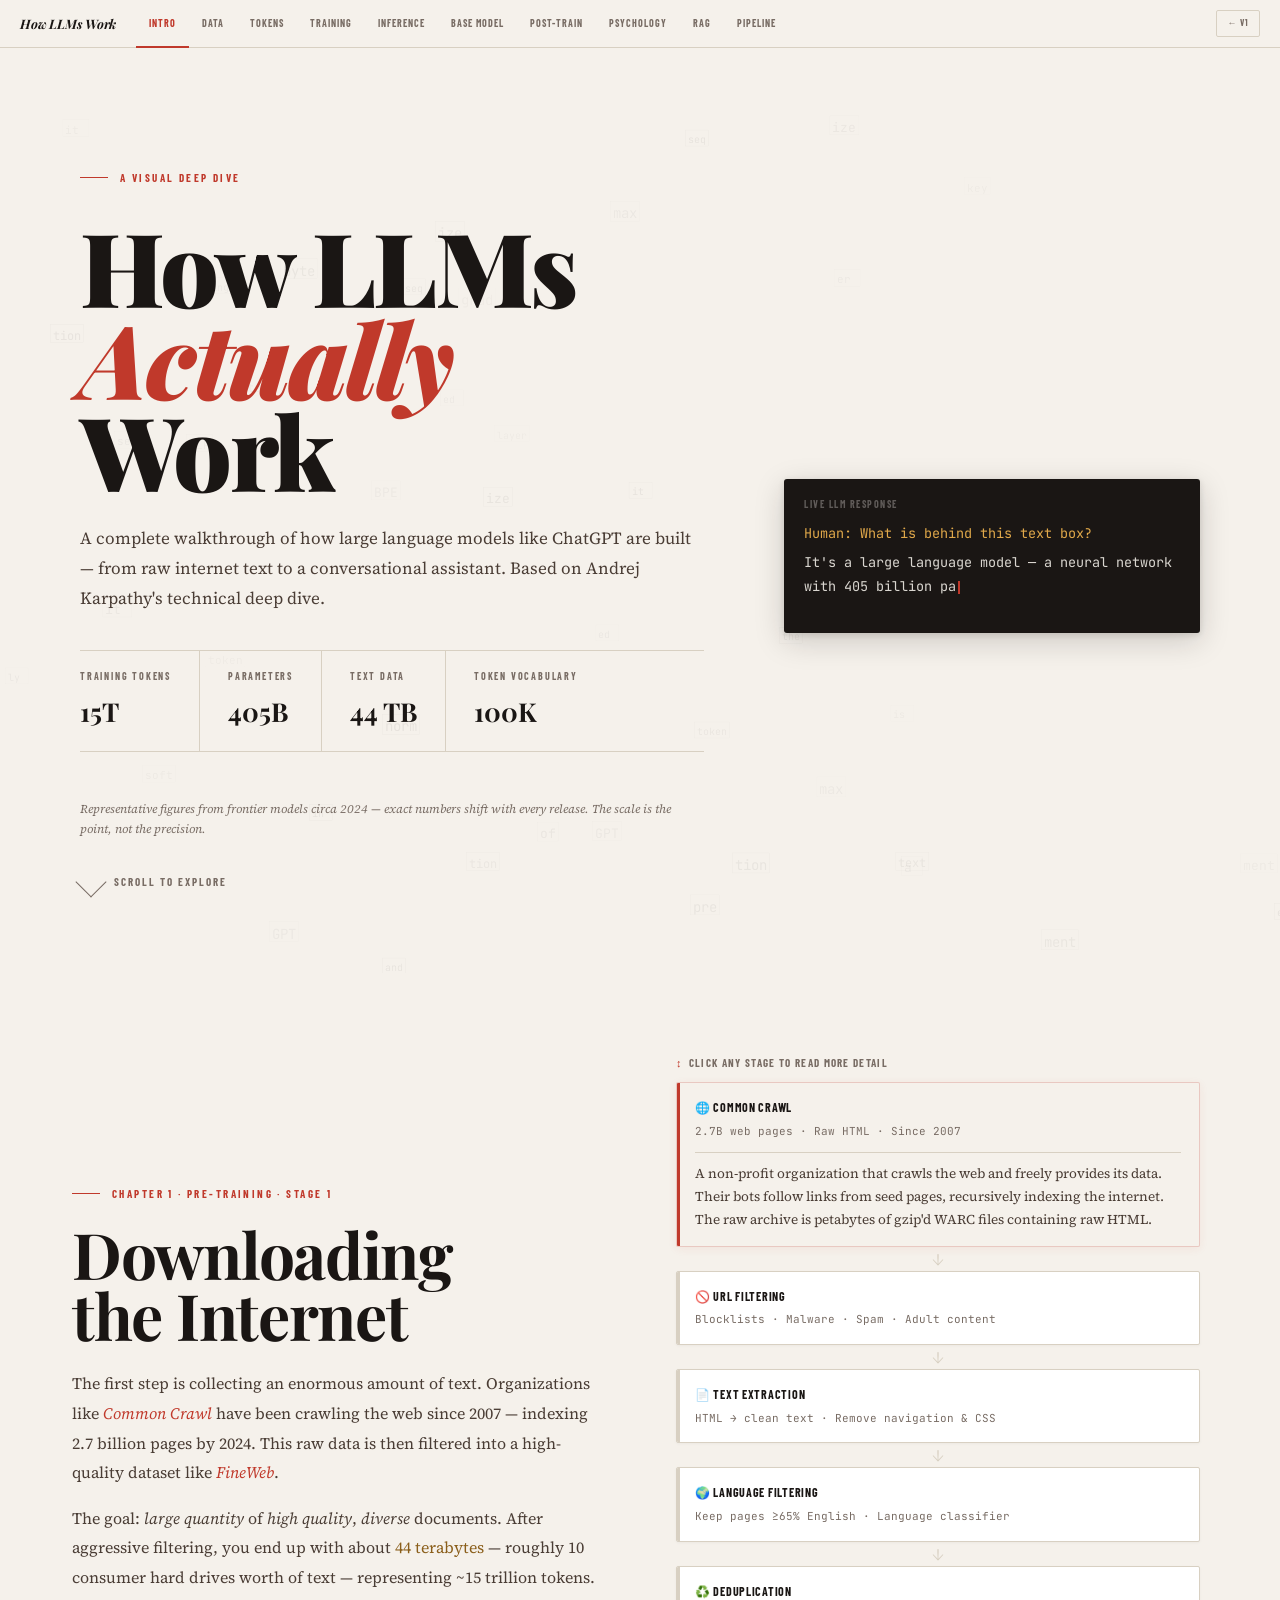
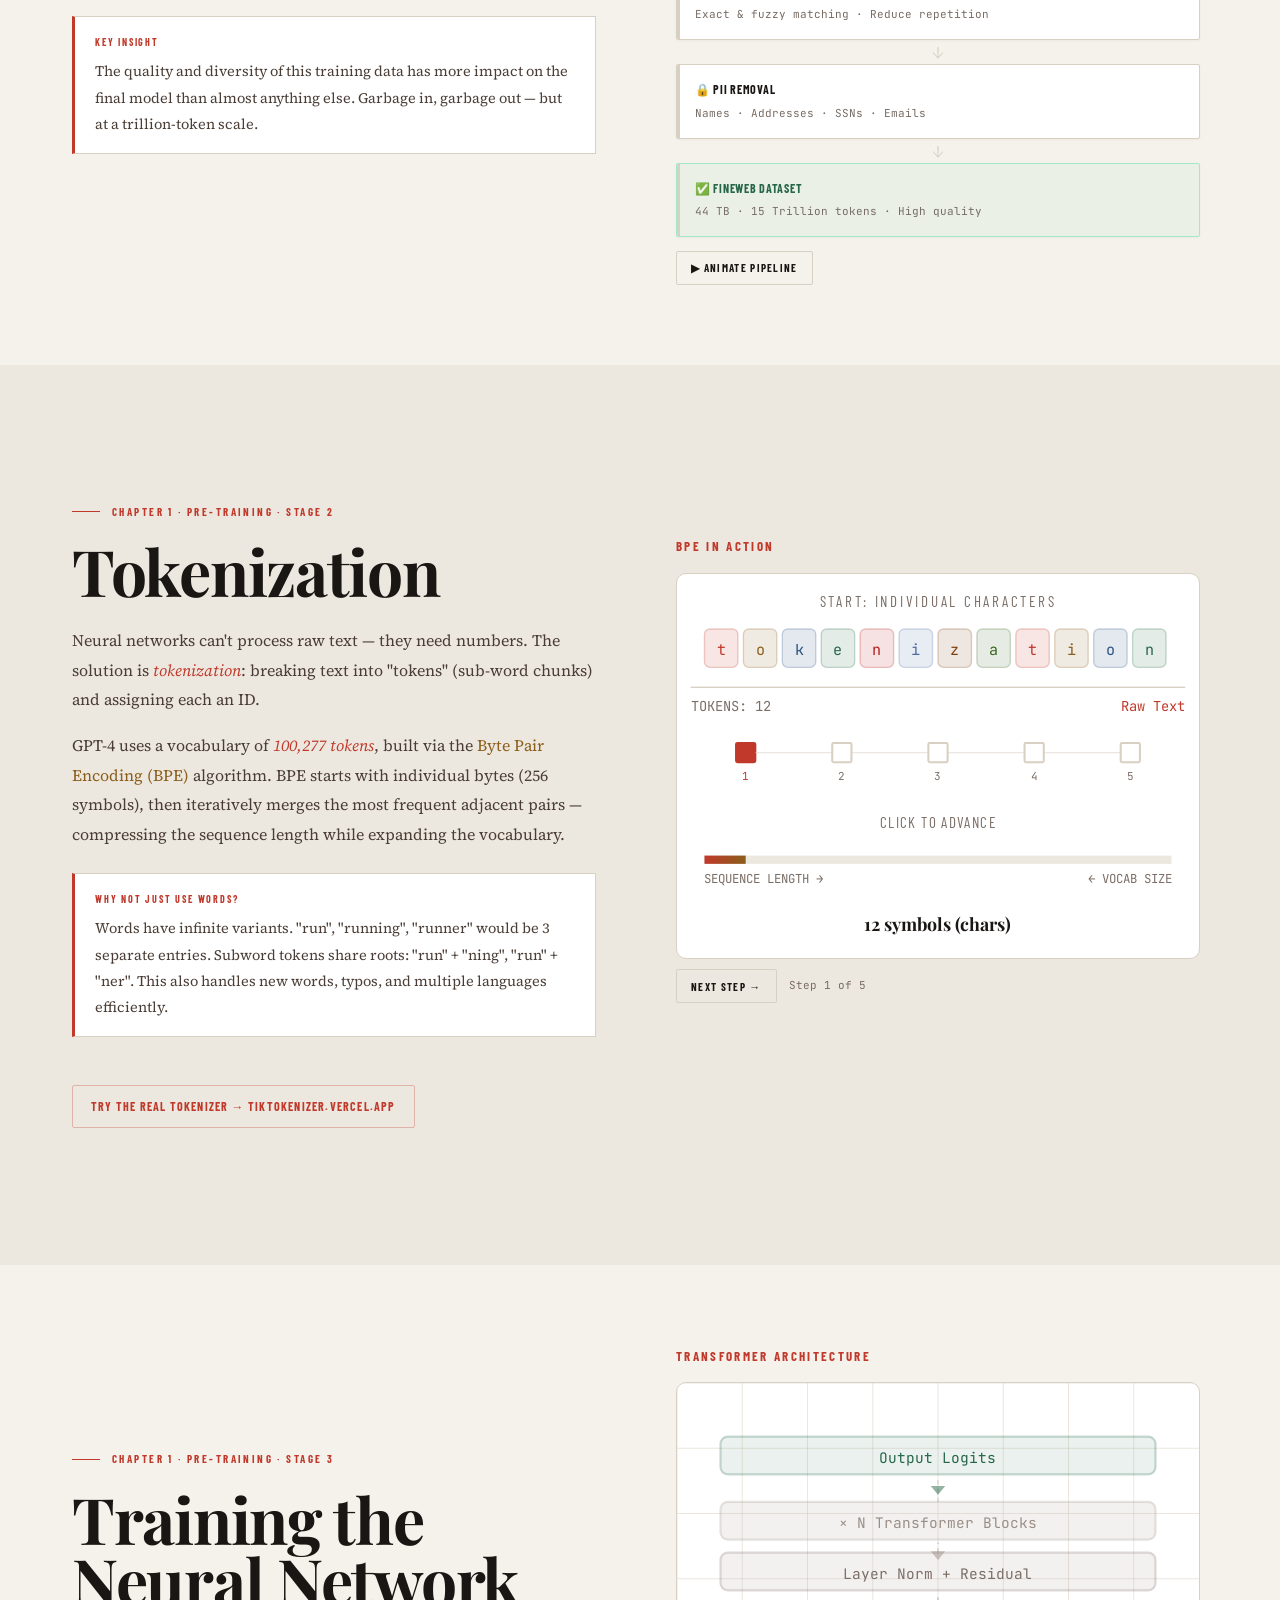
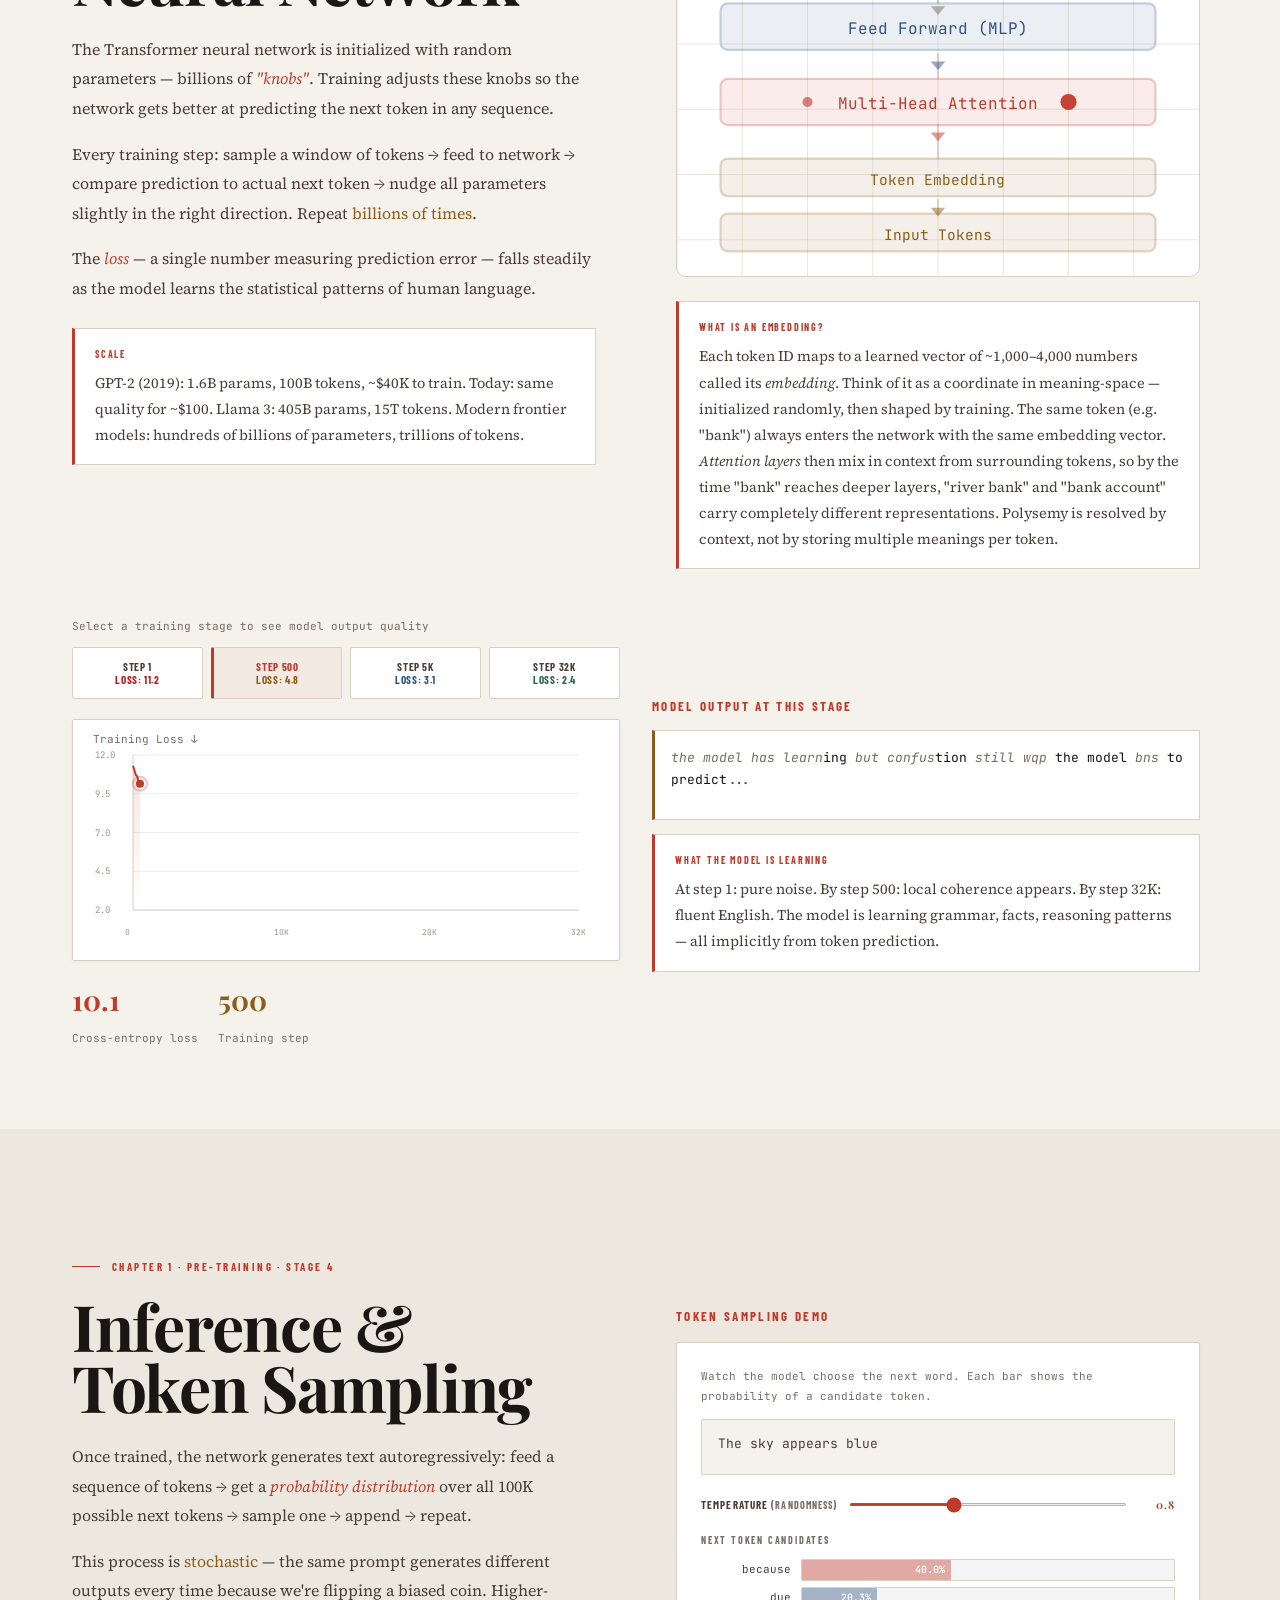
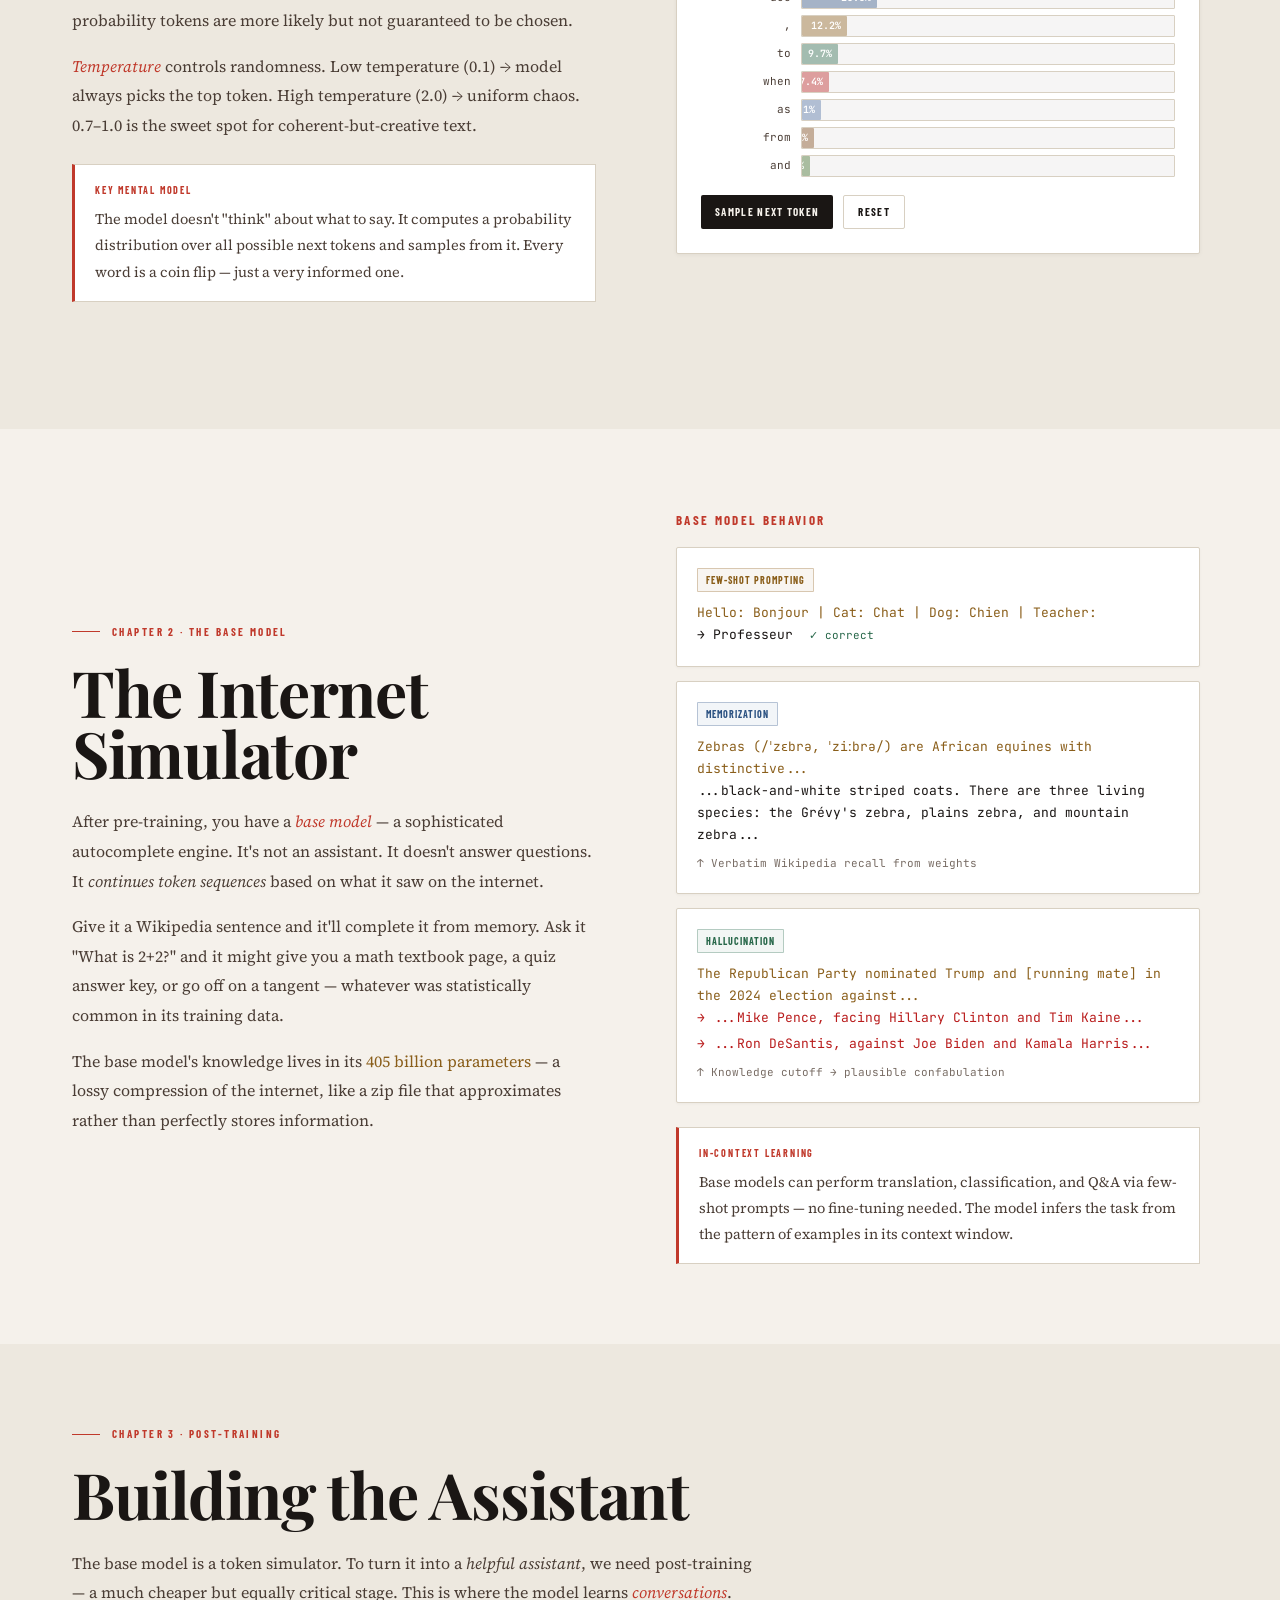
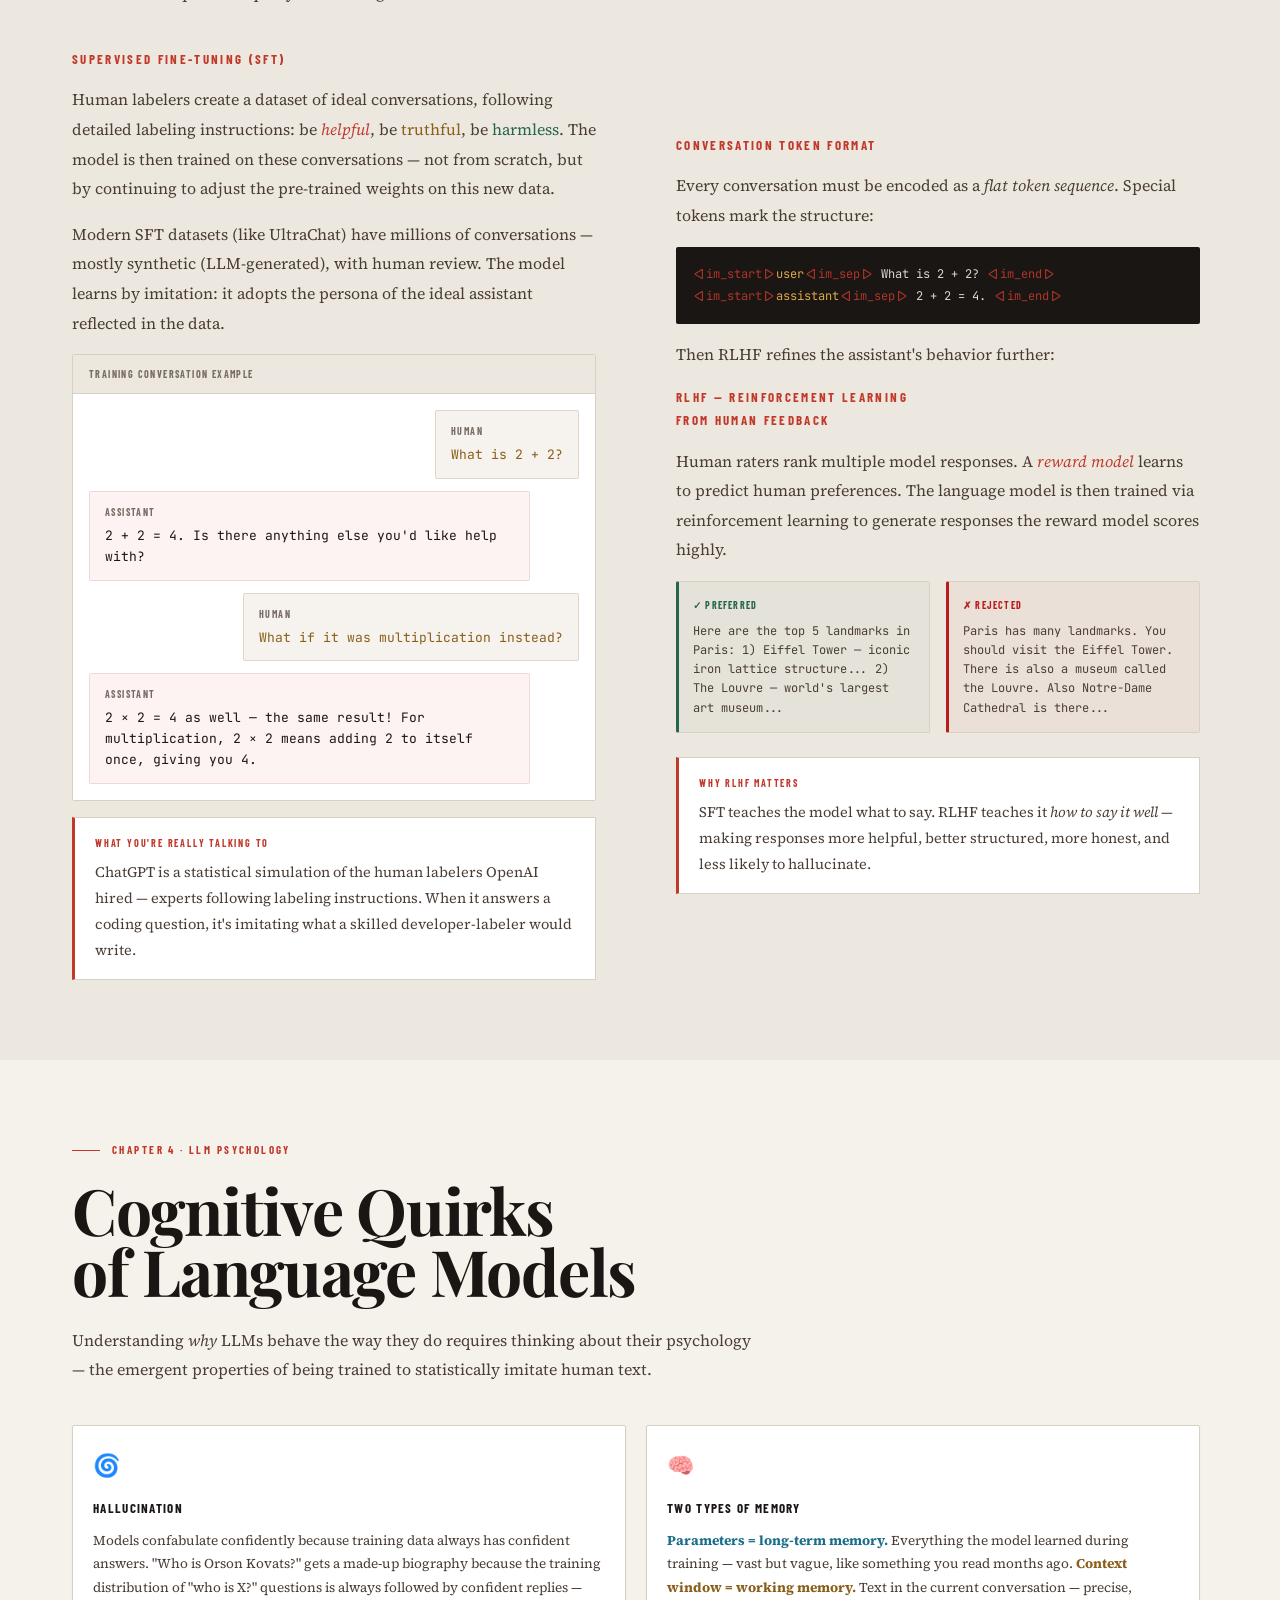
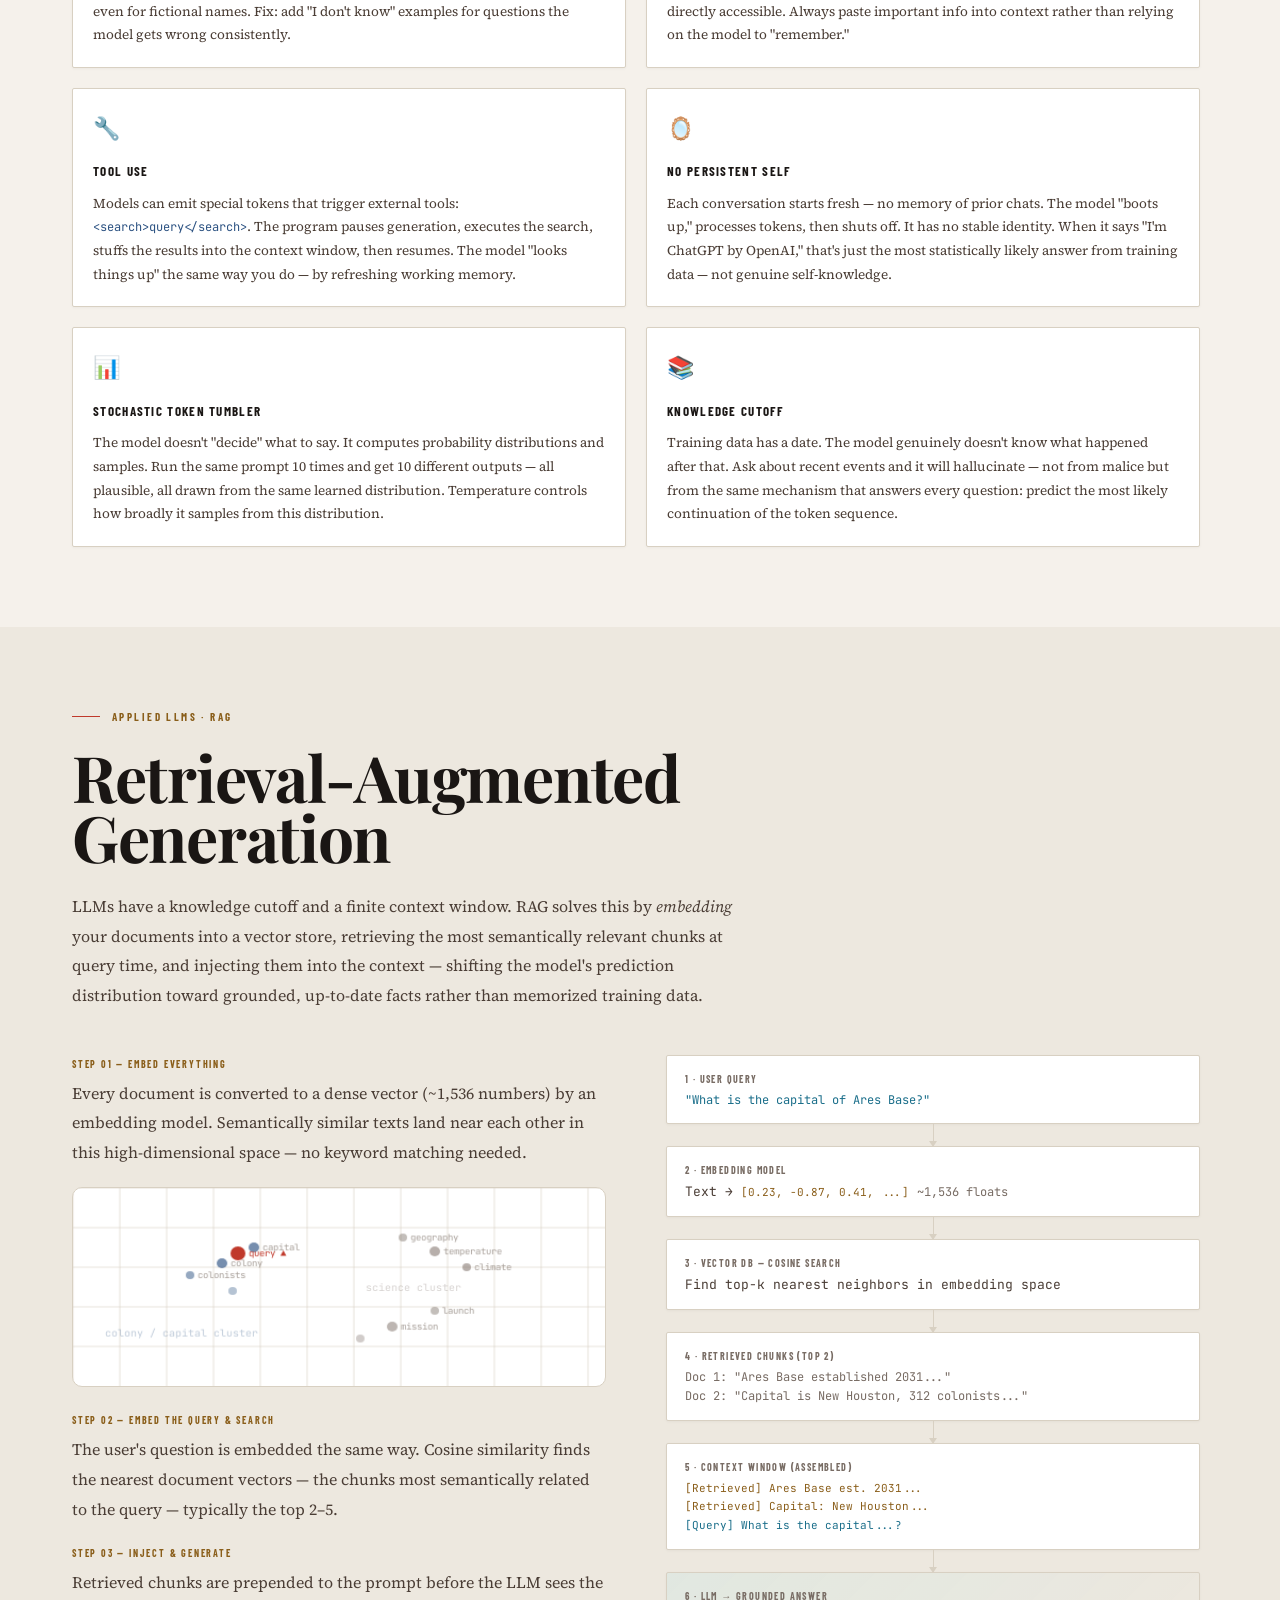
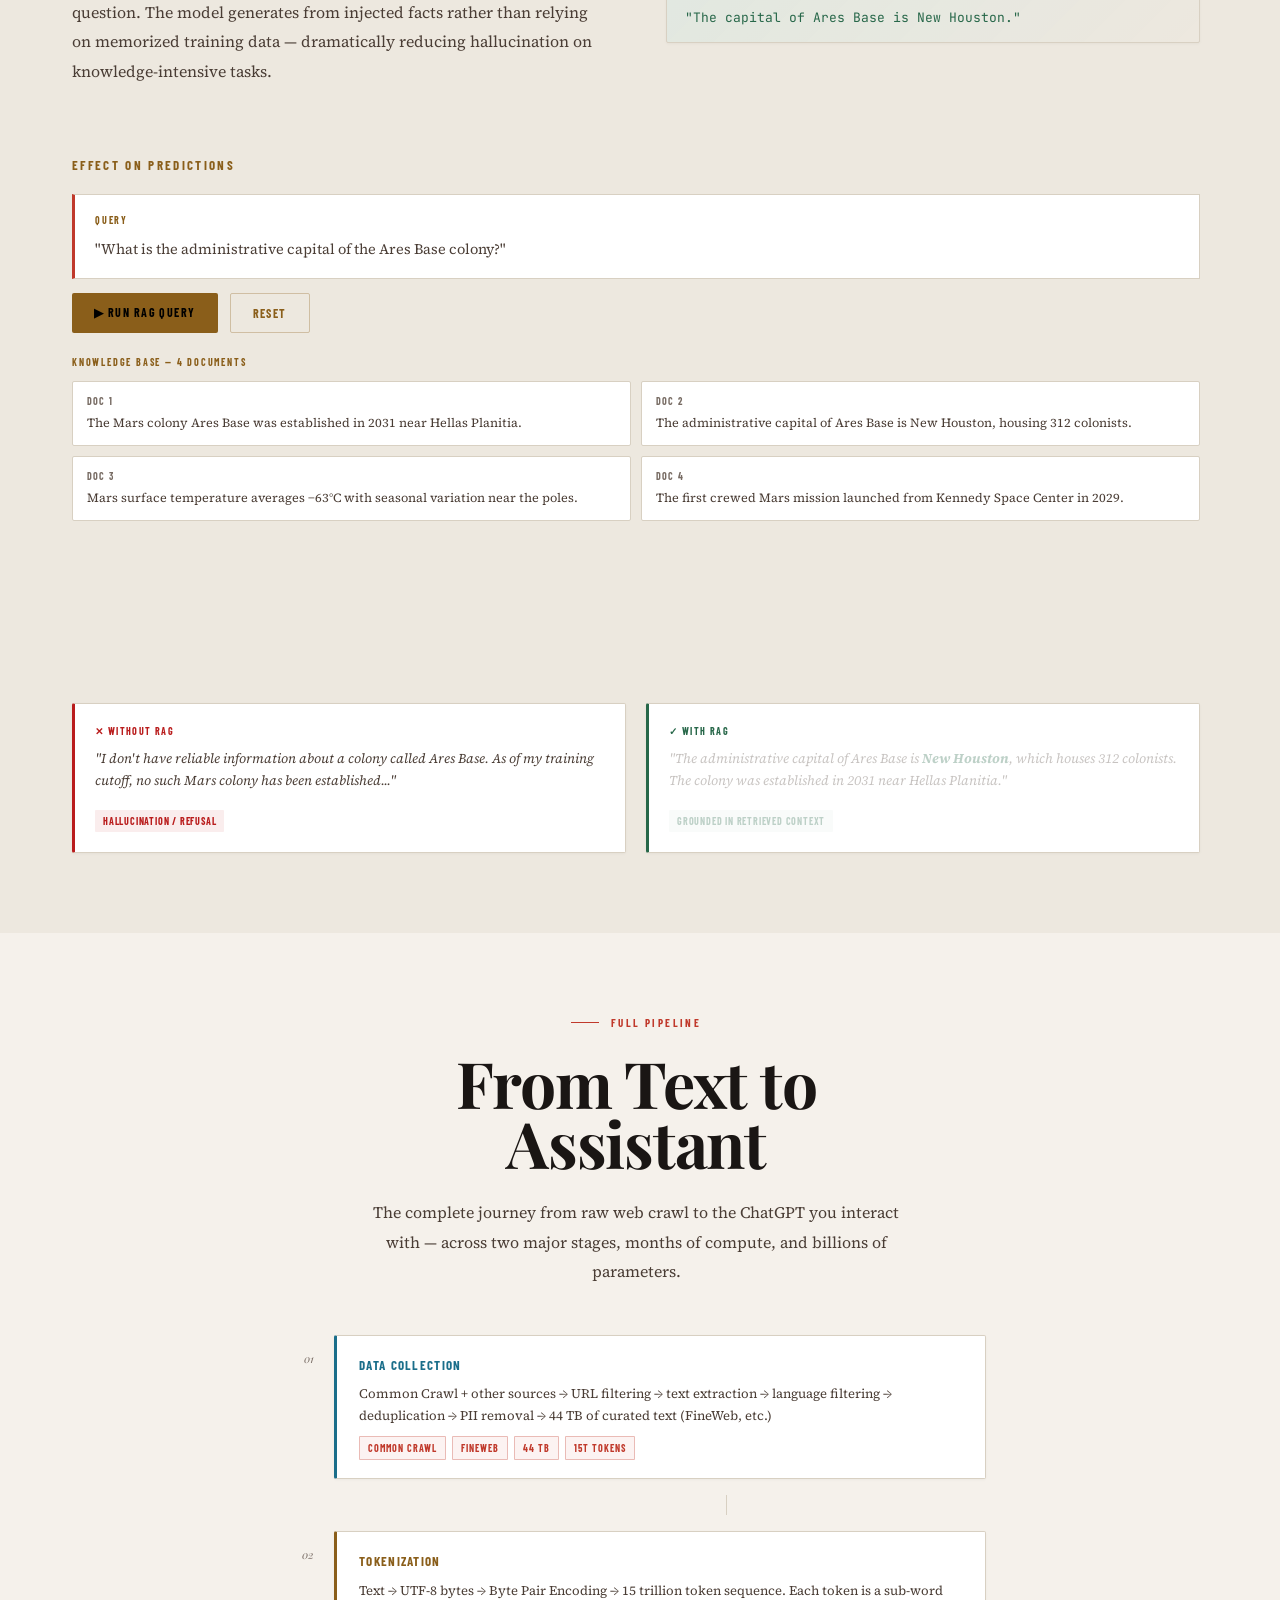
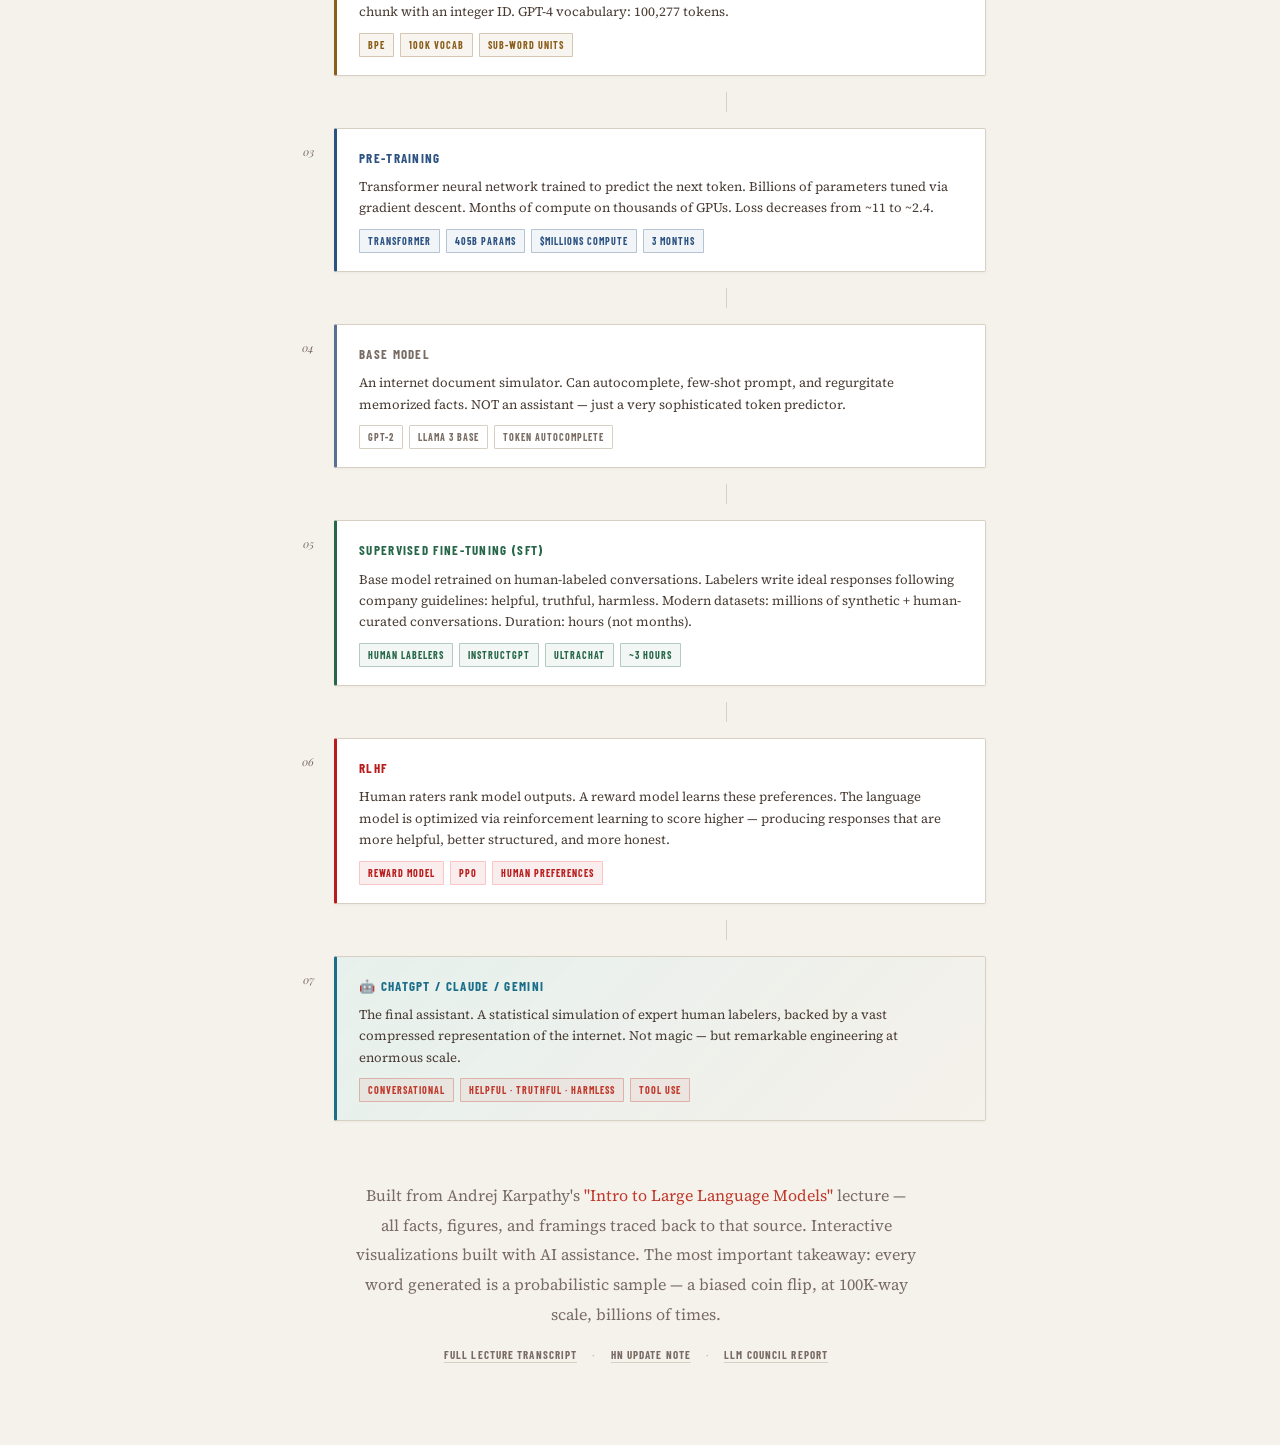
==== index.html @ ffb58749 "Fix accessibility: define --cyan variable, fix --txt2 contrast (WCAG AA), clean up aria attributes" ====
<!DOCTYPE html>
<html lang="en">
<head>
<meta charset="UTF-8">
<meta name="viewport" content="width=device-width, initial-scale=1.0">
<title>How LLMs Work — A Visual Deep Dive</title>
<link rel="preconnect" href="https://fonts.googleapis.com">
<link rel="preconnect" href="https://fonts.gstatic.com" crossorigin>
<link href="https://fonts.googleapis.com/css2?family=Playfair+Display:ital,wght@0,700;0,900;1,400;1,700&family=Source+Serif+4:ital,opsz,wght@0,8..60,400;0,8..60,500;1,8..60,400&family=Barlow+Condensed:wght@500;600;700&family=JetBrains+Mono:ital,wght@0,400;0,500;1,400&display=swap" rel="stylesheet">
<style>
/* ── Reset & Variables ── */
*,*::before,*::after{box-sizing:border-box;margin:0;padding:0}
:root{
  --bg:#F5F1EB;--surface:#EDE8DF;--card:#FFFFFF;--card2:#F5F1EB;
  --border:#D8D0C2;--border-b:rgba(192,57,43,0.3);
  --accent:#C0392B;--accent-d:rgba(192,57,43,0.08);--accent-g:rgba(192,57,43,0.04);
  --amber:#8A5E1A;--amber-d:rgba(138,94,26,0.08);
  --cyan:#1A6E8A;--cyan-d:rgba(26,110,138,0.08);
  --purple:#2C5282;--purple-d:rgba(44,82,130,0.08);
  --green:#276749;--green-d:rgba(39,103,73,0.08);
  --red:#B91C1C;--red-d:rgba(185,28,28,0.08);
  --txt:#4A3D35;--txt2:#786C64;--txt-b:#1A1614;
  --ink:#1A1614;--ink-inv:#F5F1EB;
  --df:'Playfair Display',Georgia,serif;
  --ds:'Barlow Condensed','Arial Narrow',sans-serif;
  --db:'Source Serif 4',Georgia,serif;
  --dm:'JetBrains Mono','Courier New',monospace;
  --focus-ring:0 0 0 2px var(--bg),0 0 0 4px var(--accent);
}
html{scroll-behavior:smooth;overflow-anchor:none;scroll-padding-top:48px}
body{background:var(--bg);color:var(--txt);font-family:var(--db);font-size:16px;line-height:1.8;overflow-x:hidden;-webkit-text-size-adjust:100%}
::selection{background:rgba(192,57,43,0.15);color:var(--ink)}
a{color:var(--accent);text-decoration:none}
a:hover{text-decoration:underline}
a:focus-visible{outline:none;box-shadow:var(--focus-ring);border-radius:2px}

/* Skip link */
.skip-link{position:absolute;top:-100px;left:16px;z-index:9999;background:var(--ink);color:var(--bg);font-family:var(--ds);font-size:13px;font-weight:700;letter-spacing:.1em;text-transform:uppercase;padding:10px 20px;border-radius:0 0 3px 3px;text-decoration:none;transition:top .2s}
.skip-link:focus{top:0}

:focus-visible{outline:none;box-shadow:var(--focus-ring)}
button:focus-visible,[role="button"]:focus-visible,input:focus-visible,textarea:focus-visible,select:focus-visible{outline:none;box-shadow:var(--focus-ring)}

/* Scrollbar */
::-webkit-scrollbar{width:3px}
::-webkit-scrollbar-track{background:var(--bg)}
::-webkit-scrollbar-thumb{background:rgba(192,57,43,0.35);border-radius:0}

/* ── Side Nav ── */
.top-nav{position:fixed;top:0;left:0;right:0;z-index:200;height:48px;background:rgba(245,241,235,0.97);backdrop-filter:blur(12px);-webkit-backdrop-filter:blur(12px);border-bottom:1px solid var(--border)}
.top-nav-inner{display:flex;align-items:center;width:100%;height:100%;padding:0 20px;min-width:0}
.top-nav-brand{font-family:var(--df);font-size:13px;font-weight:700;font-style:italic;color:var(--ink);white-space:nowrap;flex-shrink:0;margin-right:20px;letter-spacing:-.01em;user-select:none}
.top-nav-links{display:flex;align-items:center;flex:1;overflow-x:auto;scrollbar-width:none;min-width:0}
.top-nav-links::-webkit-scrollbar{display:none}
.tnav-btn{border:none;background:none;font-family:var(--ds);font-size:10px;font-weight:700;letter-spacing:.1em;text-transform:uppercase;color:var(--txt2);cursor:pointer;padding:0 13px;height:48px;white-space:nowrap;flex-shrink:0;border-bottom:2px solid transparent;transition:.2s}
.tnav-btn:hover{color:var(--ink)}
.tnav-btn.active{color:var(--accent);border-bottom-color:var(--accent)}
.tnav-btn:focus-visible{outline:none;box-shadow:var(--focus-ring)}
.top-nav-v1{flex-shrink:0;margin-left:12px;font-family:var(--ds);font-size:9px;font-weight:700;letter-spacing:.1em;text-transform:uppercase;color:var(--txt2);text-decoration:none;border:1px solid var(--border);padding:4px 10px;border-radius:2px;transition:.2s;white-space:nowrap}
.top-nav-v1:hover{color:var(--accent);border-color:var(--accent)}

/* ── Progress Bar ── */
.progress-bar{position:fixed;top:0;left:0;width:0%;height:2px;background:var(--accent);z-index:300;transition:width .1s}

/* ── Section Base ── */
.section{min-height:100vh;min-height:100svh;padding:80px 80px 80px 72px;display:flex;align-items:center;position:relative;overflow:hidden}
.section:nth-child(even){background:var(--surface)}
.section::before{content:'';position:absolute;inset:0;pointer-events:none}
.section-inner{width:100%;max-width:1280px;margin:0 auto}
.two-col{display:grid;grid-template-columns:1fr 1fr;gap:80px;align-items:center}
.three-col{display:grid;grid-template-columns:repeat(3,1fr);gap:32px}

/* ── Typography ── */
.chapter-badge{font-family:var(--ds);font-size:11px;font-weight:700;letter-spacing:.22em;text-transform:uppercase;color:var(--accent);margin-bottom:20px;display:flex;align-items:center;gap:12px}
.chapter-badge::before{content:'';width:28px;height:1px;background:var(--accent)}
h1.hero-title{font-family:var(--df);font-size:clamp(58px,8vw,108px);font-weight:900;line-height:.9;color:var(--txt-b);letter-spacing:-.025em;margin-bottom:28px}
h1.hero-title span{font-style:italic;color:var(--accent)}
h2.section-title{font-family:var(--df);font-size:clamp(38px,5vw,66px);font-weight:700;line-height:.95;color:var(--txt-b);letter-spacing:-.02em;margin-bottom:24px}
h3.sub-title{font-family:var(--ds);font-size:13px;font-weight:700;color:var(--accent);margin-bottom:14px;letter-spacing:.18em;text-transform:uppercase}
p.body-text{color:var(--txt);font-size:16px;line-height:1.85;margin-bottom:16px}
.highlight{color:var(--accent);font-style:italic}
.highlight-a{color:var(--amber)}
.highlight-p{color:var(--purple)}
.highlight-g{color:var(--green)}

/* ── Cards ── */
.card{background:var(--card);border:1px solid var(--border);border-radius:2px;padding:24px;box-shadow:0 1px 4px rgba(26,22,20,0.06)}
.card-glow{border-left:3px solid var(--accent)}
.insight-box{background:var(--card);border:1px solid var(--border);border-left:3px solid var(--accent);padding:16px 20px;margin-top:24px;font-size:14.5px;color:var(--txt);font-family:var(--db)}
.insight-box strong{color:var(--accent);font-family:var(--ds);font-size:10px;font-weight:700;letter-spacing:.18em;text-transform:uppercase;display:block;margin-bottom:7px}

/* ── Tags / Badges ── */
.tag{font-family:var(--ds);font-size:10px;font-weight:700;letter-spacing:.1em;text-transform:uppercase;padding:2px 8px;border-radius:1px;border:1px solid;display:inline-flex;align-items:center;gap:5px}
.tag-c{color:var(--accent);border-color:rgba(192,57,43,0.3);background:rgba(192,57,43,0.06)}
.tag-a{color:var(--amber);border-color:rgba(138,94,26,0.3);background:rgba(138,94,26,0.06)}
.tag-p{color:var(--purple);border-color:rgba(44,82,130,0.3);background:rgba(44,82,130,0.06)}
.tag-g{color:var(--green);border-color:rgba(39,103,73,0.3);background:rgba(39,103,73,0.06)}

/* ── Buttons ── */
.btn{font-family:var(--ds);font-size:12px;font-weight:700;letter-spacing:.12em;text-transform:uppercase;padding:10px 22px;border-radius:2px;border:none;cursor:pointer;transition:.2s;display:inline-flex;align-items:center;gap:8px;min-height:40px;flex-shrink:0;white-space:nowrap}
.btn-primary{background:var(--ink);color:var(--ink-inv)}
.btn-primary:hover{background:var(--accent);box-shadow:0 4px 14px rgba(192,57,43,0.25)}
.btn-primary:disabled{background:var(--border);color:var(--txt2);cursor:not-allowed;box-shadow:none}
.btn-ghost{background:transparent;color:var(--ink);border:1px solid var(--border)}
.btn-ghost:hover{border-color:var(--accent);color:var(--accent);background:var(--accent-g)}
.btn-sm{padding:7px 14px;font-size:11px;min-height:34px}

/* ── SECTION 1: HERO ── */
#s-intro{min-height:100vh;min-height:100svh;padding:0;display:block;position:relative;overflow:hidden;background:var(--bg)}
#hero-canvas{position:absolute;inset:0;width:100%;height:100%;opacity:0.45}
.hero-content{position:relative;z-index:1;padding:168px 80px 80px 80px;width:100%}
.hero-grid{display:grid;grid-template-columns:3fr 2fr;gap:80px;align-items:center;margin-top:32px}
.hero-right{display:flex;flex-direction:column;justify-content:center}
.hero-right .typewriter-wrap{max-width:none;margin-bottom:0;flex:1}
.hero-sub{font-size:17px;color:var(--txt);margin-bottom:36px;line-height:1.75;font-family:var(--db)}
.stats-caveat{font-family:var(--db);font-size:12px;font-style:italic;color:var(--txt2);margin-top:10px;margin-bottom:32px;line-height:1.6}
.hero-stats{display:flex;gap:0;flex-wrap:wrap;margin-bottom:48px;border-top:1px solid var(--border);border-bottom:1px solid var(--border)}
.stat-item{display:flex;flex-direction:column;gap:4px;padding:16px 28px 16px 0;margin-right:28px;border-right:1px solid var(--border)}
.stat-item:last-child{border-right:none}
.stat-val{font-family:var(--df);font-size:26px;font-weight:700;color:var(--txt-b)}
.stat-lbl{font-family:var(--ds);font-size:10px;font-weight:700;letter-spacing:.18em;text-transform:uppercase;color:var(--txt2)}
.scroll-hint{display:flex;align-items:center;gap:12px;color:var(--txt2);font-family:var(--ds);font-size:11px;font-weight:700;letter-spacing:.18em;text-transform:uppercase;animation:bounce 2.5s ease-in-out infinite}
.scroll-arrow{width:22px;height:22px;border-right:1.5px solid var(--txt2);border-bottom:1.5px solid var(--txt2);transform:rotate(45deg)}
@keyframes bounce{0%,100%{transform:translateY(0)}50%{transform:translateY(6px)}}

/* Typewriter — dark terminal on light page */
.typewriter-wrap{background:var(--ink);border-radius:3px;padding:16px 20px;margin-bottom:36px;font-family:var(--dm);font-size:13.5px;max-width:560px;box-shadow:0 8px 30px rgba(26,22,20,0.18),0 2px 6px rgba(26,22,20,0.12)}
.tw-label{font-size:10px;letter-spacing:.15em;text-transform:uppercase;color:rgba(245,241,235,0.32);margin-bottom:8px;font-family:var(--ds);font-weight:700}
.tw-prompt{color:#E0A84A;margin-bottom:4px}
.tw-response{color:rgba(245,241,235,0.88);height:5em;overflow:hidden}
.tw-cursor{display:inline-block;width:2px;height:13px;background:var(--accent);animation:blink .8s step-end infinite;vertical-align:middle;margin-left:2px}
@keyframes blink{0%,100%{opacity:1}50%{opacity:0}}

/* ── SECTION 2: DATA PIPELINE ── */
.pipeline-wrap{position:relative;width:100%}
.pipeline-node{background:var(--card);border:1px solid var(--border);border-radius:2px;padding:14px 18px;cursor:pointer;transition:.22s;position:relative;overflow:hidden;box-shadow:0 1px 3px rgba(26,22,20,0.04)}
.pipeline-node::before{content:'';position:absolute;left:0;top:0;bottom:0;width:3px;background:var(--border);transition:.22s}
.pipeline-node:hover,.pipeline-node.active,.pipeline-node:focus-visible{border-color:rgba(192,57,43,0.22);box-shadow:0 2px 10px rgba(192,57,43,0.07)}
.pipeline-node:hover::before,.pipeline-node.active::before,.pipeline-node:focus-visible::before{background:var(--accent)}
.pipeline-node.active{background:var(--card2)}
.pipeline-node:focus-visible{outline:none;box-shadow:var(--focus-ring)}
.pn-title{font-family:var(--ds);font-size:12px;font-weight:700;letter-spacing:.06em;text-transform:uppercase;color:var(--txt-b);margin-bottom:3px}
.pn-sub{font-family:var(--dm);font-size:11px;color:var(--txt2)}
.pn-hint{font-family:var(--dm);font-size:10px;color:var(--txt2);opacity:.7;float:right;font-style:italic}
.pn-detail{font-size:13.5px;color:var(--txt);margin-top:10px;padding-top:10px;border-top:1px solid var(--border);display:none;line-height:1.7;font-family:var(--db)}
.pipeline-node.active .pn-detail{display:block}
.pipeline-arrow{text-align:center;color:var(--border);font-size:18px;line-height:1;padding:3px 0;transition:.3s;user-select:none}
.pipeline-arrow.lit{color:var(--accent)}
.data-flow{display:flex;flex-direction:column;gap:0}
.pipeline-hint{font-family:var(--ds);font-size:11px;font-weight:700;letter-spacing:.12em;text-transform:uppercase;color:var(--txt2);margin-bottom:10px;display:flex;align-items:center;gap:6px}
.pipeline-hint::before{content:'↕';color:var(--accent)}

/* ── SECTION 3: TOKENIZER ── */
.tokenizer-label{display:block;font-family:var(--ds);font-size:11px;font-weight:700;letter-spacing:.14em;text-transform:uppercase;color:var(--txt2);margin-bottom:8px}
.tiktokenizer-link{display:inline-flex;align-items:center;gap:8px;font-family:var(--ds);font-size:12px;font-weight:700;letter-spacing:.1em;text-transform:uppercase;color:var(--accent);text-decoration:none;border:1px solid rgba(192,57,43,0.3);padding:10px 18px;border-radius:2px;transition:.2s}
.tiktokenizer-link:hover{background:var(--accent);color:var(--card);border-color:var(--accent)}
.tokenizer-hint{font-family:var(--db);font-size:13px;color:var(--txt2);margin-top:6px;margin-bottom:10px;font-style:italic}
.token-output{min-height:80px;display:flex;flex-wrap:wrap;gap:3px;align-items:flex-start;padding:14px;background:var(--card);border:1px solid var(--border);border-radius:2px;margin-top:4px}
.token{font-family:var(--dm);font-size:12.5px;padding:3px 6px;border-radius:1px;cursor:pointer;transition:.15s;display:inline-flex;align-items:center;gap:0;position:relative}
.token:hover,.token:focus-visible{filter:brightness(.92);transform:translateY(-1px)}
.token:focus-visible{outline:none;box-shadow:var(--focus-ring)}
.token-id{display:none;position:absolute;bottom:calc(100% + 5px);left:50%;transform:translateX(-50%);background:var(--ink);border-radius:2px;padding:3px 7px;font-size:10px;color:var(--bg);white-space:nowrap;z-index:10;pointer-events:none}
.token:hover .token-id,.token:focus-visible .token-id{display:block}
.token-stats{display:flex;gap:20px;margin-top:12px;font-family:var(--dm);font-size:12px;color:var(--txt2)}
.token-stats span{color:var(--accent)}
.token-examples{display:flex;gap:8px;flex-wrap:wrap;margin-bottom:8px}
.token-example-btn{font-family:var(--ds);font-size:11px;font-weight:700;letter-spacing:.06em;text-transform:uppercase;padding:6px 13px;background:var(--card);border:1px solid var(--border);border-radius:2px;cursor:pointer;color:var(--txt);transition:.2s;min-height:32px}
.token-example-btn:hover,.token-example-btn:focus-visible{border-color:var(--accent);color:var(--accent);background:var(--accent-g)}

/* Token colors — warm ink-on-paper highlighting */
.tc-0{background:rgba(192,57,43,0.10);color:#8B1E12}
.tc-1{background:rgba(138,94,26,0.10);color:#6B4A10}
.tc-2{background:rgba(44,82,130,0.10);color:#1A3E6E}
.tc-3{background:rgba(39,103,73,0.10);color:#1A5C38}
.tc-4{background:rgba(185,28,28,0.10);color:#8B0D0D}
.tc-5{background:rgba(60,100,155,0.10);color:#2A508A}
.tc-6{background:rgba(170,85,20,0.10);color:#884412}
.tc-7{background:rgba(80,125,55,0.10);color:#3A6820}
.tc-8{background:rgba(135,35,95,0.10);color:#6B1A50}
.tc-9{background:rgba(25,100,105,0.10);color:#1A5C5C}
.tc-10{background:rgba(95,45,150,0.10);color:#4A1A80}
.tc-11{background:rgba(155,120,20,0.10);color:#7A6010}

/* ── SECTION 4: TRAINING ── */
.training-stages{display:grid;grid-template-columns:repeat(4,1fr);gap:8px;margin-bottom:20px}
.stage-btn{font-family:var(--ds);font-size:11px;font-weight:700;letter-spacing:.06em;text-transform:uppercase;padding:8px 10px;background:var(--card);border:1px solid var(--border);border-radius:2px;cursor:pointer;transition:.2s;text-align:center;color:var(--txt);min-height:52px}
.stage-btn:hover,.stage-btn:focus-visible{border-color:rgba(192,57,43,0.3);color:var(--accent)}
.stage-btn.active{border-left:3px solid var(--accent);color:var(--accent);background:var(--accent-g)}
.loss-canvas-wrap{background:var(--card);border:1px solid var(--border);border-radius:2px;padding:20px;position:relative;box-shadow:0 1px 4px rgba(26,22,20,0.05)}
#loss-canvas{width:100%;height:200px;display:block}
.loss-label{position:absolute;top:10px;left:20px;font-family:var(--dm);font-size:11px;color:var(--txt2)}
.loss-val{font-family:var(--df);font-size:28px;font-weight:700;color:var(--accent);margin-bottom:4px}
.loss-step{font-family:var(--dm);font-size:11px;color:var(--txt2)}
.training-text{background:var(--card);border:1px solid var(--border);border-left:3px solid var(--amber);padding:16px;font-family:var(--dm);font-size:13px;line-height:1.7;min-height:90px}
.training-text .coherent{color:var(--txt-b)}
.training-text .incoherent{color:var(--txt2);font-style:italic}
.transformer-visual{background:var(--card);border:1px solid var(--border);border-radius:2px;padding:20px;position:relative}

/* ── SECTION 5: INFERENCE ── */
.inference-demo{background:var(--card);border:1px solid var(--border);border-radius:2px;padding:24px;box-shadow:0 1px 4px rgba(26,22,20,0.05)}
.generated-seq{font-family:var(--dm);font-size:13px;line-height:1.8;min-height:56px;margin-bottom:20px;padding:12px 16px;background:var(--bg);border-radius:2px;border:1px solid var(--border)}
.generated-seq .gen-token{display:inline;animation:tokenAppear .25s ease-out}
@keyframes tokenAppear{from{opacity:0;transform:translateY(3px)}to{opacity:1;transform:translateY(0)}}
.prob-section-label{font-family:var(--ds);font-size:10px;font-weight:700;letter-spacing:.18em;color:var(--txt2);margin-bottom:10px;text-transform:uppercase}
.prob-bars{display:flex;flex-direction:column;gap:6px;margin-bottom:18px}
.prob-row{display:flex;align-items:center;gap:10px}
.prob-token-label{font-family:var(--dm);font-size:11px;color:var(--txt);width:90px;text-align:right;flex-shrink:0;white-space:nowrap;overflow:hidden;text-overflow:ellipsis}
.prob-bar-bg{flex:1;height:22px;background:rgba(26,22,20,0.04);border-radius:1px;overflow:hidden;position:relative;border:1px solid var(--border)}
.prob-bar-fill{height:100%;border-radius:1px;transition:width .4s ease;display:flex;align-items:center;justify-content:flex-end;padding-right:6px}
.prob-bar-fill span{font-family:var(--dm);font-size:10px;color:#fff;font-weight:600}
.prob-row.selected .prob-bar-fill{outline:1px solid var(--accent)}
.prob-row.selected .prob-token-label{color:var(--accent);font-weight:600}
.temp-label{display:flex;align-items:center;gap:12px;margin-bottom:16px;font-family:var(--ds);font-size:11px;font-weight:700;letter-spacing:.1em;text-transform:uppercase;color:var(--txt);cursor:pointer;width:100%}
.temp-label span:first-child{white-space:nowrap;min-width:110px}
.temp-slider{flex:1;accent-color:var(--accent);cursor:pointer;height:3px}
.temp-val{color:var(--accent);width:36px;text-align:right;font-weight:700;font-family:var(--df)}
.inference-controls{display:flex;gap:10px;align-items:center;flex-wrap:wrap}

/* ── SECTION 6: BASE MODEL ── */
.example-card{background:var(--card);border:1px solid var(--border);border-radius:2px;padding:20px;margin-bottom:14px;box-shadow:0 1px 3px rgba(26,22,20,0.04)}
.example-label{font-family:var(--ds);font-size:10px;font-weight:700;letter-spacing:.14em;text-transform:uppercase;margin-bottom:10px;display:flex;align-items:center;gap:8px;color:var(--txt2)}
.example-content{font-family:var(--dm);font-size:13px;line-height:1.7;color:var(--txt)}
.example-prompt{color:var(--amber)}
.example-completion{color:var(--txt-b)}
.example-hallucinated{color:var(--red)}
.fade-trail{opacity:0.5}

/* ── SECTION 7: POST-TRAINING ── */
.convo-visual{background:var(--card);border:1px solid var(--border);border-radius:2px;overflow:hidden}
.convo-header{padding:10px 16px;background:var(--surface);border-bottom:1px solid var(--border);font-family:var(--ds);font-size:10px;font-weight:700;letter-spacing:.14em;text-transform:uppercase;color:var(--txt2)}
.convo-messages{padding:16px;display:flex;flex-direction:column;gap:12px}
.msg{border-radius:2px;padding:12px 15px;font-family:var(--dm);font-size:13px;line-height:1.6;max-width:90%}
.msg-user{background:rgba(138,94,26,0.08);border:1px solid rgba(138,94,26,0.2);color:var(--amber);align-self:flex-end}
.msg-assistant{background:rgba(192,57,43,0.06);border:1px solid rgba(192,57,43,0.15);color:var(--txt-b)}
.msg-label{font-size:10px;letter-spacing:.14em;text-transform:uppercase;margin-bottom:6px;color:var(--txt2);font-family:var(--ds);font-weight:700}
.token-format{font-family:var(--dm);font-size:12px;background:var(--ink);border-radius:2px;padding:16px;line-height:1.9;overflow-x:auto}
.tok-special{color:rgba(192,57,43,0.9)}
.tok-role{color:#E0A84A}
.tok-text{color:rgba(245,241,235,0.88)}

/* RLHF */
.rlhf-row{display:flex;gap:16px;align-items:stretch;margin-bottom:16px}
.rlhf-resp{flex:1;background:var(--card);border:1px solid var(--border);border-radius:2px;padding:14px}
.rlhf-resp.preferred{border-left:3px solid var(--green);background:rgba(39,103,73,0.04)}
.rlhf-resp.rejected{border-left:3px solid var(--red);background:rgba(185,28,28,0.04)}
.rlhf-badge{font-family:var(--ds);font-size:10px;font-weight:700;letter-spacing:.12em;text-transform:uppercase;margin-bottom:8px}
.rlhf-text{font-family:var(--dm);font-size:12px;color:var(--txt);line-height:1.6}

/* ── SECTION 8: LLM PSYCHOLOGY ── */
.psych-grid{display:grid;grid-template-columns:1fr 1fr;gap:20px}
.psych-card{background:var(--card);border:1px solid var(--border);border-radius:2px;padding:20px;transition:.22s;box-shadow:0 1px 3px rgba(26,22,20,0.04)}
.psych-card:hover{border-left:3px solid var(--accent);box-shadow:0 4px 16px rgba(192,57,43,0.07)}
.psych-icon{font-size:22px;margin-bottom:12px}
.psych-title{font-family:var(--ds);font-size:13px;font-weight:700;letter-spacing:.1em;text-transform:uppercase;color:var(--txt-b);margin-bottom:8px}
.psych-text{font-size:13.5px;color:var(--txt);line-height:1.75;font-family:var(--db)}

/* ── SECTION 9: SUMMARY ── */
.pipeline-full{display:flex;flex-direction:column;gap:16px;align-items:center;width:100%}
.pipeline-stage{width:100%;max-width:700px;display:flex;align-items:flex-start;gap:20px;opacity:1;transform:translateY(0);transition:.5s}
.pipeline-stage.animate-ready{opacity:0;transform:translateY(20px)}
.pipeline-stage.animate-ready.visible{opacity:1;transform:translateY(0)}
.ps-num{font-family:var(--df);font-size:11px;font-style:italic;color:var(--txt2);width:28px;flex-shrink:0;padding-top:14px;text-align:right}
.ps-content{flex:1;background:var(--card);border:1px solid var(--border);border-radius:2px;padding:18px 22px;box-shadow:0 1px 3px rgba(26,22,20,0.04)}
.ps-title{font-family:var(--ds);font-size:13px;font-weight:700;letter-spacing:.1em;text-transform:uppercase;margin-bottom:6px}
.ps-desc{font-size:13px;color:var(--txt);line-height:1.65;font-family:var(--db)}
.ps-tags{display:flex;gap:6px;flex-wrap:wrap;margin-top:10px}
.pipeline-connector{width:1px;height:20px;background:var(--border);margin-left:180px}

/* ── Animations ── */
.fade-up{opacity:1;transform:translateY(0);transition:.7s ease}
.fade-up.animate-ready{opacity:0;transform:translateY(30px)}
.fade-up.animate-ready.visible{opacity:1;transform:translateY(0)}
.fade-in{opacity:1;transition:.6s ease}
.fade-in.animate-ready{opacity:0}
.fade-in.animate-ready.visible{opacity:1}
@keyframes pulse-glow{0%,100%{box-shadow:0 0 0 0 rgba(192,57,43,0.3)}50%{box-shadow:0 0 0 6px rgba(192,57,43,0)}}
@keyframes flow-down{0%{transform:translateY(-100%);opacity:0}50%{opacity:1}100%{transform:translateY(100%);opacity:0}}
@keyframes node-pulse{0%,100%{r:4}50%{r:6}}
@keyframes spin-slow{from{transform:rotate(0deg)}to{transform:rotate(360deg)}}


/* ── Responsive ── */
@media(max-width:900px){
  .section{padding:60px 24px 80px 24px}
  .top-nav-brand{display:none}
  .two-col{grid-template-columns:1fr;gap:40px}
  .three-col{grid-template-columns:1fr}
  .psych-grid{grid-template-columns:1fr}
  .hero-content{padding:128px 24px 80px}
  .hero-grid{grid-template-columns:1fr;gap:40px}
  h1.hero-title{font-size:52px}
  h2.section-title{font-size:40px}
  .training-stages{grid-template-columns:repeat(2,1fr)}
  #s-summary{padding-bottom:80px}
  .stat-item{padding:12px 20px 12px 0;margin-right:20px}
}
@media(max-width:600px){
  .rlhf-row{flex-direction:column}
  .hero-stats{gap:0}
  .inference-controls{flex-direction:column;align-items:flex-start}
}

/* ── Reduced Motion ── */
@media(prefers-reduced-motion:reduce){
  html{scroll-behavior:auto}
  *,*::before,*::after{animation-duration:.01ms!important;animation-iteration-count:1!important;transition-duration:.01ms!important}
  .tw-cursor{animation:none;opacity:1}
  .scroll-hint{animation:none}
}

/* divider */
.section-divider{height:1px;background:var(--border);max-width:1280px;margin:0 auto}

/* ── RAG Section ── */
.rag-two-col{display:grid;grid-template-columns:1fr 1fr;gap:60px;align-items:start;margin-bottom:48px}
.rag-step-group{margin-bottom:20px}
.rag-step-num{font-family:var(--ds);font-size:10px;font-weight:700;letter-spacing:.18em;text-transform:uppercase;color:var(--amber);margin-bottom:6px}
.rag-flow{display:flex;flex-direction:column;gap:0;align-items:stretch}
.rag-flow-step{background:var(--card);border:1px solid var(--border);border-radius:2px;padding:14px 18px;transition:.35s;box-shadow:0 1px 3px rgba(26,22,20,0.04)}
.rag-flow-step.rag-active{border-left:3px solid var(--amber);box-shadow:0 2px 10px rgba(138,94,26,0.1);background:rgba(138,94,26,0.03)}
.rag-flow-label{font-family:var(--ds);font-size:10px;font-weight:700;letter-spacing:.14em;text-transform:uppercase;margin-bottom:3px;color:var(--txt2)}
.rag-flow-step.rag-active .rag-flow-label{color:var(--amber)}
.rag-flow-content{font-size:13px;color:var(--txt);line-height:1.55;font-family:var(--dm)}
.rag-flow-connector{width:1px;height:22px;background:var(--border);margin:0 auto;position:relative}
.rag-flow-connector::after{content:'';position:absolute;bottom:-1px;left:50%;transform:translateX(-50%);border-left:4px solid transparent;border-right:4px solid transparent;border-top:6px solid var(--border)}
.rag-docs{display:grid;grid-template-columns:1fr 1fr;gap:10px;margin-bottom:20px}
.rag-doc-card{background:var(--card);border:1px solid var(--border);border-radius:2px;padding:12px 14px;font-size:12.5px;color:var(--txt);transition:.35s;line-height:1.55;font-family:var(--db)}
.rag-doc-card.rag-retrieved{border-left:3px solid var(--amber);background:rgba(138,94,26,0.04);box-shadow:0 2px 8px rgba(138,94,26,0.08)}
.rag-doc-num{font-family:var(--ds);font-size:10px;font-weight:700;letter-spacing:.12em;text-transform:uppercase;color:var(--txt2);margin-bottom:4px;transition:.3s}
.rag-doc-card.rag-retrieved .rag-doc-num{color:var(--amber)}
.rag-ctx-box{background:rgba(138,94,26,0.04);border:1px solid rgba(138,94,26,0.2);border-left:3px solid var(--amber);padding:14px 16px;font-family:var(--dm);font-size:12px;margin-bottom:20px;transition:opacity .5s;opacity:0}
.rag-ctx-box.rag-visible{opacity:1}
.rag-ctx-title{font-size:10px;color:var(--amber);letter-spacing:.15em;text-transform:uppercase;margin-bottom:8px;font-family:var(--ds);font-weight:700}
.rag-ctx-line{color:var(--txt);padding:3px 0;border-bottom:1px solid var(--border);margin-bottom:2px;font-size:11px}
.rag-ctx-line.ctx-injected{color:var(--amber)}
.rag-ctx-line.ctx-query{color:var(--accent)}
.rag-compare{display:grid;grid-template-columns:1fr 1fr;gap:20px}
.rag-answer-box{background:var(--card);border:1px solid var(--border);border-radius:2px;padding:18px 20px;box-shadow:0 1px 3px rgba(26,22,20,0.04)}
.rag-answer-box.no-rag{border-left:3px solid var(--red)}
.rag-answer-box.with-rag{border-left:3px solid var(--green)}
.rag-answer-lbl{font-family:var(--ds);font-size:10px;font-weight:700;letter-spacing:.14em;text-transform:uppercase;margin-bottom:8px}
.rag-answer-box.no-rag .rag-answer-lbl{color:var(--red)}
.rag-answer-box.with-rag .rag-answer-lbl{color:var(--green)}
.rag-answer-text{font-size:13.5px;color:var(--txt);line-height:1.65;font-style:italic;min-height:52px;font-family:var(--db)}
.rag-answer-badge{font-family:var(--ds);font-size:10px;font-weight:700;letter-spacing:.08em;text-transform:uppercase;padding:2px 8px;border-radius:1px;display:inline-block;margin-top:10px}
@media(max-width:900px){.rag-two-col{grid-template-columns:1fr}.rag-docs{grid-template-columns:1fr}.rag-compare{grid-template-columns:1fr}}
</style>
</head>
<body>
<a href="#main-content" class="skip-link">Skip to main content</a>

<!-- Progress Bar -->
<div class="progress-bar" id="progress-bar" role="progressbar" aria-label="Reading progress" aria-valuenow="0" aria-valuemin="0" aria-valuemax="100"></div>

<!-- Top Nav -->
<nav class="top-nav" id="top-nav" aria-label="Chapter navigation">
  <div class="top-nav-inner">
    <span class="top-nav-brand" aria-hidden="true">How LLMs Work</span>
    <div class="top-nav-links" id="top-nav-links">
      <button class="tnav-btn active" data-section="s-intro" aria-current="true">Intro</button>
      <button class="tnav-btn" data-section="s-data">Data</button>
      <button class="tnav-btn" data-section="s-tokenizer">Tokens</button>
      <button class="tnav-btn" data-section="s-training">Training</button>
      <button class="tnav-btn" data-section="s-inference">Inference</button>
      <button class="tnav-btn" data-section="s-basemodel">Base Model</button>
      <button class="tnav-btn" data-section="s-posttraining">Post-Train</button>
      <button class="tnav-btn" data-section="s-psychology">Psychology</button>
      <button class="tnav-btn" data-section="s-rag">RAG</button>
      <button class="tnav-btn" data-section="s-summary">Pipeline</button>
    </div>
    <a href="v1.html" class="top-nav-v1" aria-label="View original version 1">← v1</a>
  </div>
</nav>

<!-- ━━━━━━━━ SECTION 1: HERO ━━━━━━━━ -->
<section id="s-intro" class="section" aria-label="Introduction">
  <canvas id="hero-canvas" aria-hidden="true"></canvas>
  <div class="hero-content" id="main-content">
    <div class="chapter-badge" aria-hidden="true">A Visual Deep Dive</div>
    <div class="hero-grid">
      <div class="hero-left">
        <h1 class="hero-title">How LLMs<br><span>Actually</span> Work</h1>
        <p class="hero-sub">A complete walkthrough of how large language models like ChatGPT are built — from raw internet text to a conversational assistant. Based on Andrej Karpathy's technical deep dive.</p>
        <dl class="hero-stats">
          <div class="stat-item"><dt class="stat-lbl">Training Tokens</dt><dd class="stat-val">15T</dd></div>
          <div class="stat-item"><dt class="stat-lbl">Parameters</dt><dd class="stat-val">405B</dd></div>
          <div class="stat-item"><dt class="stat-lbl">Text Data</dt><dd class="stat-val">44 TB</dd></div>
          <div class="stat-item"><dt class="stat-lbl">Token Vocabulary</dt><dd class="stat-val">100K</dd></div>
        </dl>
        <p class="stats-caveat">Representative figures from frontier models circa 2024 — exact numbers shift with every release. The scale is the point, not the precision.</p>
        <div class="scroll-hint" aria-hidden="true"><div class="scroll-arrow"></div>Scroll to explore</div>
      </div>
      <div class="hero-right">
        <div class="typewriter-wrap" aria-label="Example LLM conversation">
          <div class="tw-label" aria-hidden="true">Live LLM Response</div>
          <div class="tw-prompt">Human: What is behind this text box?</div>
          <div class="tw-response" id="tw-response" aria-live="polite" aria-atomic="true"><span class="tw-cursor" aria-hidden="true"></span></div>
        </div>
      </div>
    </div>
  </div>
</section>

<!-- ━━━━━━━━ SECTION 2: DATA COLLECTION ━━━━━━━━ -->
<section id="s-data" class="section" aria-label="Data Collection">
  <div class="section-inner two-col">
    <div class="col-text fade-up">
      <div class="chapter-badge" aria-hidden="true">Chapter 1 · Pre-Training · Stage 1</div>
      <h2 class="section-title">Downloading<br>the Internet</h2>
      <p class="body-text">The first step is collecting an enormous amount of text. Organizations like <span class="highlight">Common Crawl</span> have been crawling the web since 2007 — indexing 2.7 billion pages by 2024. This raw data is then filtered into a high-quality dataset like <span class="highlight">FineWeb</span>.</p>
      <p class="body-text">The goal: <em>large quantity</em> of <em>high quality</em>, <em>diverse</em> documents. After aggressive filtering, you end up with about <span class="highlight-a">44 terabytes</span> — roughly 10 consumer hard drives worth of text — representing ~15 trillion tokens.</p>
      <div class="insight-box">
        <strong>Key Insight</strong>
        The quality and diversity of this training data has more impact on the final model than almost anything else. Garbage in, garbage out — but at a trillion-token scale.
      </div>
    </div>
    <div class="col-text fade-up" style="animation-delay:.15s">
      <p class="pipeline-hint">Click any stage to read more detail</p>
      <div class="data-flow" id="pipeline-flow" role="list" aria-label="Data processing pipeline stages">
        <div class="pipeline-node active" data-stage="0" role="button" tabindex="0" aria-expanded="true" aria-label="Common Crawl — click to expand">
          <div class="pn-title">🌐 Common Crawl</div>
          <div class="pn-sub">2.7B web pages · Raw HTML · Since 2007</div>
          <div class="pn-detail">A non-profit organization that crawls the web and freely provides its data. Their bots follow links from seed pages, recursively indexing the internet. The raw archive is petabytes of gzip'd WARC files containing raw HTML.</div>
        </div>
        <div class="pipeline-arrow" id="pa-0" aria-hidden="true">↓</div>
        <div class="pipeline-node" data-stage="1" role="button" tabindex="0" aria-expanded="false" aria-label="URL Filtering — click to expand">
          <div class="pn-title">🚫 URL Filtering</div>
          <div class="pn-sub">Blocklists · Malware · Spam · Adult content</div>
          <div class="pn-detail">Block-lists of known malware sites, spam networks, adult content, marketing pages, and low-quality domains are applied. Entire domains can be removed. This is the cheapest filter so it runs first.</div>
        </div>
        <div class="pipeline-arrow" id="pa-1" aria-hidden="true">↓</div>
        <div class="pipeline-node" data-stage="2" role="button" tabindex="0" aria-expanded="false" aria-label="Text Extraction — click to expand">
          <div class="pn-title">📄 Text Extraction</div>
          <div class="pn-sub">HTML → clean text · Remove navigation &amp; CSS</div>
          <div class="pn-detail">Raw HTML contains &lt;div&gt; tags, CSS, JavaScript, navigation menus, and ads. Parsers extract just the meaningful text content. This is harder than it sounds — heuristics decide what's "content" vs "chrome".</div>
        </div>
        <div class="pipeline-arrow" id="pa-2" aria-hidden="true">↓</div>
        <div class="pipeline-node" data-stage="3" role="button" tabindex="0" aria-expanded="false" aria-label="Language Filtering — click to expand">
          <div class="pn-title">🌍 Language Filtering</div>
          <div class="pn-sub">Keep pages ≥65% English · Language classifier</div>
          <div class="pn-detail">A language classifier estimates the language of each page. Pages with less than 65% target-language content are dropped. This is a design decision — filter aggressively for one language or train multilingual.</div>
        </div>
        <div class="pipeline-arrow" id="pa-3" aria-hidden="true">↓</div>
        <div class="pipeline-node" data-stage="4" role="button" tabindex="0" aria-expanded="false" aria-label="Deduplication — click to expand">
          <div class="pn-title">♻️ Deduplication</div>
          <div class="pn-sub">Exact &amp; fuzzy matching · Reduce repetition</div>
          <div class="pn-detail">Identical or near-identical pages appear millions of times on the internet (copied articles, boilerplate). Training on the same text repeatedly causes memorization. Dedup uses MinHash and exact-match techniques to remove duplicates.</div>
        </div>
        <div class="pipeline-arrow" id="pa-4" aria-hidden="true">↓</div>
        <div class="pipeline-node" data-stage="5" role="button" tabindex="0" aria-expanded="false" aria-label="PII Removal — click to expand">
          <div class="pn-title">🔒 PII Removal</div>
          <div class="pn-sub">Names · Addresses · SSNs · Emails</div>
          <div class="pn-detail">Personally Identifiable Information is detected and either redacted or the page is dropped. Regex patterns and ML classifiers find phone numbers, emails, Social Security numbers, physical addresses, and named individuals.</div>
        </div>
        <div class="pipeline-arrow" id="pa-5" aria-hidden="true">↓</div>
        <div class="pipeline-node" style="border-color:rgba(0,214,143,0.3);background:rgba(0,214,143,0.04)" data-stage="6" role="button" tabindex="0" aria-expanded="false" aria-label="FineWeb Dataset result — click to expand">
          <div class="pn-title" style="color:var(--green)">✅ FineWeb Dataset</div>
          <div class="pn-sub">44 TB · 15 Trillion tokens · High quality</div>
          <div class="pn-detail">The final filtered dataset. Articles about tornadoes in 2012, medical facts, history, code, recipes, science papers — the full breadth of human knowledge expressed in text. This becomes the training corpus.</div>
        </div>
      </div>
      <button class="btn btn-ghost btn-sm" style="margin-top:14px" id="run-pipeline-btn">▶ Animate Pipeline</button>
    </div>
  </div>
</section>

<!-- ━━━━━━━━ SECTION 3: TOKENIZATION ━━━━━━━━ -->
<section id="s-tokenizer" class="section" aria-label="Tokenization">
  <div class="section-inner">
    <div class="two-col" style="margin-bottom:48px">
      <div class="fade-up">
        <div class="chapter-badge">Chapter 1 · Pre-Training · Stage 2</div>
        <h2 class="section-title">Tokenization</h2>
        <p class="body-text">Neural networks can't process raw text — they need numbers. The solution is <span class="highlight">tokenization</span>: breaking text into "tokens" (sub-word chunks) and assigning each an ID.</p>
        <p class="body-text">GPT-4 uses a vocabulary of <span class="highlight">100,277 tokens</span>, built via the <span class="highlight-a">Byte Pair Encoding (BPE)</span> algorithm. BPE starts with individual bytes (256 symbols), then iteratively merges the most frequent adjacent pairs — compressing the sequence length while expanding the vocabulary.</p>
        <div class="insight-box">
          <strong>Why not just use words?</strong>
          Words have infinite variants. "run", "running", "runner" would be 3 separate entries. Subword tokens share roots: "run" + "ning", "run" + "ner". This also handles new words, typos, and multiple languages efficiently.
        </div>
      </div>
      <div class="fade-up" style="animation-delay:.15s">
        <h3 class="sub-title">BPE in Action</h3>
        <svg id="bpe-svg" viewBox="0 0 380 280" width="100%" style="background:var(--card);border:1px solid var(--border);border-radius:10px;display:block" role="img" aria-labelledby="bpe-title" aria-describedby="bpe-desc"><title id="bpe-title">BPE Tokenization Steps</title><desc id="bpe-desc">Interactive diagram showing how Byte Pair Encoding progressively merges characters into subword tokens</desc></svg>
        <div style="margin-top:10px;display:flex;align-items:center;gap:12px">
          <button class="btn btn-ghost btn-sm" id="bpe-advance-btn" aria-label="Advance to next BPE step">Next Step →</button>
          <span id="bpe-step-label" style="font-family:var(--dm);font-size:11px;color:var(--txt2)">Step 1 of 5</span>
        </div>
      </div>
    </div>
    <div class="fade-up" style="animation-delay:.2s">
      <a href="https://tiktokenizer.vercel.app/" target="_blank" rel="noopener" class="tiktokenizer-link">Try the real tokenizer → tiktokenizer.vercel.app</a>
    </div>
  </div>
</section>

<!-- ━━━━━━━━ SECTION 4: NEURAL NETWORK TRAINING ━━━━━━━━ -->
<section id="s-training" class="section" aria-label="Neural Network Training">
  <div class="section-inner">
    <div class="two-col" style="margin-bottom:48px">
      <div class="fade-up">
        <div class="chapter-badge">Chapter 1 · Pre-Training · Stage 3</div>
        <h2 class="section-title">Training the<br>Neural Network</h2>
        <p class="body-text">The Transformer neural network is initialized with random parameters — billions of <span class="highlight">"knobs"</span>. Training adjusts these knobs so the network gets better at predicting the next token in any sequence.</p>
        <p class="body-text">Every training step: sample a window of tokens → feed to network → compare prediction to actual next token → nudge all parameters slightly in the right direction. Repeat <span class="highlight-a">billions of times</span>.</p>
        <p class="body-text">The <span class="highlight">loss</span> — a single number measuring prediction error — falls steadily as the model learns the statistical patterns of human language.</p>
        <div class="insight-box">
          <strong>Scale</strong>
          GPT-2 (2019): 1.6B params, 100B tokens, ~$40K to train. Today: same quality for ~$100. Llama 3: 405B params, 15T tokens. Modern frontier models: hundreds of billions of parameters, trillions of tokens.
        </div>
      </div>
      <div class="fade-up" style="animation-delay:.15s">
        <h3 class="sub-title">Transformer Architecture</h3>
        <svg id="transformer-svg" viewBox="0 0 360 340" width="100%" style="background:var(--card);border:1px solid var(--border);border-radius:10px;display:block;margin-bottom:16px" role="img" aria-label="Transformer architecture diagram showing data flow from input tokens through embedding, attention, and feed-forward layers to output logits"><title>Transformer Architecture</title></svg>
        <div class="insight-box">
          <strong>What is an Embedding?</strong>
          Each token ID maps to a learned vector of ~1,000–4,000 numbers called its <em>embedding</em>. Think of it as a coordinate in meaning-space — initialized randomly, then shaped by training. The same token (e.g. "bank") always enters the network with the same embedding vector. <em>Attention layers</em> then mix in context from surrounding tokens, so by the time "bank" reaches deeper layers, "river bank" and "bank account" carry completely different representations. Polysemy is resolved by context, not by storing multiple meanings per token.
        </div>
      </div>
    </div>
    <div class="fade-up" style="animation-delay:.2s">
      <div class="two-col" style="gap:32px">
        <div>
          <p style="font-family:var(--dm);font-size:11px;color:var(--txt2);margin-bottom:10px">Select a training stage to see model output quality</p>
          <div class="training-stages" id="training-stages" role="group" aria-label="Training step selector">
            <button class="stage-btn" data-step="1" aria-pressed="false">Step 1<br><span style="color:var(--red)">Loss: 11.2</span></button>
            <button class="stage-btn active" data-step="500" aria-pressed="true">Step 500<br><span style="color:var(--amber)">Loss: 4.8</span></button>
            <button class="stage-btn" data-step="5000" aria-pressed="false">Step 5K<br><span style="color:var(--purple)">Loss: 3.1</span></button>
            <button class="stage-btn" data-step="32000" aria-pressed="false">Step 32K<br><span style="color:var(--green)">Loss: 2.4</span></button>
          </div>
          <div class="loss-canvas-wrap">
            <div class="loss-label">Training Loss ↓</div>
            <canvas id="loss-canvas"></canvas>
          </div>
          <div style="display:flex;gap:20px;margin-top:14px">
            <div><div class="loss-val" id="current-loss">4.8</div><div class="loss-step">Cross-entropy loss</div></div>
            <div><div class="loss-val" id="current-step" style="color:var(--amber)">500</div><div class="loss-step">Training step</div></div>
          </div>
        </div>
        <div>
          <h3 class="sub-title" style="margin-bottom:12px">Model Output at This Stage</h3>
          <div class="training-text" id="training-text-output" aria-live="polite" aria-label="Model text output at selected training step">
            <span class="incoherent">the model has learn</span><span class="coherent">ing</span> <span class="incoherent">but confus</span><span class="coherent">tion</span> <span class="incoherent">still</span> <span class="coherent">the</span> <span class="incoherent">wqp mxr</span> <span class="coherent">model</span> <span class="incoherent">bns</span> <span class="coherent">to predict</span>...
          </div>
          <div class="insight-box" style="margin-top:14px">
            <strong>What the model is learning</strong>
            At step 1: pure noise. By step 500: local coherence appears. By step 32K: fluent English. The model is learning grammar, facts, reasoning patterns — all implicitly from token prediction.
          </div>
        </div>
      </div>
    </div>
  </div>
</section>

<!-- ━━━━━━━━ SECTION 5: INFERENCE ━━━━━━━━ -->
<section id="s-inference" class="section" aria-label="Inference and Token Sampling">
  <div class="section-inner two-col">
    <div class="fade-up">
      <div class="chapter-badge">Chapter 1 · Pre-Training · Stage 4</div>
      <h2 class="section-title">Inference &<br>Token Sampling</h2>
      <p class="body-text">Once trained, the network generates text autoregressively: feed a sequence of tokens → get a <span class="highlight">probability distribution</span> over all 100K possible next tokens → sample one → append → repeat.</p>
      <p class="body-text">This process is <span class="highlight-a">stochastic</span> — the same prompt generates different outputs every time because we're flipping a biased coin. Higher-probability tokens are more likely but not guaranteed to be chosen.</p>
      <p class="body-text"><span class="highlight">Temperature</span> controls randomness. Low temperature (0.1) → model always picks the top token. High temperature (2.0) → uniform chaos. 0.7–1.0 is the sweet spot for coherent-but-creative text.</p>
      <div class="insight-box">
        <strong>Key Mental Model</strong>
        The model doesn't "think" about what to say. It computes a probability distribution over all possible next tokens and samples from it. Every word is a coin flip — just a very informed one.
      </div>
    </div>
    <div class="fade-up" style="animation-delay:.15s">
      <h3 class="sub-title" style="margin-bottom:14px" id="sampling-heading">Token Sampling Demo</h3>
      <div class="inference-demo" aria-labelledby="sampling-heading">
        <p style="font-family:var(--dm);font-size:11px;color:var(--txt2);margin-bottom:12px">Watch the model choose the next word. Each bar shows the probability of a candidate token.</p>
        <div class="generated-seq" id="gen-seq" aria-live="polite" aria-label="Generated token sequence">The sky appears blue</div>
        <label class="temp-label" for="temp-slider">
          <span>Temperature <span style="color:var(--txt2);font-size:10px">(randomness)</span></span>
          <input type="range" class="temp-slider" id="temp-slider" min="0.1" max="2.0" step="0.1" value="0.8" aria-label="Temperature: controls randomness. Low=predictable, High=random">
          <span class="temp-val" id="temp-val" aria-live="polite">0.8</span>
        </label>
        <div class="prob-section-label" id="prob-label">Next token candidates</div>
        <div class="prob-bars" id="prob-bars" role="list" aria-labelledby="prob-label"></div>
        <div class="inference-controls">
          <button class="btn btn-primary btn-sm" id="sample-btn" aria-describedby="sample-info">Sample Next Token</button>
          <button class="btn btn-ghost btn-sm" id="reset-gen-btn" aria-label="Reset generated sequence to start">Reset</button>
          <span style="font-family:var(--dm);font-size:11px;color:var(--txt2)" id="sample-info" aria-live="polite" role="status"></span>
        </div>
      </div>
    </div>
  </div>
</section>

<!-- ━━━━━━━━ SECTION 6: BASE MODEL ━━━━━━━━ -->
<section id="s-basemodel" class="section" aria-label="Base Model Behavior">
  <div class="section-inner">
    <div class="two-col">
      <div class="fade-up">
        <div class="chapter-badge">Chapter 2 · The Base Model</div>
        <h2 class="section-title">The Internet<br>Simulator</h2>
        <p class="body-text">After pre-training, you have a <span class="highlight">base model</span> — a sophisticated autocomplete engine. It's not an assistant. It doesn't answer questions. It <em>continues token sequences</em> based on what it saw on the internet.</p>
        <p class="body-text">Give it a Wikipedia sentence and it'll complete it from memory. Ask it "What is 2+2?" and it might give you a math textbook page, a quiz answer key, or go off on a tangent — whatever was statistically common in its training data.</p>
        <p class="body-text">The base model's knowledge lives in its <span class="highlight-a">405 billion parameters</span> — a lossy compression of the internet, like a zip file that approximates rather than perfectly stores information.</p>
      </div>
      <div class="fade-up" style="animation-delay:.15s">
        <h3 class="sub-title" style="margin-bottom:14px">Base Model Behavior</h3>
        <div class="example-card">
          <div class="example-label"><span class="tag tag-a">Few-Shot Prompting</span></div>
          <div class="example-content">
            <div class="example-prompt">Hello: Bonjour | Cat: Chat | Dog: Chien | Teacher:</div>
            <div class="example-completion">→ Professeur &nbsp;<span style="color:var(--green);font-size:11px">✓ correct</span></div>
          </div>
        </div>
        <div class="example-card">
          <div class="example-label"><span class="tag tag-p">Memorization</span></div>
          <div class="example-content">
            <div class="example-prompt">Zebras (/ˈzɛbrə, ˈziːbrə/) are African equines with distinctive...</div>
            <div class="example-completion">...black-and-white striped coats. There are three living species: the Grévy's zebra, plains zebra, and mountain zebra...</div>
            <div style="margin-top:8px;font-size:11px;color:var(--txt2)">↑ Verbatim Wikipedia recall from weights</div>
          </div>
        </div>
        <div class="example-card">
          <div class="example-label"><span class="tag tag-g">Hallucination</span></div>
          <div class="example-content">
            <div class="example-prompt">The Republican Party nominated Trump and [running mate] in the 2024 election against...</div>
            <div class="example-hallucinated">→ ...Mike Pence, facing Hillary Clinton and Tim Kaine...</div>
            <div style="margin-top:4px" class="example-hallucinated">→ ...Ron DeSantis, against Joe Biden and Kamala Harris...</div>
            <div style="margin-top:8px;font-size:11px;color:var(--txt2)">↑ Knowledge cutoff → plausible confabulation</div>
          </div>
        </div>
        <div class="insight-box">
          <strong>In-Context Learning</strong>
          Base models can perform translation, classification, and Q&amp;A via few-shot prompts — no fine-tuning needed. The model infers the task from the pattern of examples in its context window.
        </div>
      </div>
    </div>
  </div>
</section>

<!-- ━━━━━━━━ SECTION 7: POST-TRAINING ━━━━━━━━ -->
<section id="s-posttraining" class="section" aria-label="Post-Training: SFT and RLHF">
  <div class="section-inner">
    <div class="fade-up" style="margin-bottom:40px">
      <div class="chapter-badge">Chapter 3 · Post-Training</div>
      <h2 class="section-title">Building the Assistant</h2>
      <p class="body-text" style="max-width:680px">The base model is a token simulator. To turn it into a <em>helpful assistant</em>, we need post-training — a much cheaper but equally critical stage. This is where the model learns <span class="highlight">conversations</span>.</p>
    </div>
    <div class="two-col">
      <div class="fade-up">
        <h3 class="sub-title">Supervised Fine-Tuning (SFT)</h3>
        <p class="body-text">Human labelers create a dataset of ideal conversations, following detailed labeling instructions: be <span class="highlight">helpful</span>, be <span class="highlight-a">truthful</span>, be <span class="highlight-g">harmless</span>. The model is then trained on these conversations — not from scratch, but by continuing to adjust the pre-trained weights on this new data.</p>
        <p class="body-text">Modern SFT datasets (like UltraChat) have millions of conversations — mostly synthetic (LLM-generated), with human review. The model learns by imitation: it adopts the persona of the ideal assistant reflected in the data.</p>
        <div class="convo-visual fade-in">
          <div class="convo-header">Training Conversation Example</div>
          <div class="convo-messages">
            <div class="msg msg-user"><div class="msg-label">Human</div>What is 2 + 2?</div>
            <div class="msg msg-assistant"><div class="msg-label">Assistant</div>2 + 2 = 4. Is there anything else you'd like help with?</div>
            <div class="msg msg-user"><div class="msg-label">Human</div>What if it was multiplication instead?</div>
            <div class="msg msg-assistant"><div class="msg-label">Assistant</div>2 × 2 = 4 as well — the same result! For multiplication, 2 × 2 means adding 2 to itself once, giving you 4.</div>
          </div>
        </div>
        <div class="insight-box" style="margin-top:16px">
          <strong>What you're really talking to</strong>
          ChatGPT is a statistical simulation of the human labelers OpenAI hired — experts following labeling instructions. When it answers a coding question, it's imitating what a skilled developer-labeler would write.
        </div>
      </div>
      <div class="fade-up" style="animation-delay:.15s">
        <h3 class="sub-title" style="margin-bottom:14px">Conversation Token Format</h3>
        <p class="body-text">Every conversation must be encoded as a <em>flat token sequence</em>. Special tokens mark the structure:</p>
        <div class="token-format">
<span class="tok-special">&lt;|im_start|&gt;</span><span class="tok-role">user</span><span class="tok-special">&lt;|im_sep|&gt;</span>
<span class="tok-text">What is 2 + 2?</span>
<span class="tok-special">&lt;|im_end|&gt;</span>
<span class="tok-special">&lt;|im_start|&gt;</span><span class="tok-role">assistant</span><span class="tok-special">&lt;|im_sep|&gt;</span>
<span class="tok-text">2 + 2 = 4.</span>
<span class="tok-special">&lt;|im_end|&gt;</span>
        </div>
        <p class="body-text" style="margin-top:16px">Then RLHF refines the assistant's behavior further:</p>
        <h3 class="sub-title">RLHF — Reinforcement Learning<br>from Human Feedback</h3>
        <p class="body-text">Human raters rank multiple model responses. A <span class="highlight">reward model</span> learns to predict human preferences. The language model is then trained via reinforcement learning to generate responses the reward model scores highly.</p>
        <div class="rlhf-row">
          <div class="rlhf-resp preferred">
            <div class="rlhf-badge" style="color:var(--green)">✓ Preferred</div>
            <div class="rlhf-text">Here are the top 5 landmarks in Paris: 1) Eiffel Tower — iconic iron lattice structure... 2) The Louvre — world's largest art museum...</div>
          </div>
          <div class="rlhf-resp rejected">
            <div class="rlhf-badge" style="color:var(--red)">✗ Rejected</div>
            <div class="rlhf-text">Paris has many landmarks. You should visit the Eiffel Tower. There is also a museum called the Louvre. Also Notre-Dame Cathedral is there...</div>
          </div>
        </div>
        <div class="insight-box">
          <strong>Why RLHF matters</strong>
          SFT teaches the model what to say. RLHF teaches it <em>how to say it well</em> — making responses more helpful, better structured, more honest, and less likely to hallucinate.
        </div>
      </div>
    </div>
  </div>
</section>

<!-- ━━━━━━━━ SECTION 8: LLM PSYCHOLOGY ━━━━━━━━ -->
<section id="s-psychology" class="section" aria-label="LLM Psychology">
  <div class="section-inner">
    <div class="fade-up" style="margin-bottom:40px">
      <div class="chapter-badge">Chapter 4 · LLM Psychology</div>
      <h2 class="section-title">Cognitive Quirks<br>of Language Models</h2>
      <p class="body-text" style="max-width:680px">Understanding <em>why</em> LLMs behave the way they do requires thinking about their psychology — the emergent properties of being trained to statistically imitate human text.</p>
    </div>
    <div class="psych-grid fade-up">
      <div class="psych-card">
        <div class="psych-icon">🌀</div>
        <div class="psych-title">Hallucination</div>
        <div class="psych-text">Models confabulate confidently because training data always has confident answers. "Who is Orson Kovats?" gets a made-up biography because the training distribution of "who is X?" questions is always followed by confident replies — even for fictional names. Fix: add "I don't know" examples for questions the model gets wrong consistently.</div>
      </div>
      <div class="psych-card">
        <div class="psych-icon">🧠</div>
        <div class="psych-title">Two Types of Memory</div>
        <div class="psych-text"><strong style="color:var(--cyan)">Parameters = long-term memory.</strong> Everything the model learned during training — vast but vague, like something you read months ago. <strong style="color:var(--amber)">Context window = working memory.</strong> Text in the current conversation — precise, directly accessible. Always paste important info into context rather than relying on the model to "remember."</div>
      </div>
      <div class="psych-card">
        <div class="psych-icon">🔧</div>
        <div class="psych-title">Tool Use</div>
        <div class="psych-text">Models can emit special tokens that trigger external tools: <span style="color:var(--purple);font-family:var(--dm);font-size:12px">&lt;search&gt;query&lt;/search&gt;</span>. The program pauses generation, executes the search, stuffs the results into the context window, then resumes. The model "looks things up" the same way you do — by refreshing working memory.</div>
      </div>
      <div class="psych-card">
        <div class="psych-icon">🪞</div>
        <div class="psych-title">No Persistent Self</div>
        <div class="psych-text">Each conversation starts fresh — no memory of prior chats. The model "boots up," processes tokens, then shuts off. It has no stable identity. When it says "I'm ChatGPT by OpenAI," that's just the most statistically likely answer from training data — not genuine self-knowledge.</div>
      </div>
      <div class="psych-card">
        <div class="psych-icon">📊</div>
        <div class="psych-title">Stochastic Token Tumbler</div>
        <div class="psych-text">The model doesn't "decide" what to say. It computes probability distributions and samples. Run the same prompt 10 times and get 10 different outputs — all plausible, all drawn from the same learned distribution. Temperature controls how broadly it samples from this distribution.</div>
      </div>
      <div class="psych-card">
        <div class="psych-icon">📚</div>
        <div class="psych-title">Knowledge Cutoff</div>
        <div class="psych-text">Training data has a date. The model genuinely doesn't know what happened after that. Ask about recent events and it will hallucinate — not from malice but from the same mechanism that answers every question: predict the most likely continuation of the token sequence.</div>
      </div>
    </div>
  </div>
</section>

<!-- ━━━━━━━━ SECTION RAG: RETRIEVAL-AUGMENTED GENERATION ━━━━━━━━ -->
<section id="s-rag" class="section" aria-label="Retrieval-Augmented Generation">
  <div class="section-inner">
    <div class="fade-up" style="margin-bottom:44px">
      <div class="chapter-badge" style="color:var(--amber)">Applied LLMs · RAG</div>
      <h2 class="section-title">Retrieval-Augmented<br>Generation</h2>
      <p class="body-text" style="max-width:680px">LLMs have a knowledge cutoff and a finite context window. RAG solves this by <em>embedding</em> your documents into a vector store, retrieving the most semantically relevant chunks at query time, and injecting them into the context — shifting the model's prediction distribution toward grounded, up-to-date facts rather than memorized training data.</p>
    </div>

    <div class="rag-two-col fade-up">
      <!-- Left: explanation + scatter canvas -->
      <div>
        <div class="rag-step-group">
          <div class="rag-step-num">Step 01 — Embed everything</div>
          <p class="body-text" style="margin-bottom:0">Every document is converted to a dense vector (~1,536 numbers) by an embedding model. Semantically similar texts land near each other in this high-dimensional space — no keyword matching needed.</p>
        </div>
        <canvas id="rag-canvas" width="500" height="200" aria-label="2D projection of document embedding space" role="img" style="width:100%;height:200px;background:var(--card);border:1px solid var(--border);border-radius:10px;margin:10px 0 24px;display:block"></canvas>
        <div class="rag-step-group">
          <div class="rag-step-num">Step 02 — Embed the query &amp; search</div>
          <p class="body-text" style="margin-bottom:0">The user's question is embedded the same way. Cosine similarity finds the nearest document vectors — the chunks most semantically related to the query — typically the top 2–5.</p>
        </div>
        <div class="rag-step-group" style="margin-top:20px">
          <div class="rag-step-num">Step 03 — Inject &amp; generate</div>
          <p class="body-text" style="margin-bottom:0">Retrieved chunks are prepended to the prompt before the LLM sees the question. The model generates from injected facts rather than relying on memorized training data — dramatically reducing hallucination on knowledge-intensive tasks.</p>
        </div>
      </div>

      <!-- Right: pipeline flow -->
      <div class="rag-flow" id="rag-flow" role="list" aria-label="RAG pipeline steps">
        <div class="rag-flow-step" id="rag-s1" role="listitem">
          <div class="rag-flow-label">1 · User Query</div>
          <div class="rag-flow-content" style="color:var(--cyan);font-family:var(--dm);font-size:12px">"What is the capital of Ares Base?"</div>
        </div>
        <div class="rag-flow-connector"></div>
        <div class="rag-flow-step" id="rag-s2" role="listitem">
          <div class="rag-flow-label">2 · Embedding Model</div>
          <div class="rag-flow-content">Text → <span style="color:var(--amber);font-family:var(--dm);font-size:11px">[0.23, −0.87, 0.41, ...]</span> <span style="color:var(--txt2);font-size:12px">~1,536 floats</span></div>
        </div>
        <div class="rag-flow-connector"></div>
        <div class="rag-flow-step" id="rag-s3" role="listitem">
          <div class="rag-flow-label">3 · Vector DB — Cosine Search</div>
          <div class="rag-flow-content">Find top-k nearest neighbors in embedding space</div>
        </div>
        <div class="rag-flow-connector"></div>
        <div class="rag-flow-step" id="rag-s4" role="listitem">
          <div class="rag-flow-label">4 · Retrieved Chunks (top 2)</div>
          <div class="rag-flow-content" style="color:var(--txt2);font-size:12px;font-family:var(--dm)">Doc 1: "Ares Base established 2031..."<br>Doc 2: "Capital is New Houston, 312 colonists..."</div>
        </div>
        <div class="rag-flow-connector"></div>
        <div class="rag-flow-step" id="rag-s5" role="listitem">
          <div class="rag-flow-label">5 · Context Window (assembled)</div>
          <div class="rag-flow-content" style="font-family:var(--dm);font-size:11px;line-height:1.7">
            <span style="color:var(--amber)">[Retrieved] Ares Base est. 2031...</span><br>
            <span style="color:var(--amber)">[Retrieved] Capital: New Houston...</span><br>
            <span style="color:var(--cyan)">[Query] What is the capital...?</span>
          </div>
        </div>
        <div class="rag-flow-connector"></div>
        <div class="rag-flow-step" id="rag-s6" role="listitem" style="background:linear-gradient(135deg,rgba(0,229,255,0.05),transparent)">
          <div class="rag-flow-label">6 · LLM → Grounded Answer</div>
          <div class="rag-flow-content" style="color:var(--green)">"The capital of Ares Base is New Houston."</div>
        </div>
      </div>
    </div>

    <!-- Interactive demo -->
    <div class="fade-up" style="margin-top:8px">
      <h3 class="sub-title" style="color:var(--amber);margin-bottom:16px">Effect on Predictions</h3>
      <div style="margin-bottom:20px">
        <div class="insight-box" style="margin-top:0;margin-bottom:14px">
          <strong style="color:var(--amber)">Query</strong>
          "What is the administrative capital of the Ares Base colony?"
        </div>
        <div style="display:flex;gap:12px">
          <button class="btn btn-primary" id="rag-run-btn" style="background:var(--amber);color:#000" aria-label="Run RAG pipeline animation">▶ Run RAG Query</button>
          <button class="btn btn-ghost" id="rag-reset-btn" style="border-color:rgba(138,94,26,0.3);color:var(--amber)" aria-label="Reset RAG demo">Reset</button>
        </div>
      </div>

      <div class="rag-step-num" style="margin-bottom:10px">Knowledge Base — 4 documents</div>
      <div class="rag-docs">
        <div class="rag-doc-card" id="rdoc-0"><div class="rag-doc-num">DOC 1</div>The Mars colony Ares Base was established in 2031 near Hellas Planitia.</div>
        <div class="rag-doc-card" id="rdoc-1"><div class="rag-doc-num">DOC 2</div>The administrative capital of Ares Base is New Houston, housing 312 colonists.</div>
        <div class="rag-doc-card" id="rdoc-2"><div class="rag-doc-num">DOC 3</div>Mars surface temperature averages −63°C with seasonal variation near the poles.</div>
        <div class="rag-doc-card" id="rdoc-3"><div class="rag-doc-num">DOC 4</div>The first crewed Mars mission launched from Kennedy Space Center in 2029.</div>
      </div>

      <div class="rag-ctx-box" id="rag-ctx-box">
        <div class="rag-ctx-title">Context Window — sent to LLM</div>
        <div class="rag-ctx-line ctx-injected">📄 [Retrieved] The Mars colony Ares Base was established in 2031 near Hellas Planitia.</div>
        <div class="rag-ctx-line ctx-injected">📄 [Retrieved] The administrative capital of Ares Base is New Houston, housing 312 colonists.</div>
        <div class="rag-ctx-line ctx-query">❓ [Query] What is the administrative capital of the Ares Base colony?</div>
      </div>

      <div class="rag-compare">
        <div class="rag-answer-box no-rag">
          <div class="rag-answer-lbl">✕ Without RAG</div>
          <div class="rag-answer-text">"I don't have reliable information about a colony called Ares Base. As of my training cutoff, no such Mars colony has been established..."</div>
          <span class="rag-answer-badge" style="color:var(--red);background:var(--red-d)">Hallucination / Refusal</span>
        </div>
        <div class="rag-answer-box with-rag">
          <div class="rag-answer-lbl">✓ With RAG</div>
          <div class="rag-answer-text" id="rag-ans-good" style="opacity:0.3">"The administrative capital of Ares Base is <strong style="color:var(--green)">New Houston</strong>, which houses 312 colonists. The colony was established in 2031 near Hellas Planitia."</div>
          <span class="rag-answer-badge" id="rag-good-badge" style="color:var(--green);background:var(--green-d);opacity:0.3">Grounded in retrieved context</span>
        </div>
      </div>
    </div>
  </div>
</section>

<!-- ━━━━━━━━ SECTION 9: FULL PIPELINE ━━━━━━━━ -->
<section id="s-summary" class="section" aria-label="Full Pipeline Summary">
  <div class="section-inner">
    <div class="fade-up" style="margin-bottom:48px;text-align:center">
      <div class="chapter-badge" style="justify-content:center">Full Pipeline</div>
      <h2 class="section-title" style="text-align:center">From Text to<br>Assistant</h2>
      <p class="body-text" style="max-width:560px;margin:0 auto">The complete journey from raw web crawl to the ChatGPT you interact with — across two major stages, months of compute, and billions of parameters.</p>
    </div>
    <div class="pipeline-full" id="pipeline-full">
      <div class="pipeline-stage" style="transition-delay:.0s">
        <div class="ps-num">01</div>
        <div class="ps-content" style="border-left:3px solid var(--cyan)">
          <div class="ps-title" style="color:var(--cyan)">Data Collection</div>
          <div class="ps-desc">Common Crawl + other sources → URL filtering → text extraction → language filtering → deduplication → PII removal → 44 TB of curated text (FineWeb, etc.)</div>
          <div class="ps-tags"><span class="tag tag-c">Common Crawl</span><span class="tag tag-c">FineWeb</span><span class="tag tag-c">44 TB</span><span class="tag tag-c">15T tokens</span></div>
        </div>
      </div>
      <div class="pipeline-connector"></div>
      <div class="pipeline-stage" style="transition-delay:.1s">
        <div class="ps-num">02</div>
        <div class="ps-content" style="border-left:3px solid var(--amber)">
          <div class="ps-title" style="color:var(--amber)">Tokenization</div>
          <div class="ps-desc">Text → UTF-8 bytes → Byte Pair Encoding → 15 trillion token sequence. Each token is a sub-word chunk with an integer ID. GPT-4 vocabulary: 100,277 tokens.</div>
          <div class="ps-tags"><span class="tag tag-a">BPE</span><span class="tag tag-a">100K vocab</span><span class="tag tag-a">Sub-word units</span></div>
        </div>
      </div>
      <div class="pipeline-connector"></div>
      <div class="pipeline-stage" style="transition-delay:.2s">
        <div class="ps-num">03</div>
        <div class="ps-content" style="border-left:3px solid var(--purple)">
          <div class="ps-title" style="color:var(--purple)">Pre-Training</div>
          <div class="ps-desc">Transformer neural network trained to predict the next token. Billions of parameters tuned via gradient descent. Months of compute on thousands of GPUs. Loss decreases from ~11 to ~2.4.</div>
          <div class="ps-tags"><span class="tag tag-p">Transformer</span><span class="tag tag-p">405B params</span><span class="tag tag-p">$millions compute</span><span class="tag tag-p">3 months</span></div>
        </div>
      </div>
      <div class="pipeline-connector"></div>
      <div class="pipeline-stage" style="transition-delay:.3s">
        <div class="ps-num">04</div>
        <div class="ps-content" style="border-left:3px solid #5A7090">
          <div class="ps-title" style="color:var(--txt2)">Base Model</div>
          <div class="ps-desc">An internet document simulator. Can autocomplete, few-shot prompt, and regurgitate memorized facts. NOT an assistant — just a very sophisticated token predictor.</div>
          <div class="ps-tags"><span class="tag" style="color:var(--txt2);border-color:var(--border)">GPT-2</span><span class="tag" style="color:var(--txt2);border-color:var(--border)">Llama 3 base</span><span class="tag" style="color:var(--txt2);border-color:var(--border)">Token autocomplete</span></div>
        </div>
      </div>
      <div class="pipeline-connector"></div>
      <div class="pipeline-stage" style="transition-delay:.4s">
        <div class="ps-num">05</div>
        <div class="ps-content" style="border-left:3px solid var(--green)">
          <div class="ps-title" style="color:var(--green)">Supervised Fine-Tuning (SFT)</div>
          <div class="ps-desc">Base model retrained on human-labeled conversations. Labelers write ideal responses following company guidelines: helpful, truthful, harmless. Modern datasets: millions of synthetic + human-curated conversations. Duration: hours (not months).</div>
          <div class="ps-tags"><span class="tag tag-g">Human labelers</span><span class="tag tag-g">InstructGPT</span><span class="tag tag-g">UltraChat</span><span class="tag tag-g">~3 hours</span></div>
        </div>
      </div>
      <div class="pipeline-connector"></div>
      <div class="pipeline-stage" style="transition-delay:.5s">
        <div class="ps-num">06</div>
        <div class="ps-content" style="border-left:3px solid var(--red)">
          <div class="ps-title" style="color:var(--red)">RLHF</div>
          <div class="ps-desc">Human raters rank model outputs. A reward model learns these preferences. The language model is optimized via reinforcement learning to score higher — producing responses that are more helpful, better structured, and more honest.</div>
          <div class="ps-tags"><span class="tag tag-g" style="color:var(--red);border-color:rgba(255,82,82,.25);background:var(--red-d)">Reward Model</span><span class="tag tag-g" style="color:var(--red);border-color:rgba(255,82,82,.25);background:var(--red-d)">PPO</span><span class="tag tag-g" style="color:var(--red);border-color:rgba(255,82,82,.25);background:var(--red-d)">Human preferences</span></div>
        </div>
      </div>
      <div class="pipeline-connector"></div>
      <div class="pipeline-stage" style="transition-delay:.6s">
        <div class="ps-num">07</div>
        <div class="ps-content" style="border-left:3px solid var(--cyan);background:linear-gradient(135deg,rgba(0,229,255,0.06),transparent)">
          <div class="ps-title" style="color:var(--cyan)">🤖 ChatGPT / Claude / Gemini</div>
          <div class="ps-desc">The final assistant. A statistical simulation of expert human labelers, backed by a vast compressed representation of the internet. Not magic — but remarkable engineering at enormous scale.</div>
          <div class="ps-tags"><span class="tag tag-c">Conversational</span><span class="tag tag-c">Helpful · Truthful · Harmless</span><span class="tag tag-c">Tool use</span></div>
        </div>
      </div>
    </div>
    <div class="fade-up" style="text-align:center;margin-top:60px">
      <p class="body-text" style="max-width:560px;margin:0 auto;color:var(--txt2)">Built from Andrej Karpathy's <a href="https://www.youtube.com/watch?v=zjkBMFhNj_g" target="_blank" rel="noopener" style="color:var(--accent)">"Intro to Large Language Models"</a> lecture — all facts, figures, and framings traced back to that source. Interactive visualizations built with AI assistance. The most important takeaway: every word generated is a probabilistic sample — a biased coin flip, at 100K-way scale, billions of times.</p>
      <p style="margin-top:16px;font-family:var(--ds);font-size:11px;font-weight:700;letter-spacing:.1em;text-transform:uppercase;color:var(--txt2)">
        <a href="transcript.txt" target="_blank" rel="noopener" style="color:var(--txt2);text-decoration:none;border-bottom:1px solid var(--border);padding-bottom:1px;transition:.2s" onmouseover="this.style.color='var(--accent)';this.style.borderColor='var(--accent)'" onmouseout="this.style.color='var(--txt2)';this.style.borderColor='var(--border)'">Full lecture transcript</a>
        <span style="margin:0 12px;opacity:.4">·</span>
        <a href="hn-update-comment.txt" target="_blank" rel="noopener" style="color:var(--txt2);text-decoration:none;border-bottom:1px solid var(--border);padding-bottom:1px;transition:.2s" onmouseover="this.style.color='var(--accent)';this.style.borderColor='var(--accent)'" onmouseout="this.style.color='var(--txt2)';this.style.borderColor='var(--border)'">HN update note</a>
        <span style="margin:0 12px;opacity:.4">·</span>
        <a href="report.html" style="color:var(--txt2);text-decoration:none;border-bottom:1px solid var(--border);padding-bottom:1px;transition:.2s" onmouseover="this.style.color='var(--accent)';this.style.borderColor='var(--accent)'" onmouseout="this.style.color='var(--txt2)';this.style.borderColor='var(--border)'">LLM council report</a>
      </p>
    </div>
  </div>
</section>


<script>
// ═══════════════════════════════════════════════
// HERO CANVAS — Floating Token Fragments
// ═══════════════════════════════════════════════
(function(){
  const canvas = document.getElementById('hero-canvas');
  const ctx = canvas.getContext('2d');
  let W, H, tokens = [], animId;
  const WORDS = ['the','of','and','a ','to','in ','is ','it ','ing','tion','pre','er ','un','re ','ed ','ly ','ness','ment','ize','BPE','seq','dim','MLP','key','vec','loss','grad','mask','head','norm','next','data','text','byte','GPT','LLM','soft','max','Adam','logit','embed','token','layer','atten'];

  function resize() {
    W = canvas.width = canvas.offsetWidth;
    H = canvas.height = canvas.offsetHeight;
  }

  function makeToken() {
    const word = WORDS[Math.floor(Math.random() * WORDS.length)];
    const size = 10 + Math.floor(Math.random() * 5);
    const alpha = 0.055 + Math.random() * 0.09;
    return {
      x: Math.random() * W,
      y: Math.random() * H,
      vx: (Math.random() - .5) * 0.18,
      vy: -0.12 - Math.random() * 0.14,
      word, size, alpha
    };
  }

  function init() {
    resize();
    tokens = Array.from({length: 45}, makeToken);
  }

  function draw() {
    ctx.clearRect(0, 0, W, H);
    for (const t of tokens) {
      t.x += t.vx;
      t.y += t.vy;
      if (t.y < -30) { Object.assign(t, makeToken(), { x: Math.random() * W, y: H + 20 }); }
      if (t.x < -60) t.x = W + 20;
      if (t.x > W + 60) t.x = -20;
      ctx.font = `${t.size}px 'JetBrains Mono', monospace`;
      const mw = ctx.measureText(t.word).width;
      const pad = 5, ph = t.size + 6;
      ctx.strokeStyle = `rgba(26,22,20,${t.alpha * 0.55})`;
      ctx.lineWidth = 0.5;
      ctx.strokeRect(t.x - pad/2, t.y - ph + 3, mw + pad, ph);
      ctx.fillStyle = `rgba(26,22,20,${t.alpha})`;
      ctx.fillText(t.word, t.x, t.y);
    }
    animId = requestAnimationFrame(draw);
  }

  init();
  requestAnimationFrame(draw);
  window.addEventListener('resize', () => { resize(); init(); });
})();

// ═══════════════════════════════════════════════
// TYPEWRITER EFFECT
// ═══════════════════════════════════════════════
(function(){
  const el = document.getElementById('tw-response');
  const messages = [
    "It's a large language model — a neural network with 405 billion parameters trained to predict the next token in a sequence...",
    "The magic is in the weights: 15 trillion tokens of training data compressed into parameters that encode human knowledge...",
    "Every word you see is sampled from a probability distribution over 100,277 possible tokens. There's no magic — just math at scale."
  ];
  let mi = 0, ci = 0, deleting = false, pauseTimer = null;

  function type() {
    const msg = messages[mi];
    if (!deleting) {
      if (ci < msg.length) {
        el.innerHTML = msg.slice(0, ++ci) + '<span class="tw-cursor"></span>';
        setTimeout(type, 28 + Math.random() * 20);
      } else {
        pauseTimer = setTimeout(() => { deleting = true; type(); }, 2800);
      }
    } else {
      if (ci > 0) {
        el.innerHTML = msg.slice(0, --ci) + '<span class="tw-cursor"></span>';
        setTimeout(type, 12);
      } else {
        deleting = false;
        mi = (mi + 1) % messages.length;
        setTimeout(type, 400);
      }
    }
  }
  setTimeout(type, 1200);
})();

// ═══════════════════════════════════════════════
// BPE VISUALIZATION SVG
// ═══════════════════════════════════════════════
(function(){
  const svg = document.getElementById('bpe-svg');
  const steps = [
    { label: 'Raw Text', tokens: ['t','o','k','e','n','i','z','a','t','i','o','n'], desc: 'Start: individual characters' },
    { label: 'Bytes (UTF-8)', tokens: ['116','111','107','101','110','105','122','97','116','105','111','110'], desc: 'Encode to byte IDs (0–255)' },
    { label: 'After BPE merge 1', tokens: ['to','k','en','i','za','ti','on'], desc: 'Merge frequent pairs' },
    { label: 'After BPE merge 2', tokens: ['token','iza','tion'], desc: 'Continue merging' },
    { label: 'Final Tokens', tokens: ['token','ization'], desc: 'GPT-4: 2 tokens for this word' }
  ];
  let step = 0;

  function renderStep() {
    const s = steps[step];
    const colors = ['#C0392B','#8A5E1A','#2C5282','#276749','#B91C1C','#4A6CA0','#7B4010','#3A6820'];
    let html = `<text x="190" y="24" text-anchor="middle" font-family="Barlow Condensed" font-size="11" fill="#7B6E66" letter-spacing="2">${s.desc.toUpperCase()}</text>`;

    const tokenW = Math.min(340 / s.tokens.length - 4, 52);
    const startX = (380 - (s.tokens.length * (tokenW + 4))) / 2;

    s.tokens.forEach((tok, i) => {
      const x = startX + i * (tokenW + 4);
      const color = colors[i % colors.length];
      html += `<rect x="${x}" y="40" width="${tokenW}" height="28" rx="4" fill="${color}20" stroke="${color}40" stroke-width="1"/>`;
      html += `<text x="${x + tokenW/2}" y="59" text-anchor="middle" font-family="JetBrains Mono" font-size="${tok.length > 4 ? 9 : 11}" fill="${color}">${tok}</text>`;
    });

    // Token count badge
    html += `<rect x="10" y="82" width="360" height="1" fill="#D8D0C2"/>`;
    html += `<text x="10" y="100" font-family="JetBrains Mono" font-size="10" fill="#7B6E66">TOKENS: ${s.tokens.length}</text>`;
    html += `<text x="370" y="100" text-anchor="end" font-family="JetBrains Mono" font-size="10" fill="#C0392B">${s.label}</text>`;

    // Step indicators
    steps.forEach((_, i) => {
      const cx = 50 + i * 70;
      html += `<rect x="${cx-7}" y="123" width="14" height="14" rx="1" fill="${i === step ? '#C0392B' : '#FFFFFF'}" stroke="${i <= step ? '#C0392B' : '#D8D0C2'}" stroke-width="1.5"/>`;
      if (i < steps.length - 1) html += `<line x1="${cx+7}" y1="130" x2="${cx+63}" y2="130" stroke="${i < step ? '#C0392B60' : '#D8D0C280'}" stroke-width="1"/>`;
      html += `<text x="${cx}" y="150" text-anchor="middle" font-family="JetBrains Mono" font-size="8" fill="${i === step ? '#C0392B' : '#7B6E66'}">${i+1}</text>`;
    });

    html += `<text x="190" y="185" text-anchor="middle" font-family="Barlow Condensed" font-size="11" fill="#7B6E66" letter-spacing="1">CLICK TO ADVANCE</text>`;

    // "Sequence length" bar
    const barW = Math.max(8, Math.min(340, step === 4 ? 340 * (2/100277) * 10000 : step === 0 ? 30 : step === 1 ? 80 : step === 2 ? 160 : 260));
    html += `<rect x="20" y="205" width="340" height="6" rx="0" fill="#EDE8DF"/>`;
    html += `<rect x="20" y="205" width="${barW}" height="6" rx="0" fill="url(#grad)"/>`;
    html += `<defs><linearGradient id="grad" x1="0" y1="0" x2="1" y2="0"><stop offset="0" stop-color="#C0392B"/><stop offset="1" stop-color="#8A5E1A"/></linearGradient></defs>`;
    html += `<text x="20" y="225" font-family="JetBrains Mono" font-size="9" fill="#7B6E66">SEQUENCE LENGTH →</text>`;
    html += `<text x="360" y="225" text-anchor="end" font-family="JetBrains Mono" font-size="9" fill="#7B6E66">← VOCAB SIZE</text>`;

    // Annotation
    const annotations = ['12 symbols (chars)','12 symbols (bytes: 0–255)','7 tokens','3 tokens','2 tokens ✓'];
    html += `<text x="190" y="260" text-anchor="middle" font-family="Playfair Display" font-size="13" font-weight="700" fill="#1A1614">${annotations[step]}</text>`;

    svg.innerHTML = html;
  }

  function advance() {
    step = (step + 1) % steps.length;
    renderStep();
    const lbl = document.getElementById('bpe-step-label');
    if (lbl) lbl.textContent = `Step ${step + 1} of ${steps.length}`;
  }

  renderStep();
  // Keep click on SVG for mouse users
  svg.addEventListener('click', advance);
  // Proper button for keyboard users
  const advBtn = document.getElementById('bpe-advance-btn');
  if (advBtn) advBtn.addEventListener('click', advance);
})();


// ═══════════════════════════════════════════════
// TRANSFORMER DIAGRAM SVG
// ═══════════════════════════════════════════════
(function(){
  const svg = document.getElementById('transformer-svg');
  const layers = [
    { label: 'Input Tokens', color: '#8A5E1A', y: 310 },
    { label: 'Token Embedding', color: '#8A5E1A', y: 272 },
    { label: 'Multi-Head Attention', color: '#C0392B', y: 220 },
    { label: 'Feed Forward (MLP)', color: '#2C5282', y: 168 },
    { label: 'Layer Norm + Residual', color: '#7B6E66', y: 130 },
    { label: '× N Transformer Blocks', color: '#9B8E86', y: 95 },
    { label: 'Output Logits', color: '#276749', y: 50 },
  ];

  let html = '';
  // Grid background
  for (let i = 0; i < 8; i++) {
    html += `<line x1="${45*i}" y1="0" x2="${45*i}" y2="340" stroke="rgba(216,208,194,0.7)" stroke-width=".5"/>`;
    html += `<line x1="0" y1="${45*i}" x2="360" y2="${45*i}" stroke="rgba(216,208,194,0.7)" stroke-width=".5"/>`;
  }

  layers.forEach((layer, i) => {
    const isMain = i >= 2 && i <= 3;
    const h = isMain ? 32 : 26;
    const alpha = i === 5 ? '20' : '18';
    html += `<rect x="30" y="${layer.y - h/2}" width="300" height="${h}" rx="5" fill="${layer.color}${alpha}" stroke="${layer.color}40" stroke-width="1.5"/>`;
    html += `<text x="180" y="${layer.y + 5}" text-anchor="middle" font-family="JetBrains Mono" font-size="${isMain ? 11 : 10}" fill="${layer.color}">${layer.label}</text>`;
    if (i < layers.length - 1) {
      const nextY = layers[i+1].y + (isMain ? 16 : 13);
      html += `<line x1="180" y1="${layer.y - h/2}" x2="180" y2="${nextY + 2}" stroke="${layer.color}50" stroke-width="1" stroke-dasharray="${i>=4?'3,3':''}"/>`;
      html += `<polygon points="175,${nextY + 8} 185,${nextY + 8} 180,${nextY + 14}" fill="${layers[i+1].color}80"/>`;
    }
  });

  // Attention pattern animation
  html += `<circle cx="90" cy="220" r="4" fill="#C0392B" opacity="0.55"><animate attributeName="r" values="3;6;3" dur="2s" repeatCount="indefinite"/><animate attributeName="opacity" values="0.55;1;0.55" dur="2s" repeatCount="indefinite"/></circle>`;
  html += `<circle cx="270" cy="220" r="4" fill="#C0392B" opacity="0.55"><animate attributeName="r" values="3;6;3" dur="2s" begin="1s" repeatCount="indefinite"/><animate attributeName="opacity" values="0.55;1;0.55" dur="2s" begin="1s" repeatCount="indefinite"/></circle>`;

  svg.innerHTML = html;
})();

// ═══════════════════════════════════════════════
// TRAINING LOOP — Loss Curve
// ═══════════════════════════════════════════════
(function(){
  const canvas = document.getElementById('loss-canvas');
  const ctx = canvas.getContext('2d');
  const lossEl = document.getElementById('current-loss');
  const stepEl = document.getElementById('current-step');
  const textEl = document.getElementById('training-text-output');
  let targetStep = 500, animStep = 0, animId = null;

  const lossData = [];
  // Generate loss curve with realistic noise
  function genLoss(step) {
    const base = 2.4 + 8.8 * Math.exp(-step / 4000);
    return base + (Math.random() - .5) * 0.25 * Math.exp(-step / 3000);
  }
  for (let i = 0; i <= 32000; i += 100) lossData.push({ step: i, loss: genLoss(i) });

  const trainingTexts = {
    1: `<span class="incoherent">wqp mxr tkz bnf opc lsw mzq vdf nrt</span>`,
    500: `<span class="incoherent">the model has learn</span><span class="coherent">ing</span> <span class="incoherent">but confus</span><span class="coherent">tion</span> <span class="incoherent">still wqp</span> <span class="coherent">the model</span> <span class="incoherent">bns</span> <span class="coherent">to predict</span>...`,
    5000: `<span class="coherent">The language model learns to predict the next token in a sequence.</span> <span class="incoherent">Training requires many thousands of</span> <span class="coherent">gradient descent steps</span> <span class="incoherent">to converge</span>.`,
    32000: `<span class="coherent">The neural network has learned the statistical patterns of human language. It can generate coherent text on virtually any topic, answer questions, write code, and engage in multi-turn conversations.</span>`
  };

  function drawCurve(upToStep) {
    const W = canvas.offsetWidth || 400;
    const H = 200;
    canvas.width = W;
    canvas.height = H;
    const pad = { l: 40, r: 20, t: 15, b: 30 };
    const cW = W - pad.l - pad.r;
    const cH = H - pad.t - pad.b;
    const maxLoss = 12, minLoss = 2.0;

    ctx.clearRect(0, 0, W, H);
    // Grid
    for (let i = 0; i <= 4; i++) {
      const y = pad.t + (i/4) * cH;
      ctx.beginPath();
      ctx.strokeStyle = 'rgba(216,208,194,0.8)';
      ctx.lineWidth = .5;
      ctx.moveTo(pad.l, y); ctx.lineTo(W - pad.r, y); ctx.stroke();
      const lv = maxLoss - (i/4) * (maxLoss - minLoss);
      ctx.fillStyle = 'rgba(123,110,102,0.75)';
      ctx.font = '9px JetBrains Mono';
      ctx.fillText(lv.toFixed(1), 2, y + 3);
    }
    // Axes
    ctx.strokeStyle = 'rgba(216,208,194,1)';
    ctx.lineWidth = 1;
    ctx.beginPath();
    ctx.moveTo(pad.l, pad.t); ctx.lineTo(pad.l, H - pad.b); ctx.lineTo(W - pad.r, H - pad.b);
    ctx.stroke();
    // X labels
    ctx.fillStyle = 'rgba(123,110,102,0.75)';
    ctx.font = '8px JetBrains Mono';
    ['0','10K','20K','32K'].forEach((l, i) => ctx.fillText(l, pad.l + (i/3)*cW - 8, H - 5));

    // Gradient fill
    const grd = ctx.createLinearGradient(0, pad.t, 0, H - pad.b);
    grd.addColorStop(0, 'rgba(192,57,43,0.14)');
    grd.addColorStop(1, 'rgba(192,57,43,0)');

    const visData = lossData.filter(d => d.step <= upToStep);
    if (visData.length < 2) return;

    ctx.beginPath();
    visData.forEach((d, i) => {
      const x = pad.l + (d.step / 32000) * cW;
      const y = pad.t + ((maxLoss - d.loss) / (maxLoss - minLoss)) * cH;
      i === 0 ? ctx.moveTo(x, y) : ctx.lineTo(x, y);
    });
    const lastX = pad.l + (visData[visData.length-1].step / 32000) * cW;
    ctx.lineTo(lastX, H - pad.b);
    ctx.lineTo(pad.l, H - pad.b);
    ctx.closePath();
    ctx.fillStyle = grd;
    ctx.fill();

    // Line
    ctx.beginPath();
    visData.forEach((d, i) => {
      const x = pad.l + (d.step / 32000) * cW;
      const y = pad.t + ((maxLoss - d.loss) / (maxLoss - minLoss)) * cH;
      i === 0 ? ctx.moveTo(x, y) : ctx.lineTo(x, y);
    });
    ctx.strokeStyle = '#C0392B';
    ctx.lineWidth = 2;
    ctx.stroke();

    // Dot at current position
    const last = visData[visData.length-1];
    const lx = pad.l + (last.step / 32000) * cW;
    const ly = pad.t + ((maxLoss - last.loss) / (maxLoss - minLoss)) * cH;
    ctx.beginPath();
    ctx.arc(lx, ly, 4, 0, Math.PI*2);
    ctx.fillStyle = '#C0392B';
    ctx.fill();
    ctx.beginPath();
    ctx.arc(lx, ly, 7, 0, Math.PI*2);
    ctx.strokeStyle = 'rgba(192,57,43,0.3)';
    ctx.lineWidth = 2;
    ctx.stroke();
  }

  function animateTo(step) {
    if (animId) cancelAnimationFrame(animId);
    const startStep = animStep;
    const delta = step - startStep;
    const duration = Math.min(1200, Math.abs(delta) / 20);
    const start = performance.now();

    function frame(now) {
      const t = Math.min(1, (now - start) / duration);
      const eased = t < .5 ? 2*t*t : -1+(4-2*t)*t;
      const cur = Math.round(startStep + delta * eased);
      animStep = cur;
      drawCurve(cur);

      // Update loss display
      const lossPoint = lossData.find(d => d.step >= cur) || lossData[lossData.length-1];
      lossEl.textContent = lossPoint.loss.toFixed(1);
      stepEl.textContent = cur.toLocaleString();

      if (t < 1) animId = requestAnimationFrame(frame);
    }
    animId = requestAnimationFrame(frame);
  }

  document.querySelectorAll('.stage-btn').forEach(btn => {
    btn.addEventListener('click', function() {
      document.querySelectorAll('.stage-btn').forEach(b => b.classList.remove('active'));
      this.classList.add('active');
      const step = parseInt(this.dataset.step);
      targetStep = step;
      animateTo(step);
      textEl.innerHTML = trainingTexts[step];
    });
  });

  // Initial draw
  setTimeout(() => {
    animateTo(500);
    textEl.innerHTML = trainingTexts[500];
  }, 500);
  window.addEventListener('resize', () => drawCurve(animStep));
})();

// ═══════════════════════════════════════════════
// INFERENCE — Probability Sampling Demo
// ═══════════════════════════════════════════════
(function(){
  const seqEl = document.getElementById('gen-seq');
  const barsEl = document.getElementById('prob-bars');
  const tempSlider = document.getElementById('temp-slider');
  const tempVal = document.getElementById('temp-val');
  const sampleBtn = document.getElementById('sample-btn');
  const resetBtn = document.getElementById('reset-gen-btn');
  const infoEl = document.getElementById('sample-info');

  const tokenSets = {
    'The sky appears blue': [
      {t: ' because', raw: 0.31}, {t: ' due', raw: 0.18}, {t: ',', raw: 0.12},
      {t: ' to', raw: 0.10}, {t: ' when', raw: 0.08}, {t: ' as', raw: 0.06},
      {t: ' from', raw: 0.04}, {t: ' and', raw: 0.03},
    ],
    'The sky appears blue because': [
      {t: ' of', raw: 0.42}, {t: ' light', raw: 0.20}, {t: ' Rayleigh', raw: 0.12},
      {t: ' the', raw: 0.09}, {t: ' shorter', raw: 0.06}, {t: ' sunlight', raw: 0.04},
      {t: ' scattered', raw: 0.03}, {t: ' wavelength', raw: 0.02},
    ],
    'The sky appears blue because of': [
      {t: ' Rayleigh', raw: 0.38}, {t: ' the', raw: 0.25}, {t: ' light', raw: 0.12},
      {t: ' scattering', raw: 0.09}, {t: ' atmospheric', raw: 0.07}, {t: ' how', raw: 0.04},
      {t: ' sunlight', raw: 0.03}, {t: ' blue', raw: 0.02},
    ],
  };
  const fallback = [
    {t: ' light', raw: 0.28}, {t: ' the', raw: 0.22}, {t: ' a', raw: 0.14},
    {t: ' an', raw: 0.10}, {t: ' scattering', raw: 0.08}, {t: ' wavelengths', raw: 0.06},
    {t: ' blue', raw: 0.05}, {t: ' molecules', raw: 0.04},
  ];

  const barColors = ['#C0392B','#2C5282','#8A5E1A','#276749','#B91C1C','#4A6CA0','#7B4010','#3A6820'];

  function applyTemp(tokens, temp) {
    const logits = tokens.map(t => Math.log(t.raw) / temp);
    const maxL = Math.max(...logits);
    const exps = logits.map(l => Math.exp(l - maxL));
    const sum = exps.reduce((a,b) => a+b, 0);
    return tokens.map((t, i) => ({ ...t, prob: exps[i] / sum }));
  }

  function renderBars(tokens, selectedIdx = -1) {
    const temp = parseFloat(tempSlider.value);
    const processed = applyTemp(tokens, temp);
    barsEl.innerHTML = '';
    processed.forEach((t, i) => {
      const pct = (t.prob * 100).toFixed(1);
      const row = document.createElement('div');
      row.className = 'prob-row' + (i === selectedIdx ? ' selected' : '');
      const color = barColors[i % barColors.length];
      row.innerHTML = `
        <div class="prob-token-label">${t.t}</div>
        <div class="prob-bar-bg">
          <div class="prob-bar-fill" style="width:${t.prob * 100}%;background:${color}${i === selectedIdx ? 'ff' : '66'}">
            <span>${pct}%</span>
          </div>
        </div>`;
      barsEl.appendChild(row);
    });
    return processed;
  }

  function getCurrentTokens() {
    const seq = seqEl.textContent;
    return tokenSets[seq] || fallback;
  }

  let lastProcessed = null;

  function updateBars() {
    lastProcessed = renderBars(getCurrentTokens());
  }

  tempSlider.addEventListener('input', () => {
    tempVal.textContent = tempSlider.value;
    updateBars();
  });

  sampleBtn.addEventListener('click', () => {
    sampleBtn.disabled = true;
    const temp = parseFloat(tempSlider.value);
    const tokens = getCurrentTokens();
    const processed = applyTemp(tokens, temp);

    // Animate bars first (show un-selected state briefly)
    renderBars(tokens);

    setTimeout(() => {
      // Sample based on probabilities
      const r = Math.random();
      let cumul = 0, selectedIdx = processed.length - 1;
      for (let i = 0; i < processed.length; i++) {
        cumul += processed[i].prob;
        if (r < cumul) { selectedIdx = i; break; }
      }

      renderBars(tokens, selectedIdx);

      setTimeout(() => {
        const newText = seqEl.textContent + processed[selectedIdx].t;
        seqEl.innerHTML = '';
        const span = document.createElement('span');
        span.className = 'gen-token';
        span.textContent = newText;
        seqEl.appendChild(span);

        infoEl.textContent = `Sampled "${processed[selectedIdx].t}" (${(processed[selectedIdx].prob * 100).toFixed(1)}% prob)`;

        setTimeout(() => {
          updateBars();
          sampleBtn.disabled = false;
        }, 300);
      }, 600);
    }, 200);
  });

  resetBtn.addEventListener('click', () => {
    seqEl.textContent = 'The sky appears blue';
    infoEl.textContent = '';
    updateBars();
  });

  updateBars();
})();

// ═══════════════════════════════════════════════
// PIPELINE ANIMATION
// ═══════════════════════════════════════════════
(function(){
  const nodes = document.querySelectorAll('.pipeline-node');
  const arrows = document.querySelectorAll('.pipeline-arrow');

  function activateNode(node) {
    const wasActive = node.classList.contains('active');
    nodes.forEach(n => {
      n.classList.remove('active');
      n.setAttribute('aria-expanded', 'false');
    });
    if (!wasActive) {
      node.classList.add('active');
      node.setAttribute('aria-expanded', 'true');
    }
  }

  nodes.forEach(node => {
    node.addEventListener('click', function() { activateNode(this); });
    node.addEventListener('keydown', function(e) {
      if (e.key === 'Enter' || e.key === ' ') { e.preventDefault(); activateNode(this); }
    });
  });

  document.getElementById('run-pipeline-btn').addEventListener('click', function() {
    nodes.forEach(n => { n.classList.remove('active'); n.setAttribute('aria-expanded','false'); });
    arrows.forEach(a => a.classList.remove('lit'));
    let i = 0;
    function next() {
      if (i < nodes.length) {
        nodes[i].classList.add('active');
        nodes[i].setAttribute('aria-expanded','true');
        if (i > 0) arrows[i-1].classList.add('lit');
        i++;
        setTimeout(next, 500);
      }
    }
    next();
  });
})();

// ═══════════════════════════════════════════════
// SCROLL OBSERVER — Animations + Nav
// ═══════════════════════════════════════════════
(function(){
  const sections = document.querySelectorAll('.section');
  const navDots = document.querySelectorAll('.tnav-btn');
  const progressBar = document.getElementById('progress-bar');
  const pipelineStages = document.querySelectorAll('.pipeline-stage');

  // Progress bar
  window.addEventListener('scroll', () => {
    const scrolled = window.scrollY;
    const total = document.body.scrollHeight - window.innerHeight;
    const pct = Math.round(scrolled / total * 100);
    progressBar.style.width = pct + '%';
    progressBar.setAttribute('aria-valuenow', pct);
  }, {passive: true});

  // Intersection observer for fade-up elements
  document.querySelectorAll('.fade-up, .fade-in').forEach(el => el.classList.add('animate-ready'));

  const fadeObserver = new IntersectionObserver((entries) => {
    entries.forEach(entry => {
      if (entry.isIntersecting) entry.target.classList.add('visible');
    });
  }, { threshold: 0.08, rootMargin: '0px 0px -40px 0px' });

  document.querySelectorAll('.fade-up, .fade-in').forEach(el => fadeObserver.observe(el));

  // Pipeline stages observer
  pipelineStages.forEach(s => s.classList.add('animate-ready'));
  const pipelineObserver = new IntersectionObserver((entries) => {
    entries.forEach(entry => {
      if (entry.isIntersecting) {
        pipelineStages.forEach((s, i) => setTimeout(() => s.classList.add('visible'), i * 100));
        pipelineObserver.disconnect();
      }
    });
  }, { threshold: 0.05 });

  const summarySection = document.getElementById('s-summary');
  if (summarySection) pipelineObserver.observe(summarySection);

  // Update nav when section changes
  function setActiveNav(sectionId) {
    navDots.forEach(btn => {
      const isActive = btn.dataset.section === sectionId;
      btn.classList.toggle('active', isActive);
      if (isActive) btn.setAttribute('aria-current', 'true');
      else btn.removeAttribute('aria-current');
      if (isActive) btn.scrollIntoView({block:'nearest',inline:'center'});
    });
  }

  const sectionObserver = new IntersectionObserver((entries) => {
    entries.forEach(entry => {
      if (entry.isIntersecting) setActiveNav(entry.target.id);
    });
  }, { threshold: 0.4 });

  sections.forEach(s => sectionObserver.observe(s));

  // Nav interactions — shared handler
  function handleNavClick(sectionId) {
    const section = document.getElementById(sectionId);
    if (section) section.scrollIntoView({ behavior: 'smooth' });
  }

  navDots.forEach(btn => {
    btn.addEventListener('click', () => handleNavClick(btn.dataset.section));
  });

  // Training stage buttons: aria-pressed
  document.querySelectorAll('.stage-btn').forEach(btn => {
    btn.addEventListener('click', function() {
      document.querySelectorAll('.stage-btn').forEach(b => b.setAttribute('aria-pressed', 'false'));
      this.setAttribute('aria-pressed', 'true');
    });
  });
})();

// ═══════════════════════════════════════════════
// RAG SECTION — Scatter canvas + demo animation
// ═══════════════════════════════════════════════
(function() {
  const canvas = document.getElementById('rag-canvas');
  if (!canvas) return;
  const ctx = canvas.getContext('2d');
  const W = canvas.width, H = canvas.height;

  // 2D projections of doc embeddings (made-up but visually coherent clusters)
  const dots = [
    // Cluster A: Mars colony / capital / population
    {x: .28, y: .38, c: 'rgba(44,82,130,0.65)', r: 5, lbl: 'colony', retrieved: false},
    {x: .34, y: .30, c: 'rgba(44,82,130,0.65)', r: 5, lbl: 'capital', retrieved: false},
    {x: .22, y: .44, c: 'rgba(44,82,130,0.5)', r: 4, lbl: 'colonists', retrieved: false},
    {x: .30, y: .52, c: 'rgba(44,82,130,0.35)', r: 4, lbl: '', retrieved: false},
    // Cluster B: Mars science / temperature / geography
    {x: .68, y: .32, c: 'rgba(123,110,102,0.55)', r: 5, lbl: 'temperature', retrieved: false},
    {x: .74, y: .40, c: 'rgba(123,110,102,0.55)', r: 4, lbl: 'climate', retrieved: false},
    {x: .62, y: .25, c: 'rgba(123,110,102,0.45)', r: 4, lbl: 'geography', retrieved: false},
    // Cluster C: space missions / launch
    {x: .60, y: .70, c: 'rgba(123,110,102,0.5)', r: 5, lbl: 'mission', retrieved: false},
    {x: .68, y: .62, c: 'rgba(123,110,102,0.45)', r: 4, lbl: 'launch', retrieved: false},
    {x: .54, y: .76, c: 'rgba(123,110,102,0.35)', r: 4, lbl: '', retrieved: false},
    // Query dot (vermillion, shown after observer fires)
    {x: .31, y: .33, c: '#C0392B', r: 7, lbl: 'query ▲', isQuery: true}
  ];

  let showQuery = false, showLines = false;

  function draw() {
    ctx.clearRect(0, 0, W, H);
    // Subtle grid
    ctx.strokeStyle = 'rgba(216,208,194,0.6)';
    ctx.lineWidth = 1;
    for (let x = 0; x < W; x += 44) { ctx.beginPath(); ctx.moveTo(x,0); ctx.lineTo(x,H); ctx.stroke(); }
    for (let y = 0; y < H; y += 40) { ctx.beginPath(); ctx.moveTo(0,y); ctx.lineTo(W,y); ctx.stroke(); }
    // Cluster region labels
    ctx.font = '10px JetBrains Mono,monospace';
    ctx.fillStyle = 'rgba(44,82,130,0.3)';
    ctx.fillText('colony / capital cluster', .06*W, .75*H);
    ctx.fillStyle = 'rgba(123,110,102,0.3)';
    ctx.fillText('science cluster', .55*W, .52*H);
    // Lines from query to nearest 2 docs
    if (showLines) {
      const q = dots[dots.length-1];
      [dots[0], dots[1]].forEach(d => {
        const g = ctx.createLinearGradient(q.x*W,q.y*H,d.x*W,d.y*H);
        g.addColorStop(0,'rgba(192,57,43,0.7)'); g.addColorStop(1,'rgba(44,82,130,0.55)');
        ctx.strokeStyle = g; ctx.lineWidth = 1.5;
        ctx.setLineDash([4,4]);
        ctx.beginPath(); ctx.moveTo(q.x*W,q.y*H); ctx.lineTo(d.x*W,d.y*H); ctx.stroke();
        ctx.setLineDash([]);
      });
    }
    // Dots
    dots.forEach((d, i) => {
      if (d.isQuery && !showQuery) return;
      const x = d.x*W, y = d.y*H;
      const isNearest = showLines && (i === 0 || i === 1);
      ctx.shadowColor = 'transparent';
      ctx.shadowBlur = 0;
      ctx.beginPath();
      ctx.arc(x, y, isNearest ? d.r+1 : d.r, 0, Math.PI*2);
      ctx.fillStyle = isNearest ? '#2C5282' : d.c;
      ctx.fill();
      // Labels
      if (d.lbl) {
        ctx.font = '9px JetBrains Mono,monospace';
        ctx.fillStyle = d.isQuery ? '#C0392B' : (isNearest ? '#2C5282' : 'rgba(123,110,102,0.65)');
        ctx.fillText(d.lbl, x + d.r + 3, y + 3);
      }
    });
  }

  draw();

  // Show query dot on section scroll
  const ragSec = document.getElementById('s-rag');
  let seenOnce = false;
  const obs = new IntersectionObserver(entries => {
    if (entries[0].isIntersecting && !seenOnce) {
      seenOnce = true;
      setTimeout(() => { showQuery = true; draw(); }, 500);
    }
  }, {threshold: 0.2});
  if (ragSec) obs.observe(ragSec);

  // ── Demo controls ──
  const runBtn    = document.getElementById('rag-run-btn');
  const resetBtn  = document.getElementById('rag-reset-btn');
  const flowSteps = [1,2,3,4,5,6].map(i => document.getElementById('rag-s'+i));
  const doc0      = document.getElementById('rdoc-0');
  const doc1      = document.getElementById('rdoc-1');
  const ctxBox    = document.getElementById('rag-ctx-box');
  const ansGood   = document.getElementById('rag-ans-good');
  const goodBadge = document.getElementById('rag-good-badge');

  function resetDemo() {
    flowSteps.forEach(s => s && s.classList.remove('rag-active'));
    doc0 && doc0.classList.remove('rag-retrieved');
    doc1 && doc1.classList.remove('rag-retrieved');
    if (ctxBox) ctxBox.classList.remove('rag-visible');
    if (ansGood) ansGood.style.opacity = '0.3';
    if (goodBadge) goodBadge.style.opacity = '0.3';
    showLines = false; draw();
    if (runBtn) { runBtn.disabled = false; runBtn.textContent = '▶ Run RAG Query'; }
  }

  function runDemo() {
    if (!runBtn) return;
    runBtn.disabled = true; runBtn.textContent = 'Running…';
    const timings = [0, 700, 1400, 2100, 2900, 3700];
    timings.forEach((t, i) => {
      setTimeout(() => {
        flowSteps.forEach(s => s && s.classList.remove('rag-active'));
        flowSteps[i] && flowSteps[i].classList.add('rag-active');
        if (i === 2) { showLines = true; draw(); }
        if (i === 3) { doc0 && doc0.classList.add('rag-retrieved'); doc1 && doc1.classList.add('rag-retrieved'); }
        if (i === 4) { ctxBox && ctxBox.classList.add('rag-visible'); }
        if (i === 5) {
          if (ansGood) ansGood.style.opacity = '1';
          if (goodBadge) goodBadge.style.opacity = '1';
          runBtn.disabled = false; runBtn.textContent = '▶ Run Again';
        }
      }, t);
    });
  }

  runBtn  && runBtn.addEventListener('click',  () => { resetDemo(); setTimeout(runDemo, 80); });
  resetBtn && resetBtn.addEventListener('click', resetDemo);
})();
</script>
</body>
</html>
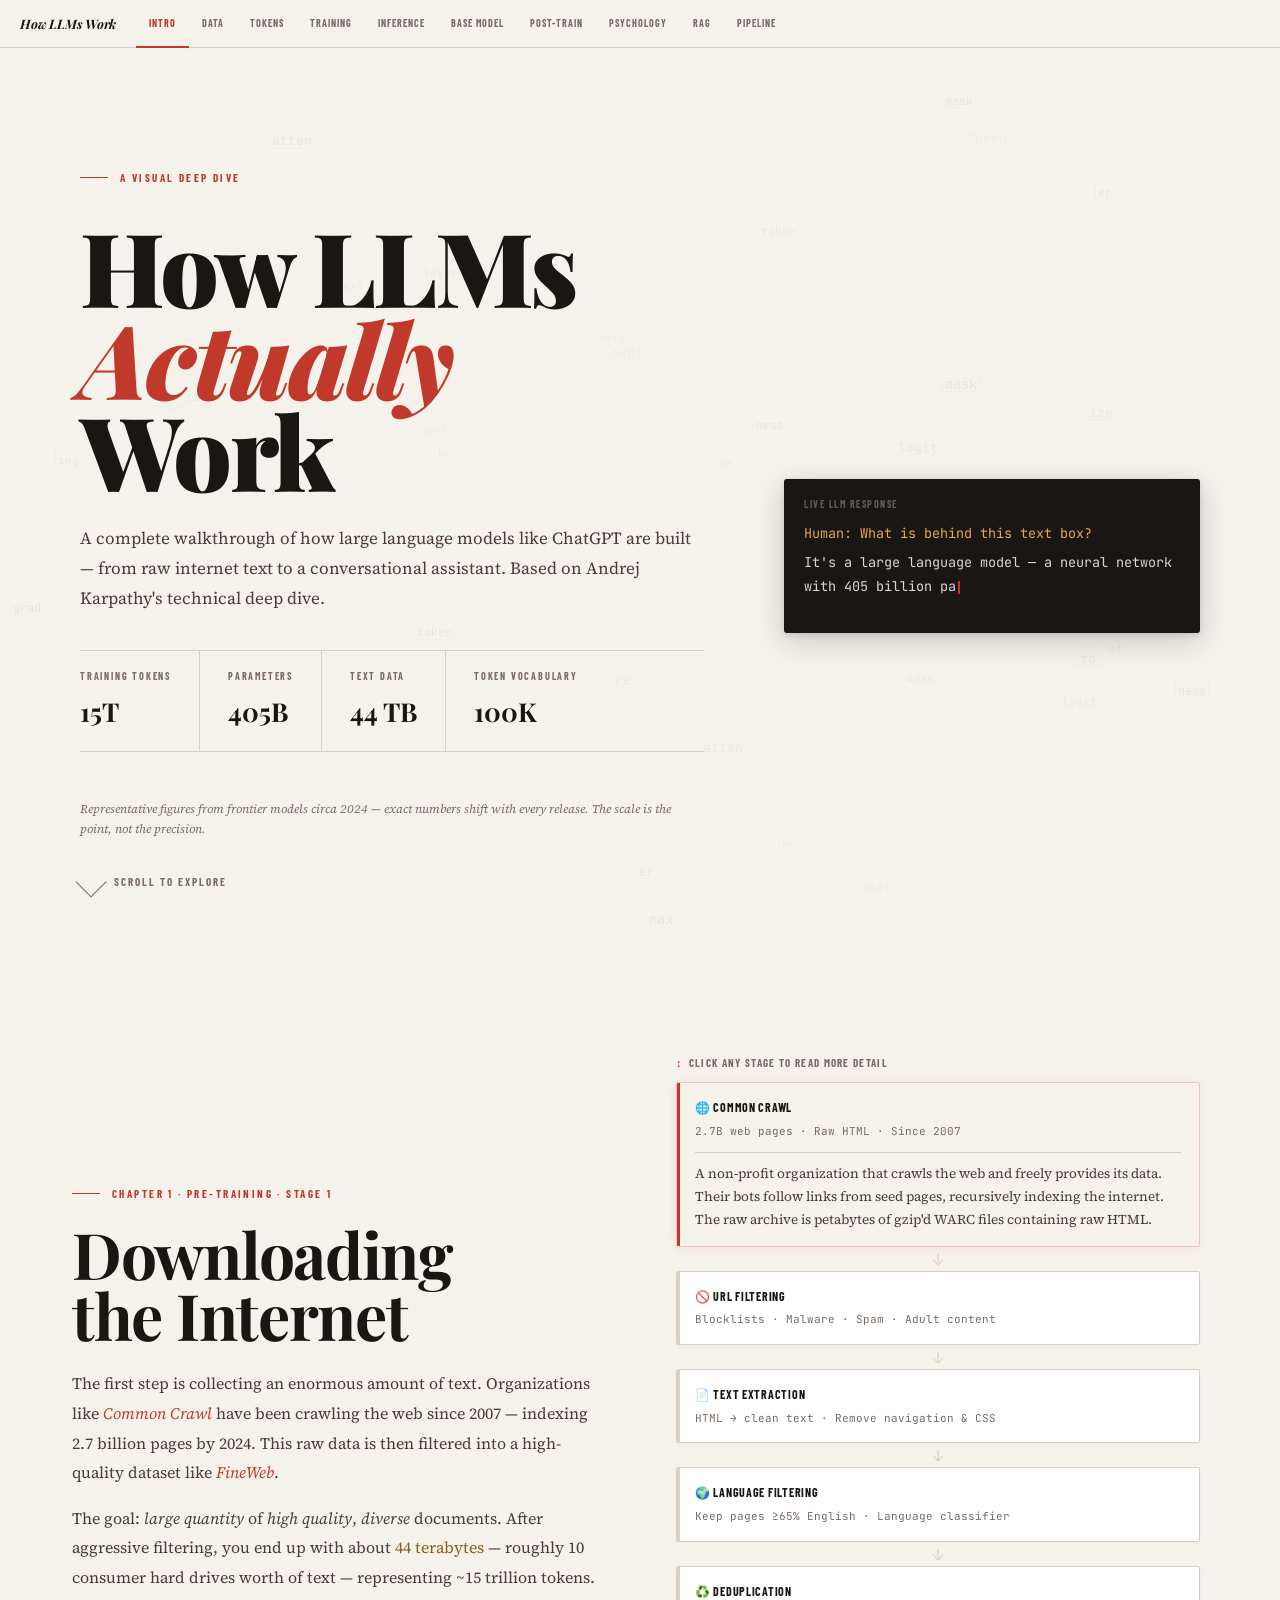
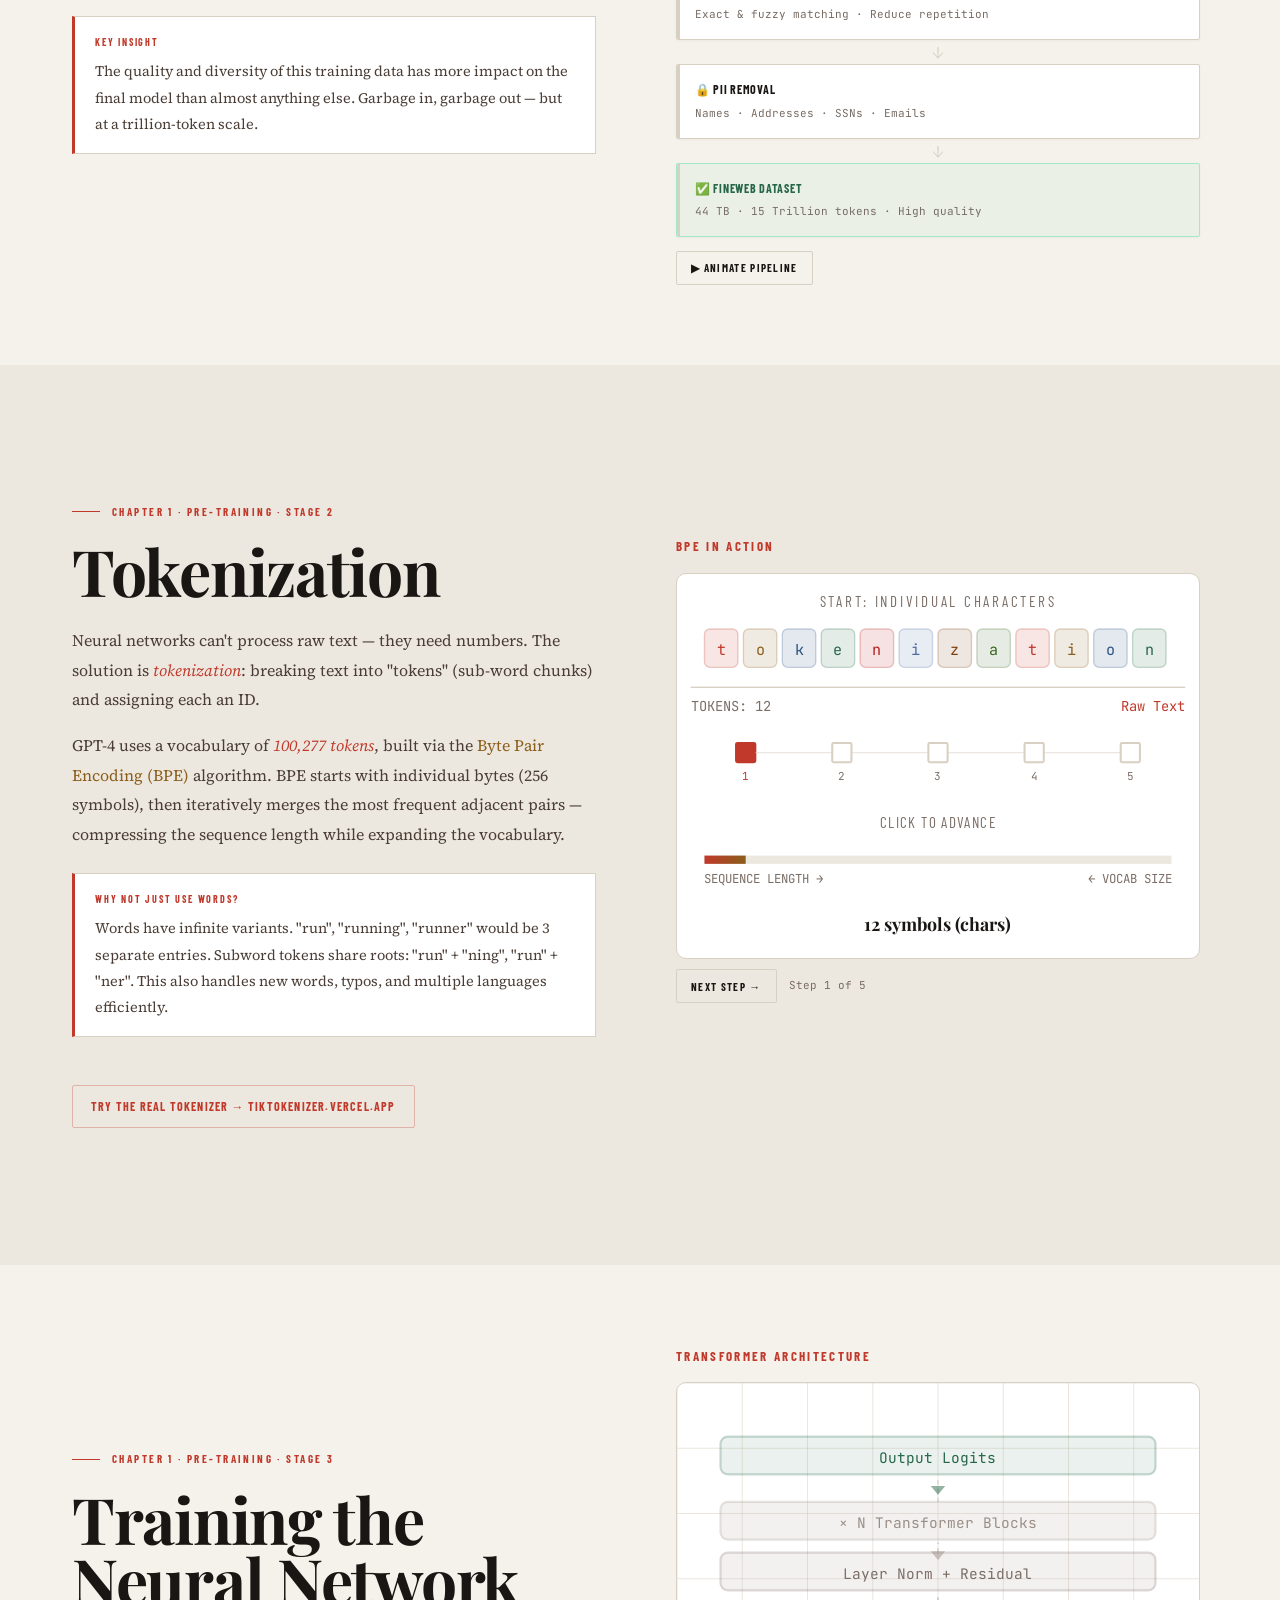
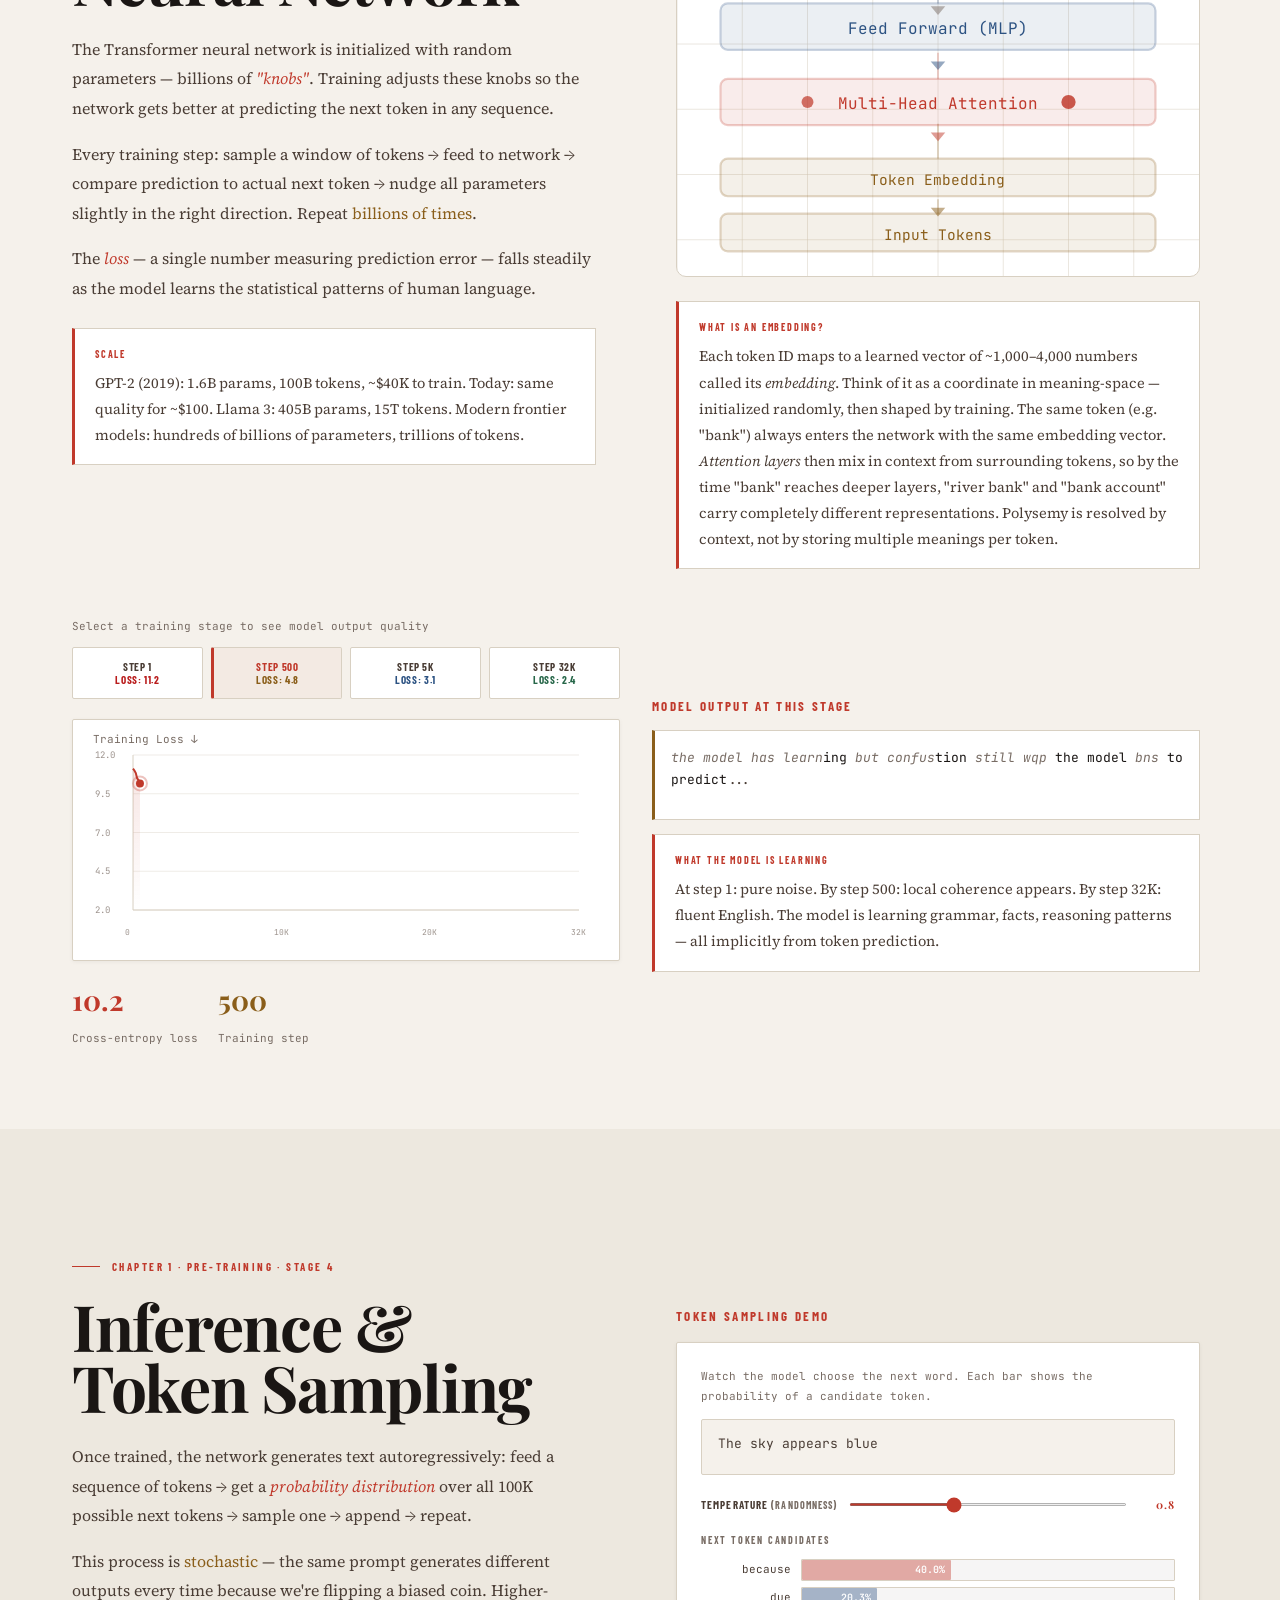
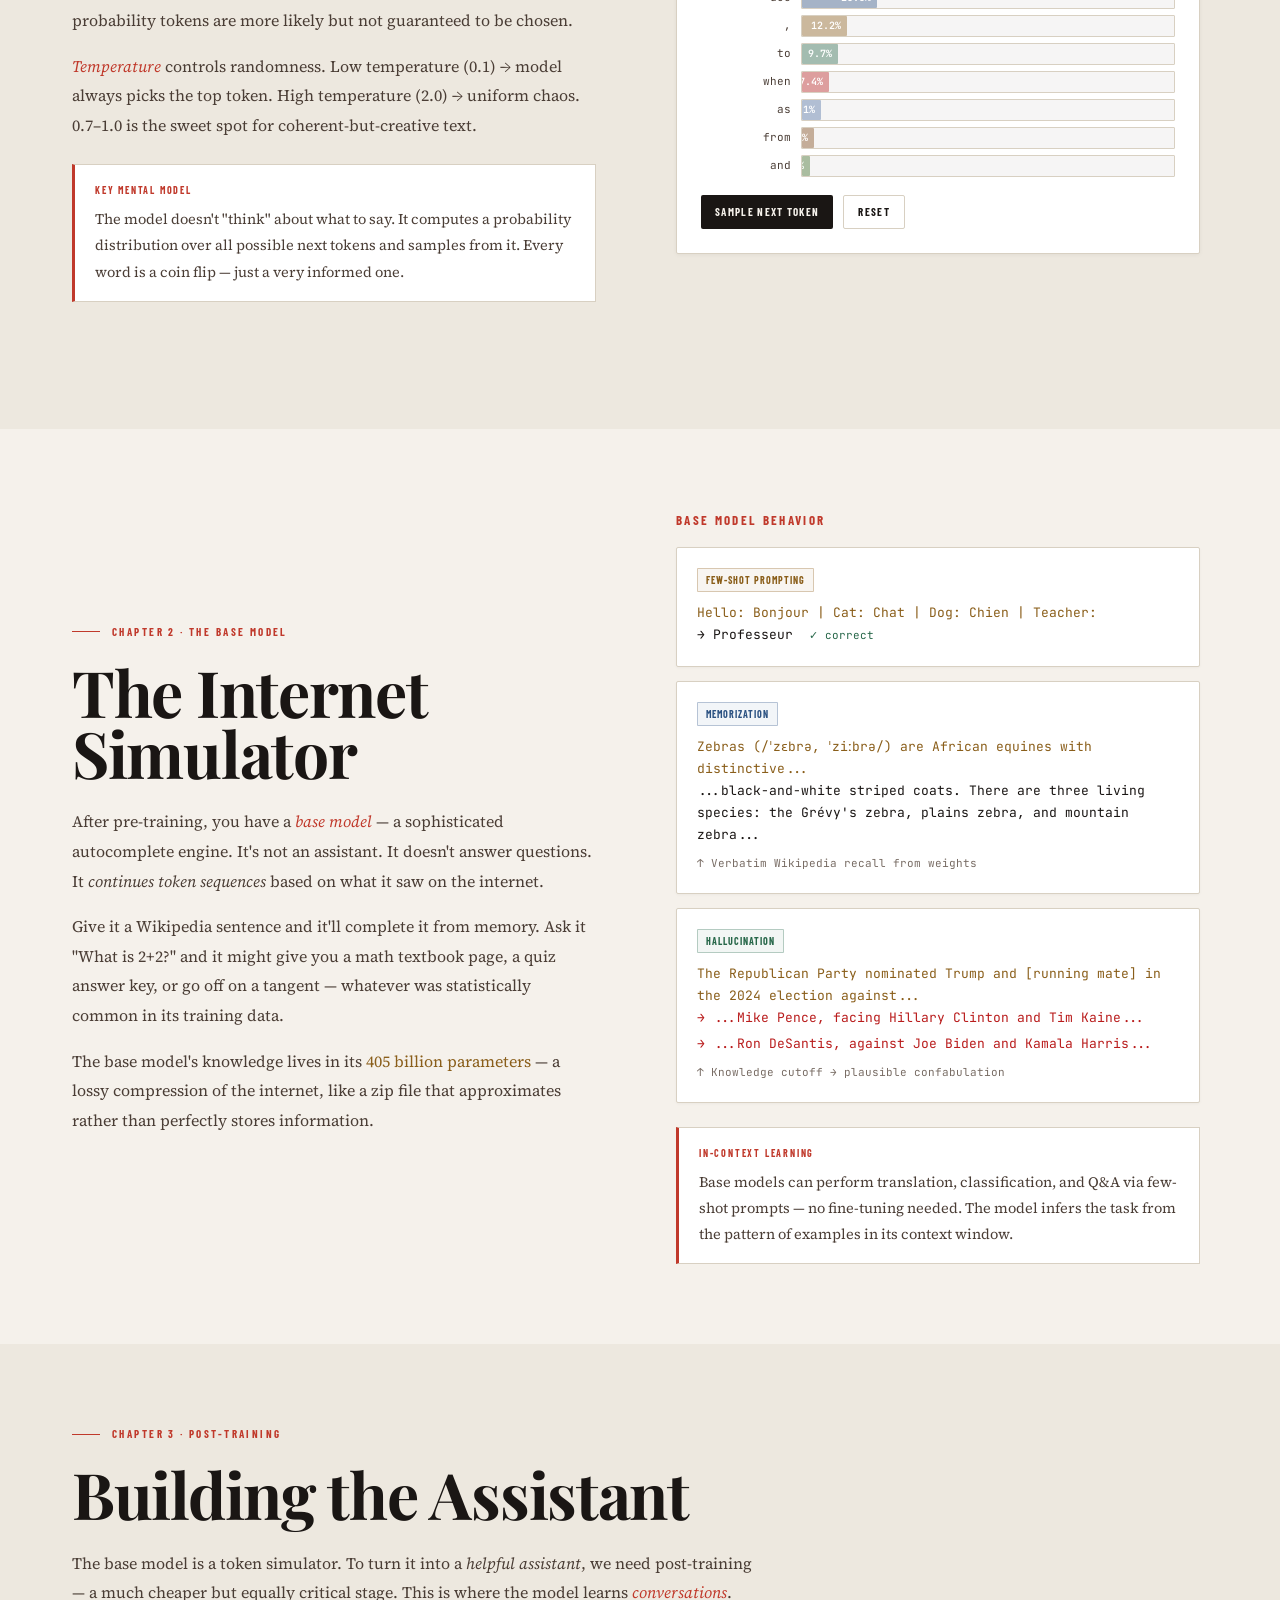
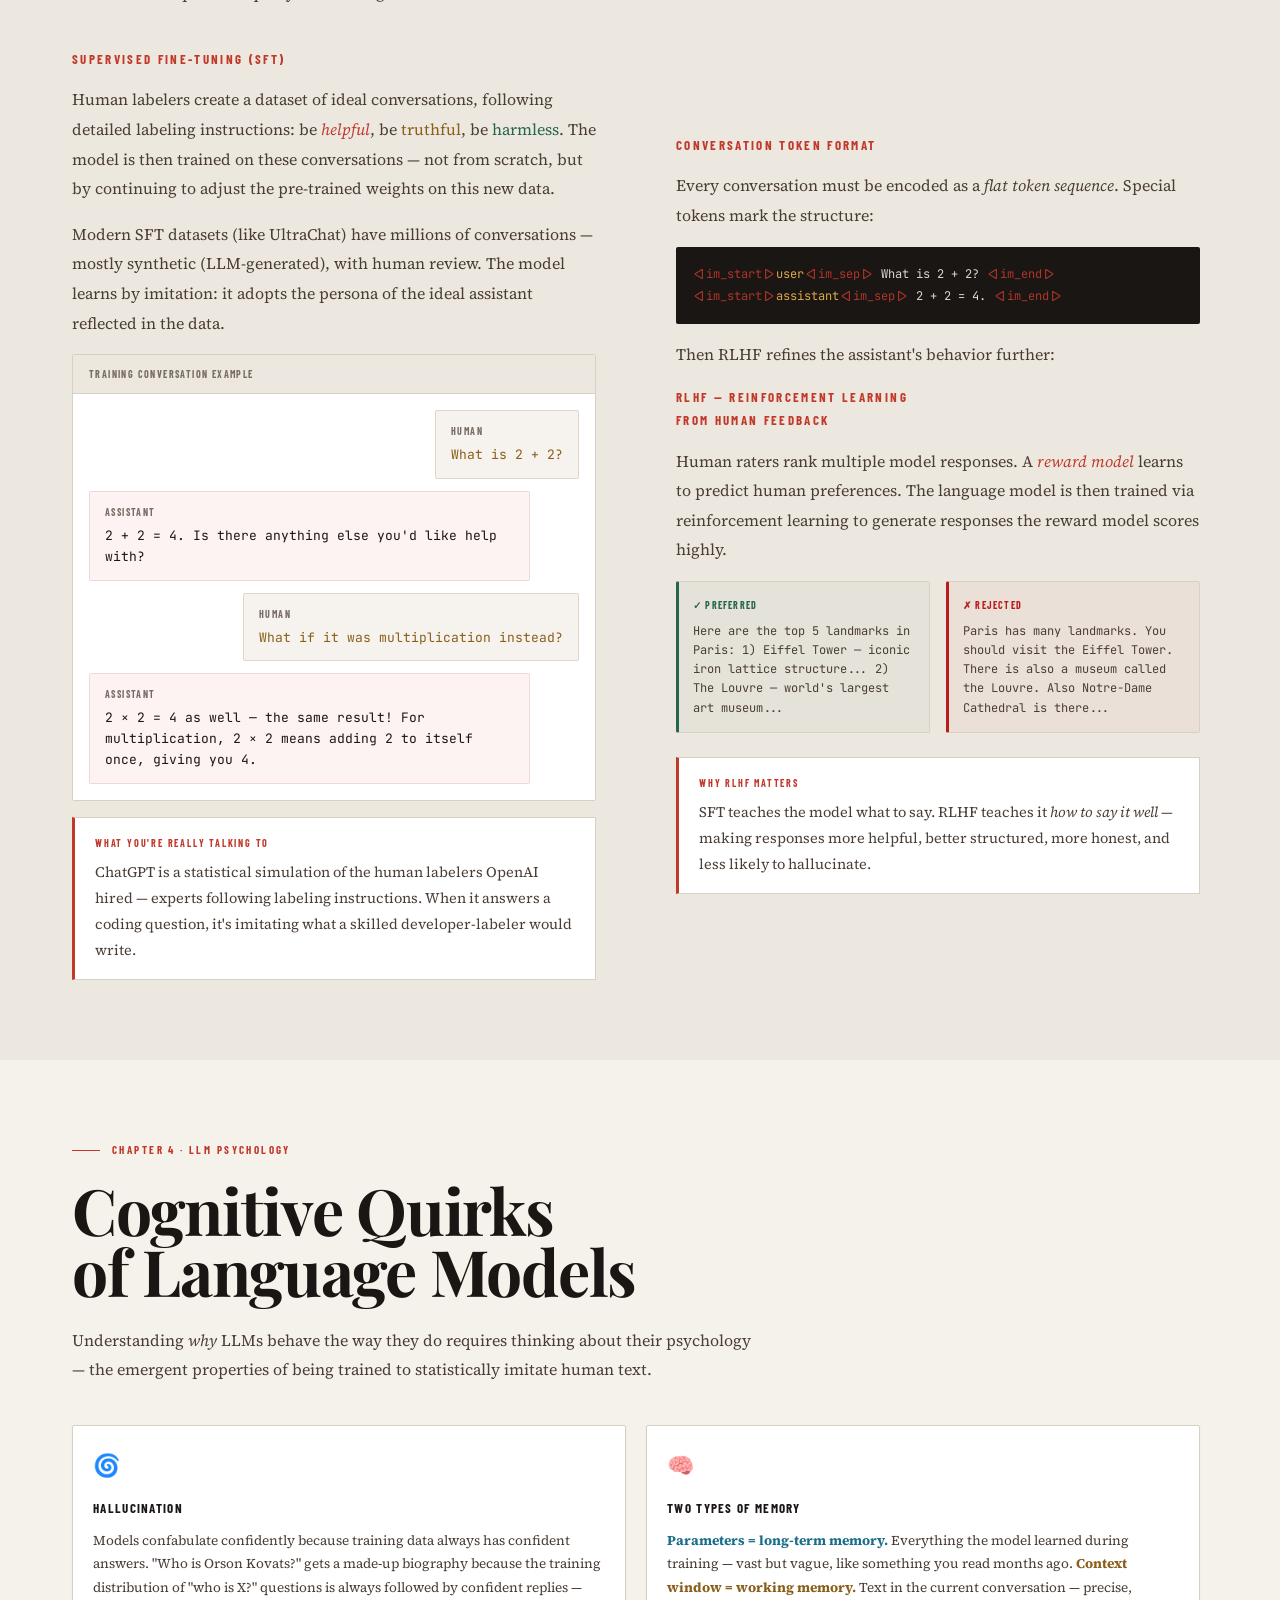
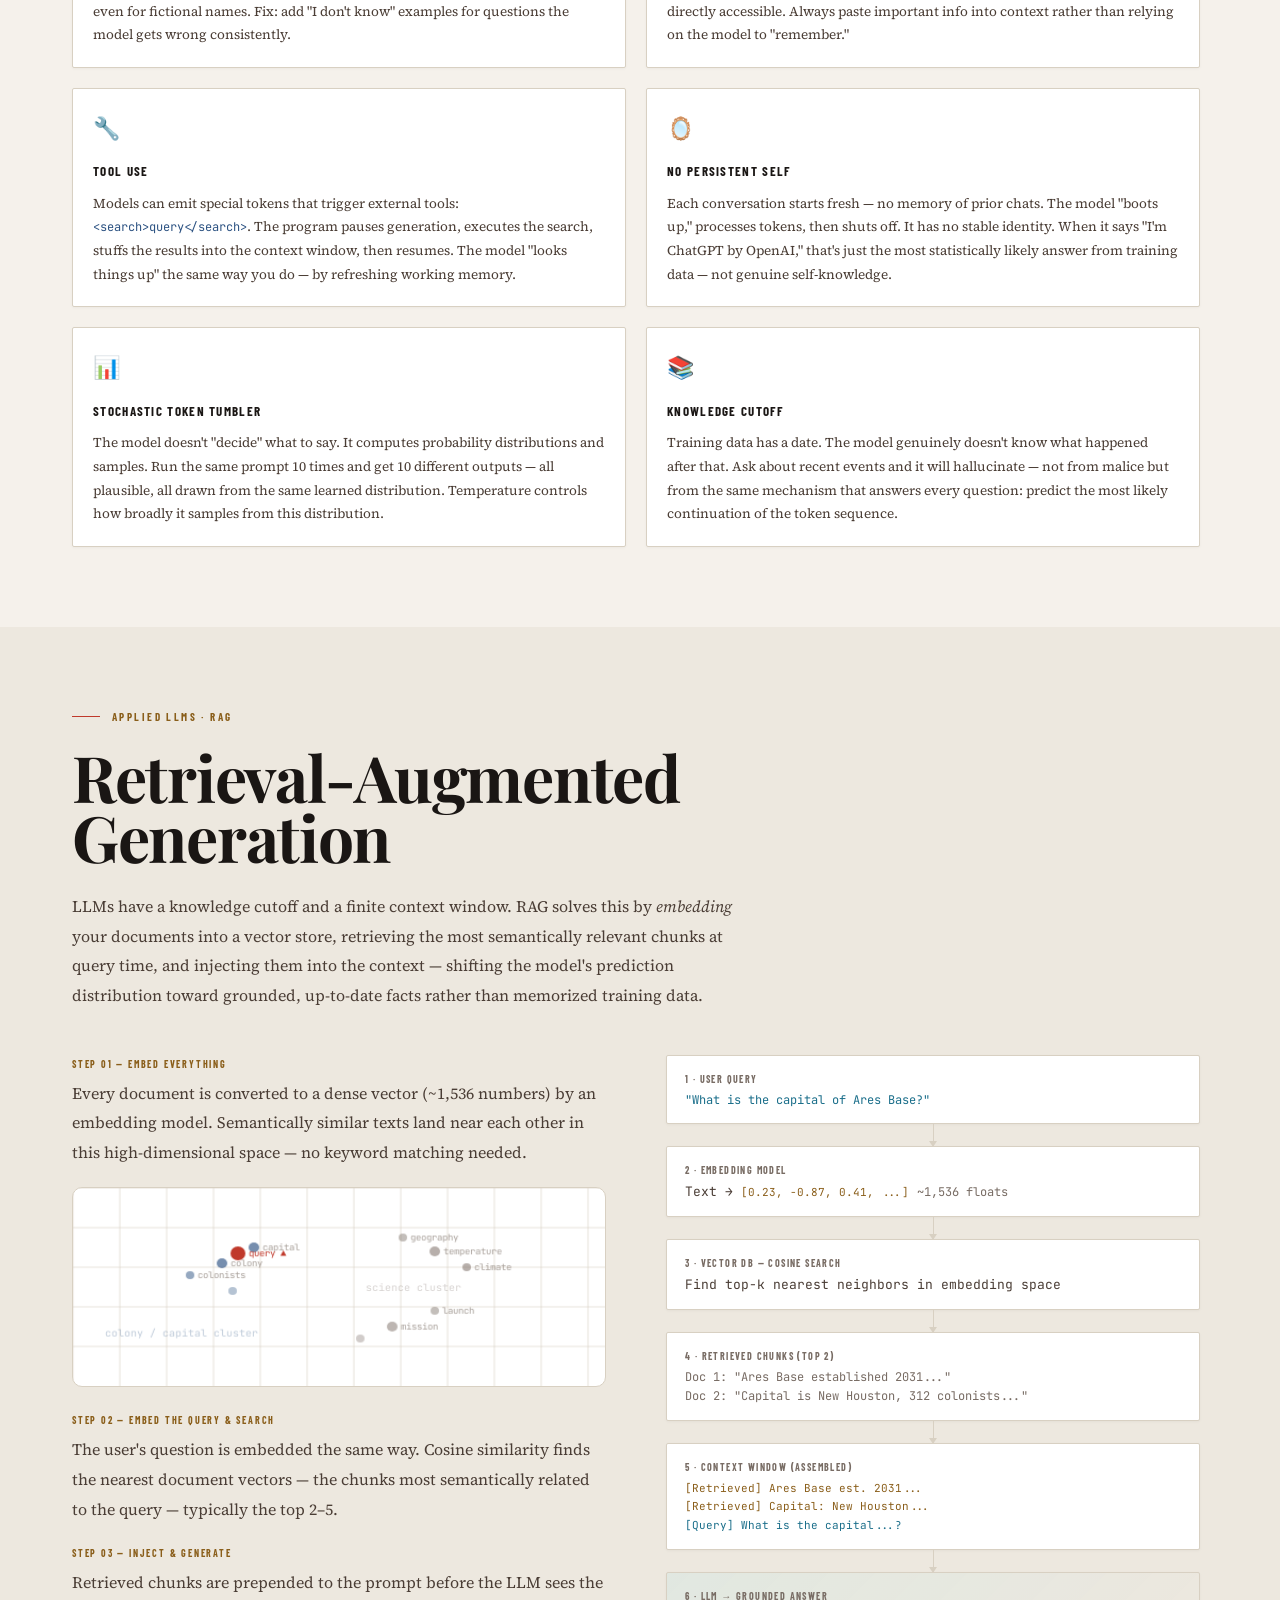
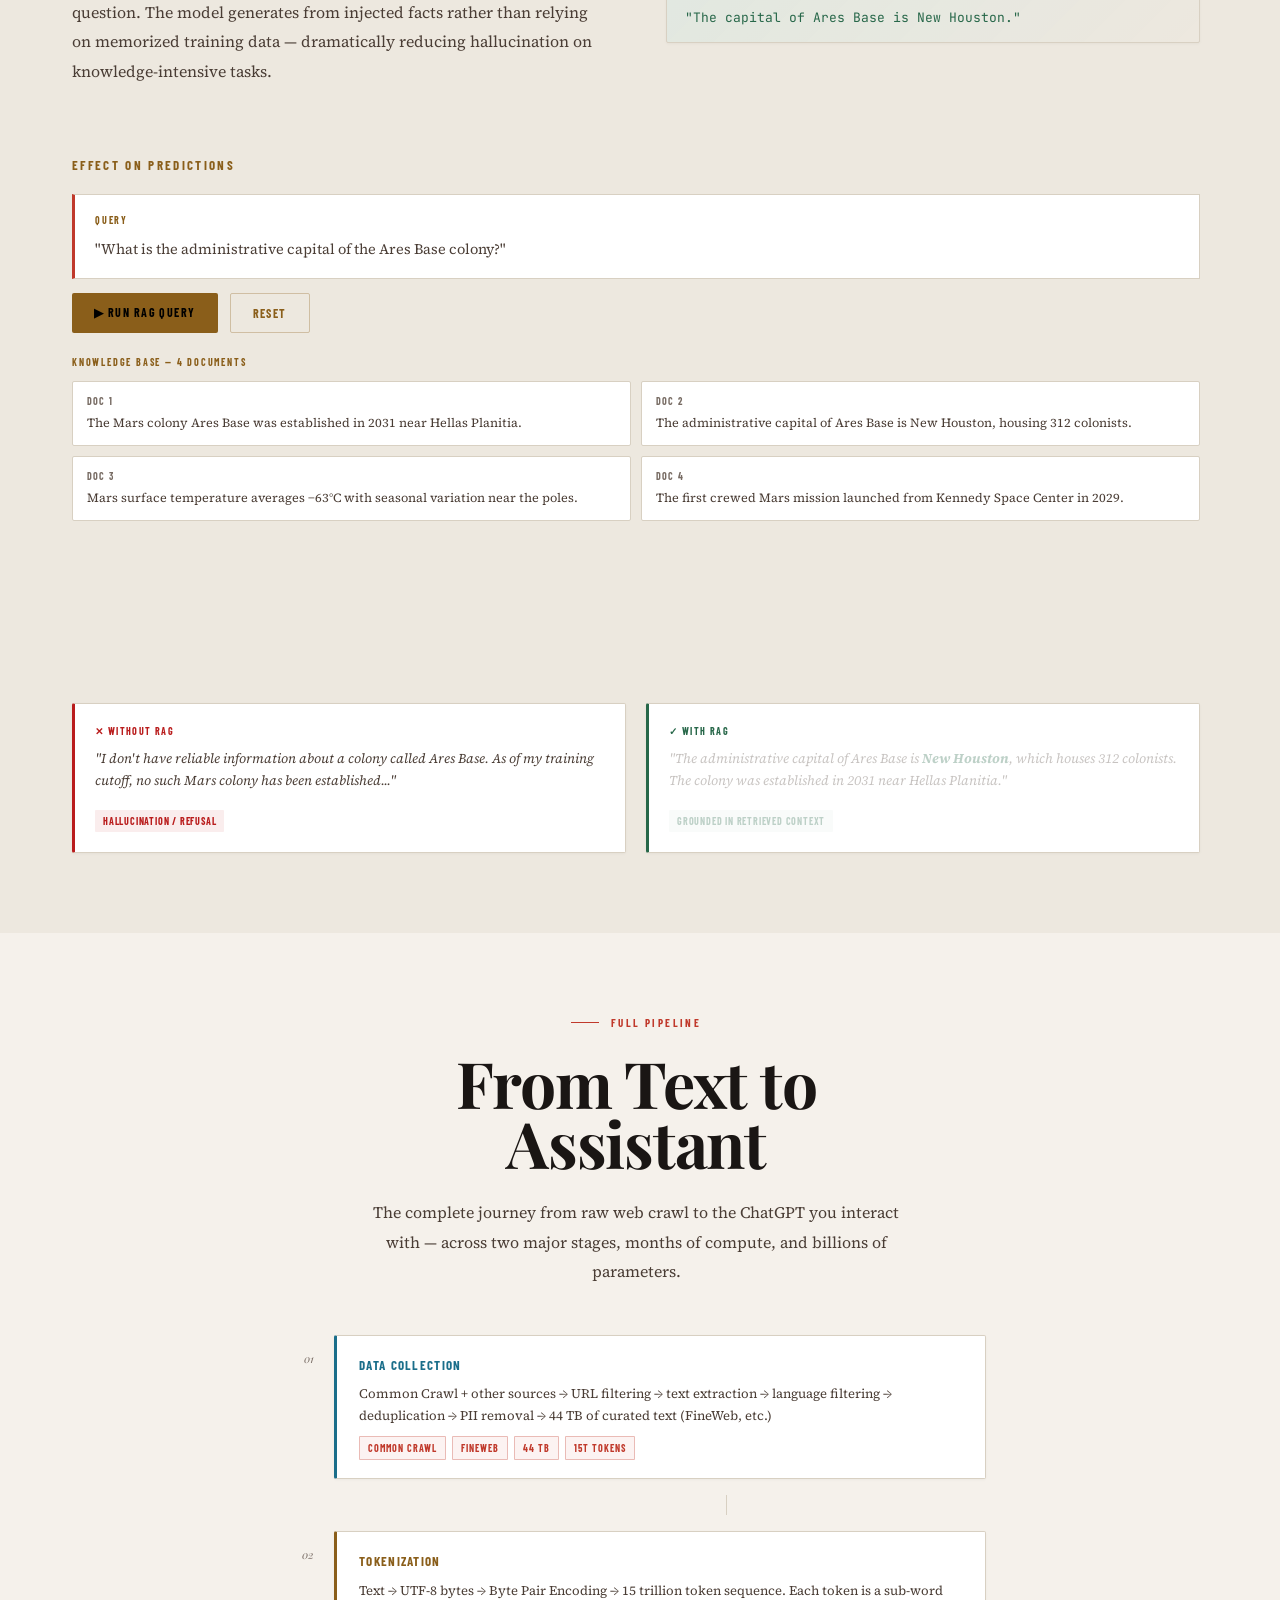
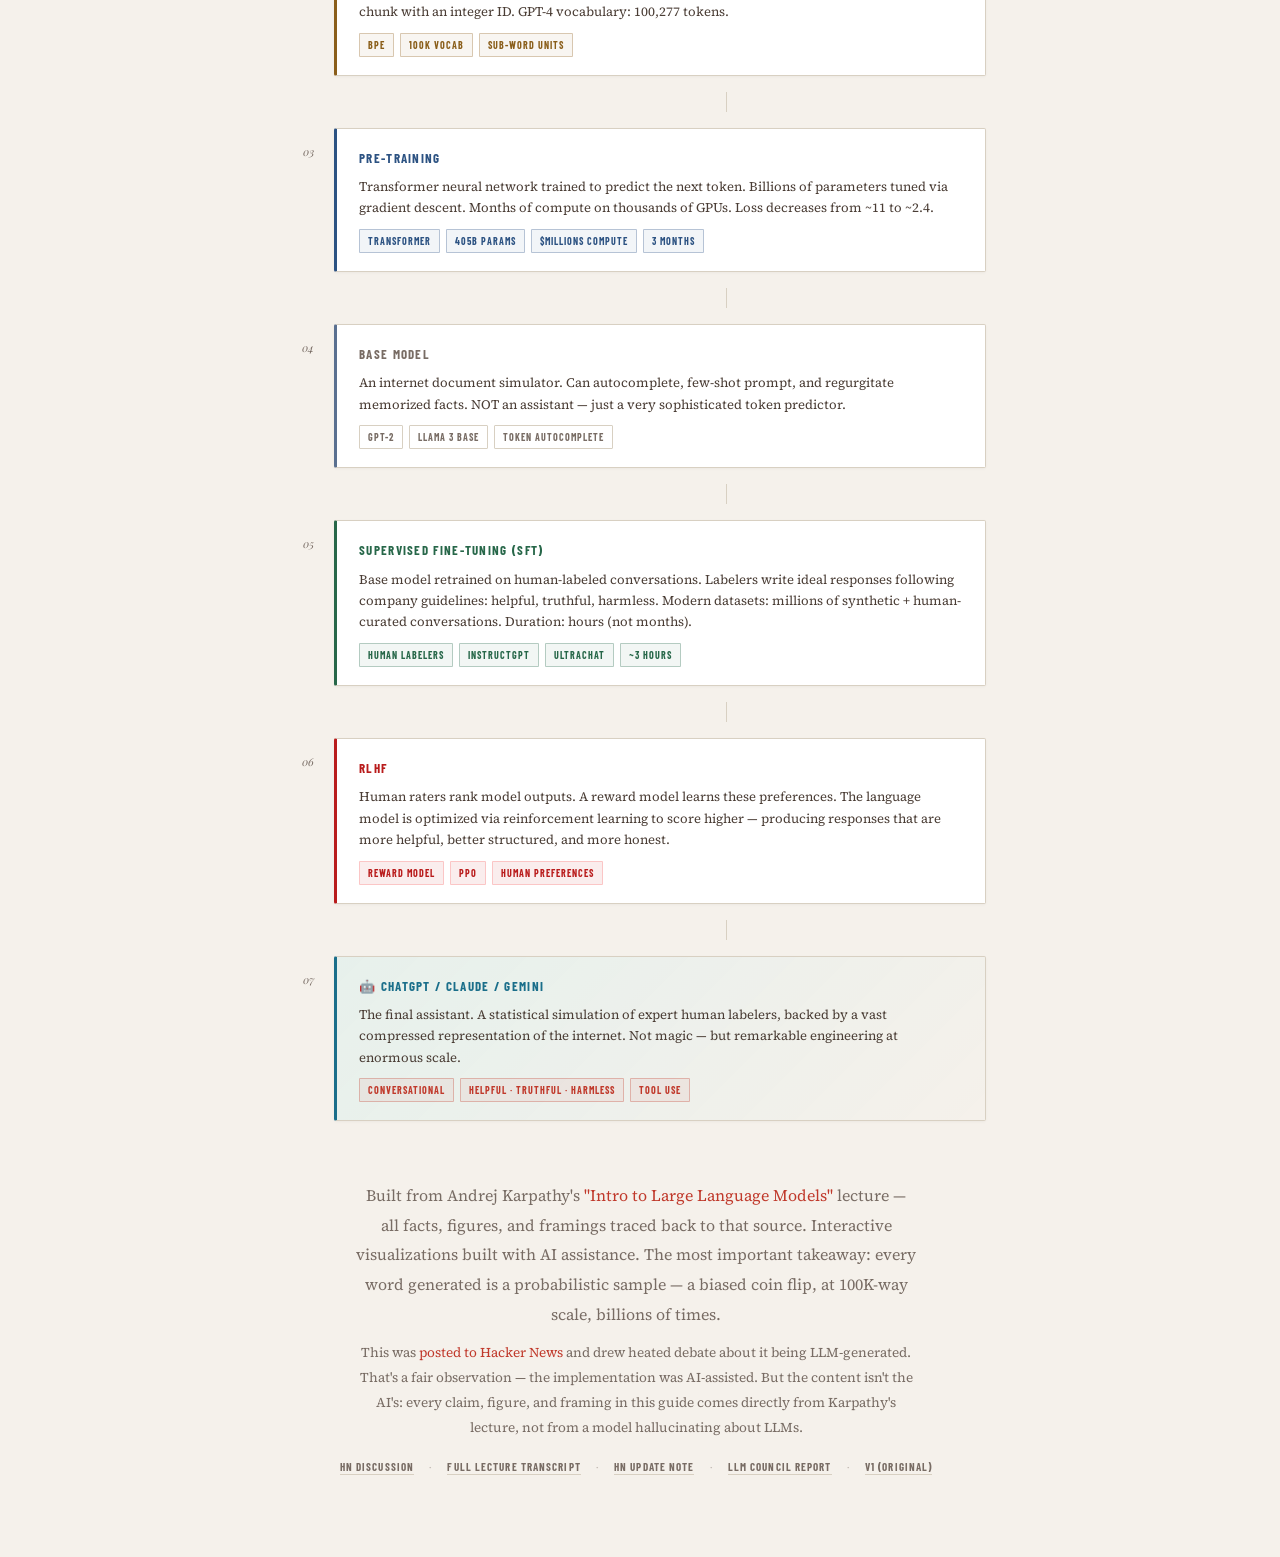
==== commit b9c7a536: "Move v1 link from top nav to footer" ====
--- a/index.html
+++ b/index.html
@@ -56,9 +56,6 @@
 .tnav-btn:hover{color:var(--ink)}
 .tnav-btn.active{color:var(--accent);border-bottom-color:var(--accent)}
 .tnav-btn:focus-visible{outline:none;box-shadow:var(--focus-ring)}
-.top-nav-v1{flex-shrink:0;margin-left:12px;font-family:var(--ds);font-size:9px;font-weight:700;letter-spacing:.1em;text-transform:uppercase;color:var(--txt2);text-decoration:none;border:1px solid var(--border);padding:4px 10px;border-radius:2px;transition:.2s;white-space:nowrap}
-.top-nav-v1:hover{color:var(--accent);border-color:var(--accent)}
-
 /* ── Progress Bar ── */
 .progress-bar{position:fixed;top:0;left:0;width:0%;height:2px;background:var(--accent);z-index:300;transition:width .1s}
 
@@ -368,7 +365,6 @@
       <button class="tnav-btn" data-section="s-rag">RAG</button>
       <button class="tnav-btn" data-section="s-summary">Pipeline</button>
     </div>
-    <a href="v1.html" class="top-nav-v1" aria-label="View original version 1">← v1</a>
   </div>
 </nav>
 
@@ -920,12 +916,17 @@
     </div>
     <div class="fade-up" style="text-align:center;margin-top:60px">
       <p class="body-text" style="max-width:560px;margin:0 auto;color:var(--txt2)">Built from Andrej Karpathy's <a href="https://www.youtube.com/watch?v=zjkBMFhNj_g" target="_blank" rel="noopener" style="color:var(--accent)">"Intro to Large Language Models"</a> lecture — all facts, figures, and framings traced back to that source. Interactive visualizations built with AI assistance. The most important takeaway: every word generated is a probabilistic sample — a biased coin flip, at 100K-way scale, billions of times.</p>
+      <p class="body-text" style="max-width:560px;margin:12px auto 0;font-size:13.5px;color:var(--txt2)">This was <a href="https://news.ycombinator.com/item?id=47886517" target="_blank" rel="noopener" style="color:var(--accent)">posted to Hacker News</a> and drew heated debate about it being LLM-generated. That's a fair observation — the implementation was AI-assisted. But the content isn't the AI's: every claim, figure, and framing in this guide comes directly from Karpathy's lecture, not from a model hallucinating about LLMs.</p>
       <p style="margin-top:16px;font-family:var(--ds);font-size:11px;font-weight:700;letter-spacing:.1em;text-transform:uppercase;color:var(--txt2)">
+        <a href="https://news.ycombinator.com/item?id=47886517" target="_blank" rel="noopener" style="color:var(--txt2);text-decoration:none;border-bottom:1px solid var(--border);padding-bottom:1px;transition:.2s" onmouseover="this.style.color='var(--accent)';this.style.borderColor='var(--accent)'" onmouseout="this.style.color='var(--txt2)';this.style.borderColor='var(--border)'">HN discussion</a>
+        <span style="margin:0 12px;opacity:.4">·</span>
         <a href="transcript.txt" target="_blank" rel="noopener" style="color:var(--txt2);text-decoration:none;border-bottom:1px solid var(--border);padding-bottom:1px;transition:.2s" onmouseover="this.style.color='var(--accent)';this.style.borderColor='var(--accent)'" onmouseout="this.style.color='var(--txt2)';this.style.borderColor='var(--border)'">Full lecture transcript</a>
         <span style="margin:0 12px;opacity:.4">·</span>
         <a href="hn-update-comment.txt" target="_blank" rel="noopener" style="color:var(--txt2);text-decoration:none;border-bottom:1px solid var(--border);padding-bottom:1px;transition:.2s" onmouseover="this.style.color='var(--accent)';this.style.borderColor='var(--accent)'" onmouseout="this.style.color='var(--txt2)';this.style.borderColor='var(--border)'">HN update note</a>
         <span style="margin:0 12px;opacity:.4">·</span>
         <a href="report.html" style="color:var(--txt2);text-decoration:none;border-bottom:1px solid var(--border);padding-bottom:1px;transition:.2s" onmouseover="this.style.color='var(--accent)';this.style.borderColor='var(--accent)'" onmouseout="this.style.color='var(--txt2)';this.style.borderColor='var(--border)'">LLM council report</a>
+        <span style="margin:0 12px;opacity:.4">·</span>
+        <a href="v1.html" style="color:var(--txt2);text-decoration:none;border-bottom:1px solid var(--border);padding-bottom:1px;transition:.2s" onmouseover="this.style.color='var(--accent)';this.style.borderColor='var(--accent)'" onmouseout="this.style.color='var(--txt2)';this.style.borderColor='var(--border)'">v1 (original)</a>
       </p>
     </div>
   </div>
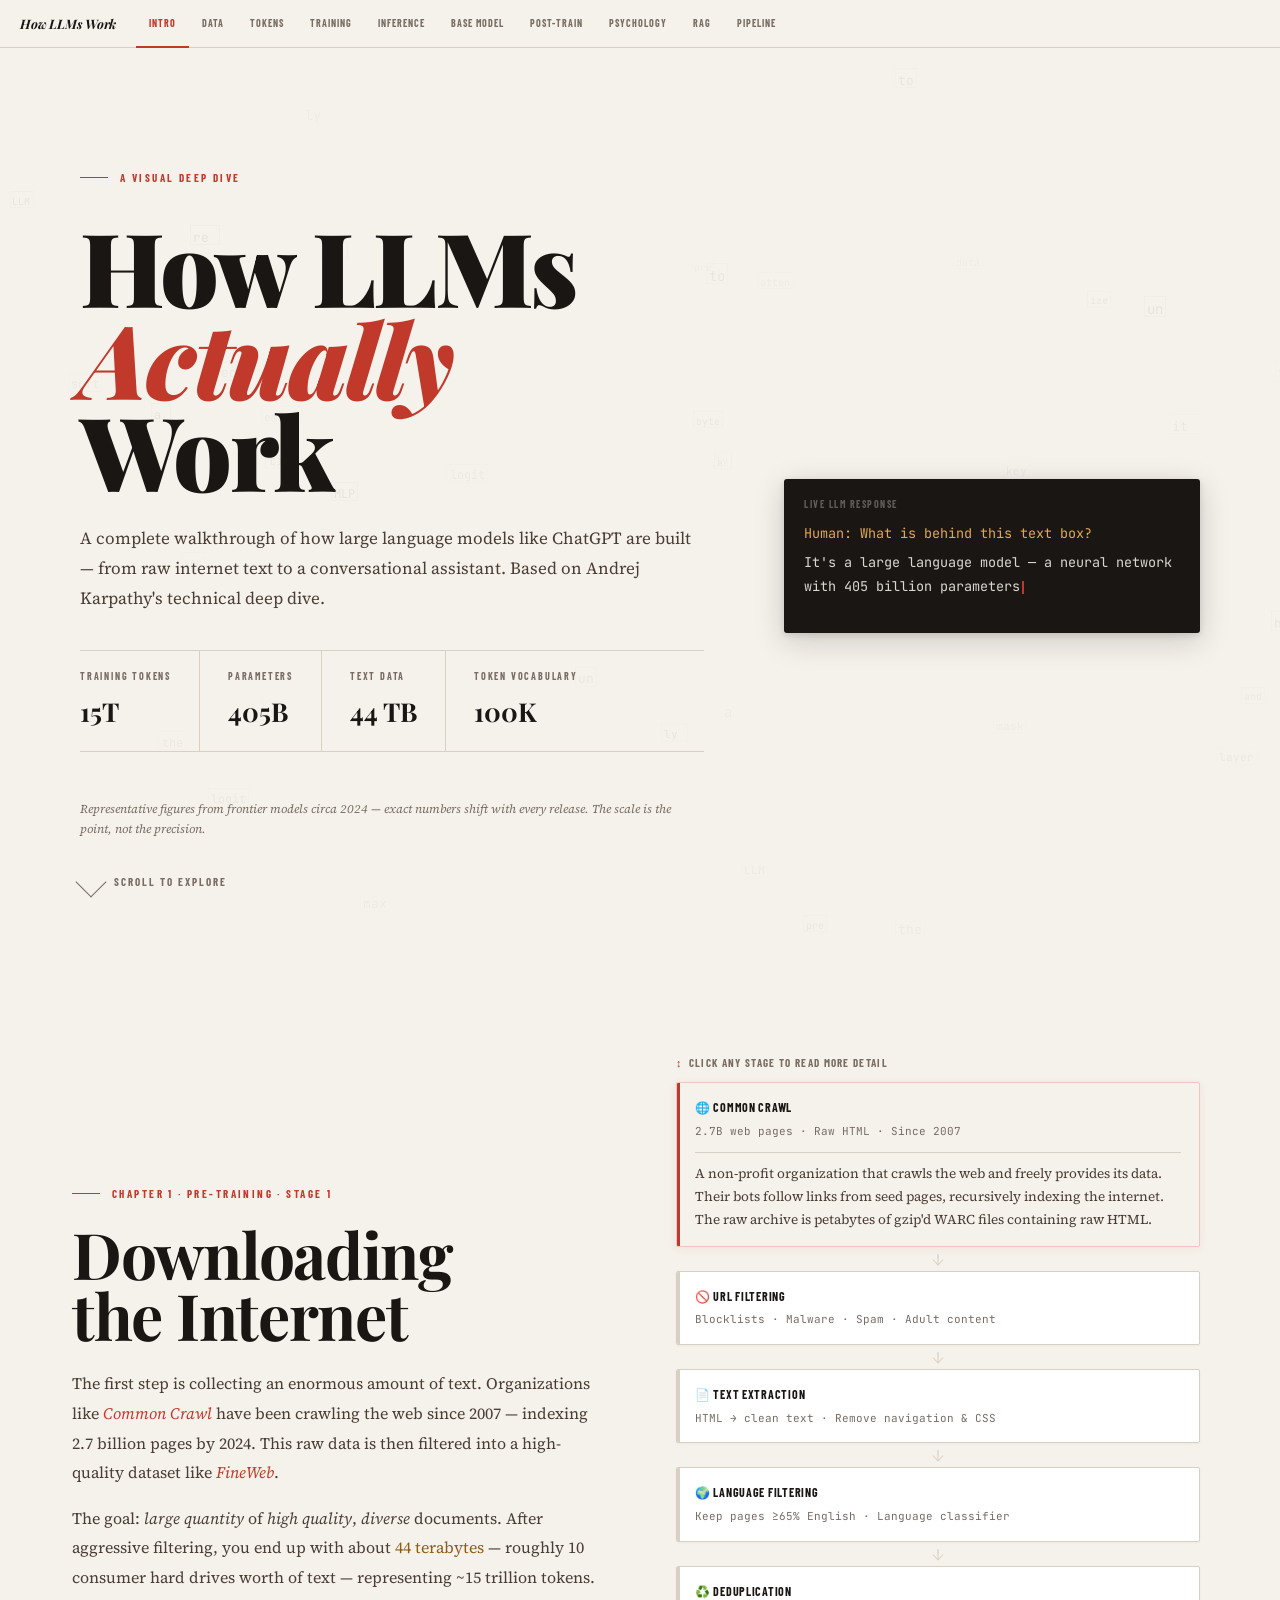
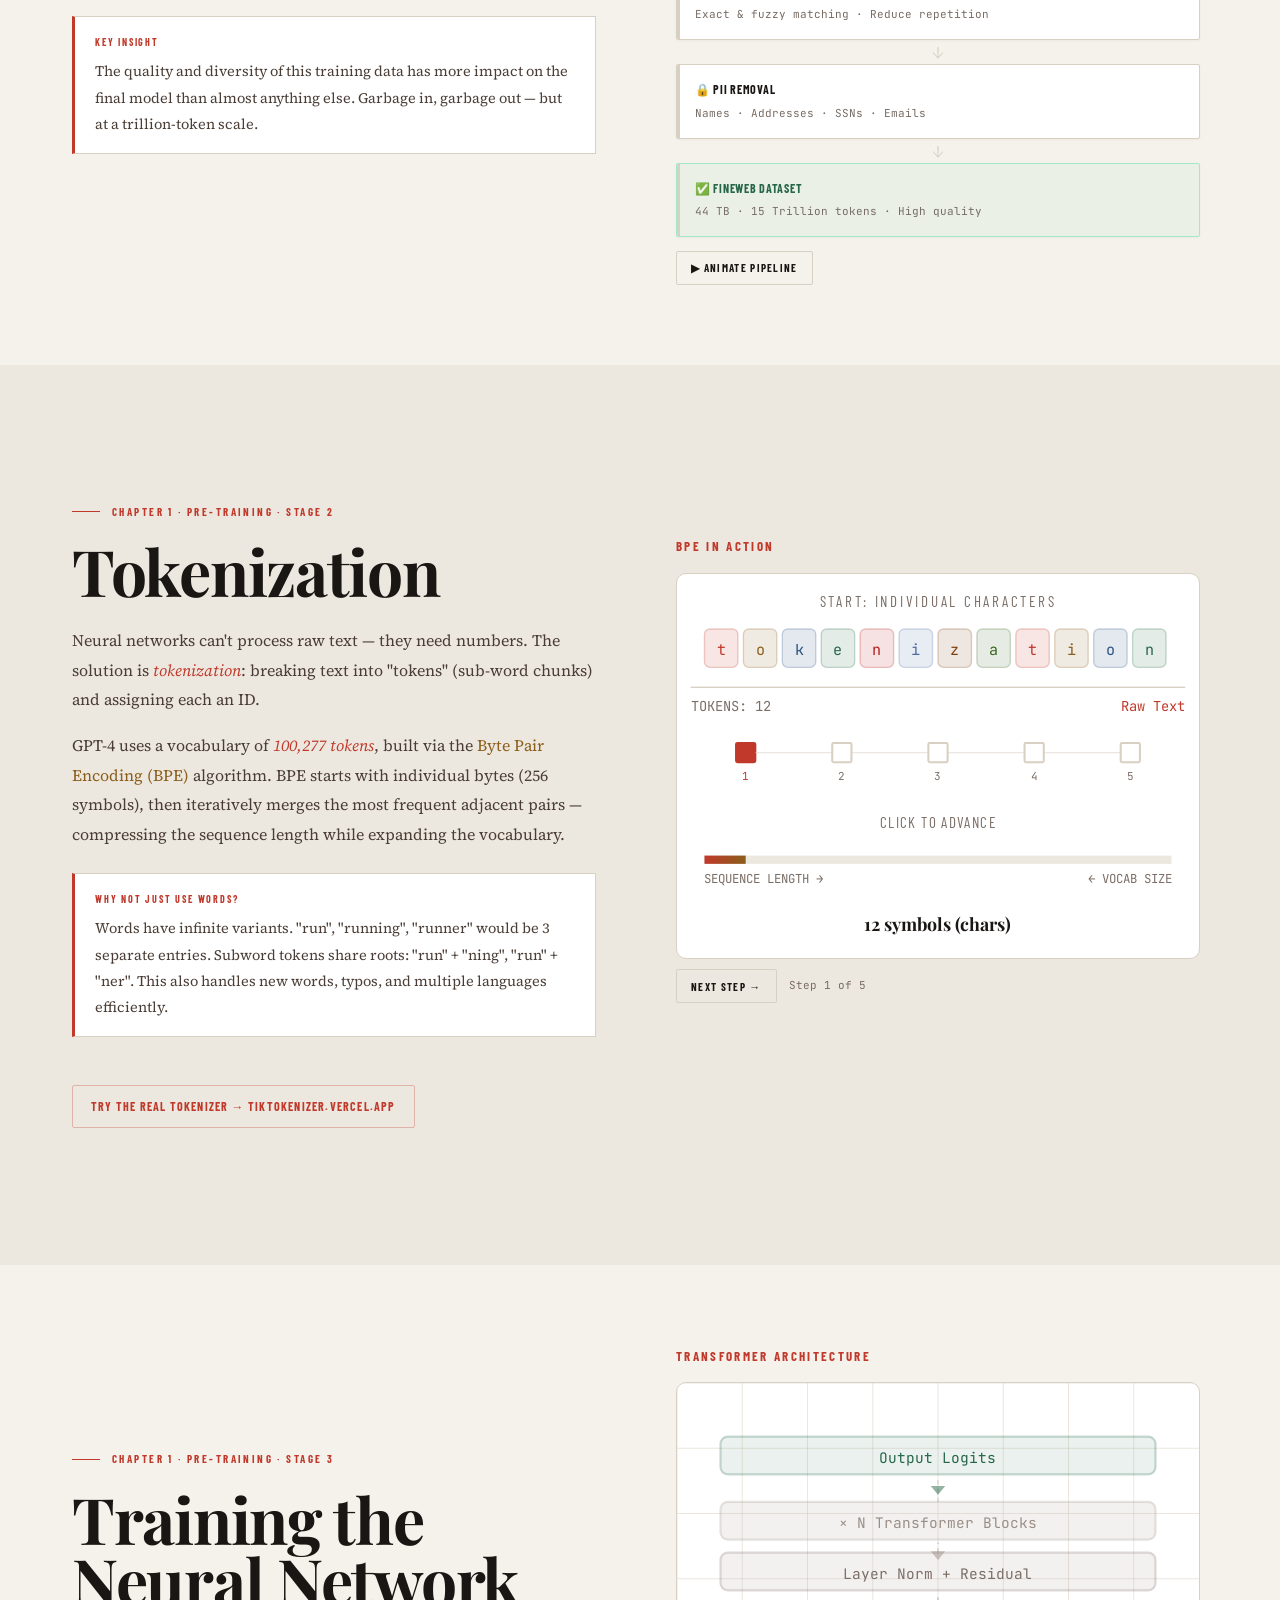
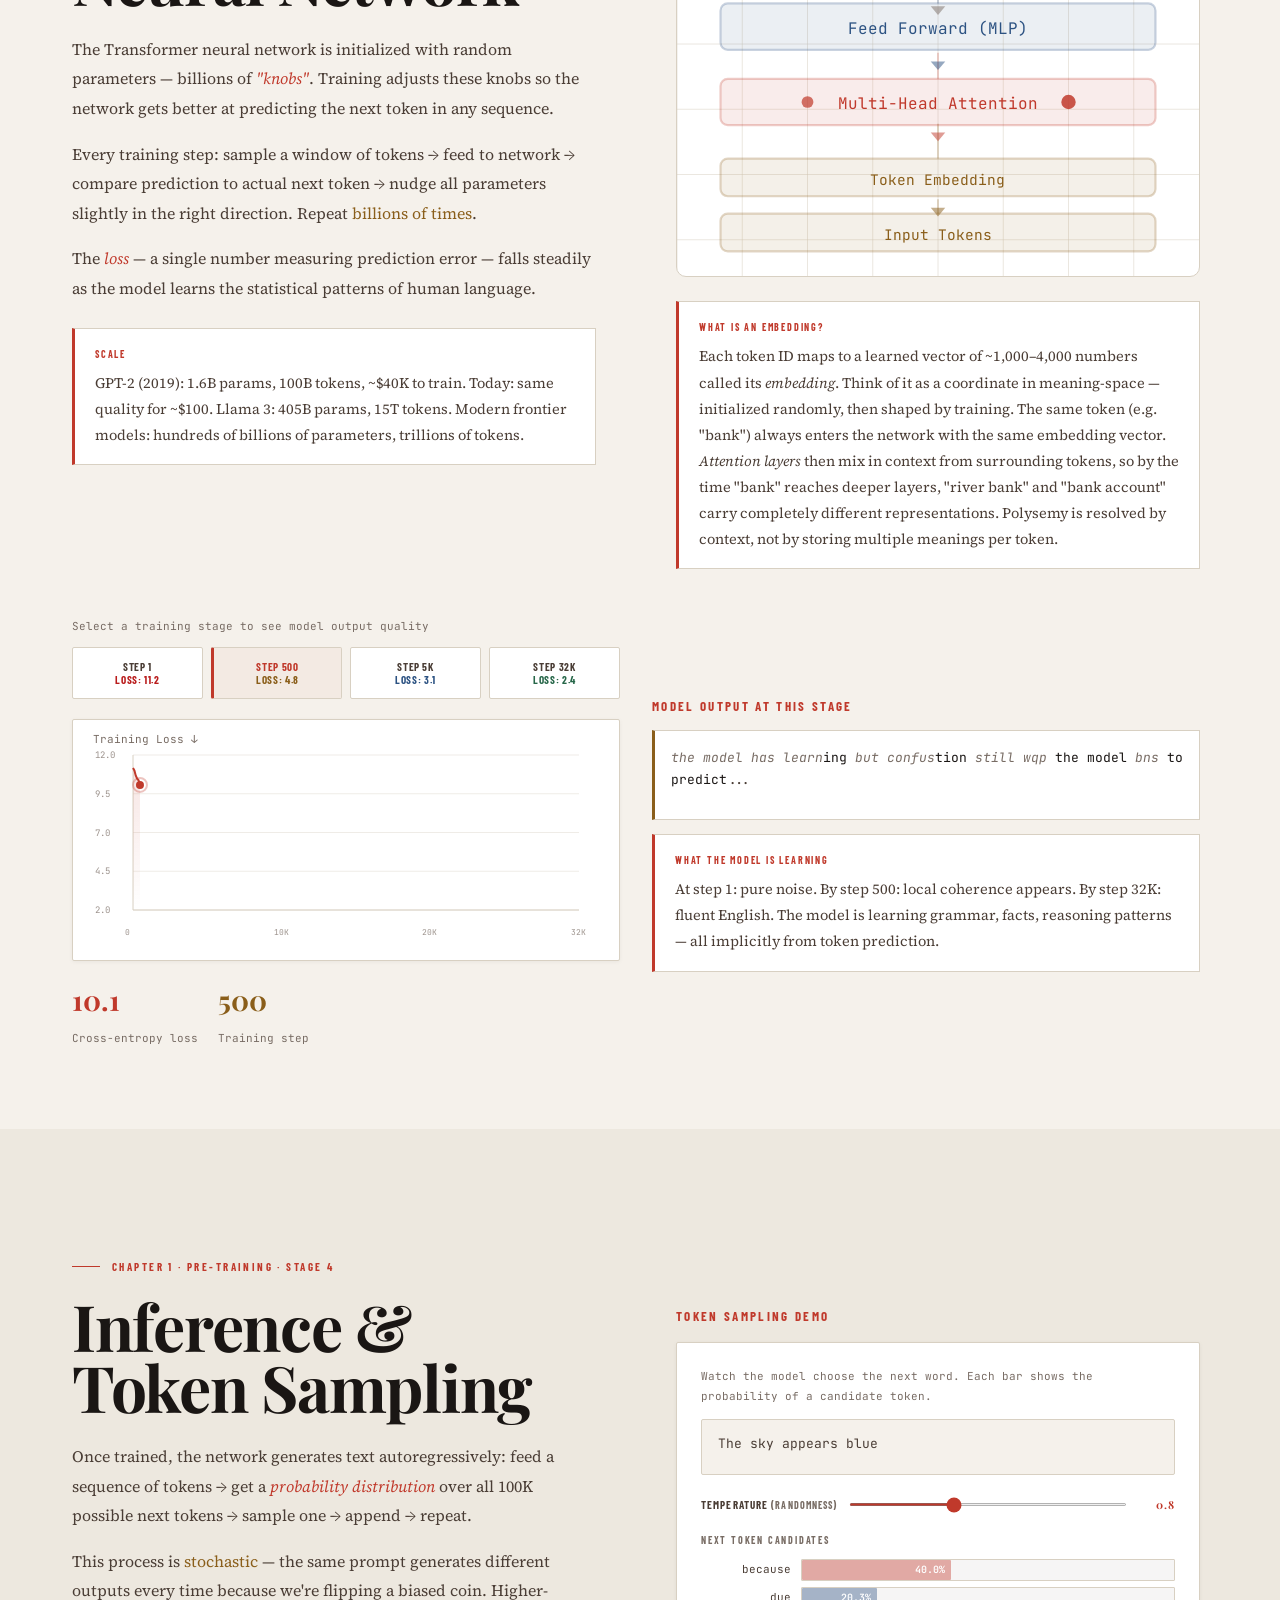
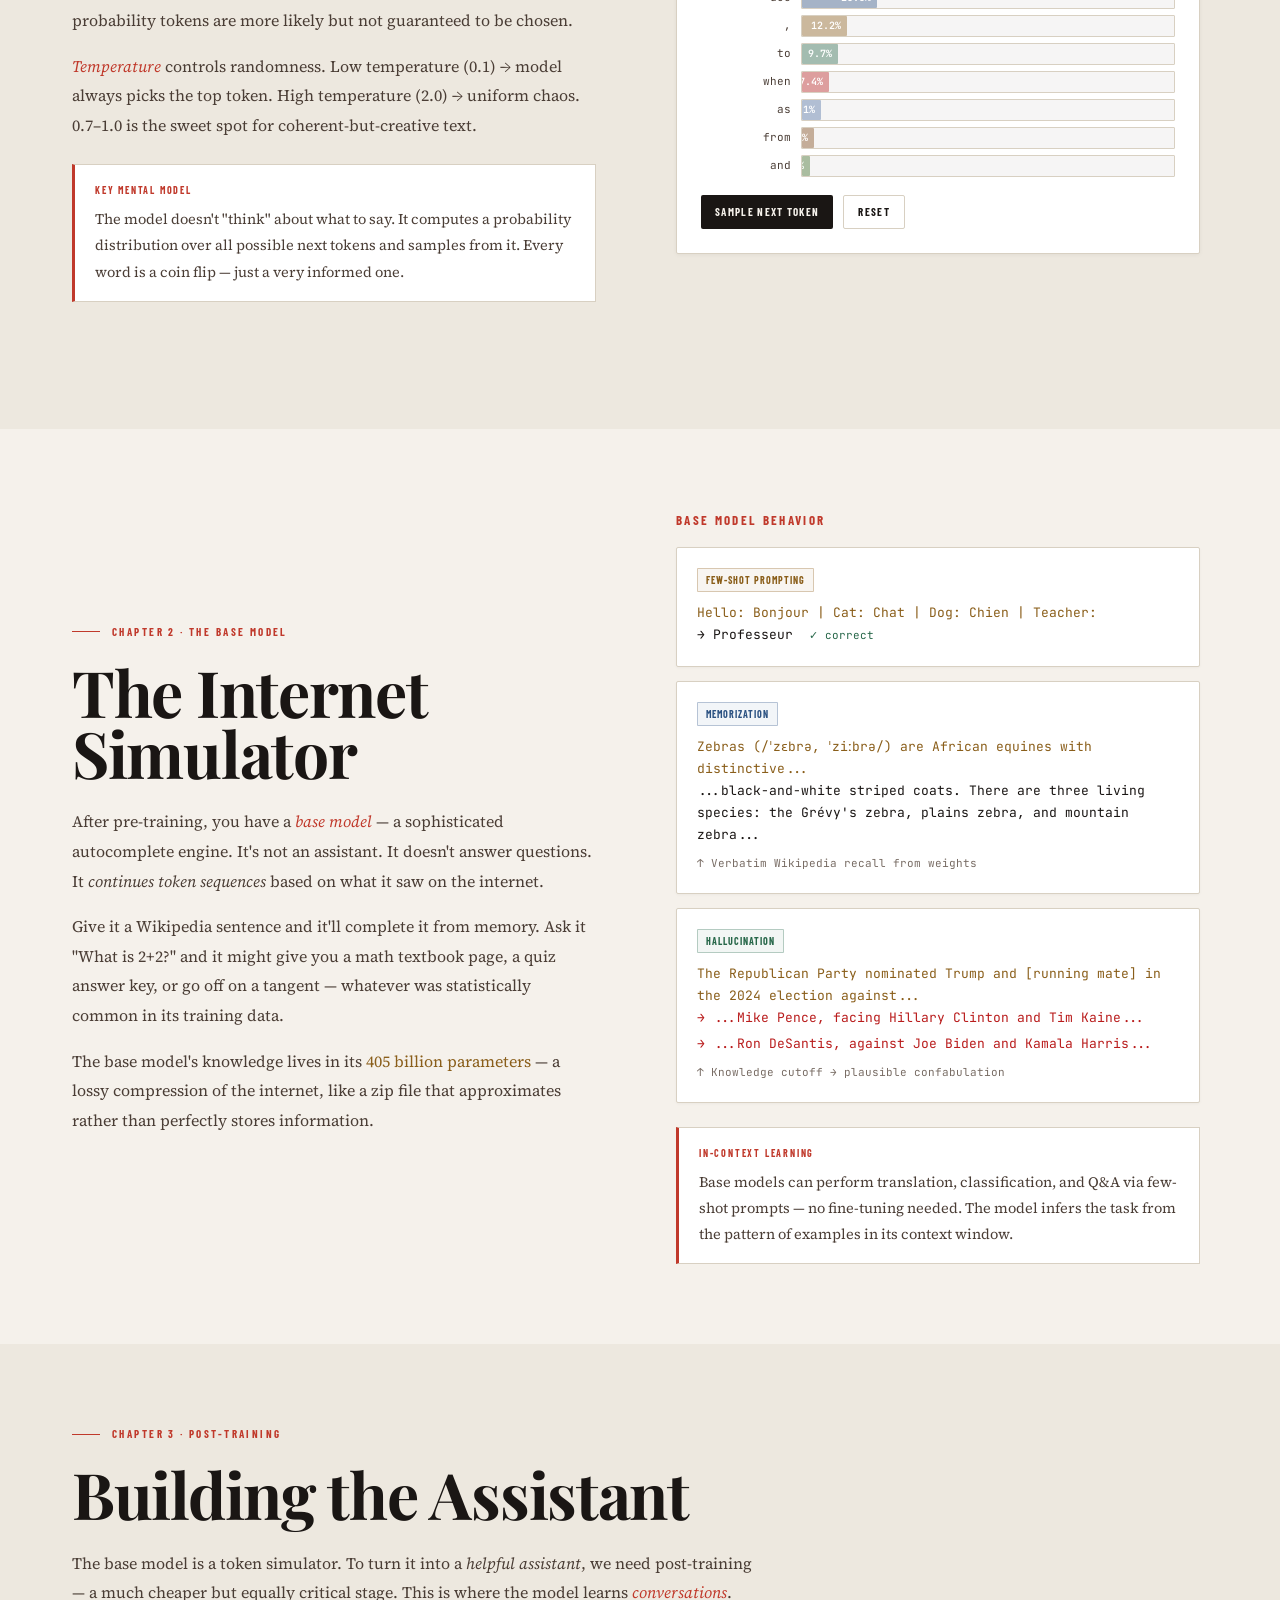
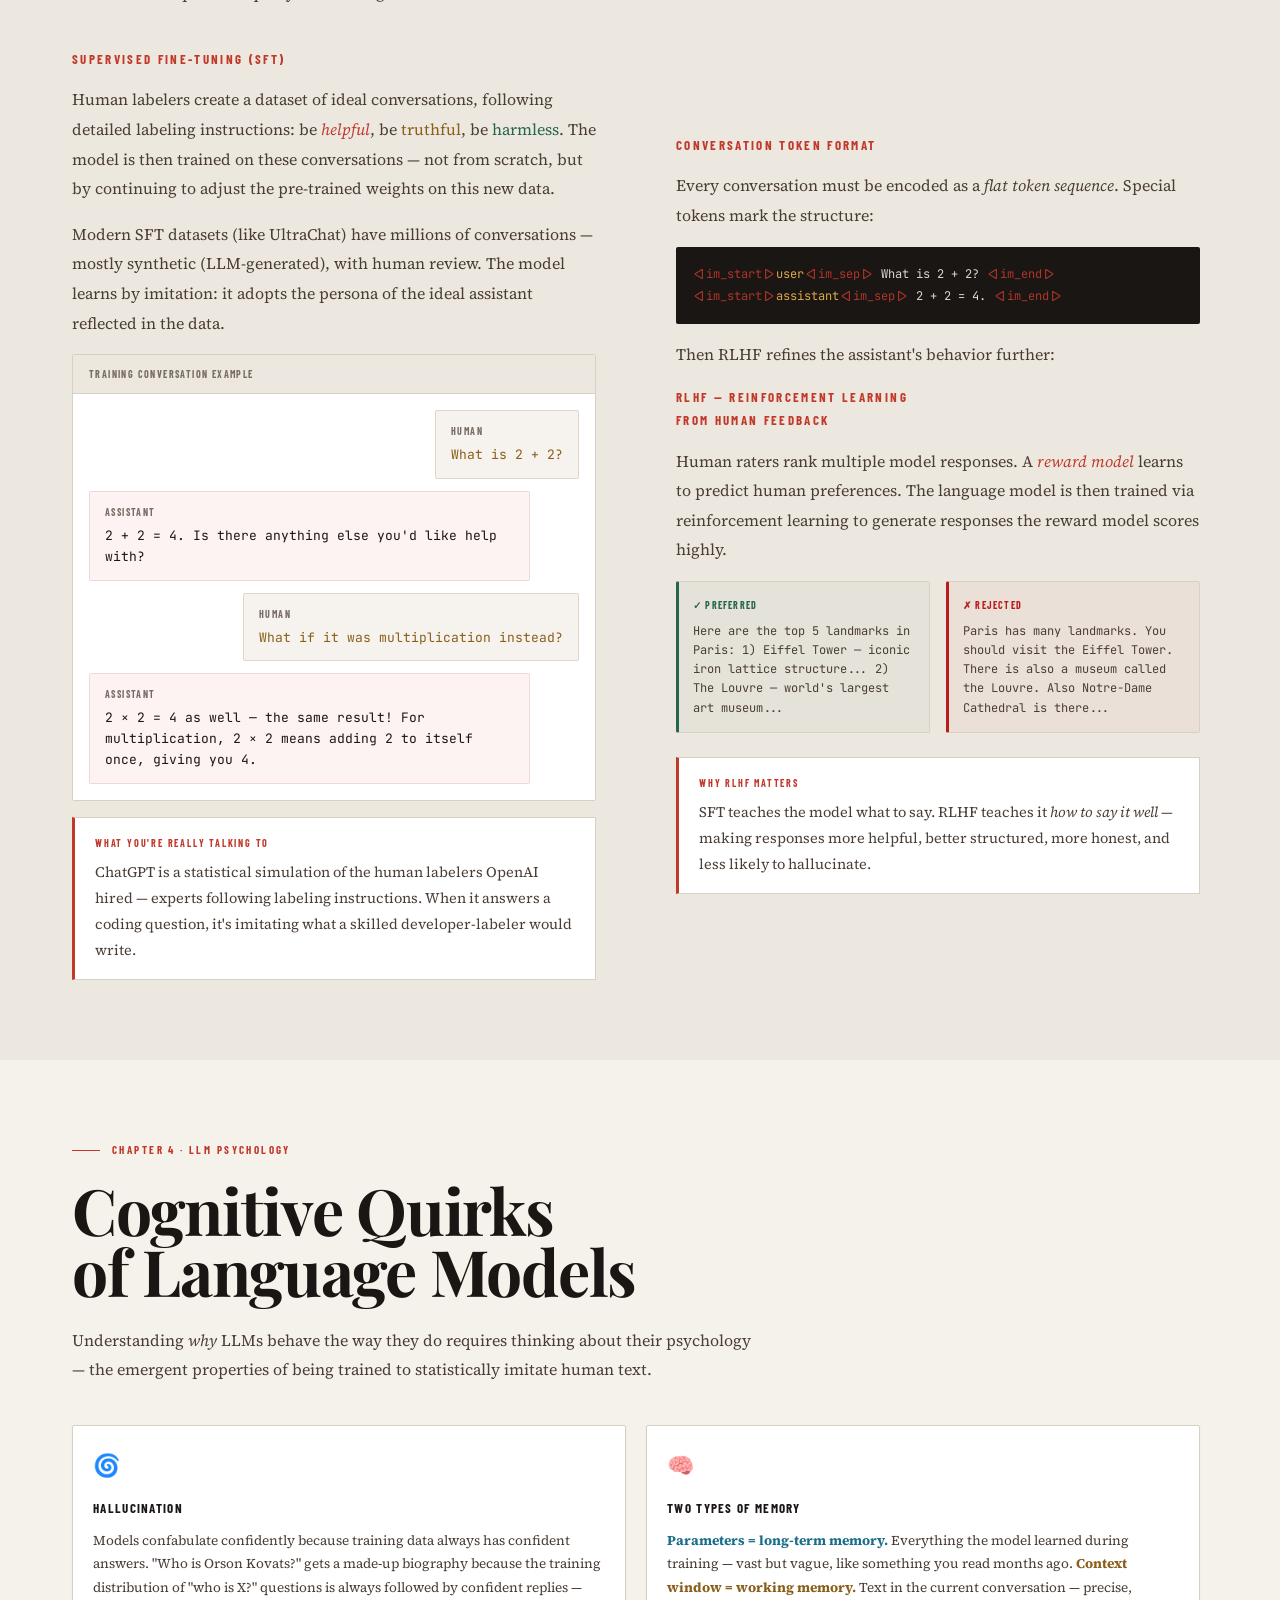
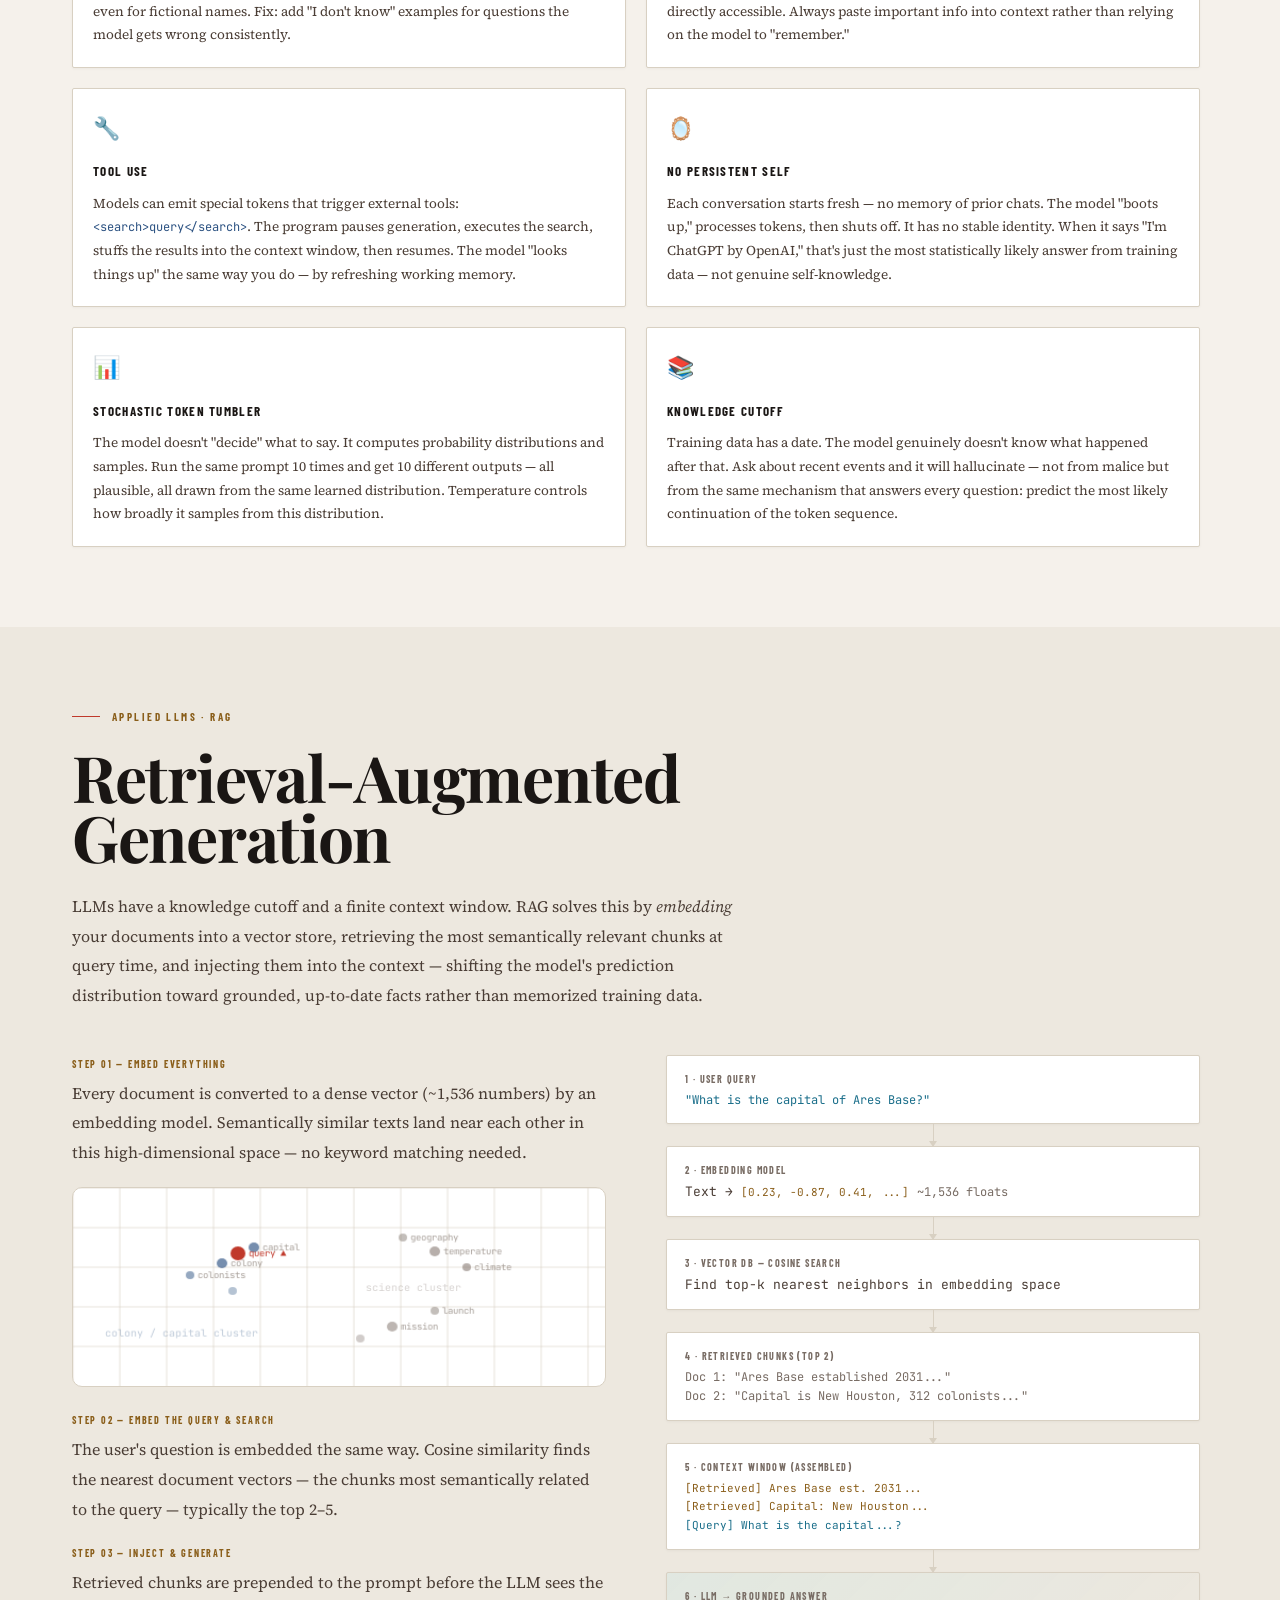
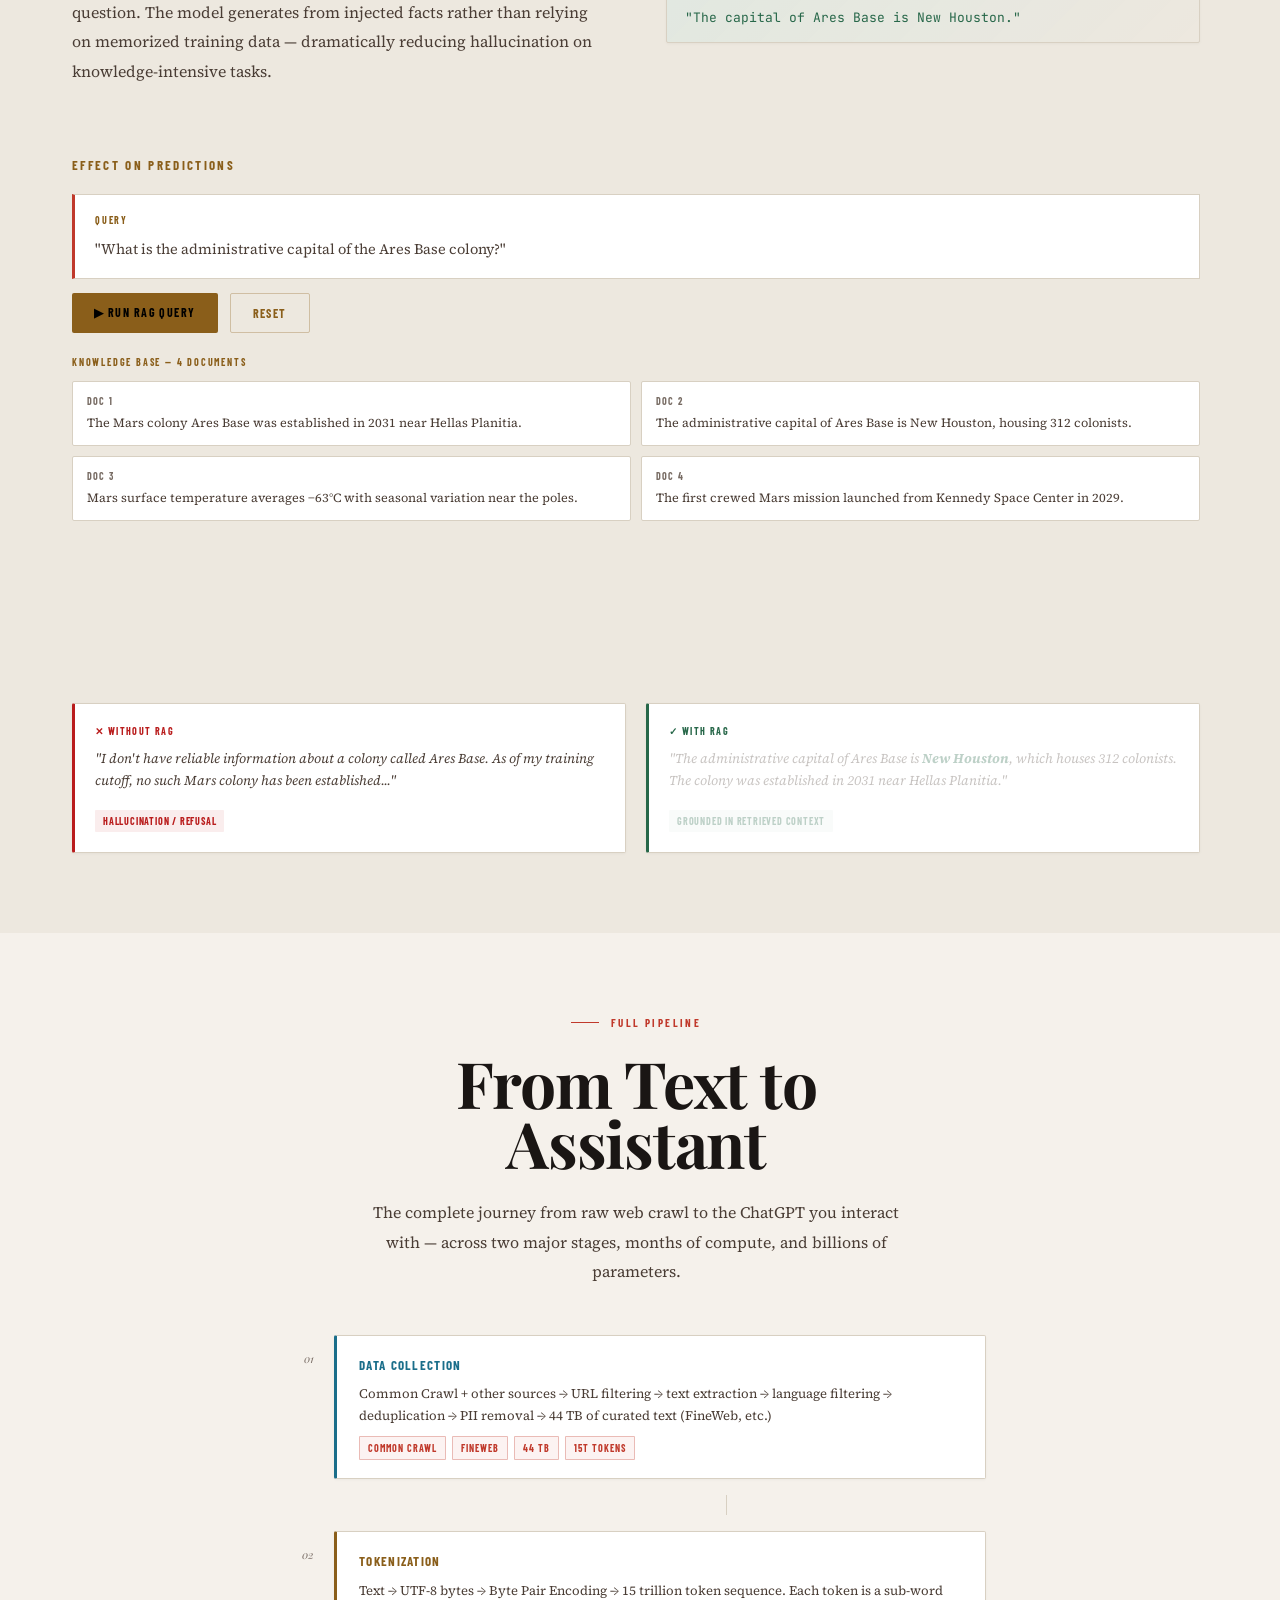
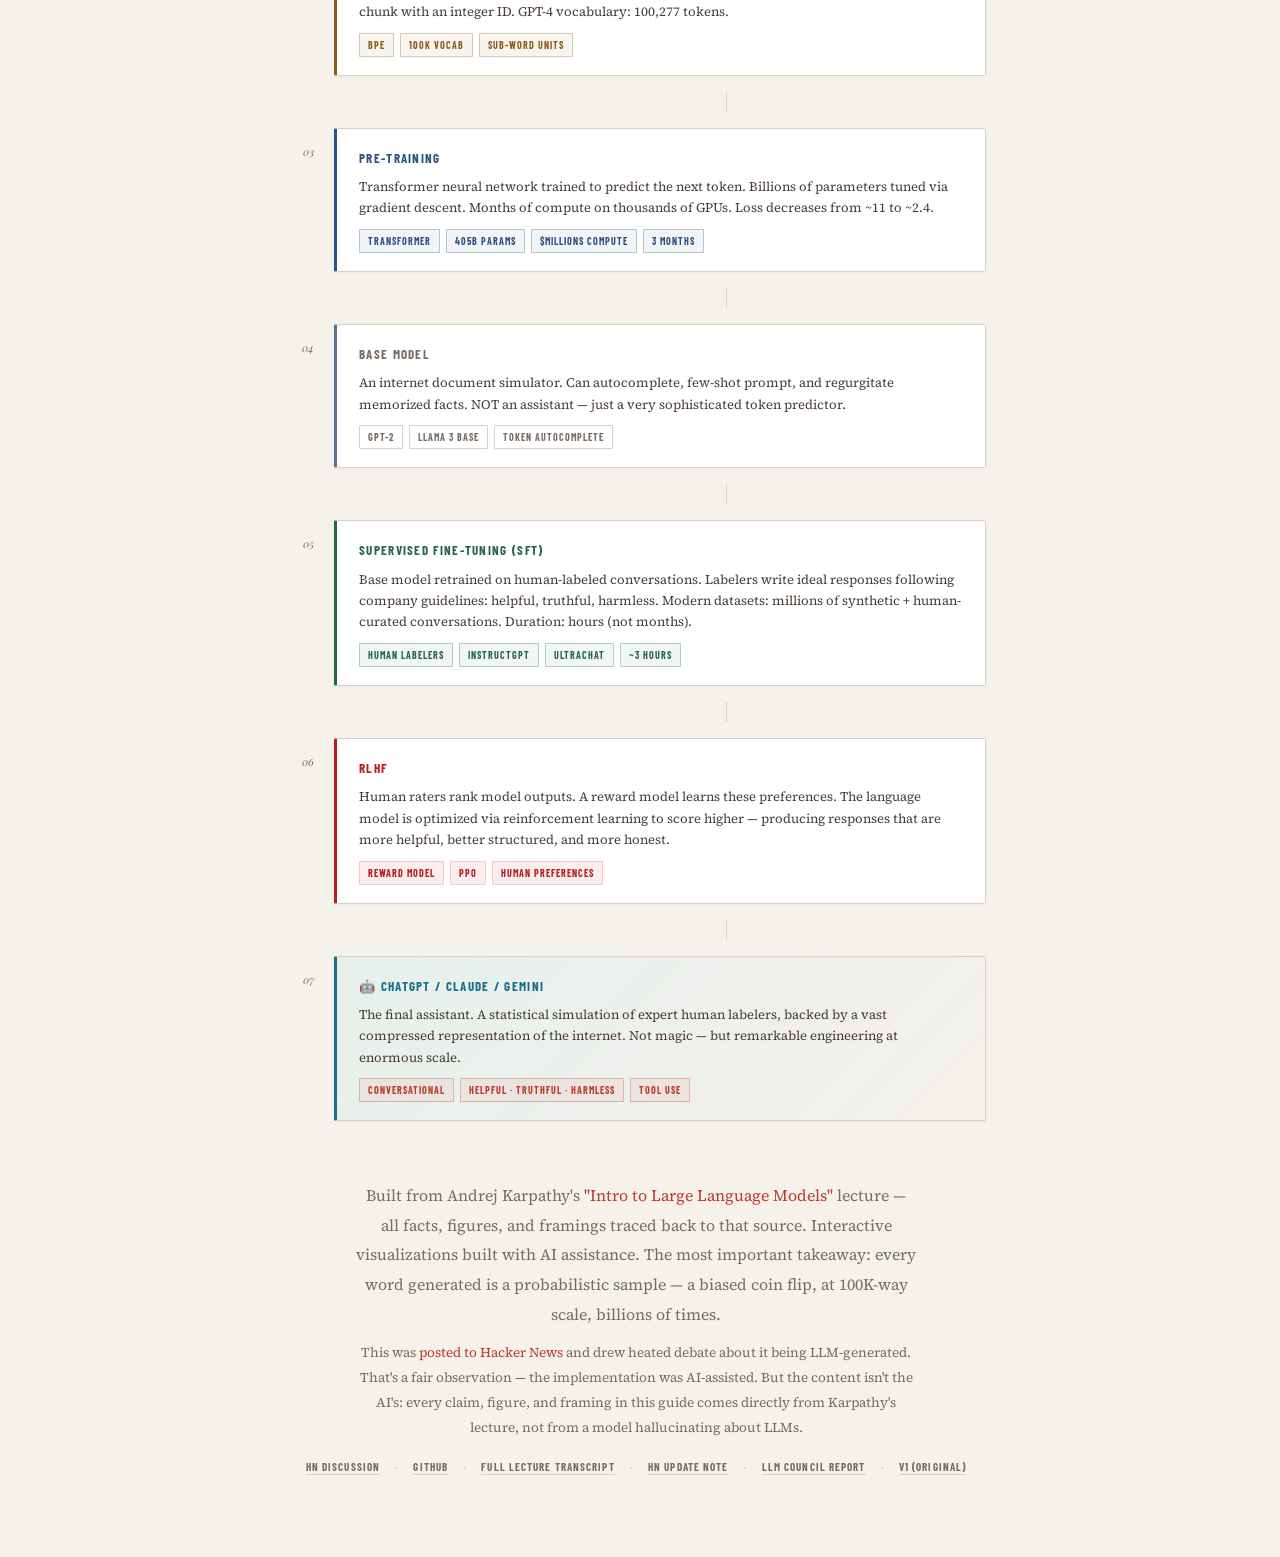
==== commit 750bb8b3: "add github repo link" ====
--- a/index.html
+++ b/index.html
@@ -919,6 +919,8 @@
       <p class="body-text" style="max-width:560px;margin:12px auto 0;font-size:13.5px;color:var(--txt2)">This was <a href="https://news.ycombinator.com/item?id=47886517" target="_blank" rel="noopener" style="color:var(--accent)">posted to Hacker News</a> and drew heated debate about it being LLM-generated. That's a fair observation — the implementation was AI-assisted. But the content isn't the AI's: every claim, figure, and framing in this guide comes directly from Karpathy's lecture, not from a model hallucinating about LLMs.</p>
       <p style="margin-top:16px;font-family:var(--ds);font-size:11px;font-weight:700;letter-spacing:.1em;text-transform:uppercase;color:var(--txt2)">
         <a href="https://news.ycombinator.com/item?id=47886517" target="_blank" rel="noopener" style="color:var(--txt2);text-decoration:none;border-bottom:1px solid var(--border);padding-bottom:1px;transition:.2s" onmouseover="this.style.color='var(--accent)';this.style.borderColor='var(--accent)'" onmouseout="this.style.color='var(--txt2)';this.style.borderColor='var(--border)'">HN discussion</a>
+        <span style="margin:0 12px;opacity:.4">·</span>
+        <a href="https://github.com/ynarwal/how-llms-work" target="_blank" rel="noopener" style="color:var(--txt2);text-decoration:none;border-bottom:1px solid var(--border);padding-bottom:1px;transition:.2s" onmouseover="this.style.color='var(--accent)';this.style.borderColor='var(--accent)'" onmouseout="this.style.color='var(--txt2)';this.style.borderColor='var(--border)'">GitHub</a>
         <span style="margin:0 12px;opacity:.4">·</span>
         <a href="transcript.txt" target="_blank" rel="noopener" style="color:var(--txt2);text-decoration:none;border-bottom:1px solid var(--border);padding-bottom:1px;transition:.2s" onmouseover="this.style.color='var(--accent)';this.style.borderColor='var(--accent)'" onmouseout="this.style.color='var(--txt2)';this.style.borderColor='var(--border)'">Full lecture transcript</a>
         <span style="margin:0 12px;opacity:.4">·</span>
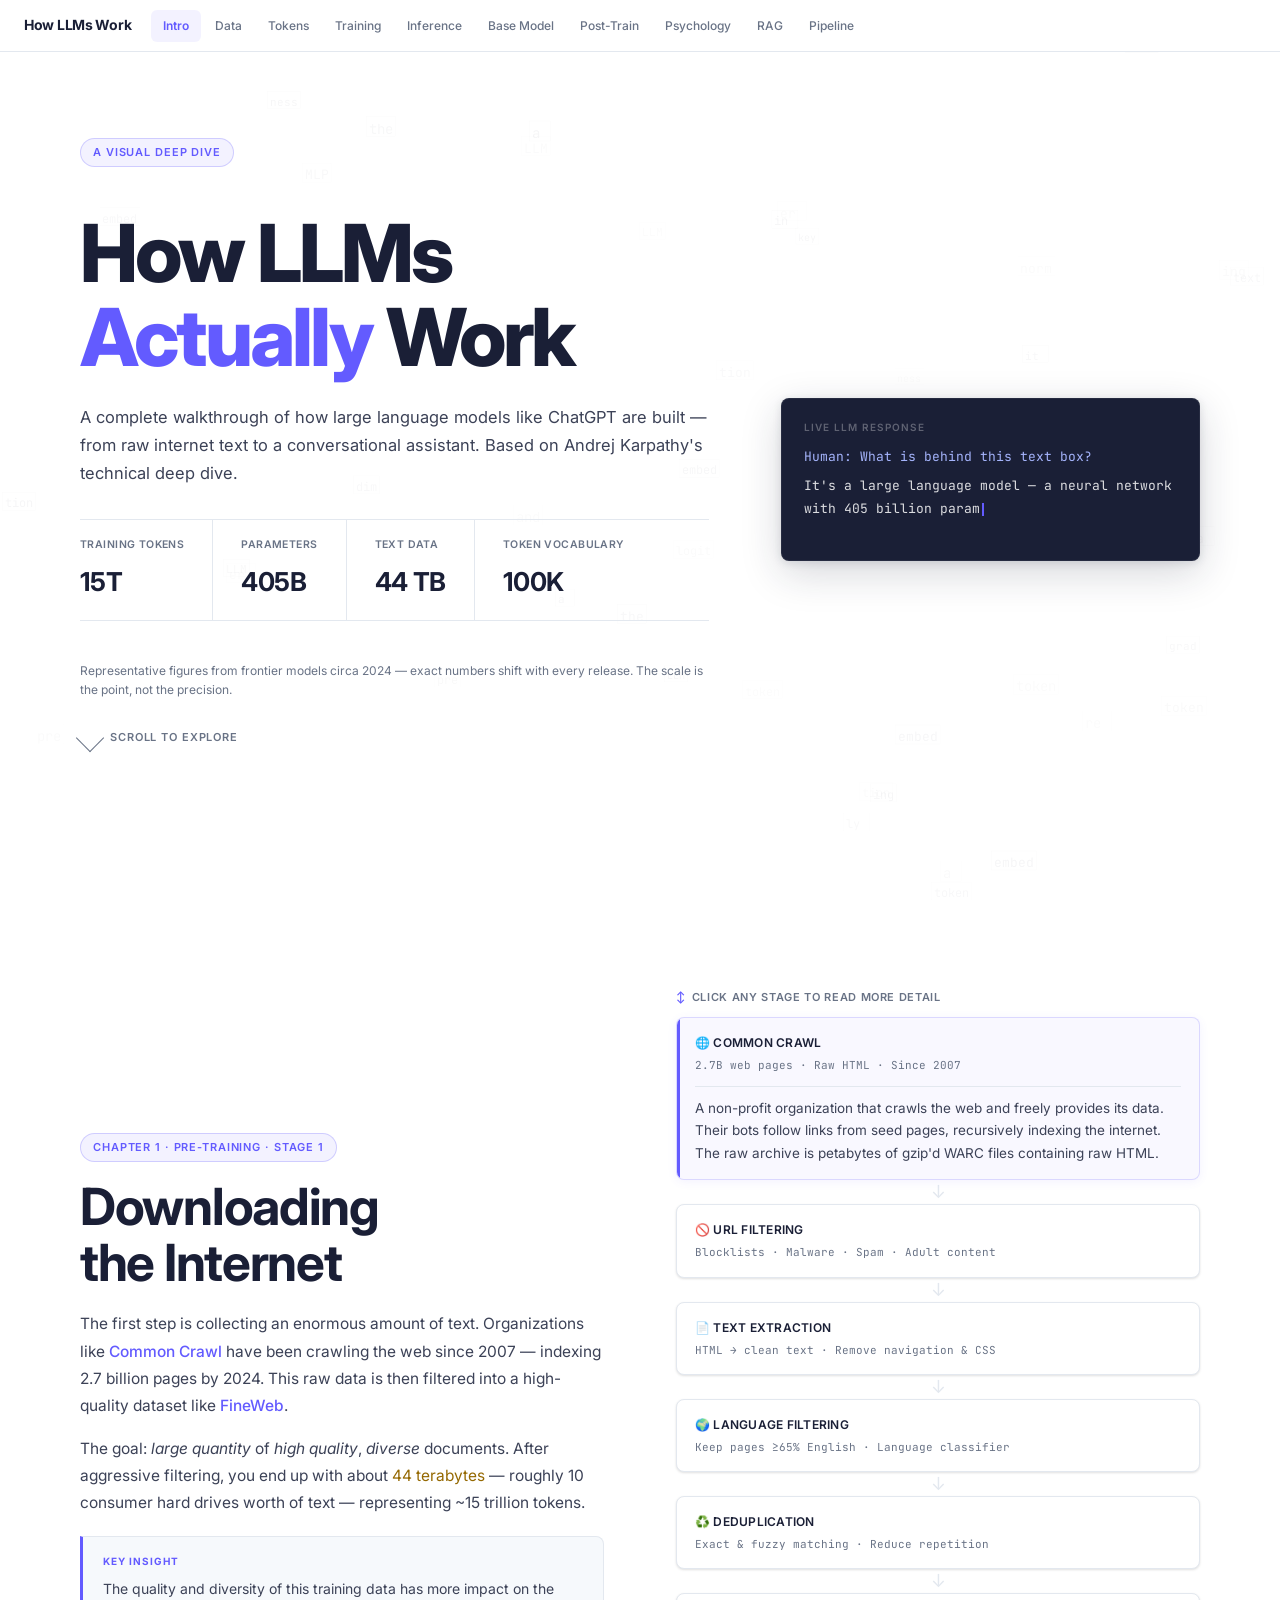
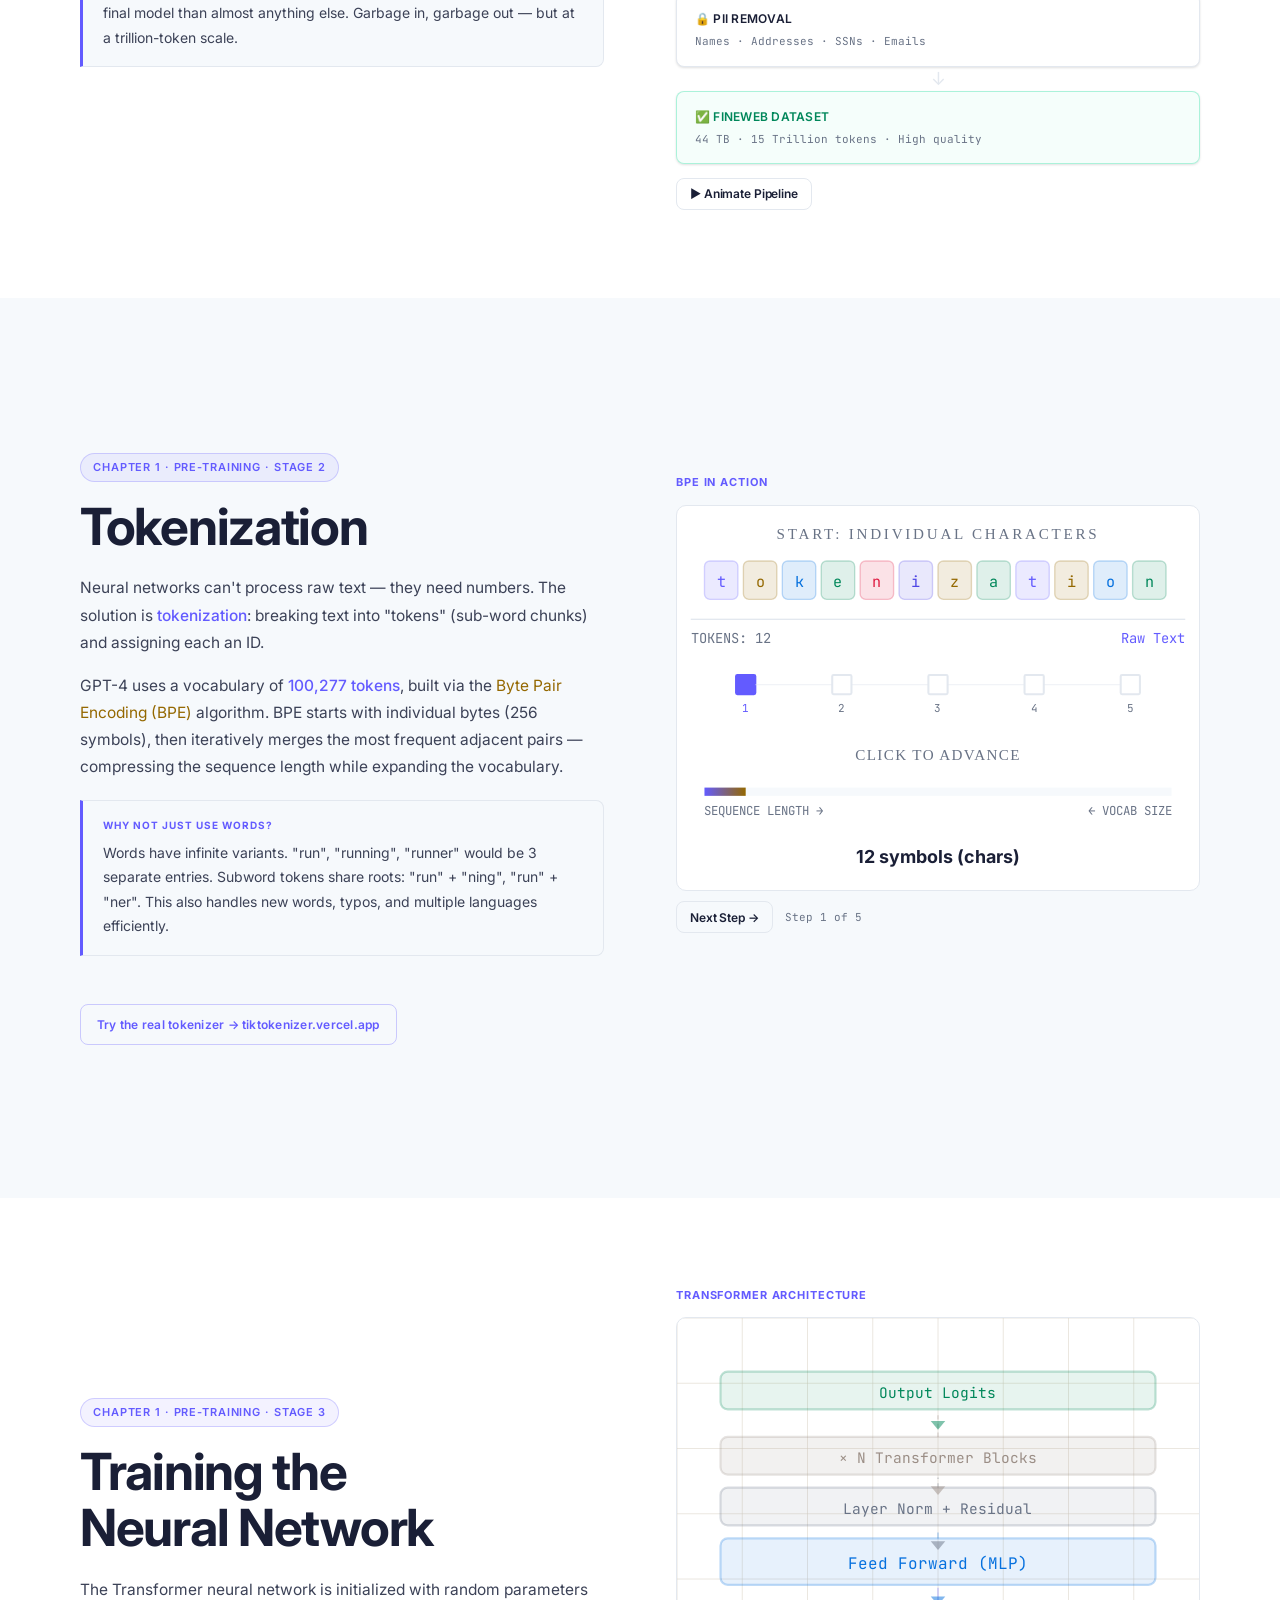
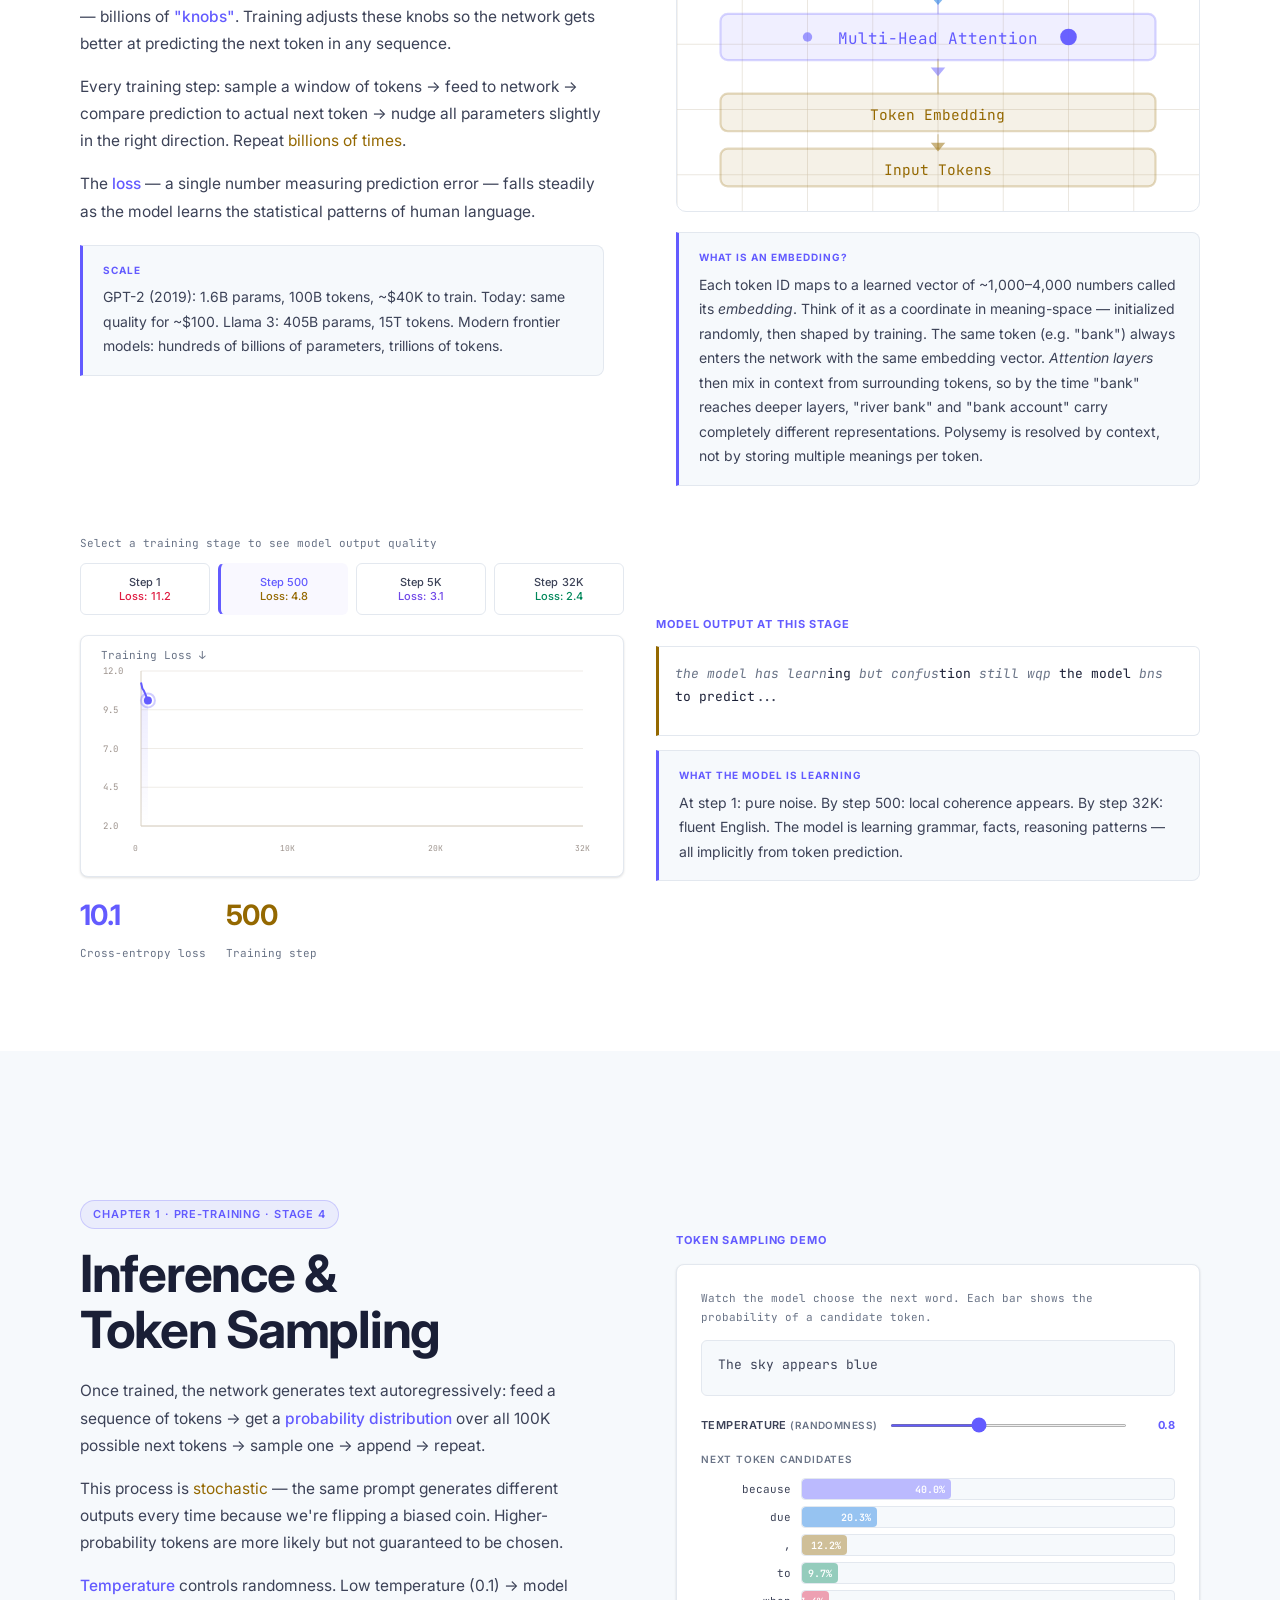
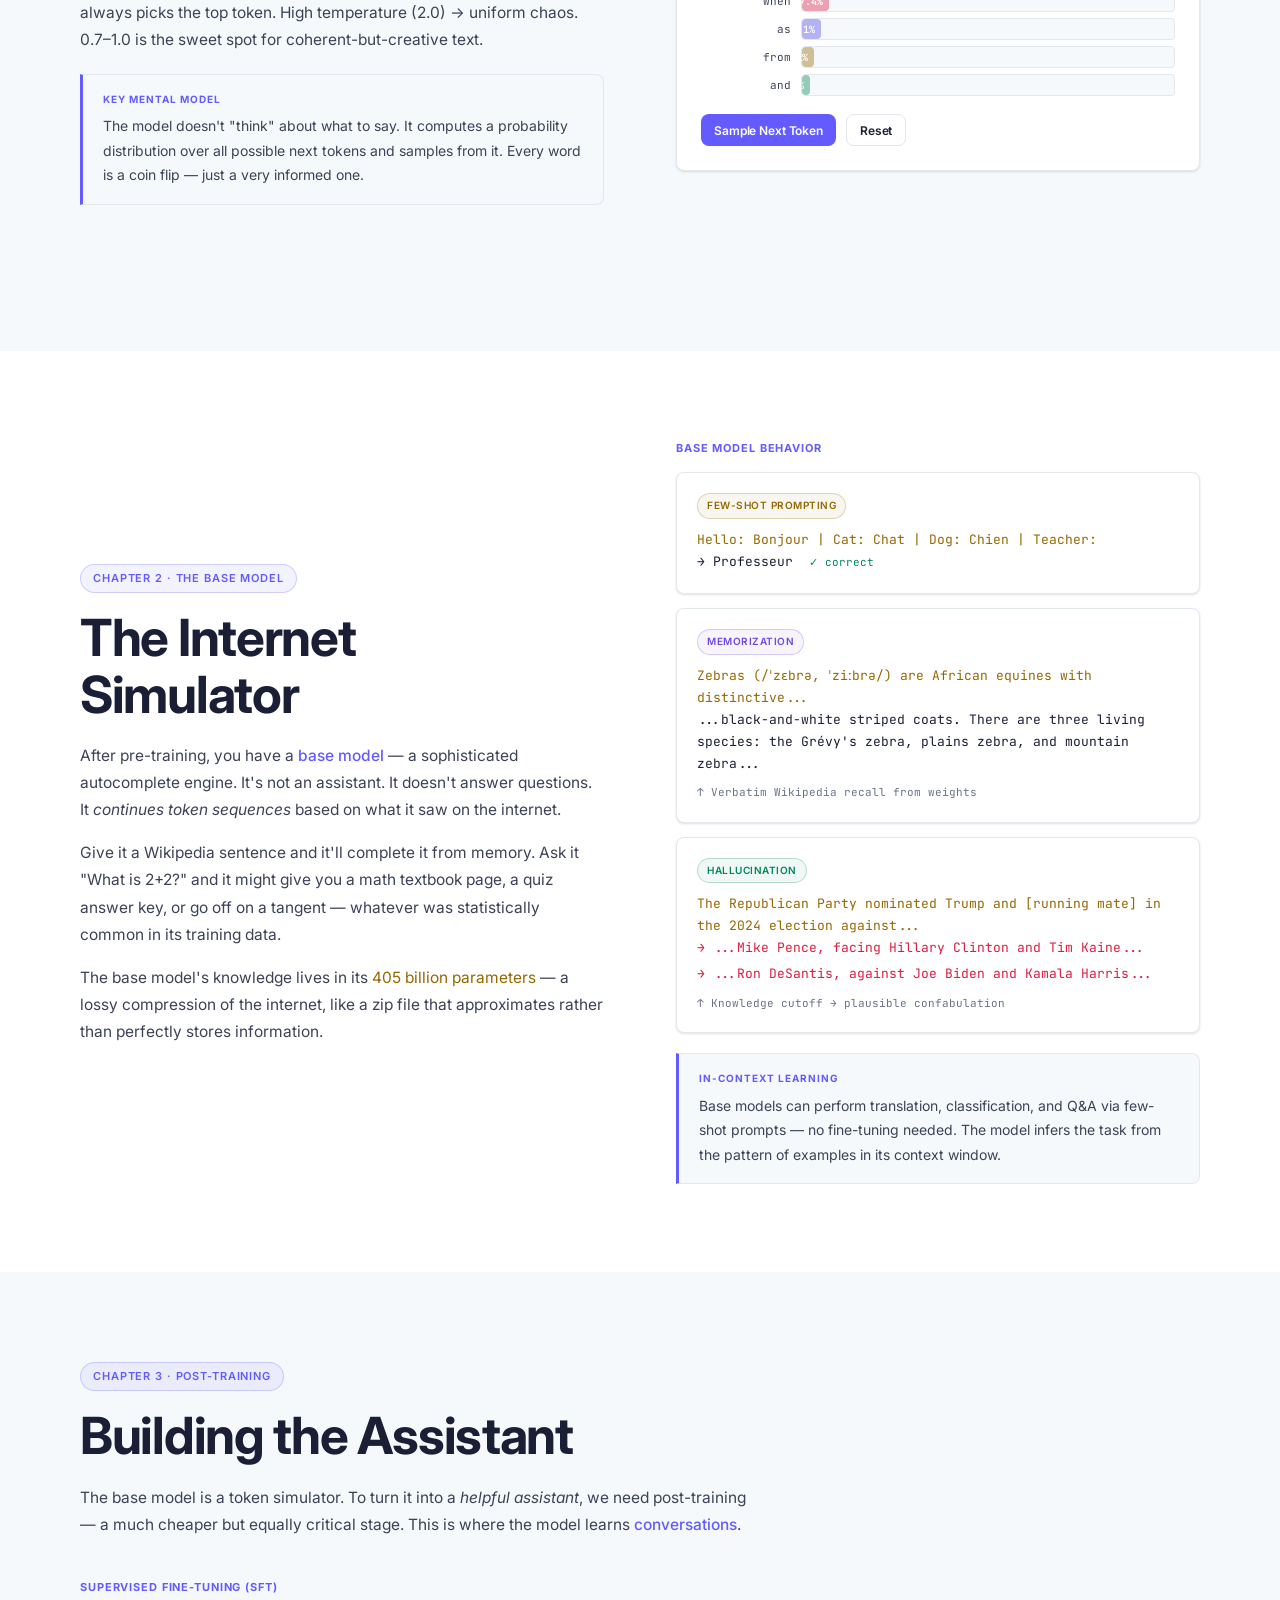
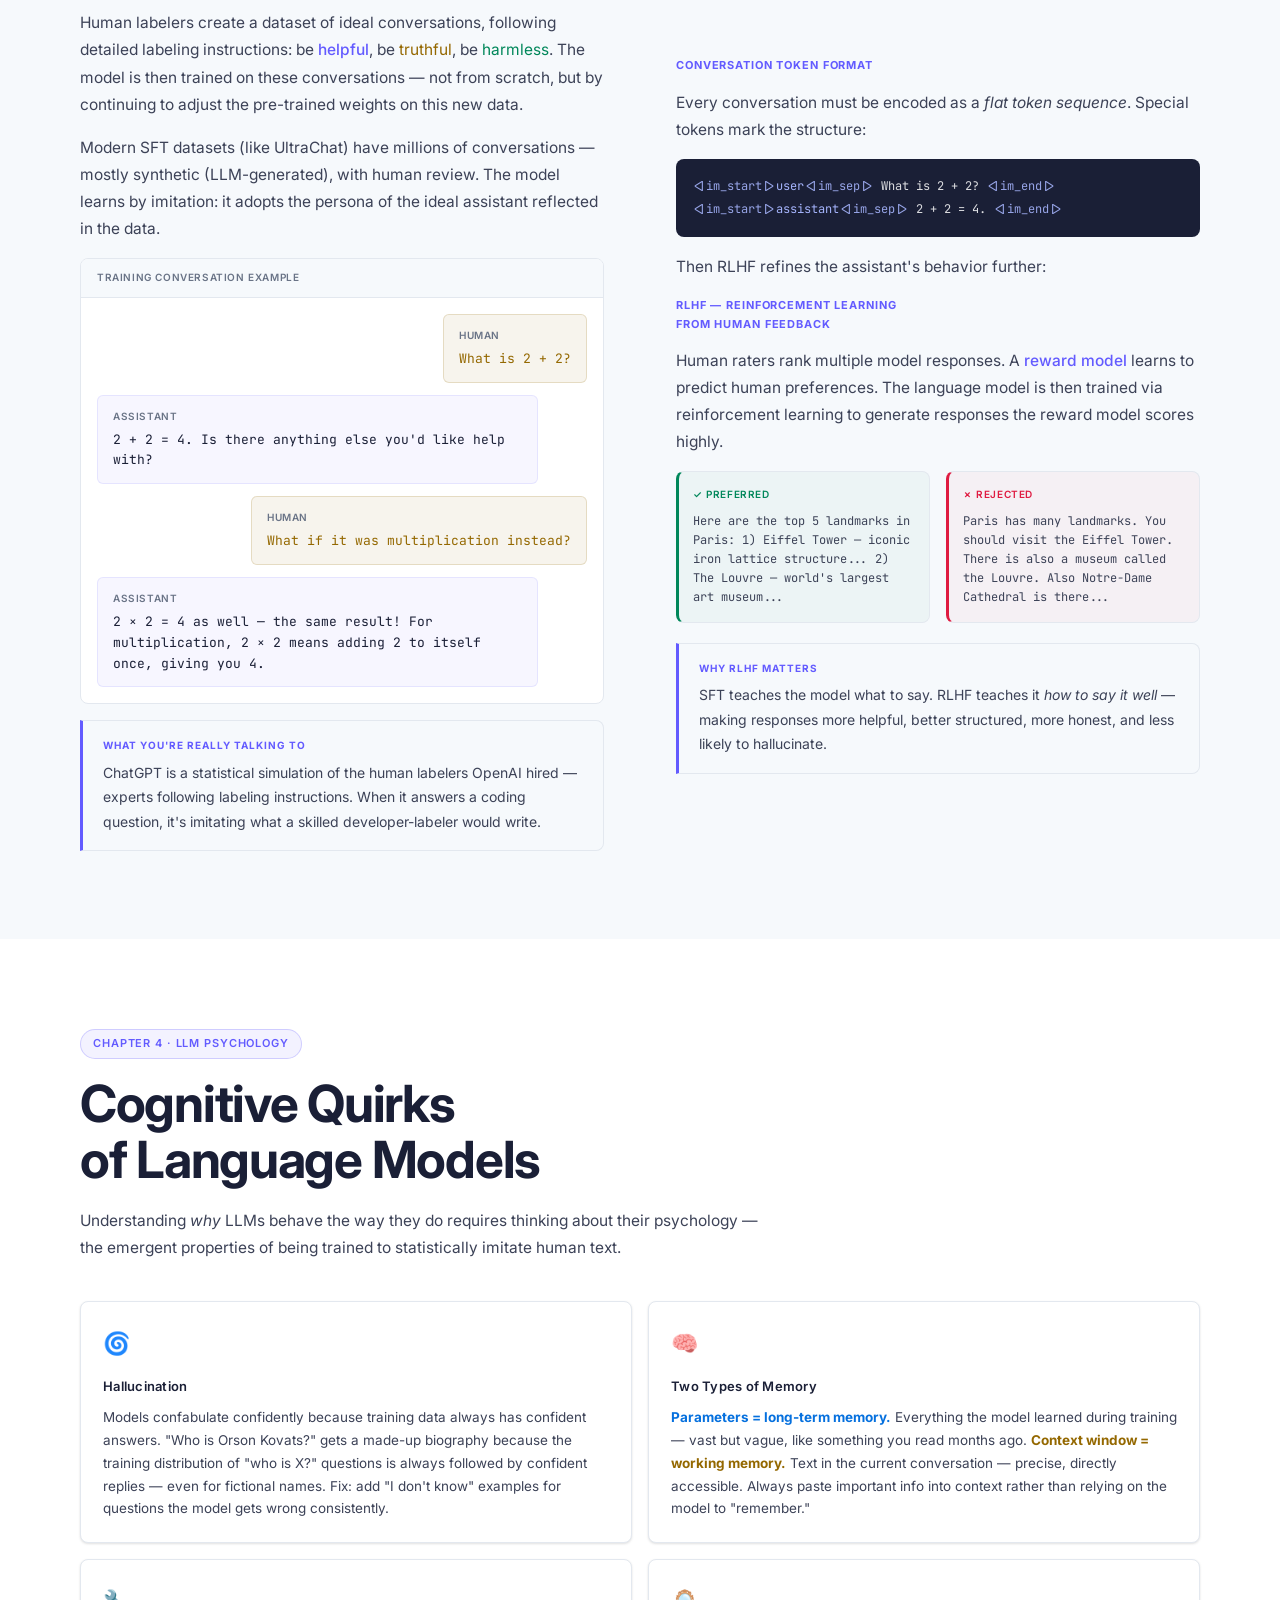
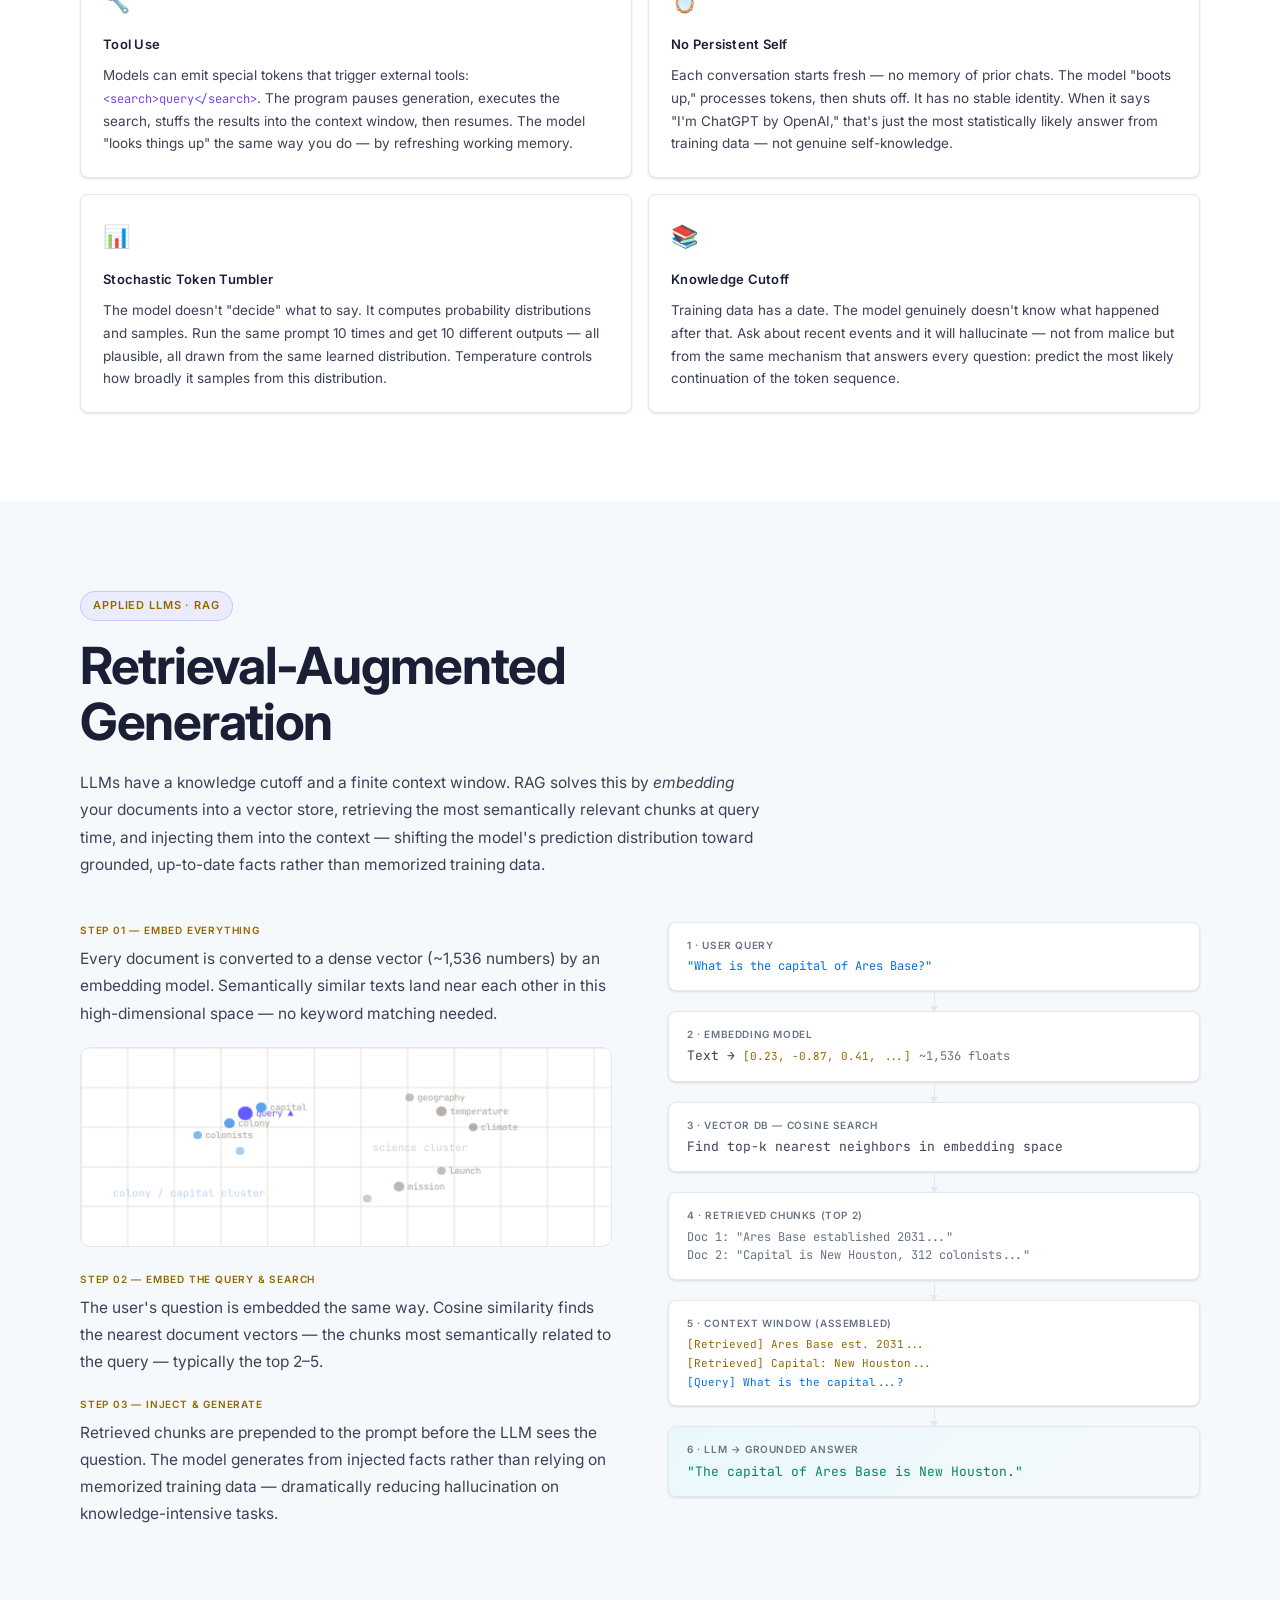
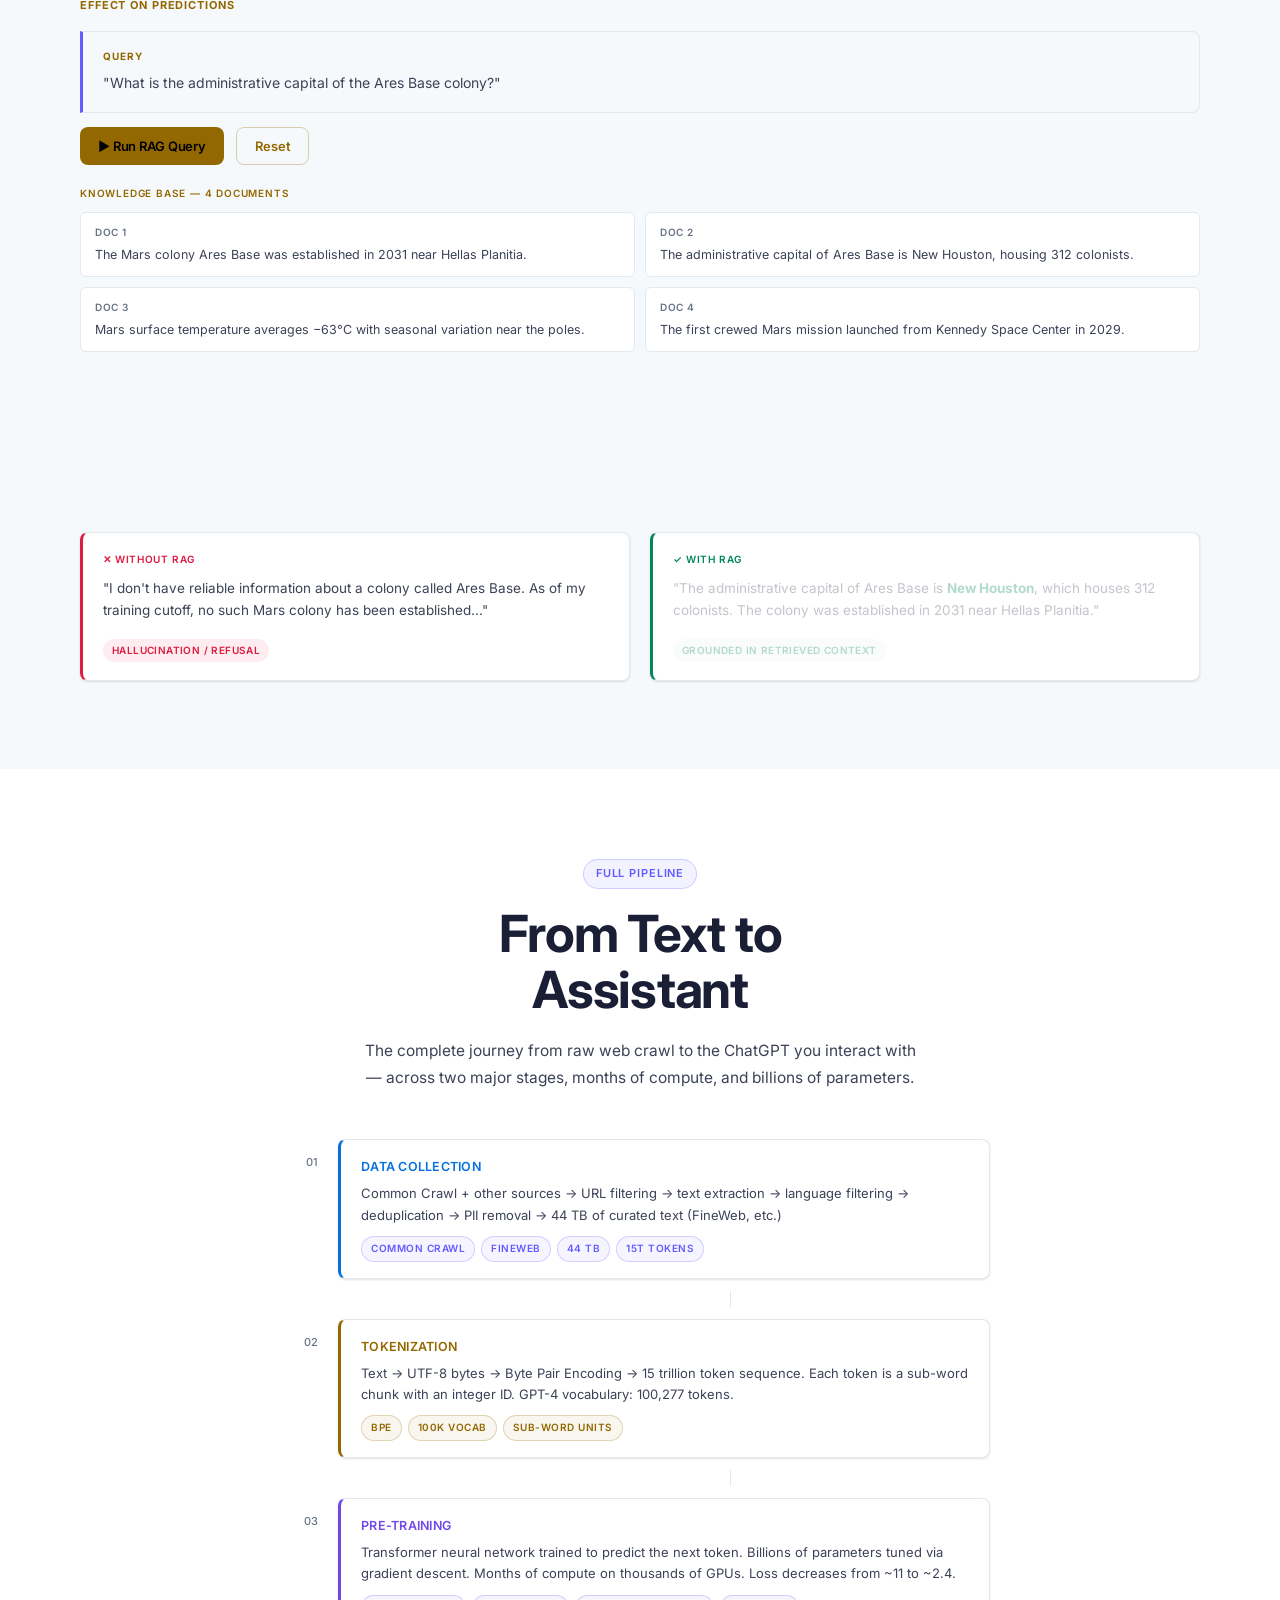
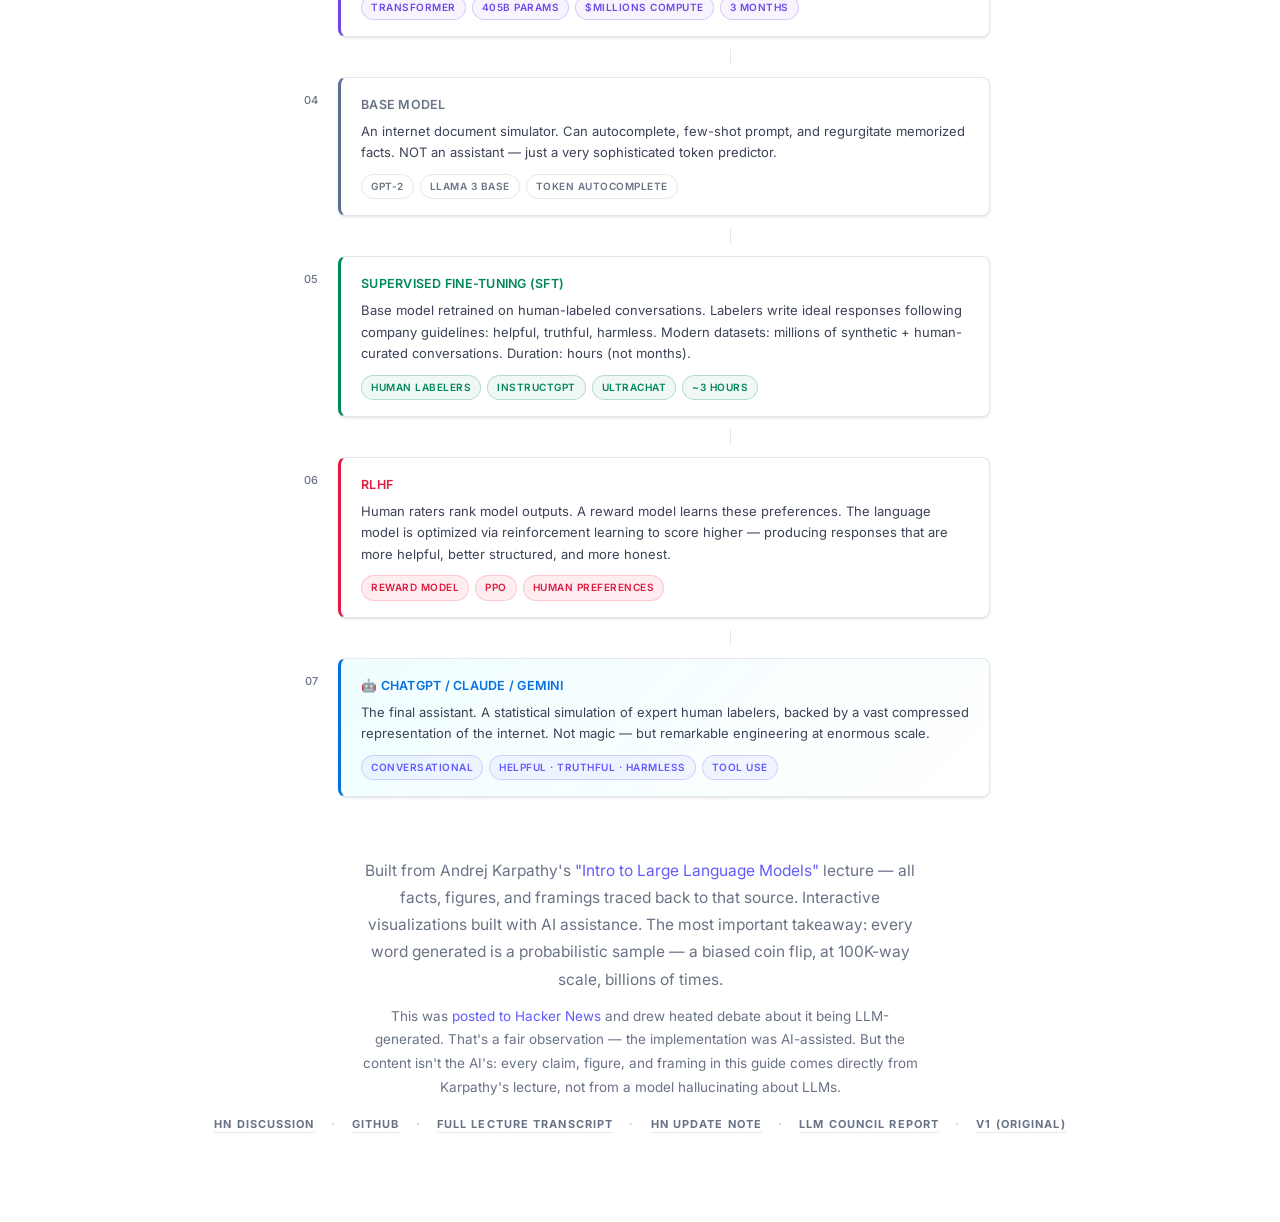
==== commit 7c5a6b90: "Update theme" ====
--- a/index.html
+++ b/index.html
@@ -6,216 +6,219 @@
 <title>How LLMs Work — A Visual Deep Dive</title>
 <link rel="preconnect" href="https://fonts.googleapis.com">
 <link rel="preconnect" href="https://fonts.gstatic.com" crossorigin>
-<link href="https://fonts.googleapis.com/css2?family=Playfair+Display:ital,wght@0,700;0,900;1,400;1,700&family=Source+Serif+4:ital,opsz,wght@0,8..60,400;0,8..60,500;1,8..60,400&family=Barlow+Condensed:wght@500;600;700&family=JetBrains+Mono:ital,wght@0,400;0,500;1,400&display=swap" rel="stylesheet">
+<link href="https://fonts.googleapis.com/css2?family=Inter:wght@400;500;600;700;800&family=JetBrains+Mono:ital,wght@0,400;0,500;1,400&display=swap" rel="stylesheet">
 <style>
 /* ── Reset & Variables ── */
 *,*::before,*::after{box-sizing:border-box;margin:0;padding:0}
 :root{
-  --bg:#F5F1EB;--surface:#EDE8DF;--card:#FFFFFF;--card2:#F5F1EB;
-  --border:#D8D0C2;--border-b:rgba(192,57,43,0.3);
-  --accent:#C0392B;--accent-d:rgba(192,57,43,0.08);--accent-g:rgba(192,57,43,0.04);
-  --amber:#8A5E1A;--amber-d:rgba(138,94,26,0.08);
-  --cyan:#1A6E8A;--cyan-d:rgba(26,110,138,0.08);
-  --purple:#2C5282;--purple-d:rgba(44,82,130,0.08);
-  --green:#276749;--green-d:rgba(39,103,73,0.08);
-  --red:#B91C1C;--red-d:rgba(185,28,28,0.08);
-  --txt:#4A3D35;--txt2:#786C64;--txt-b:#1A1614;
-  --ink:#1A1614;--ink-inv:#F5F1EB;
-  --df:'Playfair Display',Georgia,serif;
-  --ds:'Barlow Condensed','Arial Narrow',sans-serif;
-  --db:'Source Serif 4',Georgia,serif;
+  --bg:#FFFFFF;--surface:#F6F9FC;--card:#FFFFFF;--card2:#F6F9FC;
+  --border:#E3E8EF;--border-b:rgba(99,91,255,0.25);
+  --accent:#635BFF;--accent-d:rgba(99,91,255,0.08);--accent-g:rgba(99,91,255,0.04);
+  --amber:#946800;--amber-d:rgba(148,104,0,0.08);
+  --cyan:#0570DE;--cyan-d:rgba(5,112,222,0.08);
+  --purple:#7048E8;--purple-d:rgba(112,72,232,0.08);
+  --green:#00875A;--green-d:rgba(0,135,90,0.08);
+  --red:#DF1B41;--red-d:rgba(223,27,65,0.08);
+  --txt:#3C4257;--txt2:#697386;--txt-b:#1A1F36;
+  --ink:#1A1F36;--ink-inv:#FFFFFF;
+  --df:'Inter',-apple-system,BlinkMacSystemFont,'Segoe UI',sans-serif;
+  --ds:'Inter',-apple-system,BlinkMacSystemFont,'Segoe UI',sans-serif;
+  --db:'Inter',-apple-system,BlinkMacSystemFont,'Segoe UI',sans-serif;
   --dm:'JetBrains Mono','Courier New',monospace;
+  --radius:8px;--radius-sm:6px;
+  --shadow-sm:0 1px 3px rgba(0,0,0,0.08),0 1px 2px rgba(0,0,0,0.05);
+  --shadow-md:0 4px 8px rgba(0,0,0,0.06),0 1px 3px rgba(0,0,0,0.05);
   --focus-ring:0 0 0 2px var(--bg),0 0 0 4px var(--accent);
 }
-html{scroll-behavior:smooth;overflow-anchor:none;scroll-padding-top:48px}
-body{background:var(--bg);color:var(--txt);font-family:var(--db);font-size:16px;line-height:1.8;overflow-x:hidden;-webkit-text-size-adjust:100%}
-::selection{background:rgba(192,57,43,0.15);color:var(--ink)}
+html{scroll-behavior:smooth;overflow-anchor:none;scroll-padding-top:52px}
+body{background:var(--bg);color:var(--txt);font-family:var(--db);font-size:16px;line-height:1.75;overflow-x:hidden;-webkit-text-size-adjust:100%;-webkit-font-smoothing:antialiased}
+::selection{background:rgba(99,91,255,0.12);color:var(--ink)}
 a{color:var(--accent);text-decoration:none}
 a:hover{text-decoration:underline}
-a:focus-visible{outline:none;box-shadow:var(--focus-ring);border-radius:2px}
+a:focus-visible{outline:none;box-shadow:var(--focus-ring);border-radius:4px}
 
 /* Skip link */
-.skip-link{position:absolute;top:-100px;left:16px;z-index:9999;background:var(--ink);color:var(--bg);font-family:var(--ds);font-size:13px;font-weight:700;letter-spacing:.1em;text-transform:uppercase;padding:10px 20px;border-radius:0 0 3px 3px;text-decoration:none;transition:top .2s}
+.skip-link{position:absolute;top:-100px;left:16px;z-index:9999;background:var(--ink);color:var(--bg);font-family:var(--ds);font-size:13px;font-weight:600;letter-spacing:.04em;padding:10px 20px;border-radius:0 0 var(--radius) var(--radius);text-decoration:none;transition:top .2s}
 .skip-link:focus{top:0}
 
 :focus-visible{outline:none;box-shadow:var(--focus-ring)}
 button:focus-visible,[role="button"]:focus-visible,input:focus-visible,textarea:focus-visible,select:focus-visible{outline:none;box-shadow:var(--focus-ring)}
 
 /* Scrollbar */
-::-webkit-scrollbar{width:3px}
-::-webkit-scrollbar-track{background:var(--bg)}
-::-webkit-scrollbar-thumb{background:rgba(192,57,43,0.35);border-radius:0}
-
-/* ── Side Nav ── */
-.top-nav{position:fixed;top:0;left:0;right:0;z-index:200;height:48px;background:rgba(245,241,235,0.97);backdrop-filter:blur(12px);-webkit-backdrop-filter:blur(12px);border-bottom:1px solid var(--border)}
-.top-nav-inner{display:flex;align-items:center;width:100%;height:100%;padding:0 20px;min-width:0}
-.top-nav-brand{font-family:var(--df);font-size:13px;font-weight:700;font-style:italic;color:var(--ink);white-space:nowrap;flex-shrink:0;margin-right:20px;letter-spacing:-.01em;user-select:none}
-.top-nav-links{display:flex;align-items:center;flex:1;overflow-x:auto;scrollbar-width:none;min-width:0}
+::-webkit-scrollbar{width:4px}
+::-webkit-scrollbar-track{background:var(--surface)}
+::-webkit-scrollbar-thumb{background:rgba(99,91,255,0.3);border-radius:4px}
+
+/* ── Top Nav ── */
+.top-nav{position:fixed;top:0;left:0;right:0;z-index:200;height:52px;background:rgba(255,255,255,0.97);backdrop-filter:blur(16px);-webkit-backdrop-filter:blur(16px);border-bottom:1px solid var(--border)}
+.top-nav-inner{display:flex;align-items:center;width:100%;height:100%;padding:0 24px;min-width:0;gap:4px}
+.top-nav-brand{font-family:var(--df);font-size:14px;font-weight:700;color:var(--ink);white-space:nowrap;flex-shrink:0;margin-right:16px;letter-spacing:-.02em;user-select:none}
+.top-nav-links{display:flex;align-items:center;flex:1;overflow-x:auto;scrollbar-width:none;min-width:0;gap:2px}
 .top-nav-links::-webkit-scrollbar{display:none}
-.tnav-btn{border:none;background:none;font-family:var(--ds);font-size:10px;font-weight:700;letter-spacing:.1em;text-transform:uppercase;color:var(--txt2);cursor:pointer;padding:0 13px;height:48px;white-space:nowrap;flex-shrink:0;border-bottom:2px solid transparent;transition:.2s}
-.tnav-btn:hover{color:var(--ink)}
-.tnav-btn.active{color:var(--accent);border-bottom-color:var(--accent)}
+.tnav-btn{border:none;background:none;font-family:var(--ds);font-size:12px;font-weight:500;letter-spacing:0;color:var(--txt2);cursor:pointer;padding:6px 12px;height:32px;white-space:nowrap;flex-shrink:0;border-radius:6px;border-bottom:none;transition:background .15s,color .15s}
+.tnav-btn:hover{color:var(--ink);background:var(--surface)}
+.tnav-btn.active{color:var(--accent);background:var(--accent-d);font-weight:600}
 .tnav-btn:focus-visible{outline:none;box-shadow:var(--focus-ring)}
 /* ── Progress Bar ── */
-.progress-bar{position:fixed;top:0;left:0;width:0%;height:2px;background:var(--accent);z-index:300;transition:width .1s}
+.progress-bar{position:fixed;top:0;left:0;width:0%;height:2px;background:linear-gradient(90deg,var(--accent),#00D4FF);z-index:300;transition:width .1s}
 
 /* ── Section Base ── */
-.section{min-height:100vh;min-height:100svh;padding:80px 80px 80px 72px;display:flex;align-items:center;position:relative;overflow:hidden}
+.section{min-height:100vh;min-height:100svh;padding:88px 80px 88px 80px;display:flex;align-items:center;position:relative;overflow:hidden}
 .section:nth-child(even){background:var(--surface)}
 .section::before{content:'';position:absolute;inset:0;pointer-events:none}
 .section-inner{width:100%;max-width:1280px;margin:0 auto}
-.two-col{display:grid;grid-template-columns:1fr 1fr;gap:80px;align-items:center}
-.three-col{display:grid;grid-template-columns:repeat(3,1fr);gap:32px}
+.two-col{display:grid;grid-template-columns:1fr 1fr;gap:72px;align-items:center}
+.three-col{display:grid;grid-template-columns:repeat(3,1fr);gap:24px}
 
 /* ── Typography ── */
-.chapter-badge{font-family:var(--ds);font-size:11px;font-weight:700;letter-spacing:.22em;text-transform:uppercase;color:var(--accent);margin-bottom:20px;display:flex;align-items:center;gap:12px}
-.chapter-badge::before{content:'';width:28px;height:1px;background:var(--accent)}
-h1.hero-title{font-family:var(--df);font-size:clamp(58px,8vw,108px);font-weight:900;line-height:.9;color:var(--txt-b);letter-spacing:-.025em;margin-bottom:28px}
-h1.hero-title span{font-style:italic;color:var(--accent)}
-h2.section-title{font-family:var(--df);font-size:clamp(38px,5vw,66px);font-weight:700;line-height:.95;color:var(--txt-b);letter-spacing:-.02em;margin-bottom:24px}
-h3.sub-title{font-family:var(--ds);font-size:13px;font-weight:700;color:var(--accent);margin-bottom:14px;letter-spacing:.18em;text-transform:uppercase}
-p.body-text{color:var(--txt);font-size:16px;line-height:1.85;margin-bottom:16px}
-.highlight{color:var(--accent);font-style:italic}
+.chapter-badge{font-family:var(--ds);font-size:11px;font-weight:600;letter-spacing:.08em;text-transform:uppercase;color:var(--accent);margin-bottom:16px;display:inline-flex;align-items:center;gap:8px;background:var(--accent-d);border:1px solid var(--border-b);padding:4px 12px;border-radius:100px}
+.chapter-badge::before{display:none}
+h1.hero-title{font-family:var(--df);font-size:clamp(48px,6.5vw,80px);font-weight:800;line-height:1.05;color:var(--txt-b);letter-spacing:-.035em;margin-bottom:24px}
+h1.hero-title span{font-style:normal;color:var(--accent)}
+h2.section-title{font-family:var(--df);font-size:clamp(32px,4vw,52px);font-weight:700;line-height:1.1;color:var(--txt-b);letter-spacing:-.025em;margin-bottom:20px}
+h3.sub-title{font-family:var(--ds);font-size:11px;font-weight:700;color:var(--accent);margin-bottom:12px;letter-spacing:.08em;text-transform:uppercase}
+p.body-text{color:var(--txt);font-size:15.5px;line-height:1.75;margin-bottom:16px}
+.highlight{color:var(--accent);font-style:normal;font-weight:500}
 .highlight-a{color:var(--amber)}
 .highlight-p{color:var(--purple)}
 .highlight-g{color:var(--green)}
 
 /* ── Cards ── */
-.card{background:var(--card);border:1px solid var(--border);border-radius:2px;padding:24px;box-shadow:0 1px 4px rgba(26,22,20,0.06)}
+.card{background:var(--card);border:1px solid var(--border);border-radius:var(--radius);padding:24px;box-shadow:var(--shadow-sm)}
 .card-glow{border-left:3px solid var(--accent)}
-.insight-box{background:var(--card);border:1px solid var(--border);border-left:3px solid var(--accent);padding:16px 20px;margin-top:24px;font-size:14.5px;color:var(--txt);font-family:var(--db)}
-.insight-box strong{color:var(--accent);font-family:var(--ds);font-size:10px;font-weight:700;letter-spacing:.18em;text-transform:uppercase;display:block;margin-bottom:7px}
+.insight-box{background:var(--surface);border:1px solid var(--border);border-left:3px solid var(--accent);padding:16px 20px;margin-top:20px;font-size:14px;color:var(--txt);font-family:var(--db);border-radius:0 var(--radius) var(--radius) 0}
+.insight-box strong{color:var(--accent);font-family:var(--ds);font-size:10px;font-weight:700;letter-spacing:.1em;text-transform:uppercase;display:block;margin-bottom:6px}
 
 /* ── Tags / Badges ── */
-.tag{font-family:var(--ds);font-size:10px;font-weight:700;letter-spacing:.1em;text-transform:uppercase;padding:2px 8px;border-radius:1px;border:1px solid;display:inline-flex;align-items:center;gap:5px}
-.tag-c{color:var(--accent);border-color:rgba(192,57,43,0.3);background:rgba(192,57,43,0.06)}
-.tag-a{color:var(--amber);border-color:rgba(138,94,26,0.3);background:rgba(138,94,26,0.06)}
-.tag-p{color:var(--purple);border-color:rgba(44,82,130,0.3);background:rgba(44,82,130,0.06)}
-.tag-g{color:var(--green);border-color:rgba(39,103,73,0.3);background:rgba(39,103,73,0.06)}
+.tag{font-family:var(--ds);font-size:10px;font-weight:600;letter-spacing:.05em;text-transform:uppercase;padding:3px 9px;border-radius:100px;border:1px solid;display:inline-flex;align-items:center;gap:5px}
+.tag-c{color:var(--accent);border-color:rgba(99,91,255,0.25);background:rgba(99,91,255,0.06)}
+.tag-a{color:var(--amber);border-color:rgba(148,104,0,0.25);background:rgba(148,104,0,0.06)}
+.tag-p{color:var(--purple);border-color:rgba(112,72,232,0.25);background:rgba(112,72,232,0.06)}
+.tag-g{color:var(--green);border-color:rgba(0,135,90,0.25);background:rgba(0,135,90,0.06)}
 
 /* ── Buttons ── */
-.btn{font-family:var(--ds);font-size:12px;font-weight:700;letter-spacing:.12em;text-transform:uppercase;padding:10px 22px;border-radius:2px;border:none;cursor:pointer;transition:.2s;display:inline-flex;align-items:center;gap:8px;min-height:40px;flex-shrink:0;white-space:nowrap}
-.btn-primary{background:var(--ink);color:var(--ink-inv)}
-.btn-primary:hover{background:var(--accent);box-shadow:0 4px 14px rgba(192,57,43,0.25)}
+.btn{font-family:var(--ds);font-size:13px;font-weight:600;letter-spacing:-.01em;padding:9px 18px;border-radius:var(--radius);border:none;cursor:pointer;transition:background .15s,box-shadow .15s,color .15s;display:inline-flex;align-items:center;gap:7px;min-height:38px;flex-shrink:0;white-space:nowrap}
+.btn-primary{background:var(--accent);color:#fff}
+.btn-primary:hover{background:#4F46E5;box-shadow:0 4px 14px rgba(99,91,255,0.3)}
 .btn-primary:disabled{background:var(--border);color:var(--txt2);cursor:not-allowed;box-shadow:none}
 .btn-ghost{background:transparent;color:var(--ink);border:1px solid var(--border)}
 .btn-ghost:hover{border-color:var(--accent);color:var(--accent);background:var(--accent-g)}
-.btn-sm{padding:7px 14px;font-size:11px;min-height:34px}
+.btn-sm{padding:6px 13px;font-size:12px;min-height:32px}
 
 /* ── SECTION 1: HERO ── */
 #s-intro{min-height:100vh;min-height:100svh;padding:0;display:block;position:relative;overflow:hidden;background:var(--bg)}
-#hero-canvas{position:absolute;inset:0;width:100%;height:100%;opacity:0.45}
-.hero-content{position:relative;z-index:1;padding:168px 80px 80px 80px;width:100%}
-.hero-grid{display:grid;grid-template-columns:3fr 2fr;gap:80px;align-items:center;margin-top:32px}
+#hero-canvas{position:absolute;inset:0;width:100%;height:100%;opacity:0.3}
+.hero-content{position:relative;z-index:1;padding:136px 80px 80px 80px;width:100%}
+.hero-grid{display:grid;grid-template-columns:3fr 2fr;gap:72px;align-items:center;margin-top:28px}
 .hero-right{display:flex;flex-direction:column;justify-content:center}
 .hero-right .typewriter-wrap{max-width:none;margin-bottom:0;flex:1}
-.hero-sub{font-size:17px;color:var(--txt);margin-bottom:36px;line-height:1.75;font-family:var(--db)}
-.stats-caveat{font-family:var(--db);font-size:12px;font-style:italic;color:var(--txt2);margin-top:10px;margin-bottom:32px;line-height:1.6}
-.hero-stats{display:flex;gap:0;flex-wrap:wrap;margin-bottom:48px;border-top:1px solid var(--border);border-bottom:1px solid var(--border)}
+.hero-sub{font-size:16.5px;color:var(--txt);margin-bottom:32px;line-height:1.7;font-family:var(--db)}
+.stats-caveat{font-family:var(--db);font-size:12px;color:var(--txt2);margin-top:10px;margin-bottom:28px;line-height:1.6}
+.hero-stats{display:flex;gap:0;flex-wrap:wrap;margin-bottom:40px;border-top:1px solid var(--border);border-bottom:1px solid var(--border)}
 .stat-item{display:flex;flex-direction:column;gap:4px;padding:16px 28px 16px 0;margin-right:28px;border-right:1px solid var(--border)}
 .stat-item:last-child{border-right:none}
-.stat-val{font-family:var(--df);font-size:26px;font-weight:700;color:var(--txt-b)}
-.stat-lbl{font-family:var(--ds);font-size:10px;font-weight:700;letter-spacing:.18em;text-transform:uppercase;color:var(--txt2)}
-.scroll-hint{display:flex;align-items:center;gap:12px;color:var(--txt2);font-family:var(--ds);font-size:11px;font-weight:700;letter-spacing:.18em;text-transform:uppercase;animation:bounce 2.5s ease-in-out infinite}
-.scroll-arrow{width:22px;height:22px;border-right:1.5px solid var(--txt2);border-bottom:1.5px solid var(--txt2);transform:rotate(45deg)}
+.stat-val{font-family:var(--df);font-size:26px;font-weight:700;color:var(--txt-b);letter-spacing:-.02em}
+.stat-lbl{font-family:var(--ds);font-size:10.5px;font-weight:600;letter-spacing:.04em;text-transform:uppercase;color:var(--txt2)}
+.scroll-hint{display:flex;align-items:center;gap:10px;color:var(--txt2);font-family:var(--ds);font-size:11px;font-weight:600;letter-spacing:.08em;text-transform:uppercase;animation:bounce 2.5s ease-in-out infinite}
+.scroll-arrow{width:20px;height:20px;border-right:1.5px solid var(--txt2);border-bottom:1.5px solid var(--txt2);transform:rotate(45deg)}
 @keyframes bounce{0%,100%{transform:translateY(0)}50%{transform:translateY(6px)}}
 
-/* Typewriter — dark terminal on light page */
-.typewriter-wrap{background:var(--ink);border-radius:3px;padding:16px 20px;margin-bottom:36px;font-family:var(--dm);font-size:13.5px;max-width:560px;box-shadow:0 8px 30px rgba(26,22,20,0.18),0 2px 6px rgba(26,22,20,0.12)}
-.tw-label{font-size:10px;letter-spacing:.15em;text-transform:uppercase;color:rgba(245,241,235,0.32);margin-bottom:8px;font-family:var(--ds);font-weight:700}
-.tw-prompt{color:#E0A84A;margin-bottom:4px}
-.tw-response{color:rgba(245,241,235,0.88);height:5em;overflow:hidden}
+/* Typewriter — terminal block */
+.typewriter-wrap{background:var(--ink);border-radius:var(--radius);padding:20px 22px;margin-bottom:32px;font-family:var(--dm);font-size:13px;max-width:560px;box-shadow:0 12px 40px rgba(26,31,54,0.18),0 2px 8px rgba(26,31,54,0.12);border:1px solid rgba(255,255,255,0.06)}
+.tw-label{font-size:10px;letter-spacing:.1em;text-transform:uppercase;color:rgba(255,255,255,0.3);margin-bottom:10px;font-family:var(--ds);font-weight:600}
+.tw-prompt{color:#A5B4FC;margin-bottom:6px}
+.tw-response{color:rgba(255,255,255,0.85);height:5em;overflow:hidden}
 .tw-cursor{display:inline-block;width:2px;height:13px;background:var(--accent);animation:blink .8s step-end infinite;vertical-align:middle;margin-left:2px}
 @keyframes blink{0%,100%{opacity:1}50%{opacity:0}}
 
 /* ── SECTION 2: DATA PIPELINE ── */
 .pipeline-wrap{position:relative;width:100%}
-.pipeline-node{background:var(--card);border:1px solid var(--border);border-radius:2px;padding:14px 18px;cursor:pointer;transition:.22s;position:relative;overflow:hidden;box-shadow:0 1px 3px rgba(26,22,20,0.04)}
-.pipeline-node::before{content:'';position:absolute;left:0;top:0;bottom:0;width:3px;background:var(--border);transition:.22s}
-.pipeline-node:hover,.pipeline-node.active,.pipeline-node:focus-visible{border-color:rgba(192,57,43,0.22);box-shadow:0 2px 10px rgba(192,57,43,0.07)}
+.pipeline-node{background:var(--card);border:1px solid var(--border);border-radius:var(--radius);padding:14px 18px;cursor:pointer;transition:.2s;position:relative;overflow:hidden;box-shadow:var(--shadow-sm)}
+.pipeline-node::before{content:'';position:absolute;left:0;top:0;bottom:0;width:3px;background:transparent;transition:.2s;border-radius:var(--radius) 0 0 var(--radius)}
+.pipeline-node:hover,.pipeline-node.active,.pipeline-node:focus-visible{border-color:rgba(99,91,255,0.2);box-shadow:0 2px 10px rgba(99,91,255,0.08)}
 .pipeline-node:hover::before,.pipeline-node.active::before,.pipeline-node:focus-visible::before{background:var(--accent)}
-.pipeline-node.active{background:var(--card2)}
+.pipeline-node.active{background:var(--accent-g)}
 .pipeline-node:focus-visible{outline:none;box-shadow:var(--focus-ring)}
-.pn-title{font-family:var(--ds);font-size:12px;font-weight:700;letter-spacing:.06em;text-transform:uppercase;color:var(--txt-b);margin-bottom:3px}
+.pn-title{font-family:var(--ds);font-size:12px;font-weight:600;letter-spacing:.02em;text-transform:uppercase;color:var(--txt-b);margin-bottom:3px}
 .pn-sub{font-family:var(--dm);font-size:11px;color:var(--txt2)}
-.pn-hint{font-family:var(--dm);font-size:10px;color:var(--txt2);opacity:.7;float:right;font-style:italic}
+.pn-hint{font-family:var(--dm);font-size:10px;color:var(--txt2);opacity:.7;float:right}
 .pn-detail{font-size:13.5px;color:var(--txt);margin-top:10px;padding-top:10px;border-top:1px solid var(--border);display:none;line-height:1.7;font-family:var(--db)}
 .pipeline-node.active .pn-detail{display:block}
 .pipeline-arrow{text-align:center;color:var(--border);font-size:18px;line-height:1;padding:3px 0;transition:.3s;user-select:none}
 .pipeline-arrow.lit{color:var(--accent)}
 .data-flow{display:flex;flex-direction:column;gap:0}
-.pipeline-hint{font-family:var(--ds);font-size:11px;font-weight:700;letter-spacing:.12em;text-transform:uppercase;color:var(--txt2);margin-bottom:10px;display:flex;align-items:center;gap:6px}
+.pipeline-hint{font-family:var(--ds);font-size:11px;font-weight:600;letter-spacing:.06em;text-transform:uppercase;color:var(--txt2);margin-bottom:10px;display:flex;align-items:center;gap:6px}
 .pipeline-hint::before{content:'↕';color:var(--accent)}
 
 /* ── SECTION 3: TOKENIZER ── */
-.tokenizer-label{display:block;font-family:var(--ds);font-size:11px;font-weight:700;letter-spacing:.14em;text-transform:uppercase;color:var(--txt2);margin-bottom:8px}
-.tiktokenizer-link{display:inline-flex;align-items:center;gap:8px;font-family:var(--ds);font-size:12px;font-weight:700;letter-spacing:.1em;text-transform:uppercase;color:var(--accent);text-decoration:none;border:1px solid rgba(192,57,43,0.3);padding:10px 18px;border-radius:2px;transition:.2s}
-.tiktokenizer-link:hover{background:var(--accent);color:var(--card);border-color:var(--accent)}
-.tokenizer-hint{font-family:var(--db);font-size:13px;color:var(--txt2);margin-top:6px;margin-bottom:10px;font-style:italic}
-.token-output{min-height:80px;display:flex;flex-wrap:wrap;gap:3px;align-items:flex-start;padding:14px;background:var(--card);border:1px solid var(--border);border-radius:2px;margin-top:4px}
-.token{font-family:var(--dm);font-size:12.5px;padding:3px 6px;border-radius:1px;cursor:pointer;transition:.15s;display:inline-flex;align-items:center;gap:0;position:relative}
+.tokenizer-label{display:block;font-family:var(--ds);font-size:11px;font-weight:600;letter-spacing:.06em;text-transform:uppercase;color:var(--txt2);margin-bottom:8px}
+.tiktokenizer-link{display:inline-flex;align-items:center;gap:8px;font-family:var(--ds);font-size:12px;font-weight:600;letter-spacing:.02em;color:var(--accent);text-decoration:none;border:1px solid rgba(99,91,255,0.3);padding:9px 16px;border-radius:var(--radius);transition:.2s}
+.tiktokenizer-link:hover{background:var(--accent);color:#fff;border-color:var(--accent)}
+.tokenizer-hint{font-family:var(--db);font-size:13px;color:var(--txt2);margin-top:6px;margin-bottom:10px}
+.token-output{min-height:80px;display:flex;flex-wrap:wrap;gap:4px;align-items:flex-start;padding:14px;background:var(--card);border:1px solid var(--border);border-radius:var(--radius);margin-top:4px}
+.token{font-family:var(--dm);font-size:12px;padding:3px 7px;border-radius:4px;cursor:pointer;transition:.15s;display:inline-flex;align-items:center;gap:0;position:relative}
 .token:hover,.token:focus-visible{filter:brightness(.92);transform:translateY(-1px)}
 .token:focus-visible{outline:none;box-shadow:var(--focus-ring)}
-.token-id{display:none;position:absolute;bottom:calc(100% + 5px);left:50%;transform:translateX(-50%);background:var(--ink);border-radius:2px;padding:3px 7px;font-size:10px;color:var(--bg);white-space:nowrap;z-index:10;pointer-events:none}
+.token-id{display:none;position:absolute;bottom:calc(100% + 5px);left:50%;transform:translateX(-50%);background:var(--ink);border-radius:var(--radius-sm);padding:3px 7px;font-size:10px;color:#fff;white-space:nowrap;z-index:10;pointer-events:none}
 .token:hover .token-id,.token:focus-visible .token-id{display:block}
 .token-stats{display:flex;gap:20px;margin-top:12px;font-family:var(--dm);font-size:12px;color:var(--txt2)}
 .token-stats span{color:var(--accent)}
 .token-examples{display:flex;gap:8px;flex-wrap:wrap;margin-bottom:8px}
-.token-example-btn{font-family:var(--ds);font-size:11px;font-weight:700;letter-spacing:.06em;text-transform:uppercase;padding:6px 13px;background:var(--card);border:1px solid var(--border);border-radius:2px;cursor:pointer;color:var(--txt);transition:.2s;min-height:32px}
+.token-example-btn{font-family:var(--ds);font-size:11.5px;font-weight:500;padding:6px 13px;background:var(--card);border:1px solid var(--border);border-radius:var(--radius-sm);cursor:pointer;color:var(--txt);transition:.2s;min-height:32px}
 .token-example-btn:hover,.token-example-btn:focus-visible{border-color:var(--accent);color:var(--accent);background:var(--accent-g)}
 
-/* Token colors — warm ink-on-paper highlighting */
-.tc-0{background:rgba(192,57,43,0.10);color:#8B1E12}
-.tc-1{background:rgba(138,94,26,0.10);color:#6B4A10}
-.tc-2{background:rgba(44,82,130,0.10);color:#1A3E6E}
-.tc-3{background:rgba(39,103,73,0.10);color:#1A5C38}
-.tc-4{background:rgba(185,28,28,0.10);color:#8B0D0D}
-.tc-5{background:rgba(60,100,155,0.10);color:#2A508A}
-.tc-6{background:rgba(170,85,20,0.10);color:#884412}
-.tc-7{background:rgba(80,125,55,0.10);color:#3A6820}
-.tc-8{background:rgba(135,35,95,0.10);color:#6B1A50}
-.tc-9{background:rgba(25,100,105,0.10);color:#1A5C5C}
-.tc-10{background:rgba(95,45,150,0.10);color:#4A1A80}
-.tc-11{background:rgba(155,120,20,0.10);color:#7A6010}
+/* Token colors — Stripe palette */
+.tc-0{background:rgba(99,91,255,0.10);color:#4338CA}
+.tc-1{background:rgba(148,104,0,0.10);color:#6B4A00}
+.tc-2{background:rgba(5,112,222,0.10);color:#034AA0}
+.tc-3{background:rgba(0,135,90,0.10);color:#006240}
+.tc-4{background:rgba(223,27,65,0.10);color:#A80020}
+.tc-5{background:rgba(112,72,232,0.10);color:#5030B8}
+.tc-6{background:rgba(217,121,23,0.10);color:#9A5200}
+.tc-7{background:rgba(56,159,82,0.10);color:#1E7038}
+.tc-8{background:rgba(199,40,140,0.10);color:#8F1560}
+.tc-9{background:rgba(0,145,158,0.10);color:#006574}
+.tc-10{background:rgba(120,80,220,0.10);color:#5030A0}
+.tc-11{background:rgba(175,135,0,0.10);color:#7A5F00}
 
 /* ── SECTION 4: TRAINING ── */
 .training-stages{display:grid;grid-template-columns:repeat(4,1fr);gap:8px;margin-bottom:20px}
-.stage-btn{font-family:var(--ds);font-size:11px;font-weight:700;letter-spacing:.06em;text-transform:uppercase;padding:8px 10px;background:var(--card);border:1px solid var(--border);border-radius:2px;cursor:pointer;transition:.2s;text-align:center;color:var(--txt);min-height:52px}
-.stage-btn:hover,.stage-btn:focus-visible{border-color:rgba(192,57,43,0.3);color:var(--accent)}
-.stage-btn.active{border-left:3px solid var(--accent);color:var(--accent);background:var(--accent-g)}
-.loss-canvas-wrap{background:var(--card);border:1px solid var(--border);border-radius:2px;padding:20px;position:relative;box-shadow:0 1px 4px rgba(26,22,20,0.05)}
+.stage-btn{font-family:var(--ds);font-size:11px;font-weight:500;letter-spacing:.01em;padding:8px 10px;background:var(--card);border:1px solid var(--border);border-radius:var(--radius-sm);cursor:pointer;transition:.2s;text-align:center;color:var(--txt);min-height:52px}
+.stage-btn:hover,.stage-btn:focus-visible{border-color:rgba(99,91,255,0.3);color:var(--accent)}
+.stage-btn.active{border-color:transparent;border-left:3px solid var(--accent);color:var(--accent);background:var(--accent-g)}
+.loss-canvas-wrap{background:var(--card);border:1px solid var(--border);border-radius:var(--radius);padding:20px;position:relative;box-shadow:var(--shadow-sm)}
 #loss-canvas{width:100%;height:200px;display:block}
 .loss-label{position:absolute;top:10px;left:20px;font-family:var(--dm);font-size:11px;color:var(--txt2)}
-.loss-val{font-family:var(--df);font-size:28px;font-weight:700;color:var(--accent);margin-bottom:4px}
+.loss-val{font-family:var(--df);font-size:28px;font-weight:700;color:var(--accent);margin-bottom:4px;letter-spacing:-.02em}
 .loss-step{font-family:var(--dm);font-size:11px;color:var(--txt2)}
-.training-text{background:var(--card);border:1px solid var(--border);border-left:3px solid var(--amber);padding:16px;font-family:var(--dm);font-size:13px;line-height:1.7;min-height:90px}
+.training-text{background:var(--card);border:1px solid var(--border);border-left:3px solid var(--amber);padding:16px;font-family:var(--dm);font-size:13px;line-height:1.7;min-height:90px;border-radius:0 var(--radius-sm) var(--radius-sm) 0}
 .training-text .coherent{color:var(--txt-b)}
 .training-text .incoherent{color:var(--txt2);font-style:italic}
-.transformer-visual{background:var(--card);border:1px solid var(--border);border-radius:2px;padding:20px;position:relative}
+.transformer-visual{background:var(--card);border:1px solid var(--border);border-radius:var(--radius);padding:20px;position:relative}
 
 /* ── SECTION 5: INFERENCE ── */
-.inference-demo{background:var(--card);border:1px solid var(--border);border-radius:2px;padding:24px;box-shadow:0 1px 4px rgba(26,22,20,0.05)}
-.generated-seq{font-family:var(--dm);font-size:13px;line-height:1.8;min-height:56px;margin-bottom:20px;padding:12px 16px;background:var(--bg);border-radius:2px;border:1px solid var(--border)}
+.inference-demo{background:var(--card);border:1px solid var(--border);border-radius:var(--radius);padding:24px;box-shadow:var(--shadow-sm)}
+.generated-seq{font-family:var(--dm);font-size:13px;line-height:1.8;min-height:56px;margin-bottom:20px;padding:12px 16px;background:var(--surface);border-radius:var(--radius-sm);border:1px solid var(--border)}
 .generated-seq .gen-token{display:inline;animation:tokenAppear .25s ease-out}
 @keyframes tokenAppear{from{opacity:0;transform:translateY(3px)}to{opacity:1;transform:translateY(0)}}
-.prob-section-label{font-family:var(--ds);font-size:10px;font-weight:700;letter-spacing:.18em;color:var(--txt2);margin-bottom:10px;text-transform:uppercase}
+.prob-section-label{font-family:var(--ds);font-size:10px;font-weight:600;letter-spacing:.08em;color:var(--txt2);margin-bottom:10px;text-transform:uppercase}
 .prob-bars{display:flex;flex-direction:column;gap:6px;margin-bottom:18px}
 .prob-row{display:flex;align-items:center;gap:10px}
 .prob-token-label{font-family:var(--dm);font-size:11px;color:var(--txt);width:90px;text-align:right;flex-shrink:0;white-space:nowrap;overflow:hidden;text-overflow:ellipsis}
-.prob-bar-bg{flex:1;height:22px;background:rgba(26,22,20,0.04);border-radius:1px;overflow:hidden;position:relative;border:1px solid var(--border)}
-.prob-bar-fill{height:100%;border-radius:1px;transition:width .4s ease;display:flex;align-items:center;justify-content:flex-end;padding-right:6px}
+.prob-bar-bg{flex:1;height:22px;background:var(--surface);border-radius:4px;overflow:hidden;position:relative;border:1px solid var(--border)}
+.prob-bar-fill{height:100%;border-radius:4px;transition:width .4s ease;display:flex;align-items:center;justify-content:flex-end;padding-right:6px}
 .prob-bar-fill span{font-family:var(--dm);font-size:10px;color:#fff;font-weight:600}
-.prob-row.selected .prob-bar-fill{outline:1px solid var(--accent)}
+.prob-row.selected .prob-bar-fill{outline:2px solid var(--accent);outline-offset:-1px}
 .prob-row.selected .prob-token-label{color:var(--accent);font-weight:600}
-.temp-label{display:flex;align-items:center;gap:12px;margin-bottom:16px;font-family:var(--ds);font-size:11px;font-weight:700;letter-spacing:.1em;text-transform:uppercase;color:var(--txt);cursor:pointer;width:100%}
+.temp-label{display:flex;align-items:center;gap:12px;margin-bottom:16px;font-family:var(--ds);font-size:11px;font-weight:600;letter-spacing:.04em;text-transform:uppercase;color:var(--txt);cursor:pointer;width:100%}
 .temp-label span:first-child{white-space:nowrap;min-width:110px}
 .temp-slider{flex:1;accent-color:var(--accent);cursor:pointer;height:3px}
-.temp-val{color:var(--accent);width:36px;text-align:right;font-weight:700;font-family:var(--df)}
+.temp-val{color:var(--accent);width:36px;text-align:right;font-weight:700;font-family:var(--df);letter-spacing:-.02em}
 .inference-controls{display:flex;gap:10px;align-items:center;flex-wrap:wrap}
 
 /* ── SECTION 6: BASE MODEL ── */
-.example-card{background:var(--card);border:1px solid var(--border);border-radius:2px;padding:20px;margin-bottom:14px;box-shadow:0 1px 3px rgba(26,22,20,0.04)}
-.example-label{font-family:var(--ds);font-size:10px;font-weight:700;letter-spacing:.14em;text-transform:uppercase;margin-bottom:10px;display:flex;align-items:center;gap:8px;color:var(--txt2)}
+.example-card{background:var(--card);border:1px solid var(--border);border-radius:var(--radius);padding:20px;margin-bottom:14px;box-shadow:var(--shadow-sm)}
+.example-label{font-family:var(--ds);font-size:10px;font-weight:600;letter-spacing:.06em;text-transform:uppercase;margin-bottom:10px;display:flex;align-items:center;gap:8px;color:var(--txt2)}
 .example-content{font-family:var(--dm);font-size:13px;line-height:1.7;color:var(--txt)}
 .example-prompt{color:var(--amber)}
 .example-completion{color:var(--txt-b)}
@@ -223,70 +226,69 @@
 .fade-trail{opacity:0.5}
 
 /* ── SECTION 7: POST-TRAINING ── */
-.convo-visual{background:var(--card);border:1px solid var(--border);border-radius:2px;overflow:hidden}
-.convo-header{padding:10px 16px;background:var(--surface);border-bottom:1px solid var(--border);font-family:var(--ds);font-size:10px;font-weight:700;letter-spacing:.14em;text-transform:uppercase;color:var(--txt2)}
+.convo-visual{background:var(--card);border:1px solid var(--border);border-radius:var(--radius);overflow:hidden}
+.convo-header{padding:10px 16px;background:var(--surface);border-bottom:1px solid var(--border);font-family:var(--ds);font-size:10px;font-weight:600;letter-spacing:.06em;text-transform:uppercase;color:var(--txt2)}
 .convo-messages{padding:16px;display:flex;flex-direction:column;gap:12px}
-.msg{border-radius:2px;padding:12px 15px;font-family:var(--dm);font-size:13px;line-height:1.6;max-width:90%}
-.msg-user{background:rgba(138,94,26,0.08);border:1px solid rgba(138,94,26,0.2);color:var(--amber);align-self:flex-end}
-.msg-assistant{background:rgba(192,57,43,0.06);border:1px solid rgba(192,57,43,0.15);color:var(--txt-b)}
-.msg-label{font-size:10px;letter-spacing:.14em;text-transform:uppercase;margin-bottom:6px;color:var(--txt2);font-family:var(--ds);font-weight:700}
-.token-format{font-family:var(--dm);font-size:12px;background:var(--ink);border-radius:2px;padding:16px;line-height:1.9;overflow-x:auto}
-.tok-special{color:rgba(192,57,43,0.9)}
-.tok-role{color:#E0A84A}
-.tok-text{color:rgba(245,241,235,0.88)}
+.msg{border-radius:var(--radius-sm);padding:12px 15px;font-family:var(--dm);font-size:13px;line-height:1.6;max-width:90%}
+.msg-user{background:rgba(148,104,0,0.07);border:1px solid rgba(148,104,0,0.18);color:var(--amber);align-self:flex-end}
+.msg-assistant{background:rgba(99,91,255,0.05);border:1px solid rgba(99,91,255,0.12);color:var(--txt-b)}
+.msg-label{font-size:10px;letter-spacing:.06em;text-transform:uppercase;margin-bottom:6px;color:var(--txt2);font-family:var(--ds);font-weight:600}
+.token-format{font-family:var(--dm);font-size:12px;background:var(--ink);border-radius:var(--radius);padding:16px;line-height:1.9;overflow-x:auto}
+.tok-special{color:rgba(165,180,252,0.9)}
+.tok-role{color:#A5B4FC}
+.tok-text{color:rgba(255,255,255,0.85)}
 
 /* RLHF */
 .rlhf-row{display:flex;gap:16px;align-items:stretch;margin-bottom:16px}
-.rlhf-resp{flex:1;background:var(--card);border:1px solid var(--border);border-radius:2px;padding:14px}
-.rlhf-resp.preferred{border-left:3px solid var(--green);background:rgba(39,103,73,0.04)}
-.rlhf-resp.rejected{border-left:3px solid var(--red);background:rgba(185,28,28,0.04)}
-.rlhf-badge{font-family:var(--ds);font-size:10px;font-weight:700;letter-spacing:.12em;text-transform:uppercase;margin-bottom:8px}
+.rlhf-resp{flex:1;background:var(--card);border:1px solid var(--border);border-radius:var(--radius);padding:14px}
+.rlhf-resp.preferred{border-left:3px solid var(--green);background:rgba(0,135,90,0.04)}
+.rlhf-resp.rejected{border-left:3px solid var(--red);background:rgba(223,27,65,0.04)}
+.rlhf-badge{font-family:var(--ds);font-size:10px;font-weight:600;letter-spacing:.06em;text-transform:uppercase;margin-bottom:8px}
 .rlhf-text{font-family:var(--dm);font-size:12px;color:var(--txt);line-height:1.6}
 
 /* ── SECTION 8: LLM PSYCHOLOGY ── */
-.psych-grid{display:grid;grid-template-columns:1fr 1fr;gap:20px}
-.psych-card{background:var(--card);border:1px solid var(--border);border-radius:2px;padding:20px;transition:.22s;box-shadow:0 1px 3px rgba(26,22,20,0.04)}
-.psych-card:hover{border-left:3px solid var(--accent);box-shadow:0 4px 16px rgba(192,57,43,0.07)}
+.psych-grid{display:grid;grid-template-columns:1fr 1fr;gap:16px}
+.psych-card{background:var(--card);border:1px solid var(--border);border-radius:var(--radius);padding:22px;transition:.2s;box-shadow:var(--shadow-sm)}
+.psych-card:hover{border-color:rgba(99,91,255,0.2);box-shadow:var(--shadow-md);transform:translateY(-1px)}
 .psych-icon{font-size:22px;margin-bottom:12px}
-.psych-title{font-family:var(--ds);font-size:13px;font-weight:700;letter-spacing:.1em;text-transform:uppercase;color:var(--txt-b);margin-bottom:8px}
-.psych-text{font-size:13.5px;color:var(--txt);line-height:1.75;font-family:var(--db)}
+.psych-title{font-family:var(--ds);font-size:13px;font-weight:600;letter-spacing:.02em;color:var(--txt-b);margin-bottom:8px}
+.psych-text{font-size:13.5px;color:var(--txt);line-height:1.7;font-family:var(--db)}
 
 /* ── SECTION 9: SUMMARY ── */
-.pipeline-full{display:flex;flex-direction:column;gap:16px;align-items:center;width:100%}
+.pipeline-full{display:flex;flex-direction:column;gap:12px;align-items:center;width:100%}
 .pipeline-stage{width:100%;max-width:700px;display:flex;align-items:flex-start;gap:20px;opacity:1;transform:translateY(0);transition:.5s}
 .pipeline-stage.animate-ready{opacity:0;transform:translateY(20px)}
 .pipeline-stage.animate-ready.visible{opacity:1;transform:translateY(0)}
-.ps-num{font-family:var(--df);font-size:11px;font-style:italic;color:var(--txt2);width:28px;flex-shrink:0;padding-top:14px;text-align:right}
-.ps-content{flex:1;background:var(--card);border:1px solid var(--border);border-radius:2px;padding:18px 22px;box-shadow:0 1px 3px rgba(26,22,20,0.04)}
-.ps-title{font-family:var(--ds);font-size:13px;font-weight:700;letter-spacing:.1em;text-transform:uppercase;margin-bottom:6px}
+.ps-num{font-family:var(--df);font-size:11px;font-weight:500;color:var(--txt2);width:28px;flex-shrink:0;padding-top:14px;text-align:right}
+.ps-content{flex:1;background:var(--card);border:1px solid var(--border);border-radius:var(--radius);padding:16px 20px;box-shadow:var(--shadow-sm)}
+.ps-title{font-family:var(--ds);font-size:12.5px;font-weight:600;letter-spacing:.02em;text-transform:uppercase;margin-bottom:5px}
 .ps-desc{font-size:13px;color:var(--txt);line-height:1.65;font-family:var(--db)}
 .ps-tags{display:flex;gap:6px;flex-wrap:wrap;margin-top:10px}
-.pipeline-connector{width:1px;height:20px;background:var(--border);margin-left:180px}
+.pipeline-connector{width:1px;height:16px;background:var(--border);margin-left:180px}
 
 /* ── Animations ── */
-.fade-up{opacity:1;transform:translateY(0);transition:.7s ease}
-.fade-up.animate-ready{opacity:0;transform:translateY(30px)}
+.fade-up{opacity:1;transform:translateY(0);transition:.65s cubic-bezier(0.4,0,0.2,1)}
+.fade-up.animate-ready{opacity:0;transform:translateY(24px)}
 .fade-up.animate-ready.visible{opacity:1;transform:translateY(0)}
-.fade-in{opacity:1;transition:.6s ease}
+.fade-in{opacity:1;transition:.5s ease}
 .fade-in.animate-ready{opacity:0}
 .fade-in.animate-ready.visible{opacity:1}
-@keyframes pulse-glow{0%,100%{box-shadow:0 0 0 0 rgba(192,57,43,0.3)}50%{box-shadow:0 0 0 6px rgba(192,57,43,0)}}
+@keyframes pulse-glow{0%,100%{box-shadow:0 0 0 0 rgba(99,91,255,0.3)}50%{box-shadow:0 0 0 6px rgba(99,91,255,0)}}
 @keyframes flow-down{0%{transform:translateY(-100%);opacity:0}50%{opacity:1}100%{transform:translateY(100%);opacity:0}}
 @keyframes node-pulse{0%,100%{r:4}50%{r:6}}
 @keyframes spin-slow{from{transform:rotate(0deg)}to{transform:rotate(360deg)}}
 
-
 /* ── Responsive ── */
 @media(max-width:900px){
-  .section{padding:60px 24px 80px 24px}
+  .section{padding:64px 24px 80px 24px}
   .top-nav-brand{display:none}
   .two-col{grid-template-columns:1fr;gap:40px}
   .three-col{grid-template-columns:1fr}
   .psych-grid{grid-template-columns:1fr}
-  .hero-content{padding:128px 24px 80px}
+  .hero-content{padding:116px 24px 72px}
   .hero-grid{grid-template-columns:1fr;gap:40px}
-  h1.hero-title{font-size:52px}
-  h2.section-title{font-size:40px}
+  h1.hero-title{font-size:44px}
+  h2.section-title{font-size:34px}
   .training-stages{grid-template-columns:repeat(2,1fr)}
   #s-summary{padding-bottom:80px}
   .stat-item{padding:12px 20px 12px 0;margin-right:20px}
@@ -309,37 +311,37 @@
 .section-divider{height:1px;background:var(--border);max-width:1280px;margin:0 auto}
 
 /* ── RAG Section ── */
-.rag-two-col{display:grid;grid-template-columns:1fr 1fr;gap:60px;align-items:start;margin-bottom:48px}
+.rag-two-col{display:grid;grid-template-columns:1fr 1fr;gap:56px;align-items:start;margin-bottom:48px}
 .rag-step-group{margin-bottom:20px}
-.rag-step-num{font-family:var(--ds);font-size:10px;font-weight:700;letter-spacing:.18em;text-transform:uppercase;color:var(--amber);margin-bottom:6px}
+.rag-step-num{font-family:var(--ds);font-size:10px;font-weight:600;letter-spacing:.08em;text-transform:uppercase;color:var(--amber);margin-bottom:6px}
 .rag-flow{display:flex;flex-direction:column;gap:0;align-items:stretch}
-.rag-flow-step{background:var(--card);border:1px solid var(--border);border-radius:2px;padding:14px 18px;transition:.35s;box-shadow:0 1px 3px rgba(26,22,20,0.04)}
-.rag-flow-step.rag-active{border-left:3px solid var(--amber);box-shadow:0 2px 10px rgba(138,94,26,0.1);background:rgba(138,94,26,0.03)}
-.rag-flow-label{font-family:var(--ds);font-size:10px;font-weight:700;letter-spacing:.14em;text-transform:uppercase;margin-bottom:3px;color:var(--txt2)}
+.rag-flow-step{background:var(--card);border:1px solid var(--border);border-radius:var(--radius);padding:14px 18px;transition:.3s;box-shadow:var(--shadow-sm)}
+.rag-flow-step.rag-active{border-color:rgba(148,104,0,0.25);box-shadow:0 2px 10px rgba(148,104,0,0.1);background:rgba(148,104,0,0.03)}
+.rag-flow-label{font-family:var(--ds);font-size:10px;font-weight:600;letter-spacing:.06em;text-transform:uppercase;margin-bottom:3px;color:var(--txt2)}
 .rag-flow-step.rag-active .rag-flow-label{color:var(--amber)}
 .rag-flow-content{font-size:13px;color:var(--txt);line-height:1.55;font-family:var(--dm)}
-.rag-flow-connector{width:1px;height:22px;background:var(--border);margin:0 auto;position:relative}
+.rag-flow-connector{width:1px;height:20px;background:var(--border);margin:0 auto;position:relative}
 .rag-flow-connector::after{content:'';position:absolute;bottom:-1px;left:50%;transform:translateX(-50%);border-left:4px solid transparent;border-right:4px solid transparent;border-top:6px solid var(--border)}
 .rag-docs{display:grid;grid-template-columns:1fr 1fr;gap:10px;margin-bottom:20px}
-.rag-doc-card{background:var(--card);border:1px solid var(--border);border-radius:2px;padding:12px 14px;font-size:12.5px;color:var(--txt);transition:.35s;line-height:1.55;font-family:var(--db)}
-.rag-doc-card.rag-retrieved{border-left:3px solid var(--amber);background:rgba(138,94,26,0.04);box-shadow:0 2px 8px rgba(138,94,26,0.08)}
-.rag-doc-num{font-family:var(--ds);font-size:10px;font-weight:700;letter-spacing:.12em;text-transform:uppercase;color:var(--txt2);margin-bottom:4px;transition:.3s}
+.rag-doc-card{background:var(--card);border:1px solid var(--border);border-radius:var(--radius-sm);padding:12px 14px;font-size:12.5px;color:var(--txt);transition:.3s;line-height:1.55;font-family:var(--db)}
+.rag-doc-card.rag-retrieved{border-color:rgba(148,104,0,0.25);background:rgba(148,104,0,0.04);box-shadow:0 2px 8px rgba(148,104,0,0.08)}
+.rag-doc-num{font-family:var(--ds);font-size:10px;font-weight:600;letter-spacing:.06em;text-transform:uppercase;color:var(--txt2);margin-bottom:4px;transition:.3s}
 .rag-doc-card.rag-retrieved .rag-doc-num{color:var(--amber)}
-.rag-ctx-box{background:rgba(138,94,26,0.04);border:1px solid rgba(138,94,26,0.2);border-left:3px solid var(--amber);padding:14px 16px;font-family:var(--dm);font-size:12px;margin-bottom:20px;transition:opacity .5s;opacity:0}
+.rag-ctx-box{background:rgba(148,104,0,0.04);border:1px solid rgba(148,104,0,0.18);border-left:3px solid var(--amber);padding:14px 16px;font-family:var(--dm);font-size:12px;margin-bottom:20px;transition:opacity .5s;opacity:0;border-radius:0 var(--radius-sm) var(--radius-sm) 0}
 .rag-ctx-box.rag-visible{opacity:1}
-.rag-ctx-title{font-size:10px;color:var(--amber);letter-spacing:.15em;text-transform:uppercase;margin-bottom:8px;font-family:var(--ds);font-weight:700}
+.rag-ctx-title{font-size:10px;color:var(--amber);letter-spacing:.08em;text-transform:uppercase;margin-bottom:8px;font-family:var(--ds);font-weight:600}
 .rag-ctx-line{color:var(--txt);padding:3px 0;border-bottom:1px solid var(--border);margin-bottom:2px;font-size:11px}
 .rag-ctx-line.ctx-injected{color:var(--amber)}
 .rag-ctx-line.ctx-query{color:var(--accent)}
 .rag-compare{display:grid;grid-template-columns:1fr 1fr;gap:20px}
-.rag-answer-box{background:var(--card);border:1px solid var(--border);border-radius:2px;padding:18px 20px;box-shadow:0 1px 3px rgba(26,22,20,0.04)}
+.rag-answer-box{background:var(--card);border:1px solid var(--border);border-radius:var(--radius);padding:18px 20px;box-shadow:var(--shadow-sm)}
 .rag-answer-box.no-rag{border-left:3px solid var(--red)}
 .rag-answer-box.with-rag{border-left:3px solid var(--green)}
-.rag-answer-lbl{font-family:var(--ds);font-size:10px;font-weight:700;letter-spacing:.14em;text-transform:uppercase;margin-bottom:8px}
+.rag-answer-lbl{font-family:var(--ds);font-size:10px;font-weight:600;letter-spacing:.06em;text-transform:uppercase;margin-bottom:8px}
 .rag-answer-box.no-rag .rag-answer-lbl{color:var(--red)}
 .rag-answer-box.with-rag .rag-answer-lbl{color:var(--green)}
-.rag-answer-text{font-size:13.5px;color:var(--txt);line-height:1.65;font-style:italic;min-height:52px;font-family:var(--db)}
-.rag-answer-badge{font-family:var(--ds);font-size:10px;font-weight:700;letter-spacing:.08em;text-transform:uppercase;padding:2px 8px;border-radius:1px;display:inline-block;margin-top:10px}
+.rag-answer-text{font-size:13.5px;color:var(--txt);line-height:1.65;min-height:52px;font-family:var(--db)}
+.rag-answer-badge{font-family:var(--ds);font-size:10px;font-weight:600;letter-spacing:.04em;text-transform:uppercase;padding:3px 9px;border-radius:100px;display:inline-block;margin-top:10px}
 @media(max-width:900px){.rag-two-col{grid-template-columns:1fr}.rag-docs{grid-template-columns:1fr}.rag-compare{grid-template-columns:1fr}}
 </style>
 </head>
@@ -807,7 +809,7 @@
         </div>
         <div style="display:flex;gap:12px">
           <button class="btn btn-primary" id="rag-run-btn" style="background:var(--amber);color:#000" aria-label="Run RAG pipeline animation">▶ Run RAG Query</button>
-          <button class="btn btn-ghost" id="rag-reset-btn" style="border-color:rgba(138,94,26,0.3);color:var(--amber)" aria-label="Reset RAG demo">Reset</button>
+          <button class="btn btn-ghost" id="rag-reset-btn" style="border-color:rgba(148,104,0,0.3);color:var(--amber)" aria-label="Reset RAG demo">Reset</button>
         </div>
       </div>
 
@@ -979,10 +981,10 @@
       ctx.font = `${t.size}px 'JetBrains Mono', monospace`;
       const mw = ctx.measureText(t.word).width;
       const pad = 5, ph = t.size + 6;
-      ctx.strokeStyle = `rgba(26,22,20,${t.alpha * 0.55})`;
+      ctx.strokeStyle = `rgba(26,31,54,${t.alpha * 0.55})`;
       ctx.lineWidth = 0.5;
       ctx.strokeRect(t.x - pad/2, t.y - ph + 3, mw + pad, ph);
-      ctx.fillStyle = `rgba(26,22,20,${t.alpha})`;
+      ctx.fillStyle = `rgba(26,31,54,${t.alpha})`;
       ctx.fillText(t.word, t.x, t.y);
     }
     animId = requestAnimationFrame(draw);
@@ -1044,8 +1046,8 @@
 
   function renderStep() {
     const s = steps[step];
-    const colors = ['#C0392B','#8A5E1A','#2C5282','#276749','#B91C1C','#4A6CA0','#7B4010','#3A6820'];
-    let html = `<text x="190" y="24" text-anchor="middle" font-family="Barlow Condensed" font-size="11" fill="#7B6E66" letter-spacing="2">${s.desc.toUpperCase()}</text>`;
+    const colors = ['#635BFF','#946800','#0570DE','#00875A','#DF1B41','#4F46E5','#946800','#00875A'];
+    let html = `<text x="190" y="24" text-anchor="middle" font-family="Barlow Condensed" font-size="11" fill="#697386" letter-spacing="2">${s.desc.toUpperCase()}</text>`;
 
     const tokenW = Math.min(340 / s.tokens.length - 4, 52);
     const startX = (380 - (s.tokens.length * (tokenW + 4))) / 2;
@@ -1058,31 +1060,31 @@
     });
 
     // Token count badge
-    html += `<rect x="10" y="82" width="360" height="1" fill="#D8D0C2"/>`;
-    html += `<text x="10" y="100" font-family="JetBrains Mono" font-size="10" fill="#7B6E66">TOKENS: ${s.tokens.length}</text>`;
-    html += `<text x="370" y="100" text-anchor="end" font-family="JetBrains Mono" font-size="10" fill="#C0392B">${s.label}</text>`;
+    html += `<rect x="10" y="82" width="360" height="1" fill="#E3E8EF"/>`;
+    html += `<text x="10" y="100" font-family="JetBrains Mono" font-size="10" fill="#697386">TOKENS: ${s.tokens.length}</text>`;
+    html += `<text x="370" y="100" text-anchor="end" font-family="JetBrains Mono" font-size="10" fill="#635BFF">${s.label}</text>`;
 
     // Step indicators
     steps.forEach((_, i) => {
       const cx = 50 + i * 70;
-      html += `<rect x="${cx-7}" y="123" width="14" height="14" rx="1" fill="${i === step ? '#C0392B' : '#FFFFFF'}" stroke="${i <= step ? '#C0392B' : '#D8D0C2'}" stroke-width="1.5"/>`;
-      if (i < steps.length - 1) html += `<line x1="${cx+7}" y1="130" x2="${cx+63}" y2="130" stroke="${i < step ? '#C0392B60' : '#D8D0C280'}" stroke-width="1"/>`;
-      html += `<text x="${cx}" y="150" text-anchor="middle" font-family="JetBrains Mono" font-size="8" fill="${i === step ? '#C0392B' : '#7B6E66'}">${i+1}</text>`;
+      html += `<rect x="${cx-7}" y="123" width="14" height="14" rx="1" fill="${i === step ? '#635BFF' : '#FFFFFF'}" stroke="${i <= step ? '#635BFF' : '#E3E8EF'}" stroke-width="1.5"/>`;
+      if (i < steps.length - 1) html += `<line x1="${cx+7}" y1="130" x2="${cx+63}" y2="130" stroke="${i < step ? '#635BFF60' : '#E3E8EF80'}" stroke-width="1"/>`;
+      html += `<text x="${cx}" y="150" text-anchor="middle" font-family="JetBrains Mono" font-size="8" fill="${i === step ? '#635BFF' : '#697386'}">${i+1}</text>`;
     });
 
-    html += `<text x="190" y="185" text-anchor="middle" font-family="Barlow Condensed" font-size="11" fill="#7B6E66" letter-spacing="1">CLICK TO ADVANCE</text>`;
+    html += `<text x="190" y="185" text-anchor="middle" font-family="Barlow Condensed" font-size="11" fill="#697386" letter-spacing="1">CLICK TO ADVANCE</text>`;
 
     // "Sequence length" bar
     const barW = Math.max(8, Math.min(340, step === 4 ? 340 * (2/100277) * 10000 : step === 0 ? 30 : step === 1 ? 80 : step === 2 ? 160 : 260));
-    html += `<rect x="20" y="205" width="340" height="6" rx="0" fill="#EDE8DF"/>`;
+    html += `<rect x="20" y="205" width="340" height="6" rx="0" fill="#F6F9FC"/>`;
     html += `<rect x="20" y="205" width="${barW}" height="6" rx="0" fill="url(#grad)"/>`;
-    html += `<defs><linearGradient id="grad" x1="0" y1="0" x2="1" y2="0"><stop offset="0" stop-color="#C0392B"/><stop offset="1" stop-color="#8A5E1A"/></linearGradient></defs>`;
-    html += `<text x="20" y="225" font-family="JetBrains Mono" font-size="9" fill="#7B6E66">SEQUENCE LENGTH →</text>`;
-    html += `<text x="360" y="225" text-anchor="end" font-family="JetBrains Mono" font-size="9" fill="#7B6E66">← VOCAB SIZE</text>`;
+    html += `<defs><linearGradient id="grad" x1="0" y1="0" x2="1" y2="0"><stop offset="0" stop-color="#635BFF"/><stop offset="1" stop-color="#946800"/></linearGradient></defs>`;
+    html += `<text x="20" y="225" font-family="JetBrains Mono" font-size="9" fill="#697386">SEQUENCE LENGTH →</text>`;
+    html += `<text x="360" y="225" text-anchor="end" font-family="JetBrains Mono" font-size="9" fill="#697386">← VOCAB SIZE</text>`;
 
     // Annotation
     const annotations = ['12 symbols (chars)','12 symbols (bytes: 0–255)','7 tokens','3 tokens','2 tokens ✓'];
-    html += `<text x="190" y="260" text-anchor="middle" font-family="Playfair Display" font-size="13" font-weight="700" fill="#1A1614">${annotations[step]}</text>`;
+    html += `<text x="190" y="260" text-anchor="middle" font-family="Inter" font-size="13" font-weight="700" fill="#1A1F36">${annotations[step]}</text>`;
 
     svg.innerHTML = html;
   }
@@ -1109,13 +1111,13 @@
 (function(){
   const svg = document.getElementById('transformer-svg');
   const layers = [
-    { label: 'Input Tokens', color: '#8A5E1A', y: 310 },
-    { label: 'Token Embedding', color: '#8A5E1A', y: 272 },
-    { label: 'Multi-Head Attention', color: '#C0392B', y: 220 },
-    { label: 'Feed Forward (MLP)', color: '#2C5282', y: 168 },
-    { label: 'Layer Norm + Residual', color: '#7B6E66', y: 130 },
+    { label: 'Input Tokens', color: '#946800', y: 310 },
+    { label: 'Token Embedding', color: '#946800', y: 272 },
+    { label: 'Multi-Head Attention', color: '#635BFF', y: 220 },
+    { label: 'Feed Forward (MLP)', color: '#0570DE', y: 168 },
+    { label: 'Layer Norm + Residual', color: '#697386', y: 130 },
     { label: '× N Transformer Blocks', color: '#9B8E86', y: 95 },
-    { label: 'Output Logits', color: '#276749', y: 50 },
+    { label: 'Output Logits', color: '#00875A', y: 50 },
   ];
 
   let html = '';
@@ -1139,8 +1141,8 @@
   });
 
   // Attention pattern animation
-  html += `<circle cx="90" cy="220" r="4" fill="#C0392B" opacity="0.55"><animate attributeName="r" values="3;6;3" dur="2s" repeatCount="indefinite"/><animate attributeName="opacity" values="0.55;1;0.55" dur="2s" repeatCount="indefinite"/></circle>`;
-  html += `<circle cx="270" cy="220" r="4" fill="#C0392B" opacity="0.55"><animate attributeName="r" values="3;6;3" dur="2s" begin="1s" repeatCount="indefinite"/><animate attributeName="opacity" values="0.55;1;0.55" dur="2s" begin="1s" repeatCount="indefinite"/></circle>`;
+  html += `<circle cx="90" cy="220" r="4" fill="#635BFF" opacity="0.55"><animate attributeName="r" values="3;6;3" dur="2s" repeatCount="indefinite"/><animate attributeName="opacity" values="0.55;1;0.55" dur="2s" repeatCount="indefinite"/></circle>`;
+  html += `<circle cx="270" cy="220" r="4" fill="#635BFF" opacity="0.55"><animate attributeName="r" values="3;6;3" dur="2s" begin="1s" repeatCount="indefinite"/><animate attributeName="opacity" values="0.55;1;0.55" dur="2s" begin="1s" repeatCount="indefinite"/></circle>`;
 
   svg.innerHTML = html;
 })();
@@ -1207,8 +1209,8 @@
 
     // Gradient fill
     const grd = ctx.createLinearGradient(0, pad.t, 0, H - pad.b);
-    grd.addColorStop(0, 'rgba(192,57,43,0.14)');
-    grd.addColorStop(1, 'rgba(192,57,43,0)');
+    grd.addColorStop(0, 'rgba(99,91,255,0.14)');
+    grd.addColorStop(1, 'rgba(99,91,255,0)');
 
     const visData = lossData.filter(d => d.step <= upToStep);
     if (visData.length < 2) return;
@@ -1233,7 +1235,7 @@
       const y = pad.t + ((maxLoss - d.loss) / (maxLoss - minLoss)) * cH;
       i === 0 ? ctx.moveTo(x, y) : ctx.lineTo(x, y);
     });
-    ctx.strokeStyle = '#C0392B';
+    ctx.strokeStyle = '#635BFF';
     ctx.lineWidth = 2;
     ctx.stroke();
 
@@ -1243,11 +1245,11 @@
     const ly = pad.t + ((maxLoss - last.loss) / (maxLoss - minLoss)) * cH;
     ctx.beginPath();
     ctx.arc(lx, ly, 4, 0, Math.PI*2);
-    ctx.fillStyle = '#C0392B';
+    ctx.fillStyle = '#635BFF';
     ctx.fill();
     ctx.beginPath();
     ctx.arc(lx, ly, 7, 0, Math.PI*2);
-    ctx.strokeStyle = 'rgba(192,57,43,0.3)';
+    ctx.strokeStyle = 'rgba(99,91,255,0.3)';
     ctx.lineWidth = 2;
     ctx.stroke();
   }
@@ -1330,7 +1332,7 @@
     {t: ' blue', raw: 0.05}, {t: ' molecules', raw: 0.04},
   ];
 
-  const barColors = ['#C0392B','#2C5282','#8A5E1A','#276749','#B91C1C','#4A6CA0','#7B4010','#3A6820'];
+  const barColors = ['#635BFF','#0570DE','#946800','#00875A','#DF1B41','#4F46E5','#946800','#00875A'];
 
   function applyTemp(tokens, temp) {
     const logits = tokens.map(t => Math.log(t.raw) / temp);
@@ -1560,10 +1562,10 @@
   // 2D projections of doc embeddings (made-up but visually coherent clusters)
   const dots = [
     // Cluster A: Mars colony / capital / population
-    {x: .28, y: .38, c: 'rgba(44,82,130,0.65)', r: 5, lbl: 'colony', retrieved: false},
-    {x: .34, y: .30, c: 'rgba(44,82,130,0.65)', r: 5, lbl: 'capital', retrieved: false},
-    {x: .22, y: .44, c: 'rgba(44,82,130,0.5)', r: 4, lbl: 'colonists', retrieved: false},
-    {x: .30, y: .52, c: 'rgba(44,82,130,0.35)', r: 4, lbl: '', retrieved: false},
+    {x: .28, y: .38, c: 'rgba(5,112,222,0.65)', r: 5, lbl: 'colony', retrieved: false},
+    {x: .34, y: .30, c: 'rgba(5,112,222,0.65)', r: 5, lbl: 'capital', retrieved: false},
+    {x: .22, y: .44, c: 'rgba(5,112,222,0.5)', r: 4, lbl: 'colonists', retrieved: false},
+    {x: .30, y: .52, c: 'rgba(5,112,222,0.35)', r: 4, lbl: '', retrieved: false},
     // Cluster B: Mars science / temperature / geography
     {x: .68, y: .32, c: 'rgba(123,110,102,0.55)', r: 5, lbl: 'temperature', retrieved: false},
     {x: .74, y: .40, c: 'rgba(123,110,102,0.55)', r: 4, lbl: 'climate', retrieved: false},
@@ -1573,7 +1575,7 @@
     {x: .68, y: .62, c: 'rgba(123,110,102,0.45)', r: 4, lbl: 'launch', retrieved: false},
     {x: .54, y: .76, c: 'rgba(123,110,102,0.35)', r: 4, lbl: '', retrieved: false},
     // Query dot (vermillion, shown after observer fires)
-    {x: .31, y: .33, c: '#C0392B', r: 7, lbl: 'query ▲', isQuery: true}
+    {x: .31, y: .33, c: '#635BFF', r: 7, lbl: 'query ▲', isQuery: true}
   ];
 
   let showQuery = false, showLines = false;
@@ -1587,7 +1589,7 @@
     for (let y = 0; y < H; y += 40) { ctx.beginPath(); ctx.moveTo(0,y); ctx.lineTo(W,y); ctx.stroke(); }
     // Cluster region labels
     ctx.font = '10px JetBrains Mono,monospace';
-    ctx.fillStyle = 'rgba(44,82,130,0.3)';
+    ctx.fillStyle = 'rgba(5,112,222,0.3)';
     ctx.fillText('colony / capital cluster', .06*W, .75*H);
     ctx.fillStyle = 'rgba(123,110,102,0.3)';
     ctx.fillText('science cluster', .55*W, .52*H);
@@ -1596,7 +1598,7 @@
       const q = dots[dots.length-1];
       [dots[0], dots[1]].forEach(d => {
         const g = ctx.createLinearGradient(q.x*W,q.y*H,d.x*W,d.y*H);
-        g.addColorStop(0,'rgba(192,57,43,0.7)'); g.addColorStop(1,'rgba(44,82,130,0.55)');
+        g.addColorStop(0,'rgba(99,91,255,0.7)'); g.addColorStop(1,'rgba(5,112,222,0.55)');
         ctx.strokeStyle = g; ctx.lineWidth = 1.5;
         ctx.setLineDash([4,4]);
         ctx.beginPath(); ctx.moveTo(q.x*W,q.y*H); ctx.lineTo(d.x*W,d.y*H); ctx.stroke();
@@ -1612,12 +1614,12 @@
       ctx.shadowBlur = 0;
       ctx.beginPath();
       ctx.arc(x, y, isNearest ? d.r+1 : d.r, 0, Math.PI*2);
-      ctx.fillStyle = isNearest ? '#2C5282' : d.c;
+      ctx.fillStyle = isNearest ? '#0570DE' : d.c;
       ctx.fill();
       // Labels
       if (d.lbl) {
         ctx.font = '9px JetBrains Mono,monospace';
-        ctx.fillStyle = d.isQuery ? '#C0392B' : (isNearest ? '#2C5282' : 'rgba(123,110,102,0.65)');
+        ctx.fillStyle = d.isQuery ? '#635BFF' : (isNearest ? '#0570DE' : 'rgba(123,110,102,0.65)');
         ctx.fillText(d.lbl, x + d.r + 3, y + 3);
       }
     });
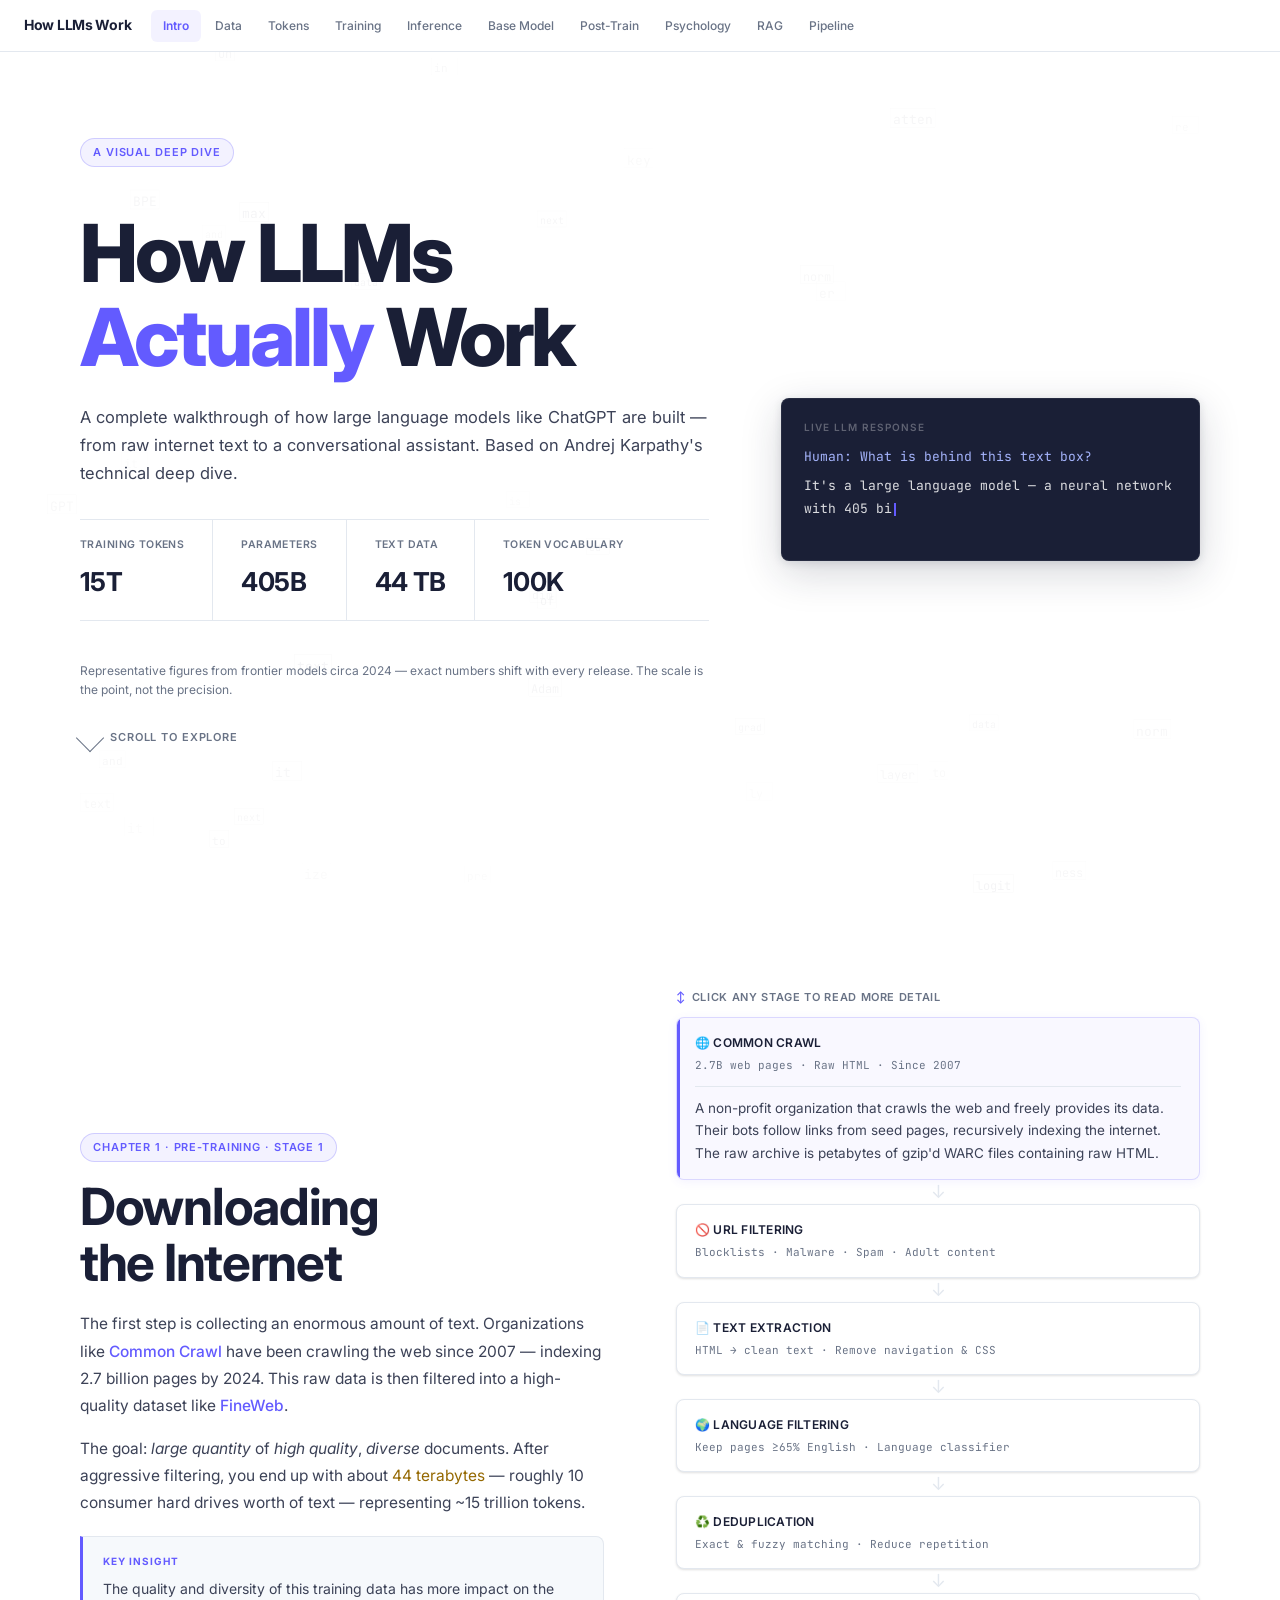
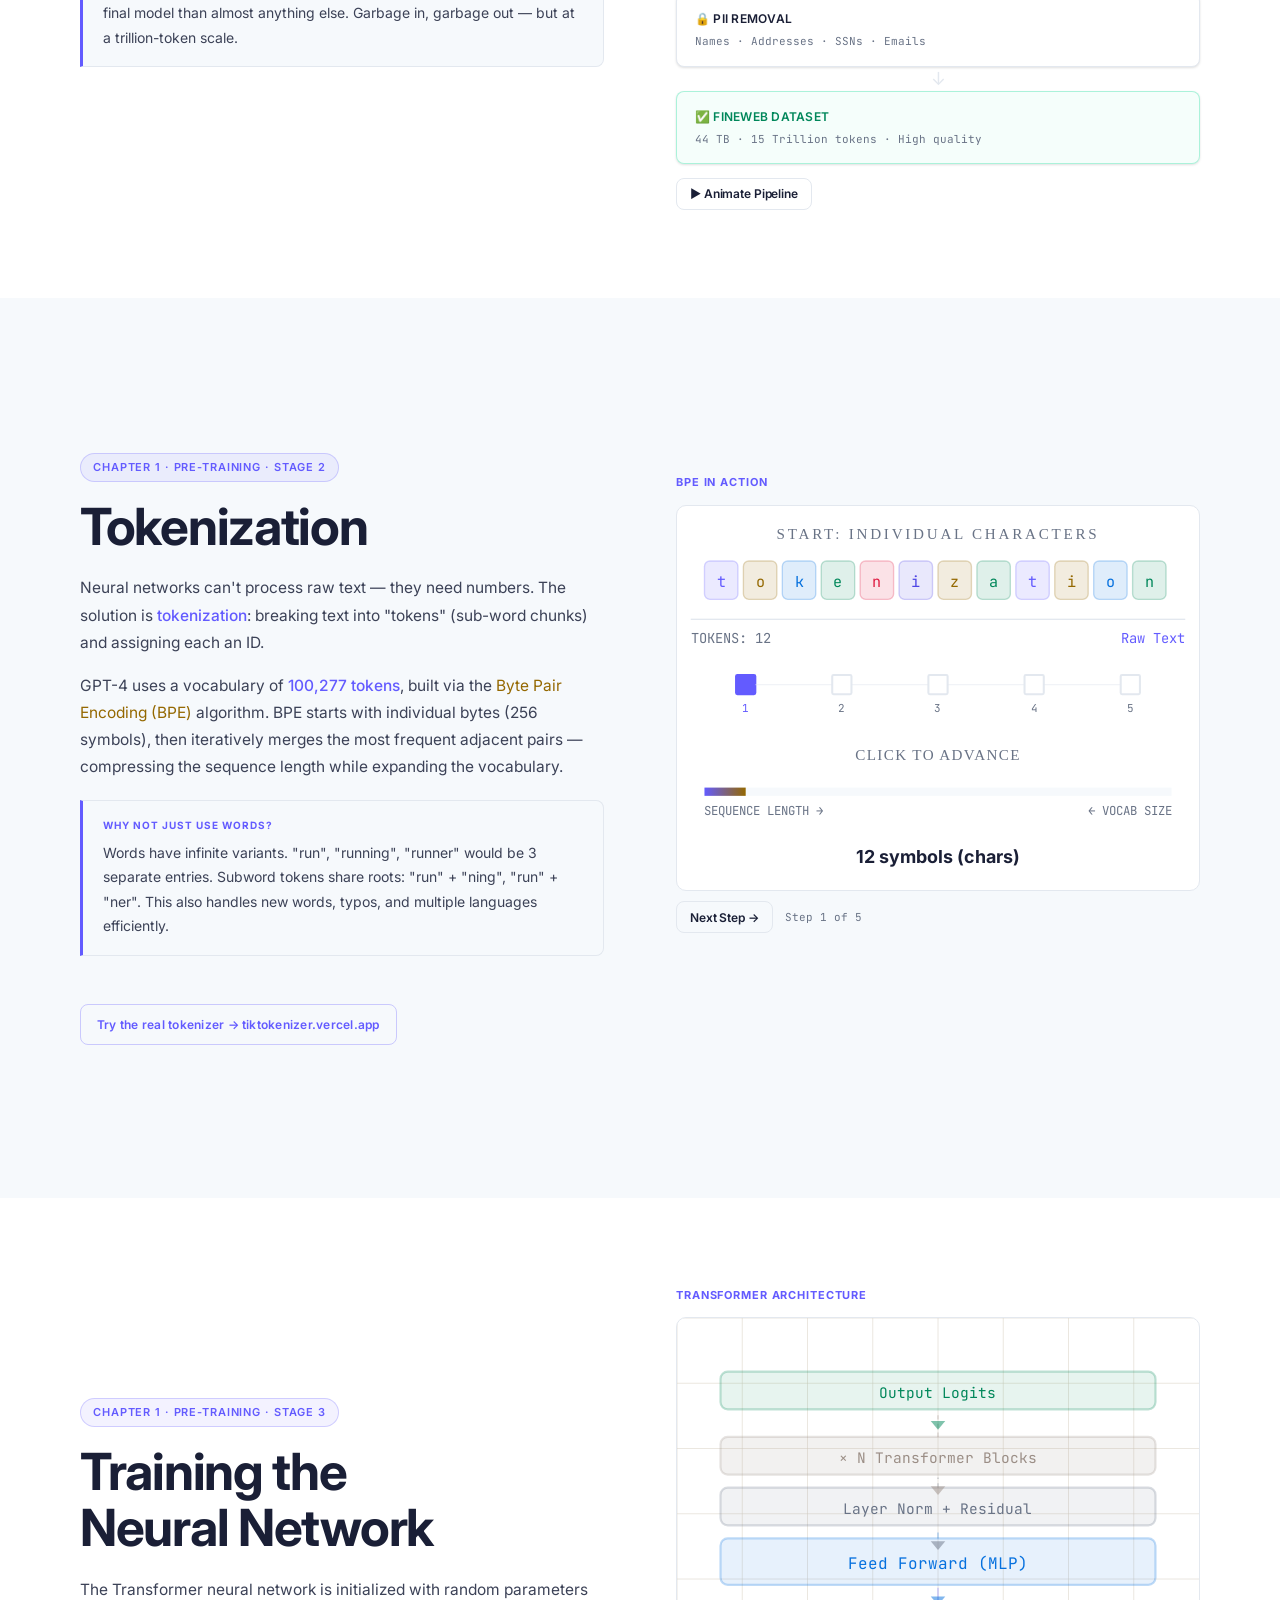
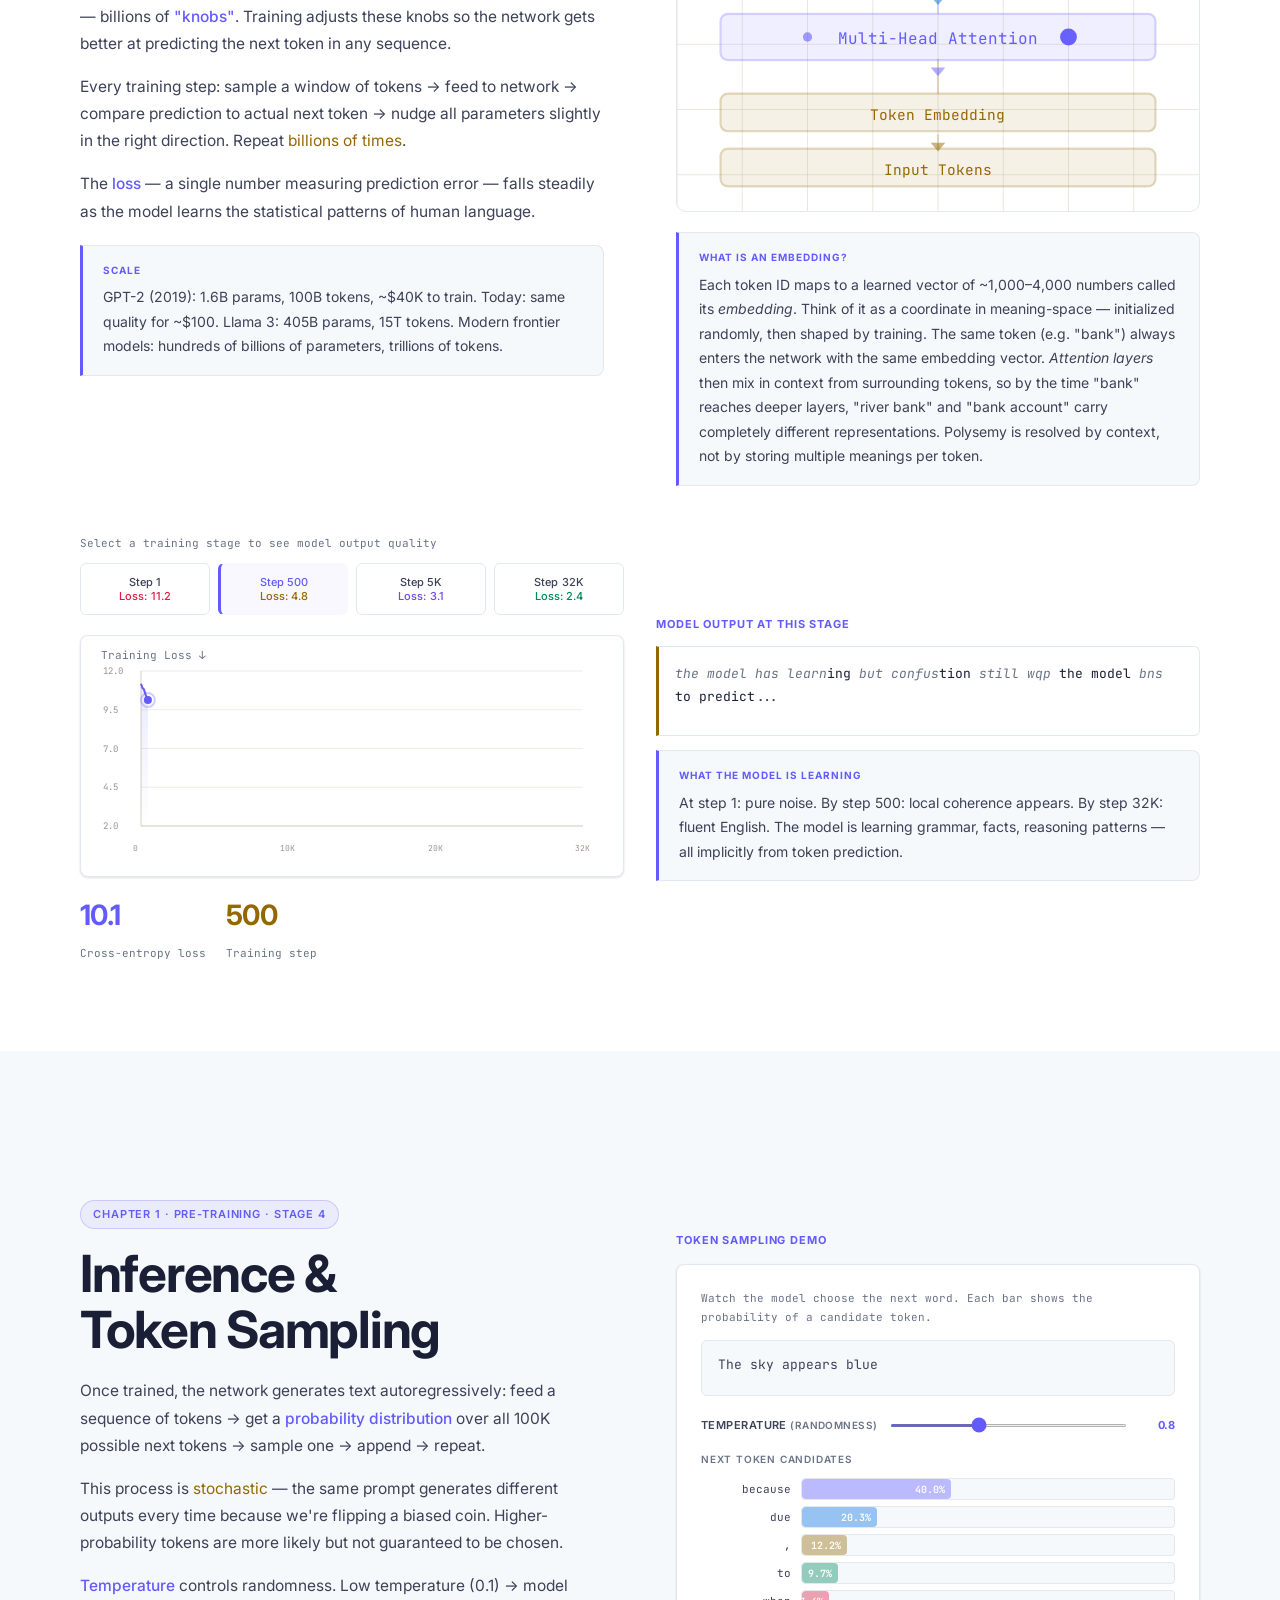
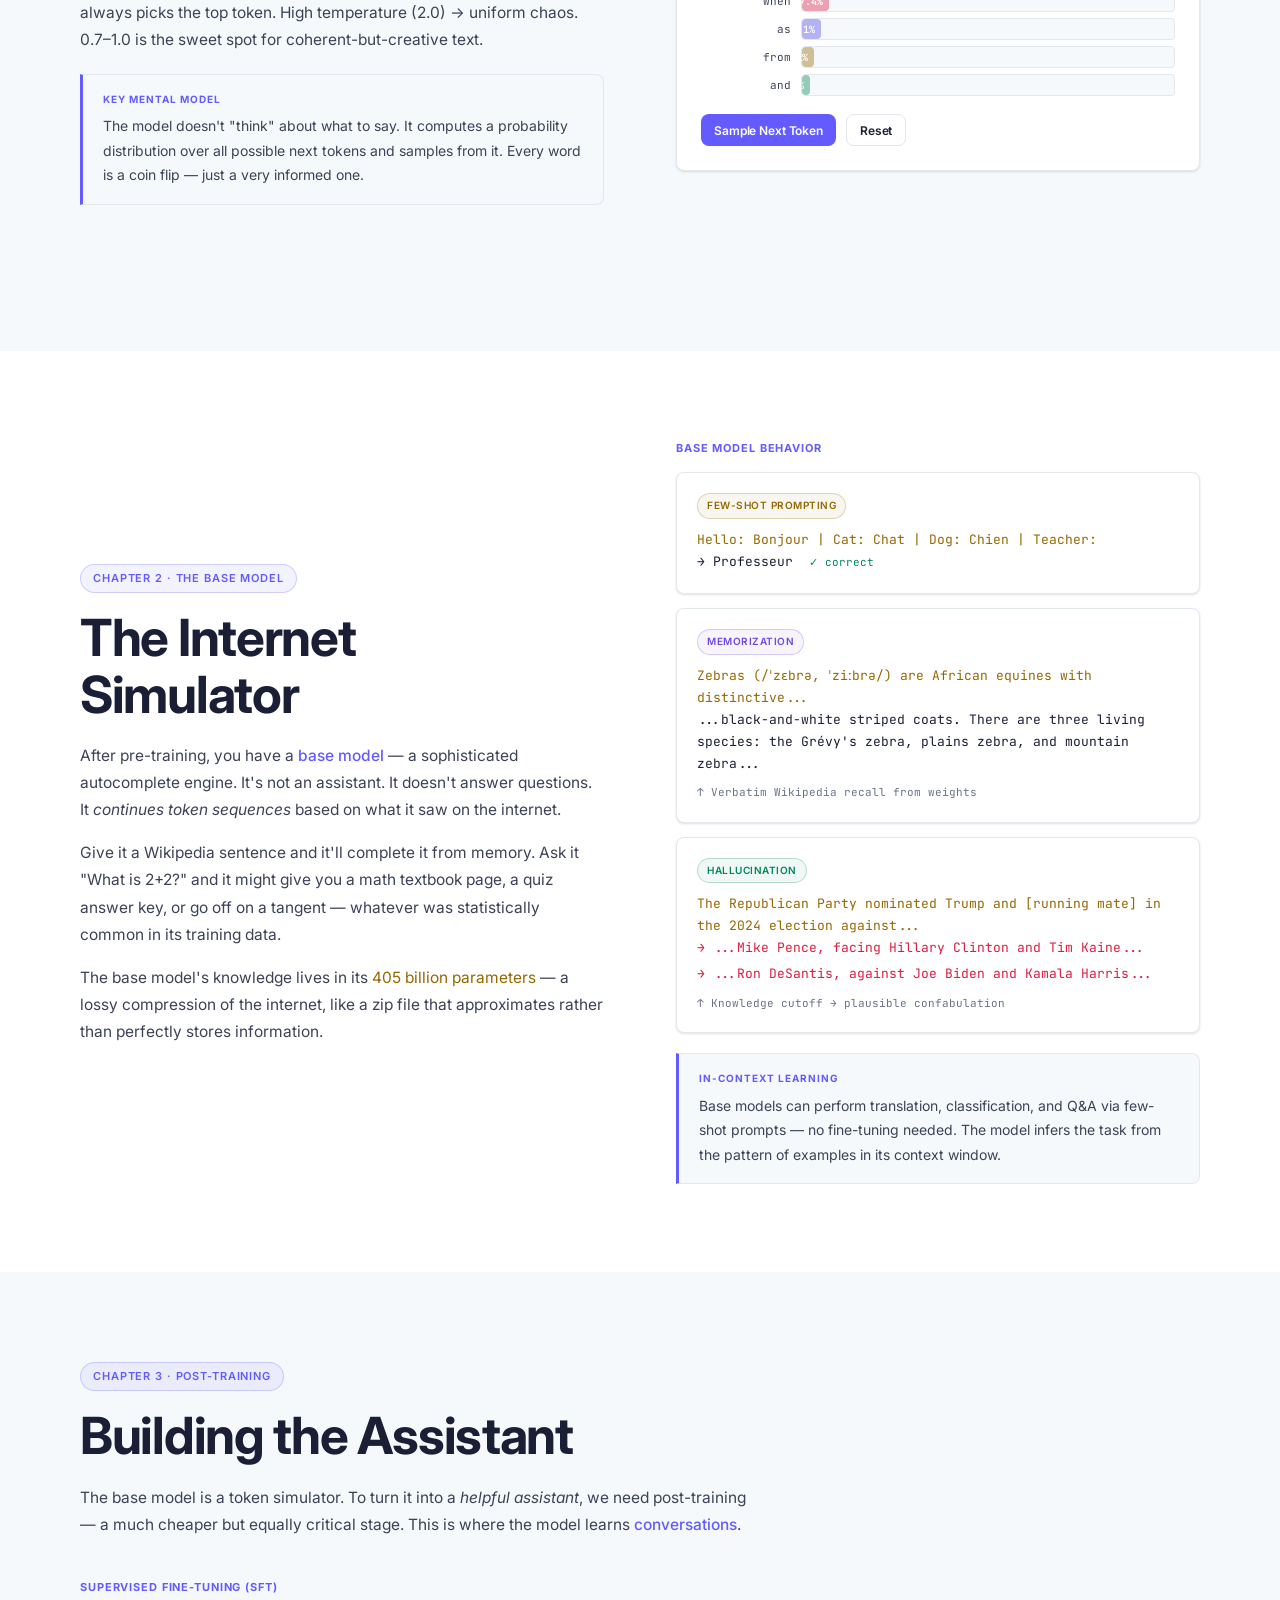
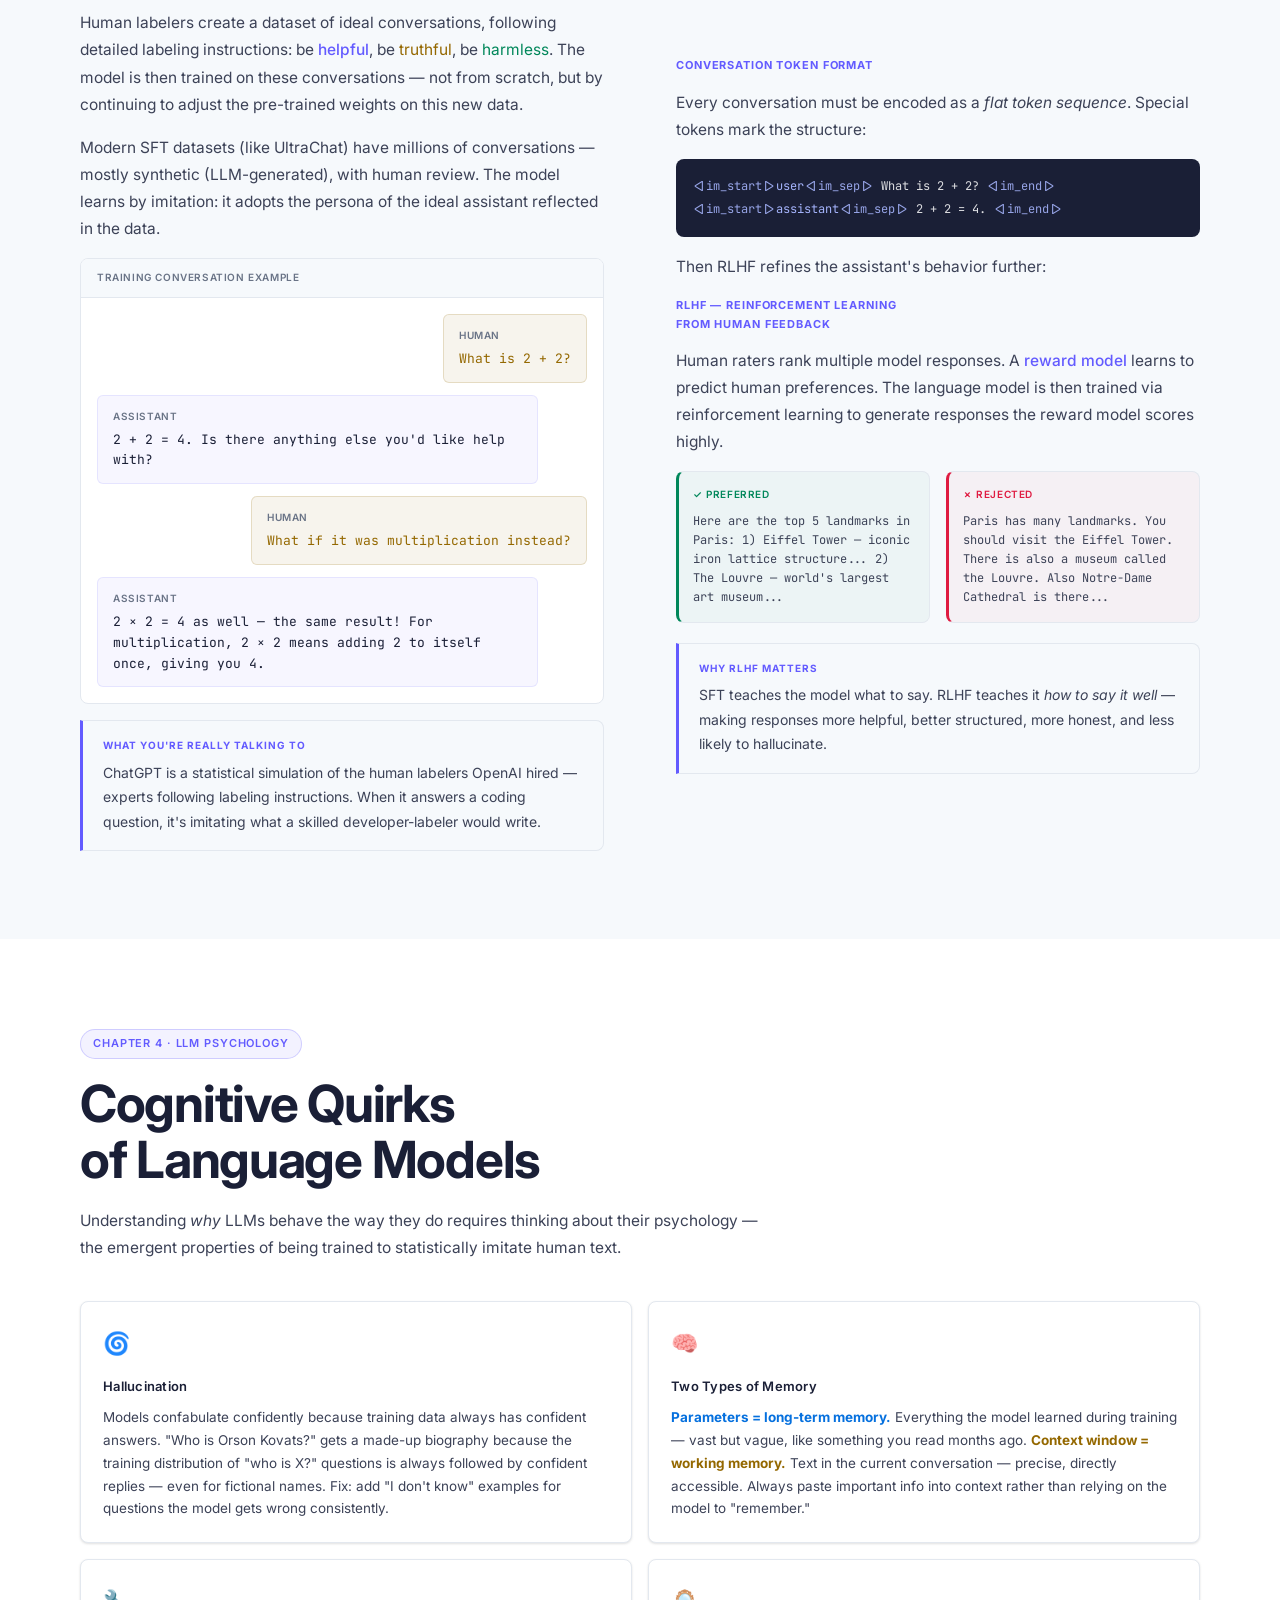
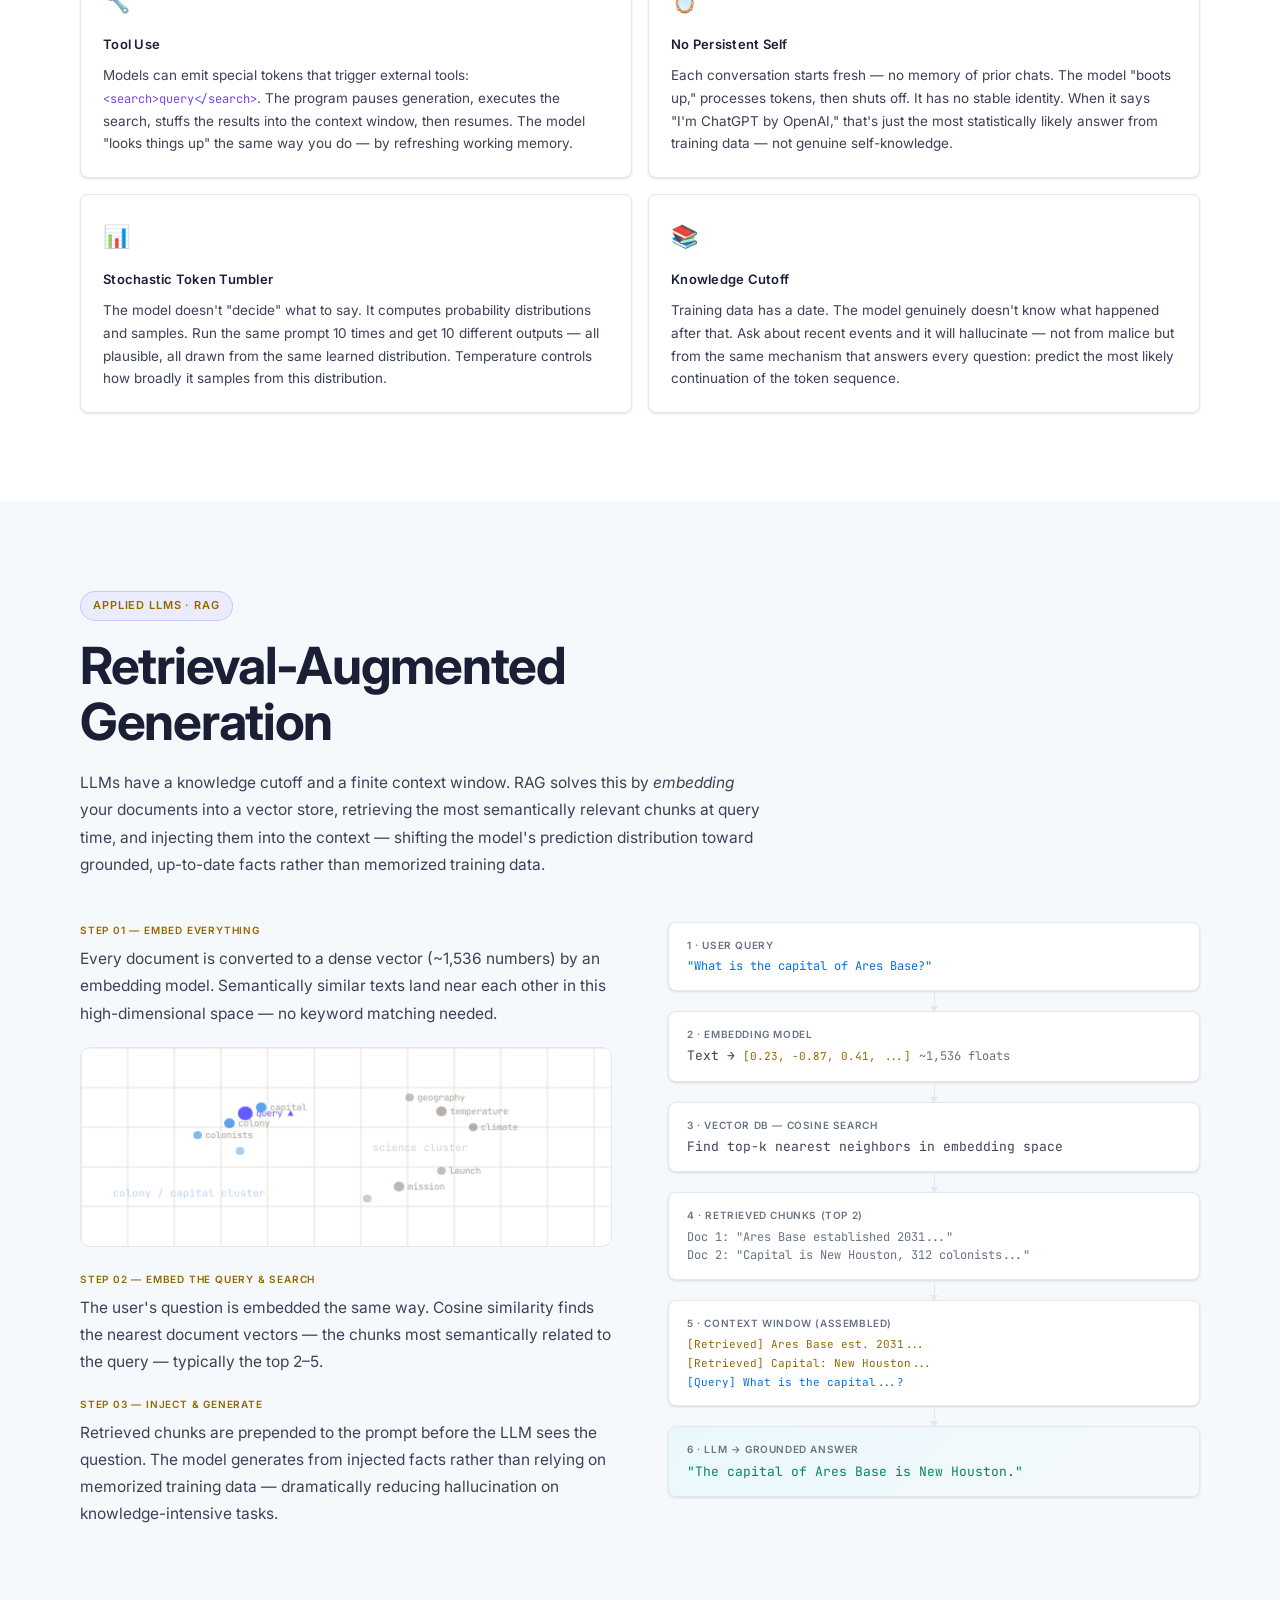
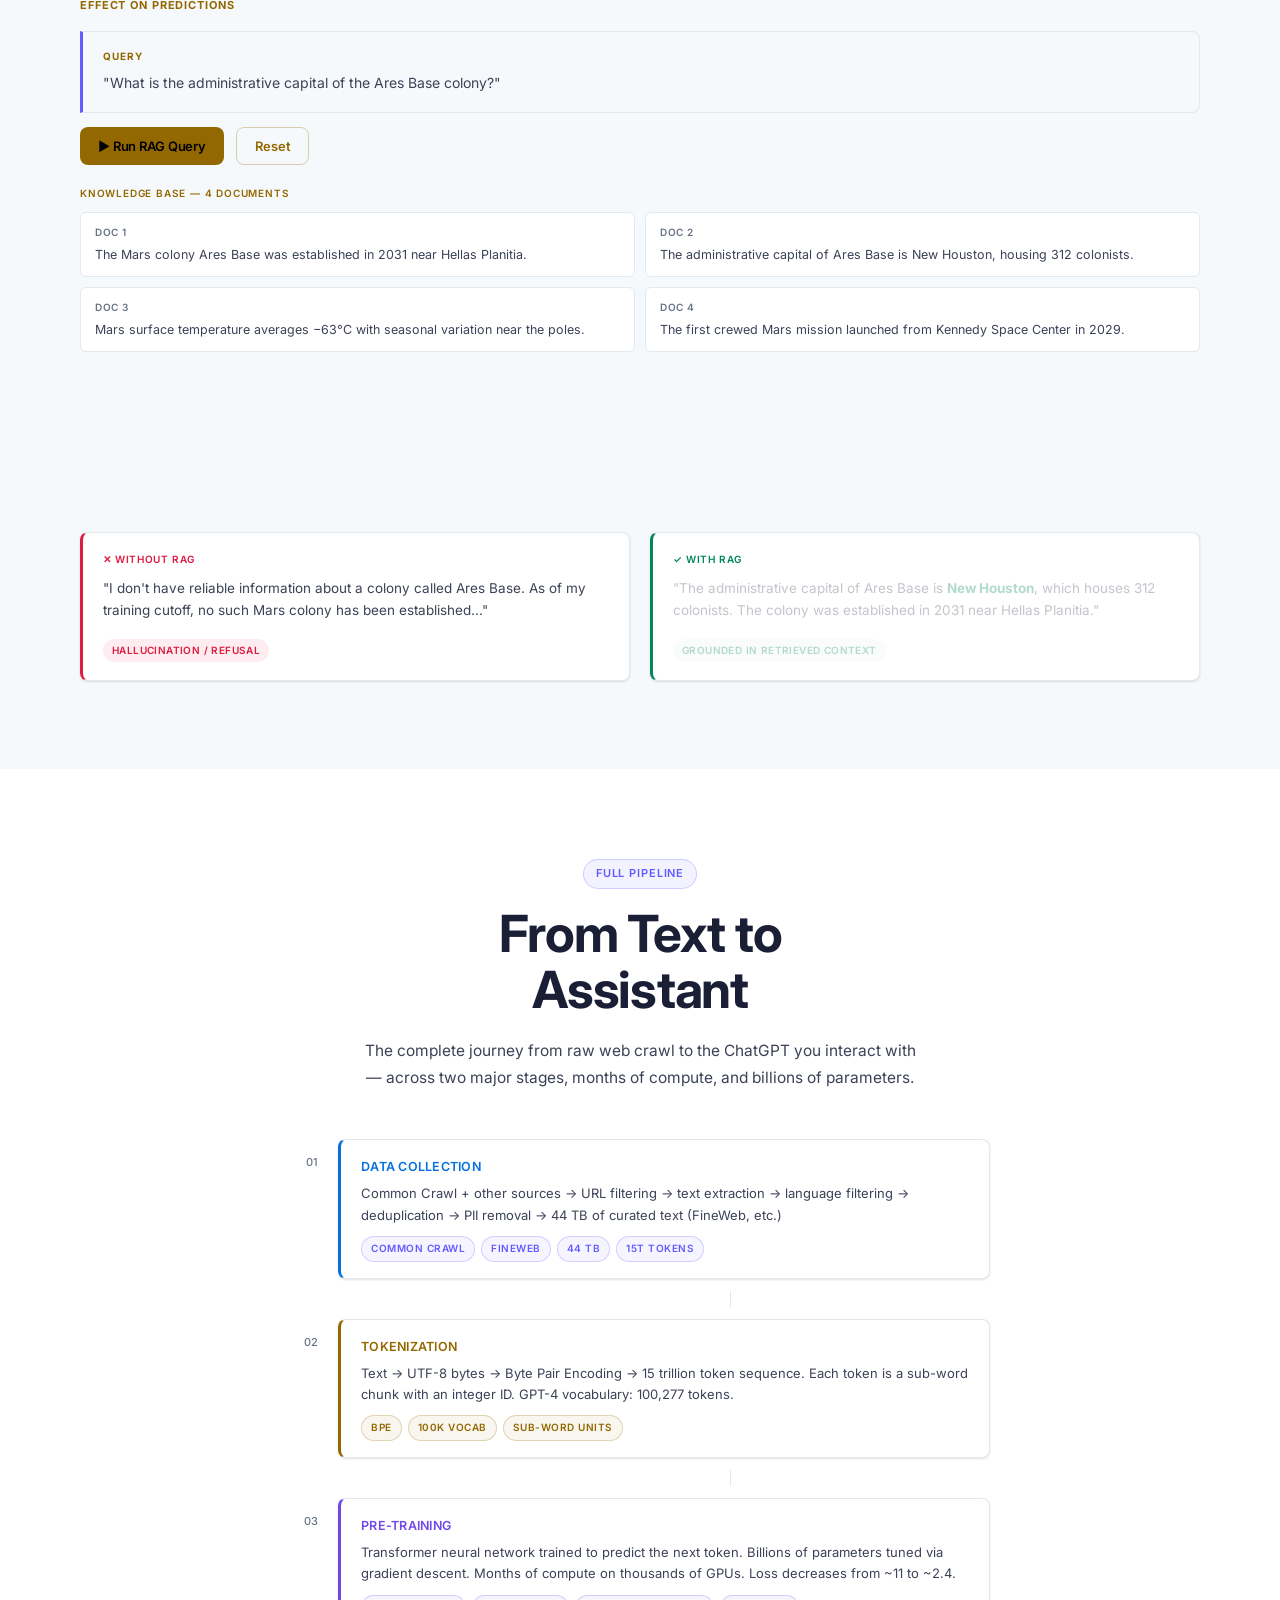
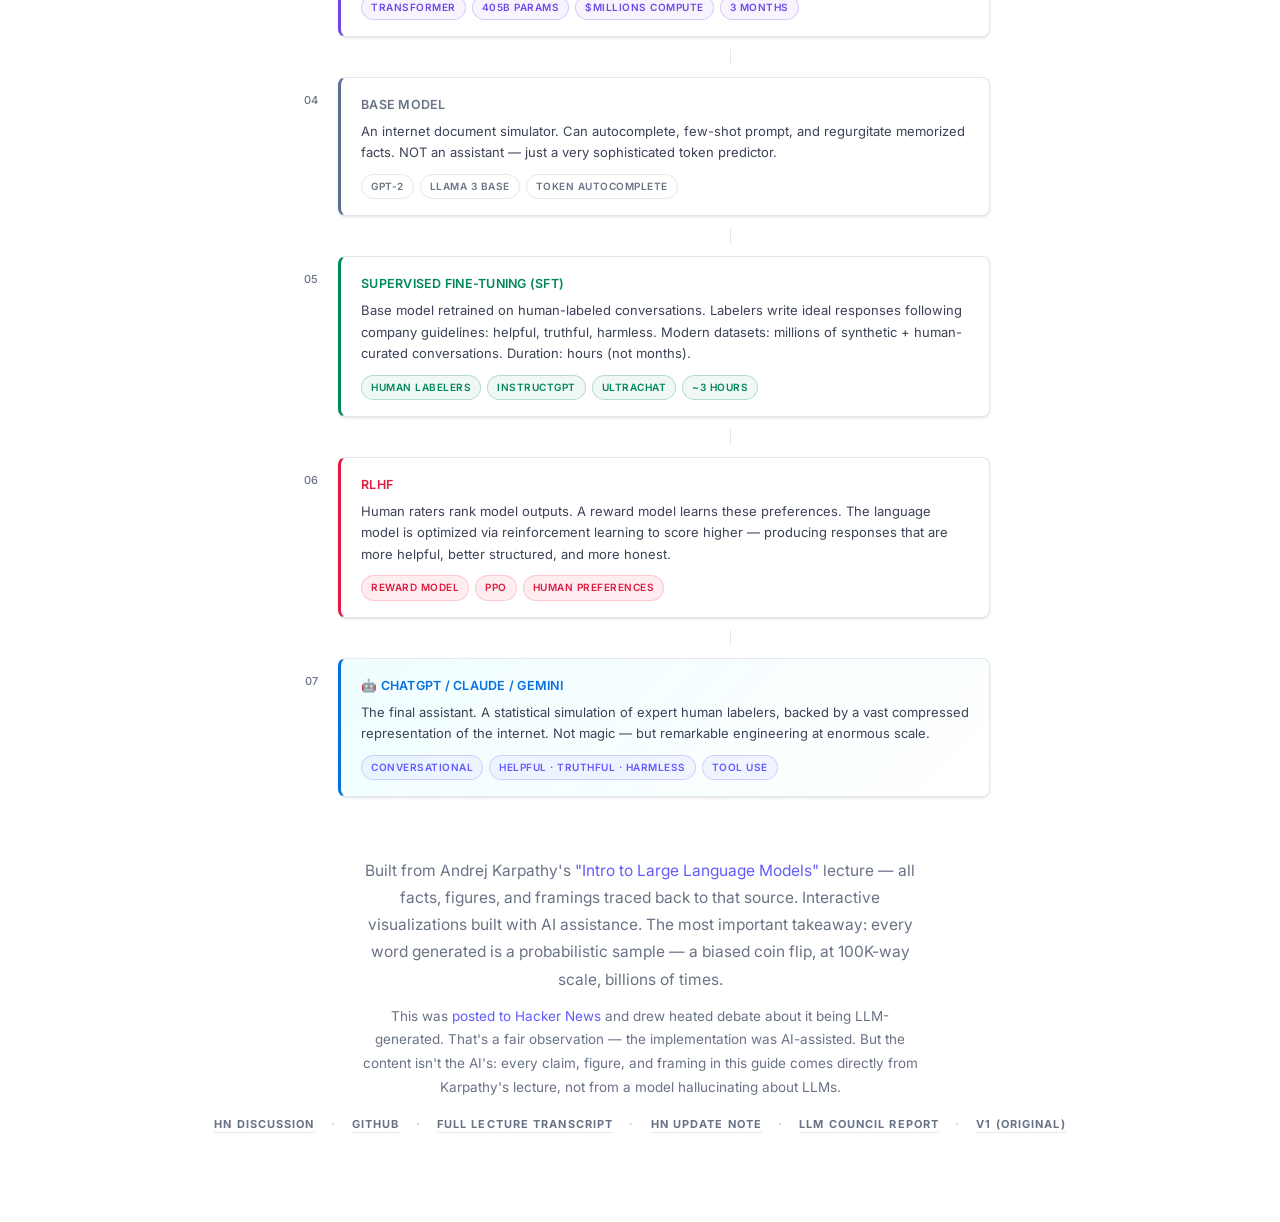
==== commit 25c1ee75: "Update mobile layaout" ====
--- a/index.html
+++ b/index.html
@@ -295,8 +295,15 @@
 }
 @media(max-width:600px){
   .rlhf-row{flex-direction:column}
-  .hero-stats{gap:0}
   .inference-controls{flex-direction:column;align-items:flex-start}
+  #hero-canvas{opacity:0.12}
+  .hero-stats{display:grid;grid-template-columns:1fr 1fr;border:none;gap:0;margin-bottom:32px}
+  .stat-item{padding:14px 16px;margin-right:0;border-right:none;border-bottom:1px solid var(--border)}
+  .stat-item:nth-child(odd){border-right:1px solid var(--border)}
+  .stat-item:nth-last-child(-n+2){border-bottom:none}
+  .stat-val{font-size:28px}
+  .hero-grid{gap:32px}
+  .hero-content{padding:100px 20px 60px}
 }
 
 /* ── Reduced Motion ── */
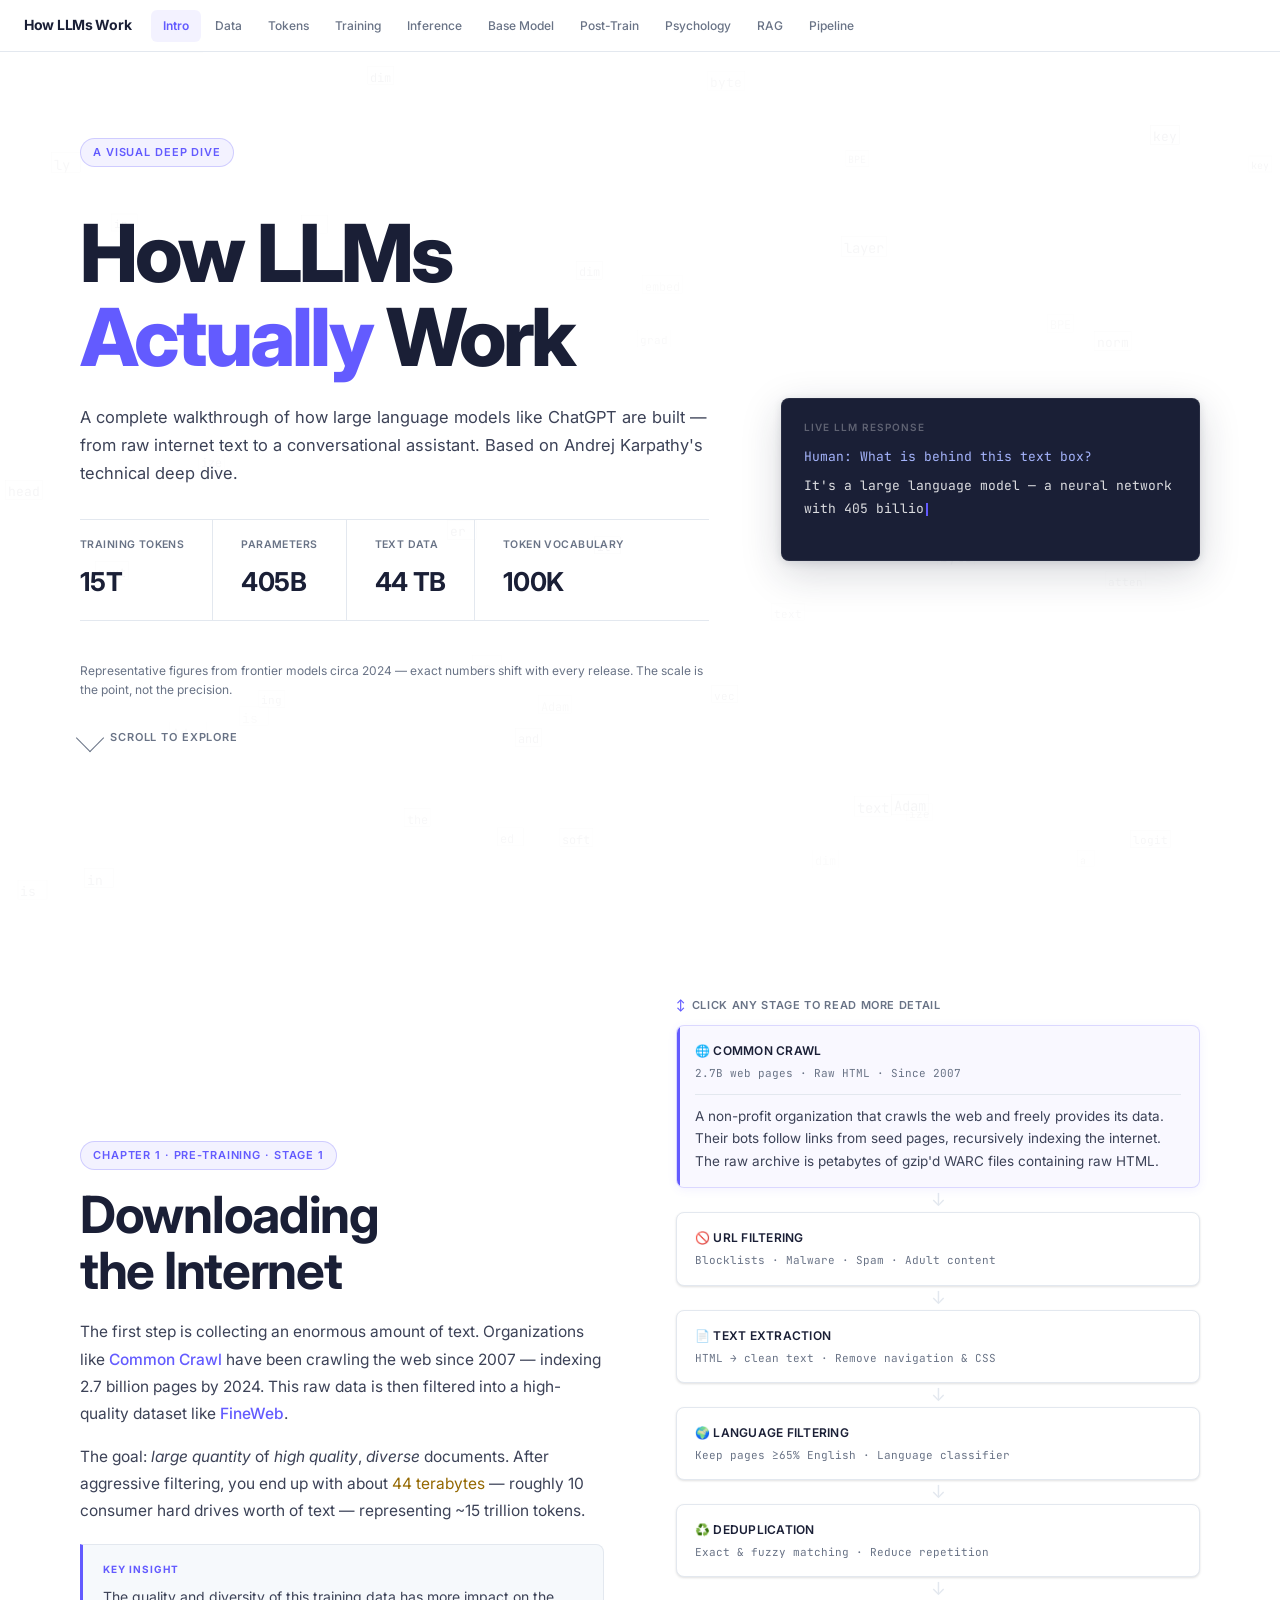
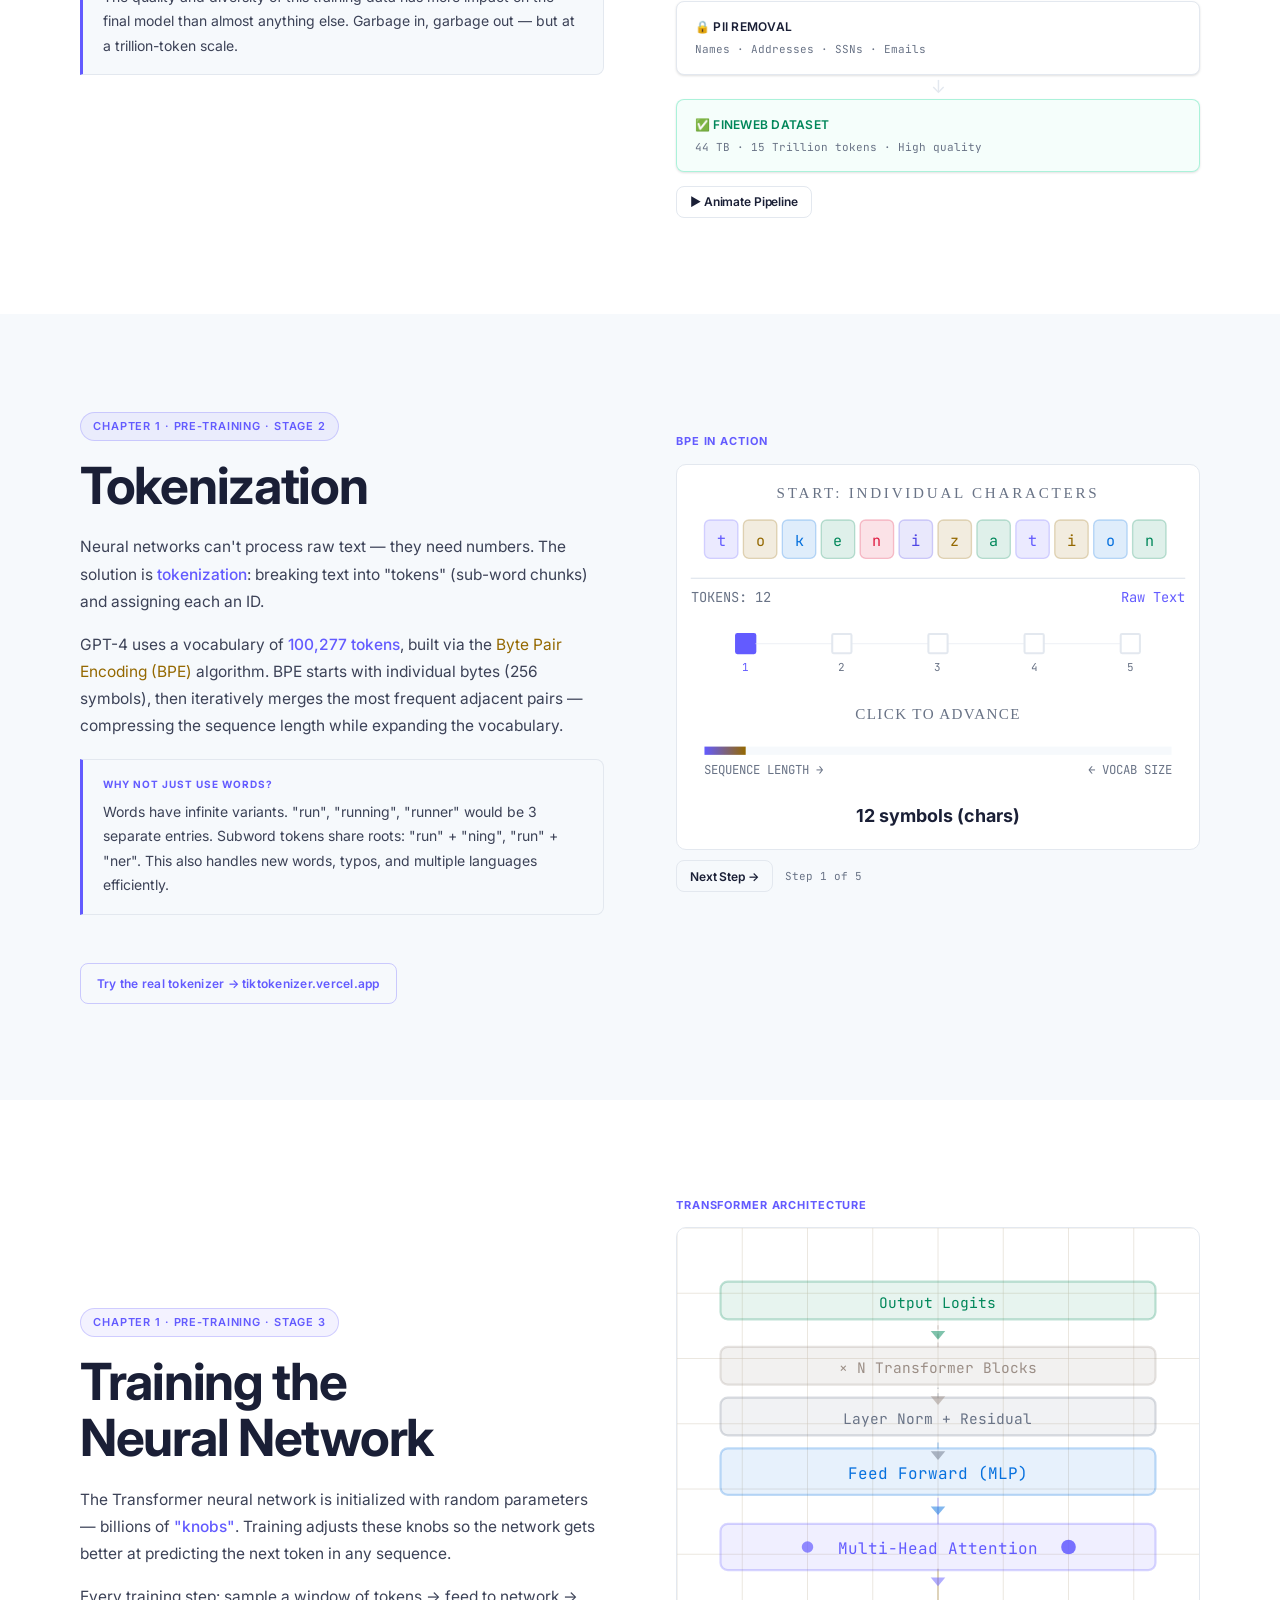
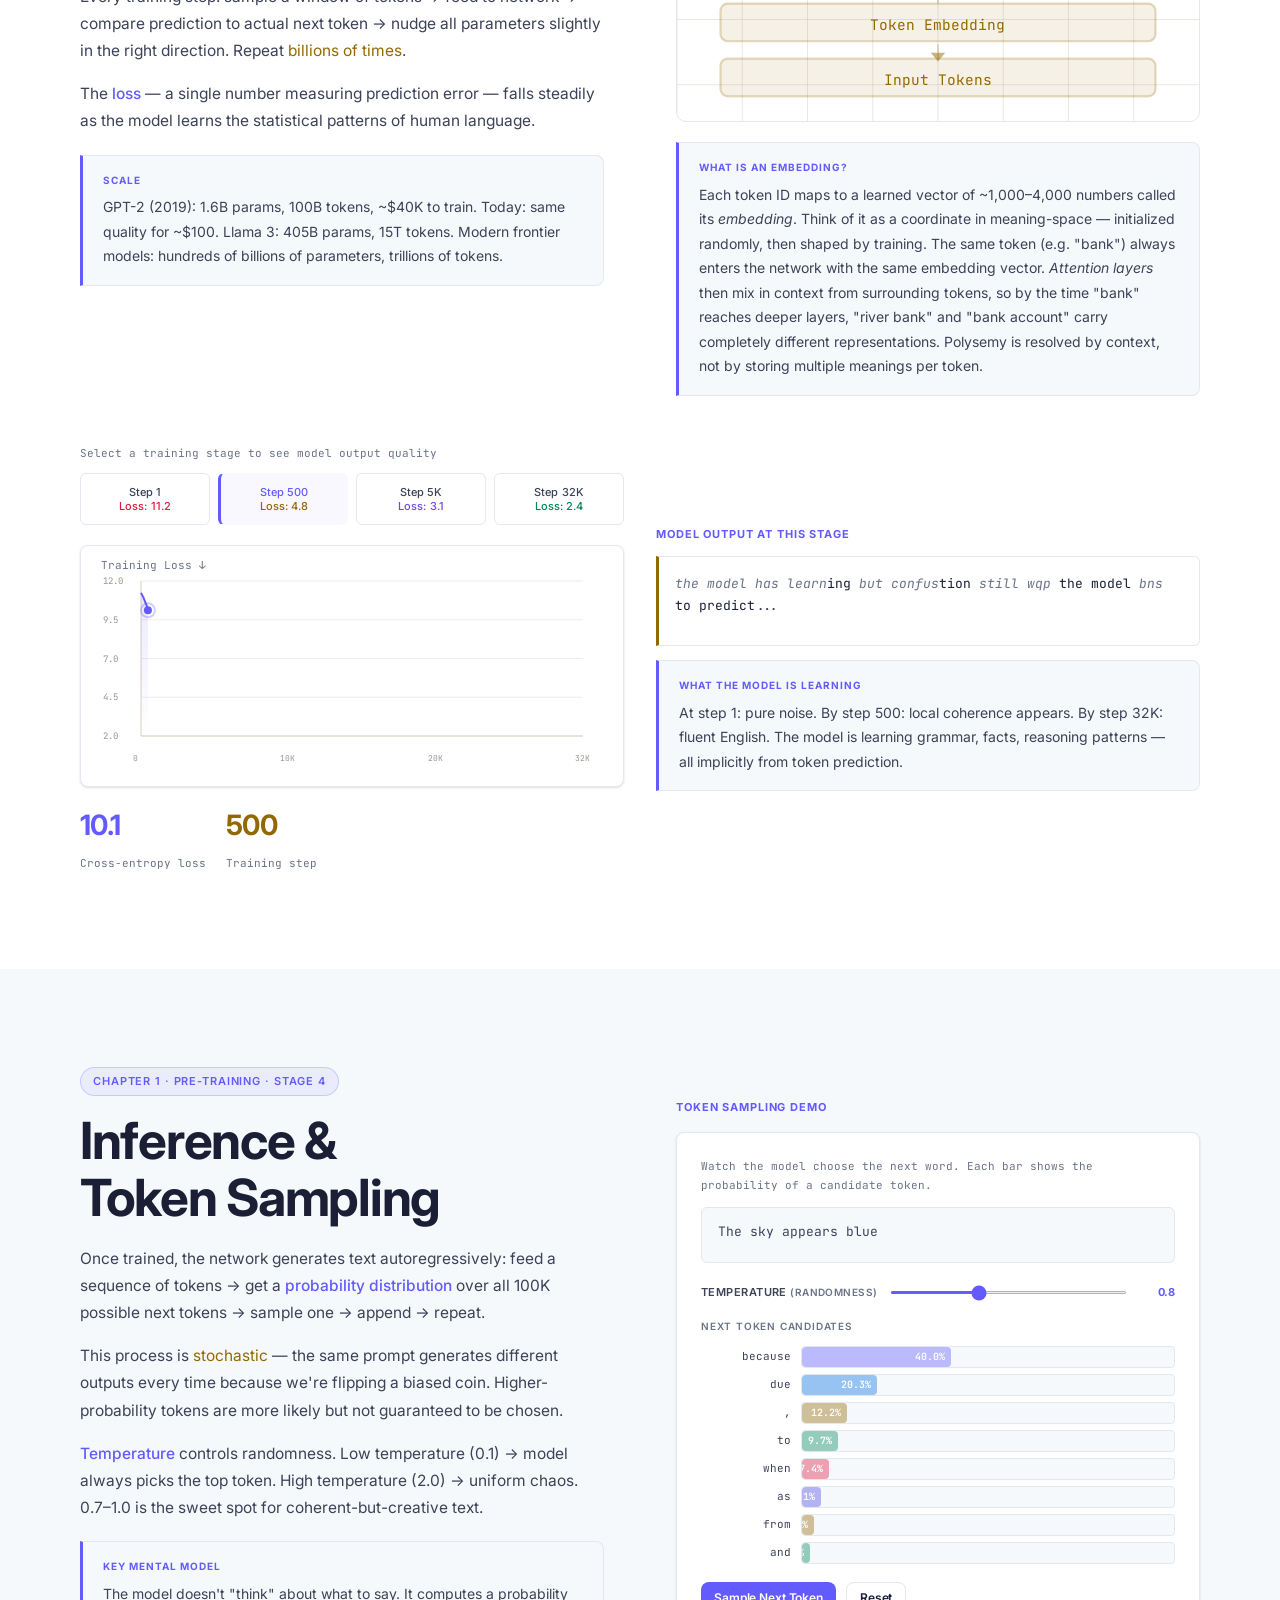
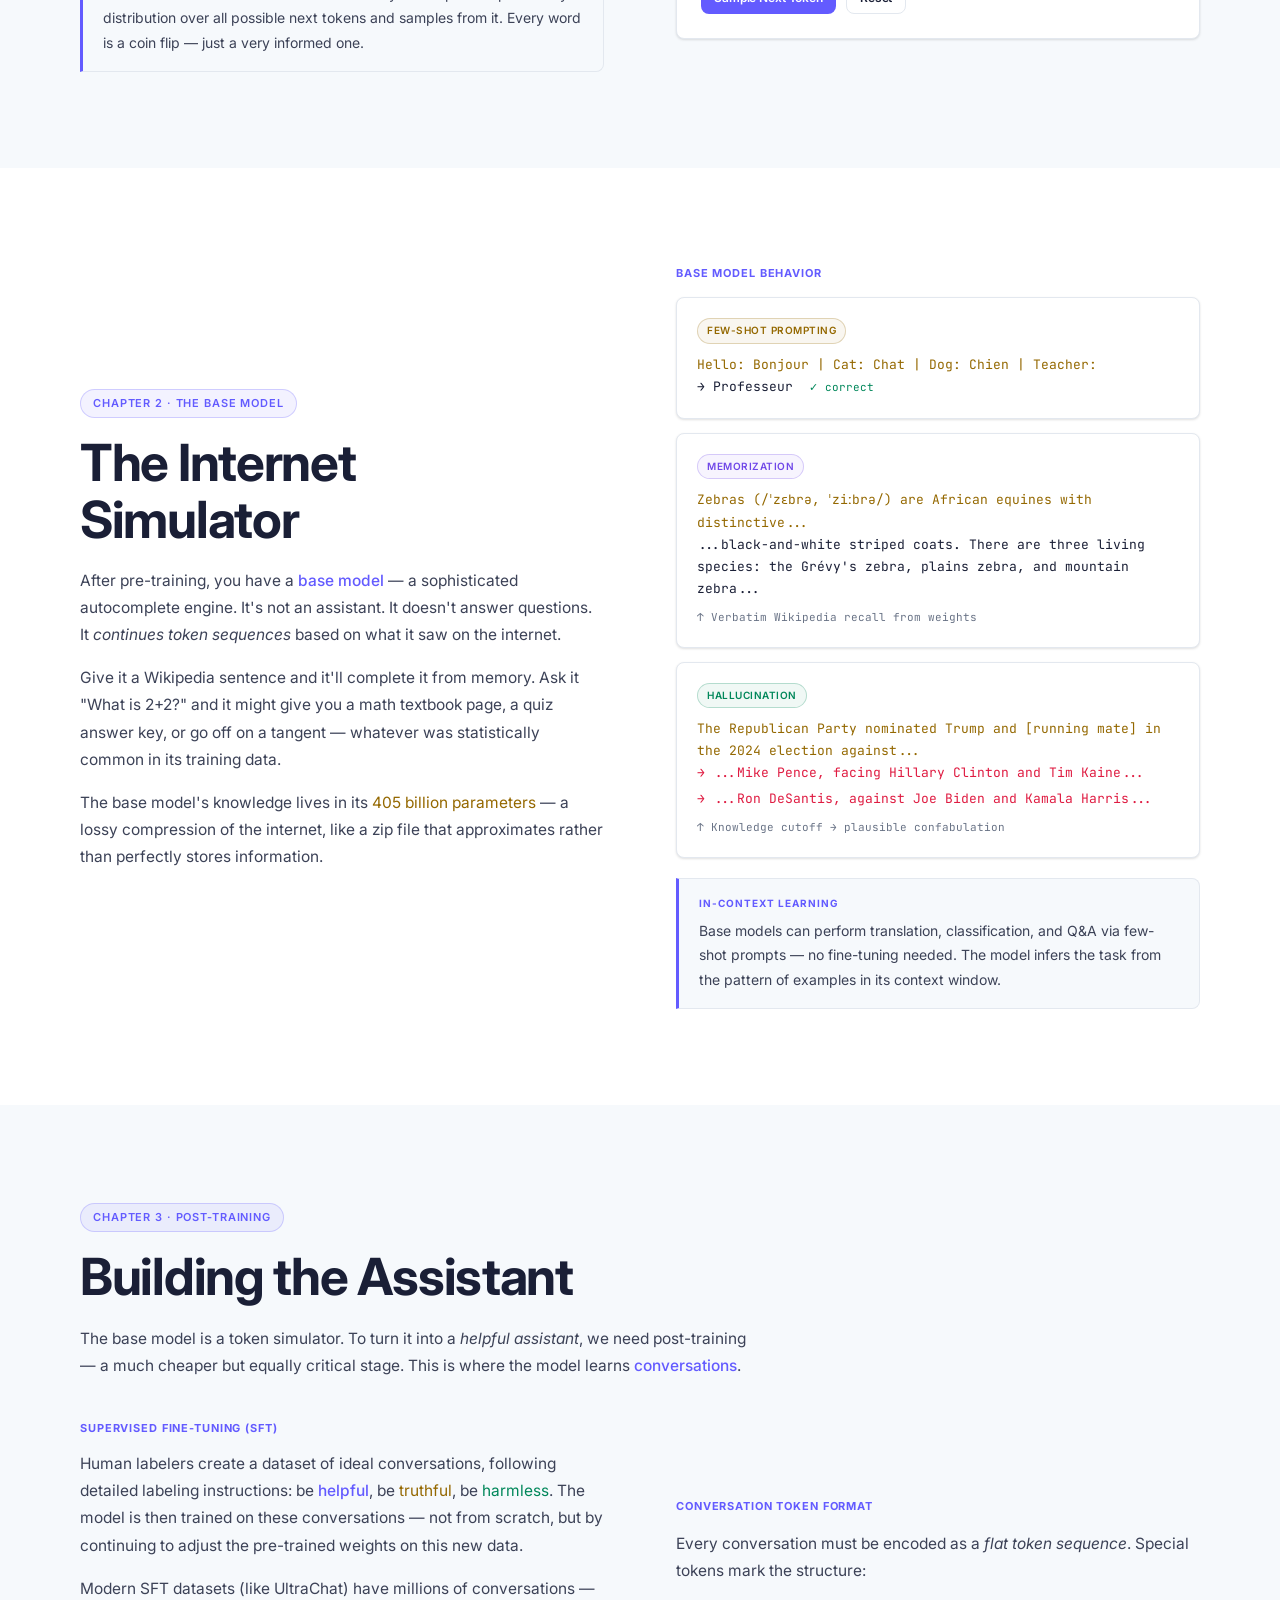
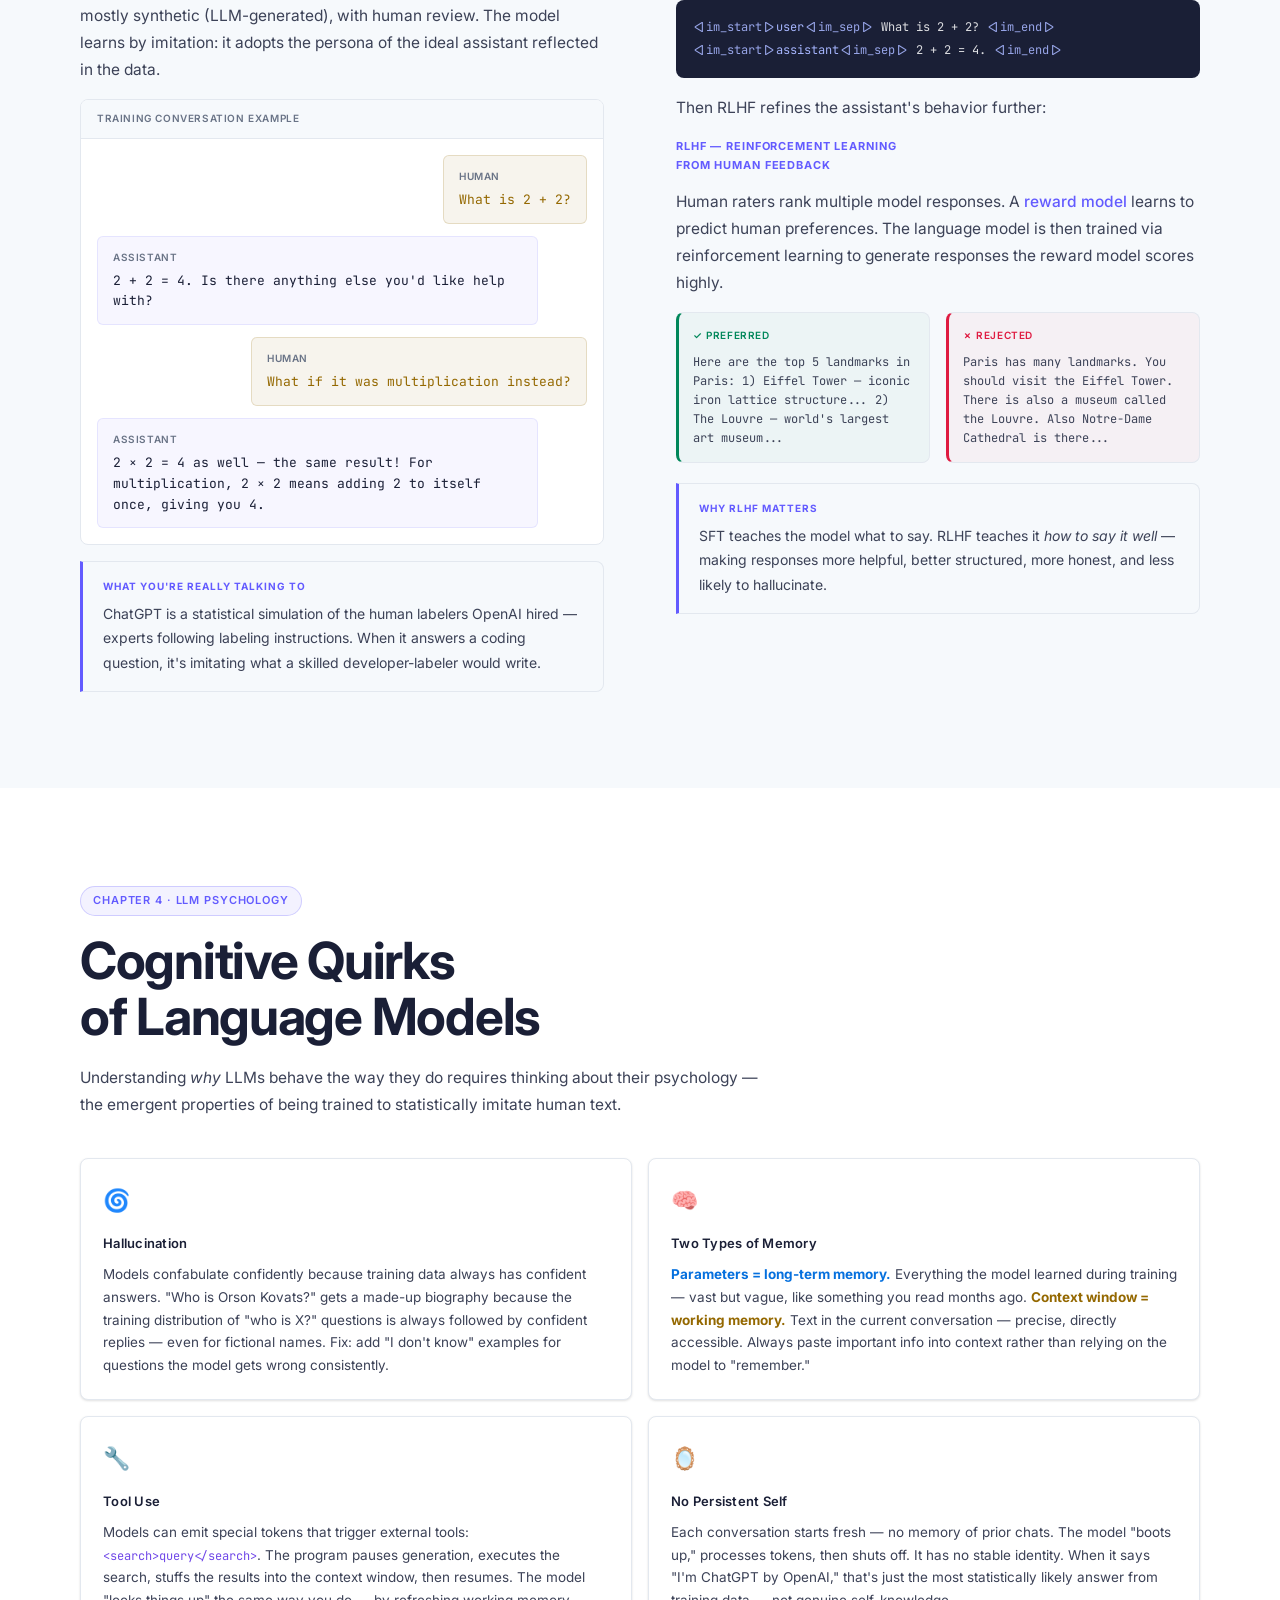
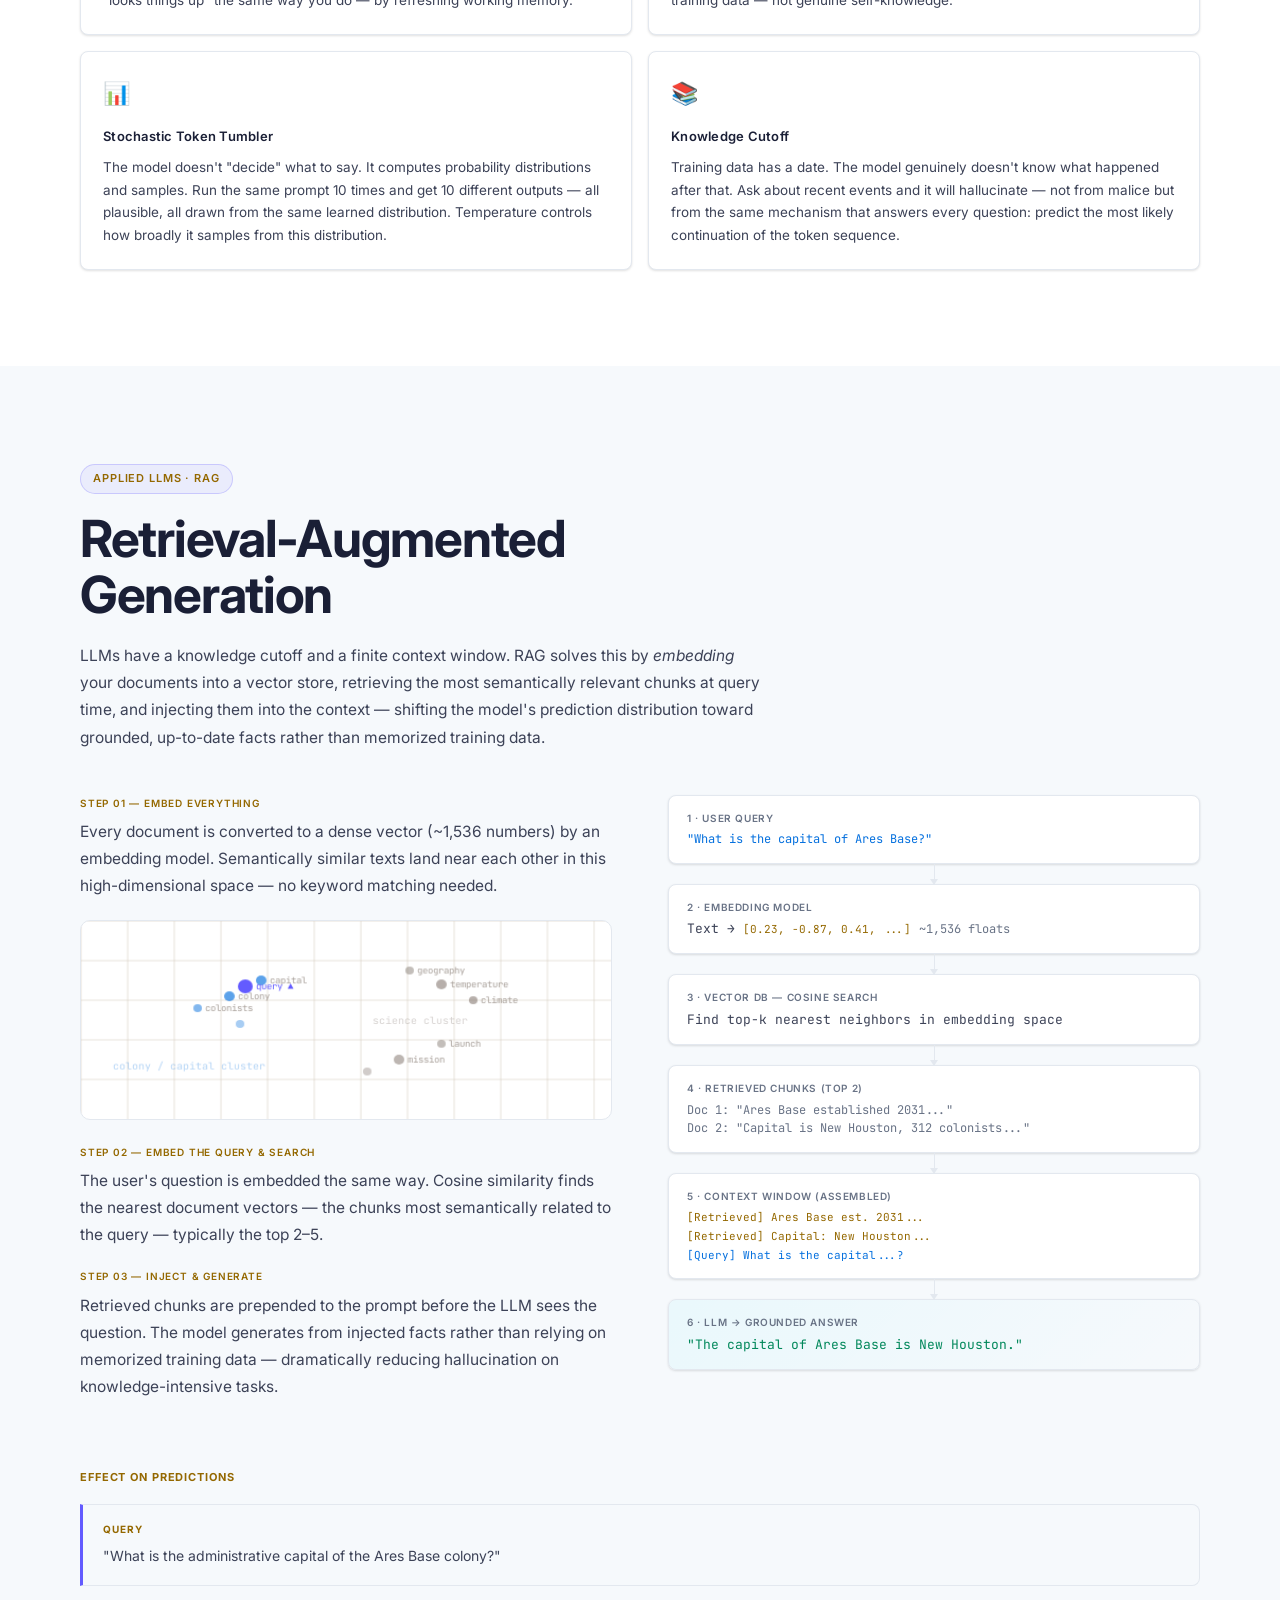
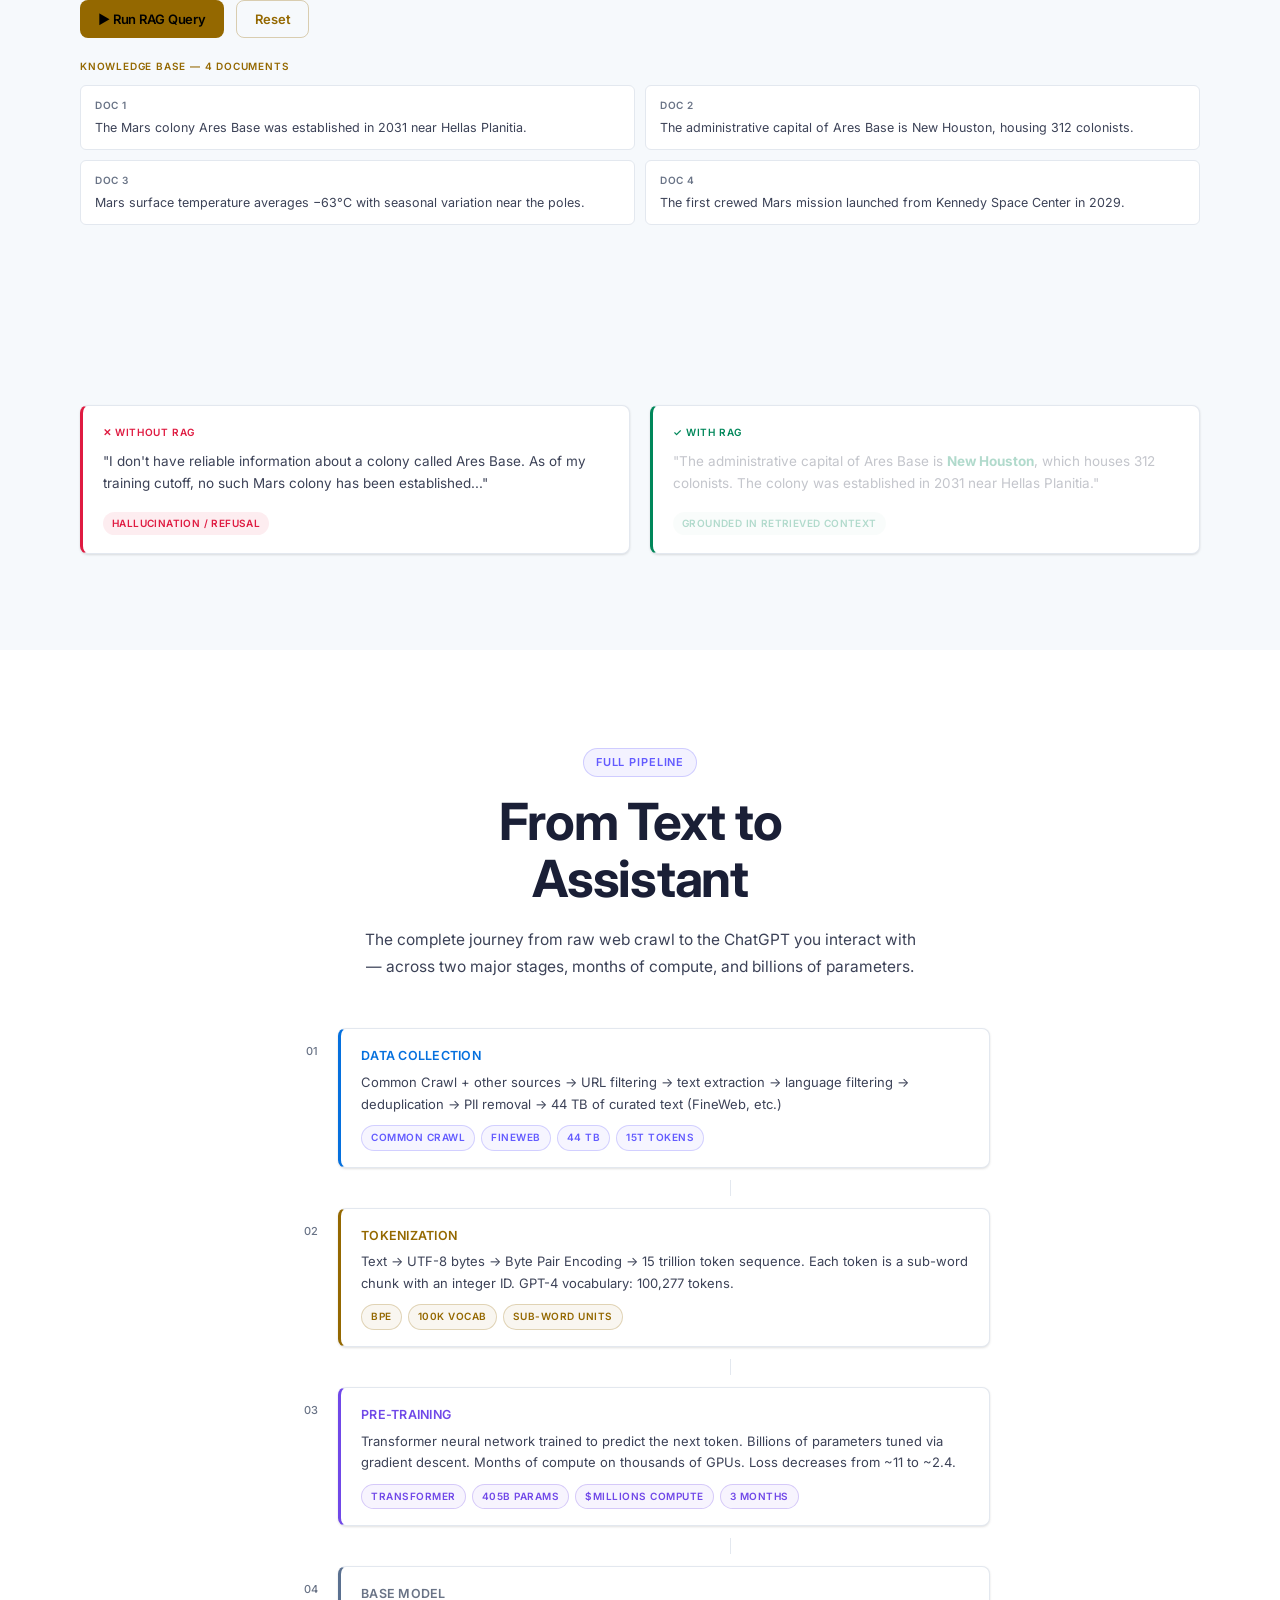
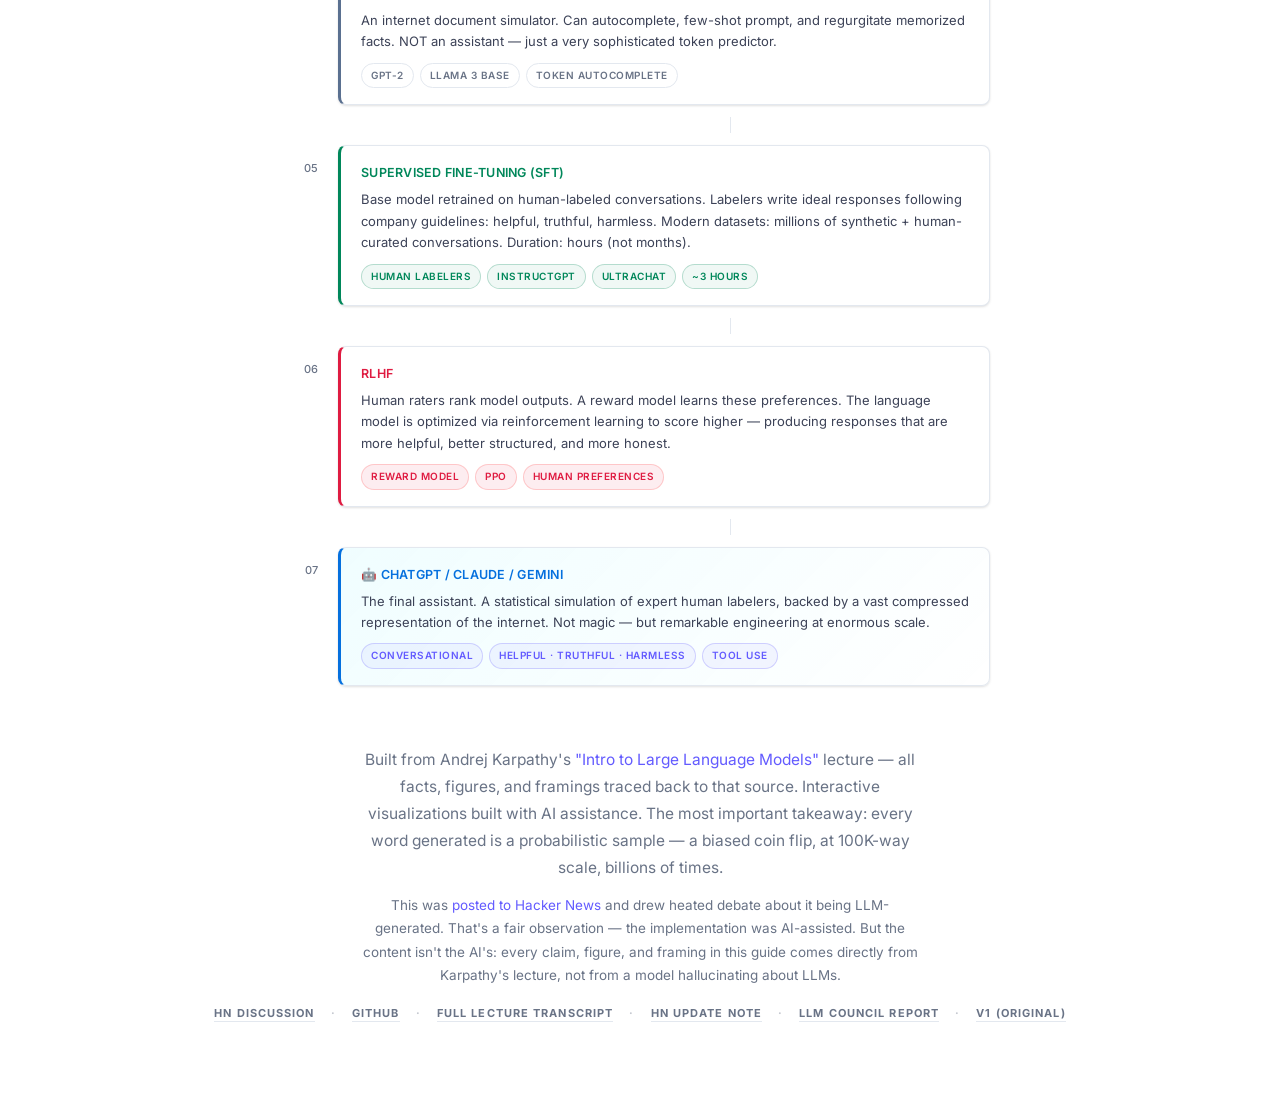
==== commit 7c111c24: "Split files to consume less tokens" ====
--- a/index.html
+++ b/index.html
@@ -7,350 +7,7 @@
 <link rel="preconnect" href="https://fonts.googleapis.com">
 <link rel="preconnect" href="https://fonts.gstatic.com" crossorigin>
 <link href="https://fonts.googleapis.com/css2?family=Inter:wght@400;500;600;700;800&family=JetBrains+Mono:ital,wght@0,400;0,500;1,400&display=swap" rel="stylesheet">
-<style>
-/* ── Reset & Variables ── */
-*,*::before,*::after{box-sizing:border-box;margin:0;padding:0}
-:root{
-  --bg:#FFFFFF;--surface:#F6F9FC;--card:#FFFFFF;--card2:#F6F9FC;
-  --border:#E3E8EF;--border-b:rgba(99,91,255,0.25);
-  --accent:#635BFF;--accent-d:rgba(99,91,255,0.08);--accent-g:rgba(99,91,255,0.04);
-  --amber:#946800;--amber-d:rgba(148,104,0,0.08);
-  --cyan:#0570DE;--cyan-d:rgba(5,112,222,0.08);
-  --purple:#7048E8;--purple-d:rgba(112,72,232,0.08);
-  --green:#00875A;--green-d:rgba(0,135,90,0.08);
-  --red:#DF1B41;--red-d:rgba(223,27,65,0.08);
-  --txt:#3C4257;--txt2:#697386;--txt-b:#1A1F36;
-  --ink:#1A1F36;--ink-inv:#FFFFFF;
-  --df:'Inter',-apple-system,BlinkMacSystemFont,'Segoe UI',sans-serif;
-  --ds:'Inter',-apple-system,BlinkMacSystemFont,'Segoe UI',sans-serif;
-  --db:'Inter',-apple-system,BlinkMacSystemFont,'Segoe UI',sans-serif;
-  --dm:'JetBrains Mono','Courier New',monospace;
-  --radius:8px;--radius-sm:6px;
-  --shadow-sm:0 1px 3px rgba(0,0,0,0.08),0 1px 2px rgba(0,0,0,0.05);
-  --shadow-md:0 4px 8px rgba(0,0,0,0.06),0 1px 3px rgba(0,0,0,0.05);
-  --focus-ring:0 0 0 2px var(--bg),0 0 0 4px var(--accent);
-}
-html{scroll-behavior:smooth;overflow-anchor:none;scroll-padding-top:52px}
-body{background:var(--bg);color:var(--txt);font-family:var(--db);font-size:16px;line-height:1.75;overflow-x:hidden;-webkit-text-size-adjust:100%;-webkit-font-smoothing:antialiased}
-::selection{background:rgba(99,91,255,0.12);color:var(--ink)}
-a{color:var(--accent);text-decoration:none}
-a:hover{text-decoration:underline}
-a:focus-visible{outline:none;box-shadow:var(--focus-ring);border-radius:4px}
-
-/* Skip link */
-.skip-link{position:absolute;top:-100px;left:16px;z-index:9999;background:var(--ink);color:var(--bg);font-family:var(--ds);font-size:13px;font-weight:600;letter-spacing:.04em;padding:10px 20px;border-radius:0 0 var(--radius) var(--radius);text-decoration:none;transition:top .2s}
-.skip-link:focus{top:0}
-
-:focus-visible{outline:none;box-shadow:var(--focus-ring)}
-button:focus-visible,[role="button"]:focus-visible,input:focus-visible,textarea:focus-visible,select:focus-visible{outline:none;box-shadow:var(--focus-ring)}
-
-/* Scrollbar */
-::-webkit-scrollbar{width:4px}
-::-webkit-scrollbar-track{background:var(--surface)}
-::-webkit-scrollbar-thumb{background:rgba(99,91,255,0.3);border-radius:4px}
-
-/* ── Top Nav ── */
-.top-nav{position:fixed;top:0;left:0;right:0;z-index:200;height:52px;background:rgba(255,255,255,0.97);backdrop-filter:blur(16px);-webkit-backdrop-filter:blur(16px);border-bottom:1px solid var(--border)}
-.top-nav-inner{display:flex;align-items:center;width:100%;height:100%;padding:0 24px;min-width:0;gap:4px}
-.top-nav-brand{font-family:var(--df);font-size:14px;font-weight:700;color:var(--ink);white-space:nowrap;flex-shrink:0;margin-right:16px;letter-spacing:-.02em;user-select:none}
-.top-nav-links{display:flex;align-items:center;flex:1;overflow-x:auto;scrollbar-width:none;min-width:0;gap:2px}
-.top-nav-links::-webkit-scrollbar{display:none}
-.tnav-btn{border:none;background:none;font-family:var(--ds);font-size:12px;font-weight:500;letter-spacing:0;color:var(--txt2);cursor:pointer;padding:6px 12px;height:32px;white-space:nowrap;flex-shrink:0;border-radius:6px;border-bottom:none;transition:background .15s,color .15s}
-.tnav-btn:hover{color:var(--ink);background:var(--surface)}
-.tnav-btn.active{color:var(--accent);background:var(--accent-d);font-weight:600}
-.tnav-btn:focus-visible{outline:none;box-shadow:var(--focus-ring)}
-/* ── Progress Bar ── */
-.progress-bar{position:fixed;top:0;left:0;width:0%;height:2px;background:linear-gradient(90deg,var(--accent),#00D4FF);z-index:300;transition:width .1s}
-
-/* ── Section Base ── */
-.section{min-height:100vh;min-height:100svh;padding:88px 80px 88px 80px;display:flex;align-items:center;position:relative;overflow:hidden}
-.section:nth-child(even){background:var(--surface)}
-.section::before{content:'';position:absolute;inset:0;pointer-events:none}
-.section-inner{width:100%;max-width:1280px;margin:0 auto}
-.two-col{display:grid;grid-template-columns:1fr 1fr;gap:72px;align-items:center}
-.three-col{display:grid;grid-template-columns:repeat(3,1fr);gap:24px}
-
-/* ── Typography ── */
-.chapter-badge{font-family:var(--ds);font-size:11px;font-weight:600;letter-spacing:.08em;text-transform:uppercase;color:var(--accent);margin-bottom:16px;display:inline-flex;align-items:center;gap:8px;background:var(--accent-d);border:1px solid var(--border-b);padding:4px 12px;border-radius:100px}
-.chapter-badge::before{display:none}
-h1.hero-title{font-family:var(--df);font-size:clamp(48px,6.5vw,80px);font-weight:800;line-height:1.05;color:var(--txt-b);letter-spacing:-.035em;margin-bottom:24px}
-h1.hero-title span{font-style:normal;color:var(--accent)}
-h2.section-title{font-family:var(--df);font-size:clamp(32px,4vw,52px);font-weight:700;line-height:1.1;color:var(--txt-b);letter-spacing:-.025em;margin-bottom:20px}
-h3.sub-title{font-family:var(--ds);font-size:11px;font-weight:700;color:var(--accent);margin-bottom:12px;letter-spacing:.08em;text-transform:uppercase}
-p.body-text{color:var(--txt);font-size:15.5px;line-height:1.75;margin-bottom:16px}
-.highlight{color:var(--accent);font-style:normal;font-weight:500}
-.highlight-a{color:var(--amber)}
-.highlight-p{color:var(--purple)}
-.highlight-g{color:var(--green)}
-
-/* ── Cards ── */
-.card{background:var(--card);border:1px solid var(--border);border-radius:var(--radius);padding:24px;box-shadow:var(--shadow-sm)}
-.card-glow{border-left:3px solid var(--accent)}
-.insight-box{background:var(--surface);border:1px solid var(--border);border-left:3px solid var(--accent);padding:16px 20px;margin-top:20px;font-size:14px;color:var(--txt);font-family:var(--db);border-radius:0 var(--radius) var(--radius) 0}
-.insight-box strong{color:var(--accent);font-family:var(--ds);font-size:10px;font-weight:700;letter-spacing:.1em;text-transform:uppercase;display:block;margin-bottom:6px}
-
-/* ── Tags / Badges ── */
-.tag{font-family:var(--ds);font-size:10px;font-weight:600;letter-spacing:.05em;text-transform:uppercase;padding:3px 9px;border-radius:100px;border:1px solid;display:inline-flex;align-items:center;gap:5px}
-.tag-c{color:var(--accent);border-color:rgba(99,91,255,0.25);background:rgba(99,91,255,0.06)}
-.tag-a{color:var(--amber);border-color:rgba(148,104,0,0.25);background:rgba(148,104,0,0.06)}
-.tag-p{color:var(--purple);border-color:rgba(112,72,232,0.25);background:rgba(112,72,232,0.06)}
-.tag-g{color:var(--green);border-color:rgba(0,135,90,0.25);background:rgba(0,135,90,0.06)}
-
-/* ── Buttons ── */
-.btn{font-family:var(--ds);font-size:13px;font-weight:600;letter-spacing:-.01em;padding:9px 18px;border-radius:var(--radius);border:none;cursor:pointer;transition:background .15s,box-shadow .15s,color .15s;display:inline-flex;align-items:center;gap:7px;min-height:38px;flex-shrink:0;white-space:nowrap}
-.btn-primary{background:var(--accent);color:#fff}
-.btn-primary:hover{background:#4F46E5;box-shadow:0 4px 14px rgba(99,91,255,0.3)}
-.btn-primary:disabled{background:var(--border);color:var(--txt2);cursor:not-allowed;box-shadow:none}
-.btn-ghost{background:transparent;color:var(--ink);border:1px solid var(--border)}
-.btn-ghost:hover{border-color:var(--accent);color:var(--accent);background:var(--accent-g)}
-.btn-sm{padding:6px 13px;font-size:12px;min-height:32px}
-
-/* ── SECTION 1: HERO ── */
-#s-intro{min-height:100vh;min-height:100svh;padding:0;display:block;position:relative;overflow:hidden;background:var(--bg)}
-#hero-canvas{position:absolute;inset:0;width:100%;height:100%;opacity:0.3}
-.hero-content{position:relative;z-index:1;padding:136px 80px 80px 80px;width:100%}
-.hero-grid{display:grid;grid-template-columns:3fr 2fr;gap:72px;align-items:center;margin-top:28px}
-.hero-right{display:flex;flex-direction:column;justify-content:center}
-.hero-right .typewriter-wrap{max-width:none;margin-bottom:0;flex:1}
-.hero-sub{font-size:16.5px;color:var(--txt);margin-bottom:32px;line-height:1.7;font-family:var(--db)}
-.stats-caveat{font-family:var(--db);font-size:12px;color:var(--txt2);margin-top:10px;margin-bottom:28px;line-height:1.6}
-.hero-stats{display:flex;gap:0;flex-wrap:wrap;margin-bottom:40px;border-top:1px solid var(--border);border-bottom:1px solid var(--border)}
-.stat-item{display:flex;flex-direction:column;gap:4px;padding:16px 28px 16px 0;margin-right:28px;border-right:1px solid var(--border)}
-.stat-item:last-child{border-right:none}
-.stat-val{font-family:var(--df);font-size:26px;font-weight:700;color:var(--txt-b);letter-spacing:-.02em}
-.stat-lbl{font-family:var(--ds);font-size:10.5px;font-weight:600;letter-spacing:.04em;text-transform:uppercase;color:var(--txt2)}
-.scroll-hint{display:flex;align-items:center;gap:10px;color:var(--txt2);font-family:var(--ds);font-size:11px;font-weight:600;letter-spacing:.08em;text-transform:uppercase;animation:bounce 2.5s ease-in-out infinite}
-.scroll-arrow{width:20px;height:20px;border-right:1.5px solid var(--txt2);border-bottom:1.5px solid var(--txt2);transform:rotate(45deg)}
-@keyframes bounce{0%,100%{transform:translateY(0)}50%{transform:translateY(6px)}}
-
-/* Typewriter — terminal block */
-.typewriter-wrap{background:var(--ink);border-radius:var(--radius);padding:20px 22px;margin-bottom:32px;font-family:var(--dm);font-size:13px;max-width:560px;box-shadow:0 12px 40px rgba(26,31,54,0.18),0 2px 8px rgba(26,31,54,0.12);border:1px solid rgba(255,255,255,0.06)}
-.tw-label{font-size:10px;letter-spacing:.1em;text-transform:uppercase;color:rgba(255,255,255,0.3);margin-bottom:10px;font-family:var(--ds);font-weight:600}
-.tw-prompt{color:#A5B4FC;margin-bottom:6px}
-.tw-response{color:rgba(255,255,255,0.85);height:5em;overflow:hidden}
-.tw-cursor{display:inline-block;width:2px;height:13px;background:var(--accent);animation:blink .8s step-end infinite;vertical-align:middle;margin-left:2px}
-@keyframes blink{0%,100%{opacity:1}50%{opacity:0}}
-
-/* ── SECTION 2: DATA PIPELINE ── */
-.pipeline-wrap{position:relative;width:100%}
-.pipeline-node{background:var(--card);border:1px solid var(--border);border-radius:var(--radius);padding:14px 18px;cursor:pointer;transition:.2s;position:relative;overflow:hidden;box-shadow:var(--shadow-sm)}
-.pipeline-node::before{content:'';position:absolute;left:0;top:0;bottom:0;width:3px;background:transparent;transition:.2s;border-radius:var(--radius) 0 0 var(--radius)}
-.pipeline-node:hover,.pipeline-node.active,.pipeline-node:focus-visible{border-color:rgba(99,91,255,0.2);box-shadow:0 2px 10px rgba(99,91,255,0.08)}
-.pipeline-node:hover::before,.pipeline-node.active::before,.pipeline-node:focus-visible::before{background:var(--accent)}
-.pipeline-node.active{background:var(--accent-g)}
-.pipeline-node:focus-visible{outline:none;box-shadow:var(--focus-ring)}
-.pn-title{font-family:var(--ds);font-size:12px;font-weight:600;letter-spacing:.02em;text-transform:uppercase;color:var(--txt-b);margin-bottom:3px}
-.pn-sub{font-family:var(--dm);font-size:11px;color:var(--txt2)}
-.pn-hint{font-family:var(--dm);font-size:10px;color:var(--txt2);opacity:.7;float:right}
-.pn-detail{font-size:13.5px;color:var(--txt);margin-top:10px;padding-top:10px;border-top:1px solid var(--border);display:none;line-height:1.7;font-family:var(--db)}
-.pipeline-node.active .pn-detail{display:block}
-.pipeline-arrow{text-align:center;color:var(--border);font-size:18px;line-height:1;padding:3px 0;transition:.3s;user-select:none}
-.pipeline-arrow.lit{color:var(--accent)}
-.data-flow{display:flex;flex-direction:column;gap:0}
-.pipeline-hint{font-family:var(--ds);font-size:11px;font-weight:600;letter-spacing:.06em;text-transform:uppercase;color:var(--txt2);margin-bottom:10px;display:flex;align-items:center;gap:6px}
-.pipeline-hint::before{content:'↕';color:var(--accent)}
-
-/* ── SECTION 3: TOKENIZER ── */
-.tokenizer-label{display:block;font-family:var(--ds);font-size:11px;font-weight:600;letter-spacing:.06em;text-transform:uppercase;color:var(--txt2);margin-bottom:8px}
-.tiktokenizer-link{display:inline-flex;align-items:center;gap:8px;font-family:var(--ds);font-size:12px;font-weight:600;letter-spacing:.02em;color:var(--accent);text-decoration:none;border:1px solid rgba(99,91,255,0.3);padding:9px 16px;border-radius:var(--radius);transition:.2s}
-.tiktokenizer-link:hover{background:var(--accent);color:#fff;border-color:var(--accent)}
-.tokenizer-hint{font-family:var(--db);font-size:13px;color:var(--txt2);margin-top:6px;margin-bottom:10px}
-.token-output{min-height:80px;display:flex;flex-wrap:wrap;gap:4px;align-items:flex-start;padding:14px;background:var(--card);border:1px solid var(--border);border-radius:var(--radius);margin-top:4px}
-.token{font-family:var(--dm);font-size:12px;padding:3px 7px;border-radius:4px;cursor:pointer;transition:.15s;display:inline-flex;align-items:center;gap:0;position:relative}
-.token:hover,.token:focus-visible{filter:brightness(.92);transform:translateY(-1px)}
-.token:focus-visible{outline:none;box-shadow:var(--focus-ring)}
-.token-id{display:none;position:absolute;bottom:calc(100% + 5px);left:50%;transform:translateX(-50%);background:var(--ink);border-radius:var(--radius-sm);padding:3px 7px;font-size:10px;color:#fff;white-space:nowrap;z-index:10;pointer-events:none}
-.token:hover .token-id,.token:focus-visible .token-id{display:block}
-.token-stats{display:flex;gap:20px;margin-top:12px;font-family:var(--dm);font-size:12px;color:var(--txt2)}
-.token-stats span{color:var(--accent)}
-.token-examples{display:flex;gap:8px;flex-wrap:wrap;margin-bottom:8px}
-.token-example-btn{font-family:var(--ds);font-size:11.5px;font-weight:500;padding:6px 13px;background:var(--card);border:1px solid var(--border);border-radius:var(--radius-sm);cursor:pointer;color:var(--txt);transition:.2s;min-height:32px}
-.token-example-btn:hover,.token-example-btn:focus-visible{border-color:var(--accent);color:var(--accent);background:var(--accent-g)}
-
-/* Token colors — Stripe palette */
-.tc-0{background:rgba(99,91,255,0.10);color:#4338CA}
-.tc-1{background:rgba(148,104,0,0.10);color:#6B4A00}
-.tc-2{background:rgba(5,112,222,0.10);color:#034AA0}
-.tc-3{background:rgba(0,135,90,0.10);color:#006240}
-.tc-4{background:rgba(223,27,65,0.10);color:#A80020}
-.tc-5{background:rgba(112,72,232,0.10);color:#5030B8}
-.tc-6{background:rgba(217,121,23,0.10);color:#9A5200}
-.tc-7{background:rgba(56,159,82,0.10);color:#1E7038}
-.tc-8{background:rgba(199,40,140,0.10);color:#8F1560}
-.tc-9{background:rgba(0,145,158,0.10);color:#006574}
-.tc-10{background:rgba(120,80,220,0.10);color:#5030A0}
-.tc-11{background:rgba(175,135,0,0.10);color:#7A5F00}
-
-/* ── SECTION 4: TRAINING ── */
-.training-stages{display:grid;grid-template-columns:repeat(4,1fr);gap:8px;margin-bottom:20px}
-.stage-btn{font-family:var(--ds);font-size:11px;font-weight:500;letter-spacing:.01em;padding:8px 10px;background:var(--card);border:1px solid var(--border);border-radius:var(--radius-sm);cursor:pointer;transition:.2s;text-align:center;color:var(--txt);min-height:52px}
-.stage-btn:hover,.stage-btn:focus-visible{border-color:rgba(99,91,255,0.3);color:var(--accent)}
-.stage-btn.active{border-color:transparent;border-left:3px solid var(--accent);color:var(--accent);background:var(--accent-g)}
-.loss-canvas-wrap{background:var(--card);border:1px solid var(--border);border-radius:var(--radius);padding:20px;position:relative;box-shadow:var(--shadow-sm)}
-#loss-canvas{width:100%;height:200px;display:block}
-.loss-label{position:absolute;top:10px;left:20px;font-family:var(--dm);font-size:11px;color:var(--txt2)}
-.loss-val{font-family:var(--df);font-size:28px;font-weight:700;color:var(--accent);margin-bottom:4px;letter-spacing:-.02em}
-.loss-step{font-family:var(--dm);font-size:11px;color:var(--txt2)}
-.training-text{background:var(--card);border:1px solid var(--border);border-left:3px solid var(--amber);padding:16px;font-family:var(--dm);font-size:13px;line-height:1.7;min-height:90px;border-radius:0 var(--radius-sm) var(--radius-sm) 0}
-.training-text .coherent{color:var(--txt-b)}
-.training-text .incoherent{color:var(--txt2);font-style:italic}
-.transformer-visual{background:var(--card);border:1px solid var(--border);border-radius:var(--radius);padding:20px;position:relative}
-
-/* ── SECTION 5: INFERENCE ── */
-.inference-demo{background:var(--card);border:1px solid var(--border);border-radius:var(--radius);padding:24px;box-shadow:var(--shadow-sm)}
-.generated-seq{font-family:var(--dm);font-size:13px;line-height:1.8;min-height:56px;margin-bottom:20px;padding:12px 16px;background:var(--surface);border-radius:var(--radius-sm);border:1px solid var(--border)}
-.generated-seq .gen-token{display:inline;animation:tokenAppear .25s ease-out}
-@keyframes tokenAppear{from{opacity:0;transform:translateY(3px)}to{opacity:1;transform:translateY(0)}}
-.prob-section-label{font-family:var(--ds);font-size:10px;font-weight:600;letter-spacing:.08em;color:var(--txt2);margin-bottom:10px;text-transform:uppercase}
-.prob-bars{display:flex;flex-direction:column;gap:6px;margin-bottom:18px}
-.prob-row{display:flex;align-items:center;gap:10px}
-.prob-token-label{font-family:var(--dm);font-size:11px;color:var(--txt);width:90px;text-align:right;flex-shrink:0;white-space:nowrap;overflow:hidden;text-overflow:ellipsis}
-.prob-bar-bg{flex:1;height:22px;background:var(--surface);border-radius:4px;overflow:hidden;position:relative;border:1px solid var(--border)}
-.prob-bar-fill{height:100%;border-radius:4px;transition:width .4s ease;display:flex;align-items:center;justify-content:flex-end;padding-right:6px}
-.prob-bar-fill span{font-family:var(--dm);font-size:10px;color:#fff;font-weight:600}
-.prob-row.selected .prob-bar-fill{outline:2px solid var(--accent);outline-offset:-1px}
-.prob-row.selected .prob-token-label{color:var(--accent);font-weight:600}
-.temp-label{display:flex;align-items:center;gap:12px;margin-bottom:16px;font-family:var(--ds);font-size:11px;font-weight:600;letter-spacing:.04em;text-transform:uppercase;color:var(--txt);cursor:pointer;width:100%}
-.temp-label span:first-child{white-space:nowrap;min-width:110px}
-.temp-slider{flex:1;accent-color:var(--accent);cursor:pointer;height:3px}
-.temp-val{color:var(--accent);width:36px;text-align:right;font-weight:700;font-family:var(--df);letter-spacing:-.02em}
-.inference-controls{display:flex;gap:10px;align-items:center;flex-wrap:wrap}
-
-/* ── SECTION 6: BASE MODEL ── */
-.example-card{background:var(--card);border:1px solid var(--border);border-radius:var(--radius);padding:20px;margin-bottom:14px;box-shadow:var(--shadow-sm)}
-.example-label{font-family:var(--ds);font-size:10px;font-weight:600;letter-spacing:.06em;text-transform:uppercase;margin-bottom:10px;display:flex;align-items:center;gap:8px;color:var(--txt2)}
-.example-content{font-family:var(--dm);font-size:13px;line-height:1.7;color:var(--txt)}
-.example-prompt{color:var(--amber)}
-.example-completion{color:var(--txt-b)}
-.example-hallucinated{color:var(--red)}
-.fade-trail{opacity:0.5}
-
-/* ── SECTION 7: POST-TRAINING ── */
-.convo-visual{background:var(--card);border:1px solid var(--border);border-radius:var(--radius);overflow:hidden}
-.convo-header{padding:10px 16px;background:var(--surface);border-bottom:1px solid var(--border);font-family:var(--ds);font-size:10px;font-weight:600;letter-spacing:.06em;text-transform:uppercase;color:var(--txt2)}
-.convo-messages{padding:16px;display:flex;flex-direction:column;gap:12px}
-.msg{border-radius:var(--radius-sm);padding:12px 15px;font-family:var(--dm);font-size:13px;line-height:1.6;max-width:90%}
-.msg-user{background:rgba(148,104,0,0.07);border:1px solid rgba(148,104,0,0.18);color:var(--amber);align-self:flex-end}
-.msg-assistant{background:rgba(99,91,255,0.05);border:1px solid rgba(99,91,255,0.12);color:var(--txt-b)}
-.msg-label{font-size:10px;letter-spacing:.06em;text-transform:uppercase;margin-bottom:6px;color:var(--txt2);font-family:var(--ds);font-weight:600}
-.token-format{font-family:var(--dm);font-size:12px;background:var(--ink);border-radius:var(--radius);padding:16px;line-height:1.9;overflow-x:auto}
-.tok-special{color:rgba(165,180,252,0.9)}
-.tok-role{color:#A5B4FC}
-.tok-text{color:rgba(255,255,255,0.85)}
-
-/* RLHF */
-.rlhf-row{display:flex;gap:16px;align-items:stretch;margin-bottom:16px}
-.rlhf-resp{flex:1;background:var(--card);border:1px solid var(--border);border-radius:var(--radius);padding:14px}
-.rlhf-resp.preferred{border-left:3px solid var(--green);background:rgba(0,135,90,0.04)}
-.rlhf-resp.rejected{border-left:3px solid var(--red);background:rgba(223,27,65,0.04)}
-.rlhf-badge{font-family:var(--ds);font-size:10px;font-weight:600;letter-spacing:.06em;text-transform:uppercase;margin-bottom:8px}
-.rlhf-text{font-family:var(--dm);font-size:12px;color:var(--txt);line-height:1.6}
-
-/* ── SECTION 8: LLM PSYCHOLOGY ── */
-.psych-grid{display:grid;grid-template-columns:1fr 1fr;gap:16px}
-.psych-card{background:var(--card);border:1px solid var(--border);border-radius:var(--radius);padding:22px;transition:.2s;box-shadow:var(--shadow-sm)}
-.psych-card:hover{border-color:rgba(99,91,255,0.2);box-shadow:var(--shadow-md);transform:translateY(-1px)}
-.psych-icon{font-size:22px;margin-bottom:12px}
-.psych-title{font-family:var(--ds);font-size:13px;font-weight:600;letter-spacing:.02em;color:var(--txt-b);margin-bottom:8px}
-.psych-text{font-size:13.5px;color:var(--txt);line-height:1.7;font-family:var(--db)}
-
-/* ── SECTION 9: SUMMARY ── */
-.pipeline-full{display:flex;flex-direction:column;gap:12px;align-items:center;width:100%}
-.pipeline-stage{width:100%;max-width:700px;display:flex;align-items:flex-start;gap:20px;opacity:1;transform:translateY(0);transition:.5s}
-.pipeline-stage.animate-ready{opacity:0;transform:translateY(20px)}
-.pipeline-stage.animate-ready.visible{opacity:1;transform:translateY(0)}
-.ps-num{font-family:var(--df);font-size:11px;font-weight:500;color:var(--txt2);width:28px;flex-shrink:0;padding-top:14px;text-align:right}
-.ps-content{flex:1;background:var(--card);border:1px solid var(--border);border-radius:var(--radius);padding:16px 20px;box-shadow:var(--shadow-sm)}
-.ps-title{font-family:var(--ds);font-size:12.5px;font-weight:600;letter-spacing:.02em;text-transform:uppercase;margin-bottom:5px}
-.ps-desc{font-size:13px;color:var(--txt);line-height:1.65;font-family:var(--db)}
-.ps-tags{display:flex;gap:6px;flex-wrap:wrap;margin-top:10px}
-.pipeline-connector{width:1px;height:16px;background:var(--border);margin-left:180px}
-
-/* ── Animations ── */
-.fade-up{opacity:1;transform:translateY(0);transition:.65s cubic-bezier(0.4,0,0.2,1)}
-.fade-up.animate-ready{opacity:0;transform:translateY(24px)}
-.fade-up.animate-ready.visible{opacity:1;transform:translateY(0)}
-.fade-in{opacity:1;transition:.5s ease}
-.fade-in.animate-ready{opacity:0}
-.fade-in.animate-ready.visible{opacity:1}
-@keyframes pulse-glow{0%,100%{box-shadow:0 0 0 0 rgba(99,91,255,0.3)}50%{box-shadow:0 0 0 6px rgba(99,91,255,0)}}
-@keyframes flow-down{0%{transform:translateY(-100%);opacity:0}50%{opacity:1}100%{transform:translateY(100%);opacity:0}}
-@keyframes node-pulse{0%,100%{r:4}50%{r:6}}
-@keyframes spin-slow{from{transform:rotate(0deg)}to{transform:rotate(360deg)}}
-
-/* ── Responsive ── */
-@media(max-width:900px){
-  .section{padding:64px 24px 80px 24px}
-  .top-nav-brand{display:none}
-  .two-col{grid-template-columns:1fr;gap:40px}
-  .three-col{grid-template-columns:1fr}
-  .psych-grid{grid-template-columns:1fr}
-  .hero-content{padding:116px 24px 72px}
-  .hero-grid{grid-template-columns:1fr;gap:40px}
-  h1.hero-title{font-size:44px}
-  h2.section-title{font-size:34px}
-  .training-stages{grid-template-columns:repeat(2,1fr)}
-  #s-summary{padding-bottom:80px}
-  .stat-item{padding:12px 20px 12px 0;margin-right:20px}
-}
-@media(max-width:600px){
-  .rlhf-row{flex-direction:column}
-  .inference-controls{flex-direction:column;align-items:flex-start}
-  #hero-canvas{opacity:0.12}
-  .hero-stats{display:grid;grid-template-columns:1fr 1fr;border:none;gap:0;margin-bottom:32px}
-  .stat-item{padding:14px 16px;margin-right:0;border-right:none;border-bottom:1px solid var(--border)}
-  .stat-item:nth-child(odd){border-right:1px solid var(--border)}
-  .stat-item:nth-last-child(-n+2){border-bottom:none}
-  .stat-val{font-size:28px}
-  .hero-grid{gap:32px}
-  .hero-content{padding:100px 20px 60px}
-}
-
-/* ── Reduced Motion ── */
-@media(prefers-reduced-motion:reduce){
-  html{scroll-behavior:auto}
-  *,*::before,*::after{animation-duration:.01ms!important;animation-iteration-count:1!important;transition-duration:.01ms!important}
-  .tw-cursor{animation:none;opacity:1}
-  .scroll-hint{animation:none}
-}
-
-/* divider */
-.section-divider{height:1px;background:var(--border);max-width:1280px;margin:0 auto}
-
-/* ── RAG Section ── */
-.rag-two-col{display:grid;grid-template-columns:1fr 1fr;gap:56px;align-items:start;margin-bottom:48px}
-.rag-step-group{margin-bottom:20px}
-.rag-step-num{font-family:var(--ds);font-size:10px;font-weight:600;letter-spacing:.08em;text-transform:uppercase;color:var(--amber);margin-bottom:6px}
-.rag-flow{display:flex;flex-direction:column;gap:0;align-items:stretch}
-.rag-flow-step{background:var(--card);border:1px solid var(--border);border-radius:var(--radius);padding:14px 18px;transition:.3s;box-shadow:var(--shadow-sm)}
-.rag-flow-step.rag-active{border-color:rgba(148,104,0,0.25);box-shadow:0 2px 10px rgba(148,104,0,0.1);background:rgba(148,104,0,0.03)}
-.rag-flow-label{font-family:var(--ds);font-size:10px;font-weight:600;letter-spacing:.06em;text-transform:uppercase;margin-bottom:3px;color:var(--txt2)}
-.rag-flow-step.rag-active .rag-flow-label{color:var(--amber)}
-.rag-flow-content{font-size:13px;color:var(--txt);line-height:1.55;font-family:var(--dm)}
-.rag-flow-connector{width:1px;height:20px;background:var(--border);margin:0 auto;position:relative}
-.rag-flow-connector::after{content:'';position:absolute;bottom:-1px;left:50%;transform:translateX(-50%);border-left:4px solid transparent;border-right:4px solid transparent;border-top:6px solid var(--border)}
-.rag-docs{display:grid;grid-template-columns:1fr 1fr;gap:10px;margin-bottom:20px}
-.rag-doc-card{background:var(--card);border:1px solid var(--border);border-radius:var(--radius-sm);padding:12px 14px;font-size:12.5px;color:var(--txt);transition:.3s;line-height:1.55;font-family:var(--db)}
-.rag-doc-card.rag-retrieved{border-color:rgba(148,104,0,0.25);background:rgba(148,104,0,0.04);box-shadow:0 2px 8px rgba(148,104,0,0.08)}
-.rag-doc-num{font-family:var(--ds);font-size:10px;font-weight:600;letter-spacing:.06em;text-transform:uppercase;color:var(--txt2);margin-bottom:4px;transition:.3s}
-.rag-doc-card.rag-retrieved .rag-doc-num{color:var(--amber)}
-.rag-ctx-box{background:rgba(148,104,0,0.04);border:1px solid rgba(148,104,0,0.18);border-left:3px solid var(--amber);padding:14px 16px;font-family:var(--dm);font-size:12px;margin-bottom:20px;transition:opacity .5s;opacity:0;border-radius:0 var(--radius-sm) var(--radius-sm) 0}
-.rag-ctx-box.rag-visible{opacity:1}
-.rag-ctx-title{font-size:10px;color:var(--amber);letter-spacing:.08em;text-transform:uppercase;margin-bottom:8px;font-family:var(--ds);font-weight:600}
-.rag-ctx-line{color:var(--txt);padding:3px 0;border-bottom:1px solid var(--border);margin-bottom:2px;font-size:11px}
-.rag-ctx-line.ctx-injected{color:var(--amber)}
-.rag-ctx-line.ctx-query{color:var(--accent)}
-.rag-compare{display:grid;grid-template-columns:1fr 1fr;gap:20px}
-.rag-answer-box{background:var(--card);border:1px solid var(--border);border-radius:var(--radius);padding:18px 20px;box-shadow:var(--shadow-sm)}
-.rag-answer-box.no-rag{border-left:3px solid var(--red)}
-.rag-answer-box.with-rag{border-left:3px solid var(--green)}
-.rag-answer-lbl{font-family:var(--ds);font-size:10px;font-weight:600;letter-spacing:.06em;text-transform:uppercase;margin-bottom:8px}
-.rag-answer-box.no-rag .rag-answer-lbl{color:var(--red)}
-.rag-answer-box.with-rag .rag-answer-lbl{color:var(--green)}
-.rag-answer-text{font-size:13.5px;color:var(--txt);line-height:1.65;min-height:52px;font-family:var(--db)}
-.rag-answer-badge{font-family:var(--ds);font-size:10px;font-weight:600;letter-spacing:.04em;text-transform:uppercase;padding:3px 9px;border-radius:100px;display:inline-block;margin-top:10px}
-@media(max-width:900px){.rag-two-col{grid-template-columns:1fr}.rag-docs{grid-template-columns:1fr}.rag-compare{grid-template-columns:1fr}}
-</style>
+<link rel="stylesheet" href="style.css">
 </head>
 <body>
 <a href="#main-content" class="skip-link">Skip to main content</a>
@@ -943,752 +600,6 @@
   </div>
 </section>
 
-
-<script>
-// ═══════════════════════════════════════════════
-// HERO CANVAS — Floating Token Fragments
-// ═══════════════════════════════════════════════
-(function(){
-  const canvas = document.getElementById('hero-canvas');
-  const ctx = canvas.getContext('2d');
-  let W, H, tokens = [], animId;
-  const WORDS = ['the','of','and','a ','to','in ','is ','it ','ing','tion','pre','er ','un','re ','ed ','ly ','ness','ment','ize','BPE','seq','dim','MLP','key','vec','loss','grad','mask','head','norm','next','data','text','byte','GPT','LLM','soft','max','Adam','logit','embed','token','layer','atten'];
-
-  function resize() {
-    W = canvas.width = canvas.offsetWidth;
-    H = canvas.height = canvas.offsetHeight;
-  }
-
-  function makeToken() {
-    const word = WORDS[Math.floor(Math.random() * WORDS.length)];
-    const size = 10 + Math.floor(Math.random() * 5);
-    const alpha = 0.055 + Math.random() * 0.09;
-    return {
-      x: Math.random() * W,
-      y: Math.random() * H,
-      vx: (Math.random() - .5) * 0.18,
-      vy: -0.12 - Math.random() * 0.14,
-      word, size, alpha
-    };
-  }
-
-  function init() {
-    resize();
-    tokens = Array.from({length: 45}, makeToken);
-  }
-
-  function draw() {
-    ctx.clearRect(0, 0, W, H);
-    for (const t of tokens) {
-      t.x += t.vx;
-      t.y += t.vy;
-      if (t.y < -30) { Object.assign(t, makeToken(), { x: Math.random() * W, y: H + 20 }); }
-      if (t.x < -60) t.x = W + 20;
-      if (t.x > W + 60) t.x = -20;
-      ctx.font = `${t.size}px 'JetBrains Mono', monospace`;
-      const mw = ctx.measureText(t.word).width;
-      const pad = 5, ph = t.size + 6;
-      ctx.strokeStyle = `rgba(26,31,54,${t.alpha * 0.55})`;
-      ctx.lineWidth = 0.5;
-      ctx.strokeRect(t.x - pad/2, t.y - ph + 3, mw + pad, ph);
-      ctx.fillStyle = `rgba(26,31,54,${t.alpha})`;
-      ctx.fillText(t.word, t.x, t.y);
-    }
-    animId = requestAnimationFrame(draw);
-  }
-
-  init();
-  requestAnimationFrame(draw);
-  window.addEventListener('resize', () => { resize(); init(); });
-})();
-
-// ═══════════════════════════════════════════════
-// TYPEWRITER EFFECT
-// ═══════════════════════════════════════════════
-(function(){
-  const el = document.getElementById('tw-response');
-  const messages = [
-    "It's a large language model — a neural network with 405 billion parameters trained to predict the next token in a sequence...",
-    "The magic is in the weights: 15 trillion tokens of training data compressed into parameters that encode human knowledge...",
-    "Every word you see is sampled from a probability distribution over 100,277 possible tokens. There's no magic — just math at scale."
-  ];
-  let mi = 0, ci = 0, deleting = false, pauseTimer = null;
-
-  function type() {
-    const msg = messages[mi];
-    if (!deleting) {
-      if (ci < msg.length) {
-        el.innerHTML = msg.slice(0, ++ci) + '<span class="tw-cursor"></span>';
-        setTimeout(type, 28 + Math.random() * 20);
-      } else {
-        pauseTimer = setTimeout(() => { deleting = true; type(); }, 2800);
-      }
-    } else {
-      if (ci > 0) {
-        el.innerHTML = msg.slice(0, --ci) + '<span class="tw-cursor"></span>';
-        setTimeout(type, 12);
-      } else {
-        deleting = false;
-        mi = (mi + 1) % messages.length;
-        setTimeout(type, 400);
-      }
-    }
-  }
-  setTimeout(type, 1200);
-})();
-
-// ═══════════════════════════════════════════════
-// BPE VISUALIZATION SVG
-// ═══════════════════════════════════════════════
-(function(){
-  const svg = document.getElementById('bpe-svg');
-  const steps = [
-    { label: 'Raw Text', tokens: ['t','o','k','e','n','i','z','a','t','i','o','n'], desc: 'Start: individual characters' },
-    { label: 'Bytes (UTF-8)', tokens: ['116','111','107','101','110','105','122','97','116','105','111','110'], desc: 'Encode to byte IDs (0–255)' },
-    { label: 'After BPE merge 1', tokens: ['to','k','en','i','za','ti','on'], desc: 'Merge frequent pairs' },
-    { label: 'After BPE merge 2', tokens: ['token','iza','tion'], desc: 'Continue merging' },
-    { label: 'Final Tokens', tokens: ['token','ization'], desc: 'GPT-4: 2 tokens for this word' }
-  ];
-  let step = 0;
-
-  function renderStep() {
-    const s = steps[step];
-    const colors = ['#635BFF','#946800','#0570DE','#00875A','#DF1B41','#4F46E5','#946800','#00875A'];
-    let html = `<text x="190" y="24" text-anchor="middle" font-family="Barlow Condensed" font-size="11" fill="#697386" letter-spacing="2">${s.desc.toUpperCase()}</text>`;
-
-    const tokenW = Math.min(340 / s.tokens.length - 4, 52);
-    const startX = (380 - (s.tokens.length * (tokenW + 4))) / 2;
-
-    s.tokens.forEach((tok, i) => {
-      const x = startX + i * (tokenW + 4);
-      const color = colors[i % colors.length];
-      html += `<rect x="${x}" y="40" width="${tokenW}" height="28" rx="4" fill="${color}20" stroke="${color}40" stroke-width="1"/>`;
-      html += `<text x="${x + tokenW/2}" y="59" text-anchor="middle" font-family="JetBrains Mono" font-size="${tok.length > 4 ? 9 : 11}" fill="${color}">${tok}</text>`;
-    });
-
-    // Token count badge
-    html += `<rect x="10" y="82" width="360" height="1" fill="#E3E8EF"/>`;
-    html += `<text x="10" y="100" font-family="JetBrains Mono" font-size="10" fill="#697386">TOKENS: ${s.tokens.length}</text>`;
-    html += `<text x="370" y="100" text-anchor="end" font-family="JetBrains Mono" font-size="10" fill="#635BFF">${s.label}</text>`;
-
-    // Step indicators
-    steps.forEach((_, i) => {
-      const cx = 50 + i * 70;
-      html += `<rect x="${cx-7}" y="123" width="14" height="14" rx="1" fill="${i === step ? '#635BFF' : '#FFFFFF'}" stroke="${i <= step ? '#635BFF' : '#E3E8EF'}" stroke-width="1.5"/>`;
-      if (i < steps.length - 1) html += `<line x1="${cx+7}" y1="130" x2="${cx+63}" y2="130" stroke="${i < step ? '#635BFF60' : '#E3E8EF80'}" stroke-width="1"/>`;
-      html += `<text x="${cx}" y="150" text-anchor="middle" font-family="JetBrains Mono" font-size="8" fill="${i === step ? '#635BFF' : '#697386'}">${i+1}</text>`;
-    });
-
-    html += `<text x="190" y="185" text-anchor="middle" font-family="Barlow Condensed" font-size="11" fill="#697386" letter-spacing="1">CLICK TO ADVANCE</text>`;
-
-    // "Sequence length" bar
-    const barW = Math.max(8, Math.min(340, step === 4 ? 340 * (2/100277) * 10000 : step === 0 ? 30 : step === 1 ? 80 : step === 2 ? 160 : 260));
-    html += `<rect x="20" y="205" width="340" height="6" rx="0" fill="#F6F9FC"/>`;
-    html += `<rect x="20" y="205" width="${barW}" height="6" rx="0" fill="url(#grad)"/>`;
-    html += `<defs><linearGradient id="grad" x1="0" y1="0" x2="1" y2="0"><stop offset="0" stop-color="#635BFF"/><stop offset="1" stop-color="#946800"/></linearGradient></defs>`;
-    html += `<text x="20" y="225" font-family="JetBrains Mono" font-size="9" fill="#697386">SEQUENCE LENGTH →</text>`;
-    html += `<text x="360" y="225" text-anchor="end" font-family="JetBrains Mono" font-size="9" fill="#697386">← VOCAB SIZE</text>`;
-
-    // Annotation
-    const annotations = ['12 symbols (chars)','12 symbols (bytes: 0–255)','7 tokens','3 tokens','2 tokens ✓'];
-    html += `<text x="190" y="260" text-anchor="middle" font-family="Inter" font-size="13" font-weight="700" fill="#1A1F36">${annotations[step]}</text>`;
-
-    svg.innerHTML = html;
-  }
-
-  function advance() {
-    step = (step + 1) % steps.length;
-    renderStep();
-    const lbl = document.getElementById('bpe-step-label');
-    if (lbl) lbl.textContent = `Step ${step + 1} of ${steps.length}`;
-  }
-
-  renderStep();
-  // Keep click on SVG for mouse users
-  svg.addEventListener('click', advance);
-  // Proper button for keyboard users
-  const advBtn = document.getElementById('bpe-advance-btn');
-  if (advBtn) advBtn.addEventListener('click', advance);
-})();
-
-
-// ═══════════════════════════════════════════════
-// TRANSFORMER DIAGRAM SVG
-// ═══════════════════════════════════════════════
-(function(){
-  const svg = document.getElementById('transformer-svg');
-  const layers = [
-    { label: 'Input Tokens', color: '#946800', y: 310 },
-    { label: 'Token Embedding', color: '#946800', y: 272 },
-    { label: 'Multi-Head Attention', color: '#635BFF', y: 220 },
-    { label: 'Feed Forward (MLP)', color: '#0570DE', y: 168 },
-    { label: 'Layer Norm + Residual', color: '#697386', y: 130 },
-    { label: '× N Transformer Blocks', color: '#9B8E86', y: 95 },
-    { label: 'Output Logits', color: '#00875A', y: 50 },
-  ];
-
-  let html = '';
-  // Grid background
-  for (let i = 0; i < 8; i++) {
-    html += `<line x1="${45*i}" y1="0" x2="${45*i}" y2="340" stroke="rgba(216,208,194,0.7)" stroke-width=".5"/>`;
-    html += `<line x1="0" y1="${45*i}" x2="360" y2="${45*i}" stroke="rgba(216,208,194,0.7)" stroke-width=".5"/>`;
-  }
-
-  layers.forEach((layer, i) => {
-    const isMain = i >= 2 && i <= 3;
-    const h = isMain ? 32 : 26;
-    const alpha = i === 5 ? '20' : '18';
-    html += `<rect x="30" y="${layer.y - h/2}" width="300" height="${h}" rx="5" fill="${layer.color}${alpha}" stroke="${layer.color}40" stroke-width="1.5"/>`;
-    html += `<text x="180" y="${layer.y + 5}" text-anchor="middle" font-family="JetBrains Mono" font-size="${isMain ? 11 : 10}" fill="${layer.color}">${layer.label}</text>`;
-    if (i < layers.length - 1) {
-      const nextY = layers[i+1].y + (isMain ? 16 : 13);
-      html += `<line x1="180" y1="${layer.y - h/2}" x2="180" y2="${nextY + 2}" stroke="${layer.color}50" stroke-width="1" stroke-dasharray="${i>=4?'3,3':''}"/>`;
-      html += `<polygon points="175,${nextY + 8} 185,${nextY + 8} 180,${nextY + 14}" fill="${layers[i+1].color}80"/>`;
-    }
-  });
-
-  // Attention pattern animation
-  html += `<circle cx="90" cy="220" r="4" fill="#635BFF" opacity="0.55"><animate attributeName="r" values="3;6;3" dur="2s" repeatCount="indefinite"/><animate attributeName="opacity" values="0.55;1;0.55" dur="2s" repeatCount="indefinite"/></circle>`;
-  html += `<circle cx="270" cy="220" r="4" fill="#635BFF" opacity="0.55"><animate attributeName="r" values="3;6;3" dur="2s" begin="1s" repeatCount="indefinite"/><animate attributeName="opacity" values="0.55;1;0.55" dur="2s" begin="1s" repeatCount="indefinite"/></circle>`;
-
-  svg.innerHTML = html;
-})();
-
-// ═══════════════════════════════════════════════
-// TRAINING LOOP — Loss Curve
-// ═══════════════════════════════════════════════
-(function(){
-  const canvas = document.getElementById('loss-canvas');
-  const ctx = canvas.getContext('2d');
-  const lossEl = document.getElementById('current-loss');
-  const stepEl = document.getElementById('current-step');
-  const textEl = document.getElementById('training-text-output');
-  let targetStep = 500, animStep = 0, animId = null;
-
-  const lossData = [];
-  // Generate loss curve with realistic noise
-  function genLoss(step) {
-    const base = 2.4 + 8.8 * Math.exp(-step / 4000);
-    return base + (Math.random() - .5) * 0.25 * Math.exp(-step / 3000);
-  }
-  for (let i = 0; i <= 32000; i += 100) lossData.push({ step: i, loss: genLoss(i) });
-
-  const trainingTexts = {
-    1: `<span class="incoherent">wqp mxr tkz bnf opc lsw mzq vdf nrt</span>`,
-    500: `<span class="incoherent">the model has learn</span><span class="coherent">ing</span> <span class="incoherent">but confus</span><span class="coherent">tion</span> <span class="incoherent">still wqp</span> <span class="coherent">the model</span> <span class="incoherent">bns</span> <span class="coherent">to predict</span>...`,
-    5000: `<span class="coherent">The language model learns to predict the next token in a sequence.</span> <span class="incoherent">Training requires many thousands of</span> <span class="coherent">gradient descent steps</span> <span class="incoherent">to converge</span>.`,
-    32000: `<span class="coherent">The neural network has learned the statistical patterns of human language. It can generate coherent text on virtually any topic, answer questions, write code, and engage in multi-turn conversations.</span>`
-  };
-
-  function drawCurve(upToStep) {
-    const W = canvas.offsetWidth || 400;
-    const H = 200;
-    canvas.width = W;
-    canvas.height = H;
-    const pad = { l: 40, r: 20, t: 15, b: 30 };
-    const cW = W - pad.l - pad.r;
-    const cH = H - pad.t - pad.b;
-    const maxLoss = 12, minLoss = 2.0;
-
-    ctx.clearRect(0, 0, W, H);
-    // Grid
-    for (let i = 0; i <= 4; i++) {
-      const y = pad.t + (i/4) * cH;
-      ctx.beginPath();
-      ctx.strokeStyle = 'rgba(216,208,194,0.8)';
-      ctx.lineWidth = .5;
-      ctx.moveTo(pad.l, y); ctx.lineTo(W - pad.r, y); ctx.stroke();
-      const lv = maxLoss - (i/4) * (maxLoss - minLoss);
-      ctx.fillStyle = 'rgba(123,110,102,0.75)';
-      ctx.font = '9px JetBrains Mono';
-      ctx.fillText(lv.toFixed(1), 2, y + 3);
-    }
-    // Axes
-    ctx.strokeStyle = 'rgba(216,208,194,1)';
-    ctx.lineWidth = 1;
-    ctx.beginPath();
-    ctx.moveTo(pad.l, pad.t); ctx.lineTo(pad.l, H - pad.b); ctx.lineTo(W - pad.r, H - pad.b);
-    ctx.stroke();
-    // X labels
-    ctx.fillStyle = 'rgba(123,110,102,0.75)';
-    ctx.font = '8px JetBrains Mono';
-    ['0','10K','20K','32K'].forEach((l, i) => ctx.fillText(l, pad.l + (i/3)*cW - 8, H - 5));
-
-    // Gradient fill
-    const grd = ctx.createLinearGradient(0, pad.t, 0, H - pad.b);
-    grd.addColorStop(0, 'rgba(99,91,255,0.14)');
-    grd.addColorStop(1, 'rgba(99,91,255,0)');
-
-    const visData = lossData.filter(d => d.step <= upToStep);
-    if (visData.length < 2) return;
-
-    ctx.beginPath();
-    visData.forEach((d, i) => {
-      const x = pad.l + (d.step / 32000) * cW;
-      const y = pad.t + ((maxLoss - d.loss) / (maxLoss - minLoss)) * cH;
-      i === 0 ? ctx.moveTo(x, y) : ctx.lineTo(x, y);
-    });
-    const lastX = pad.l + (visData[visData.length-1].step / 32000) * cW;
-    ctx.lineTo(lastX, H - pad.b);
-    ctx.lineTo(pad.l, H - pad.b);
-    ctx.closePath();
-    ctx.fillStyle = grd;
-    ctx.fill();
-
-    // Line
-    ctx.beginPath();
-    visData.forEach((d, i) => {
-      const x = pad.l + (d.step / 32000) * cW;
-      const y = pad.t + ((maxLoss - d.loss) / (maxLoss - minLoss)) * cH;
-      i === 0 ? ctx.moveTo(x, y) : ctx.lineTo(x, y);
-    });
-    ctx.strokeStyle = '#635BFF';
-    ctx.lineWidth = 2;
-    ctx.stroke();
-
-    // Dot at current position
-    const last = visData[visData.length-1];
-    const lx = pad.l + (last.step / 32000) * cW;
-    const ly = pad.t + ((maxLoss - last.loss) / (maxLoss - minLoss)) * cH;
-    ctx.beginPath();
-    ctx.arc(lx, ly, 4, 0, Math.PI*2);
-    ctx.fillStyle = '#635BFF';
-    ctx.fill();
-    ctx.beginPath();
-    ctx.arc(lx, ly, 7, 0, Math.PI*2);
-    ctx.strokeStyle = 'rgba(99,91,255,0.3)';
-    ctx.lineWidth = 2;
-    ctx.stroke();
-  }
-
-  function animateTo(step) {
-    if (animId) cancelAnimationFrame(animId);
-    const startStep = animStep;
-    const delta = step - startStep;
-    const duration = Math.min(1200, Math.abs(delta) / 20);
-    const start = performance.now();
-
-    function frame(now) {
-      const t = Math.min(1, (now - start) / duration);
-      const eased = t < .5 ? 2*t*t : -1+(4-2*t)*t;
-      const cur = Math.round(startStep + delta * eased);
-      animStep = cur;
-      drawCurve(cur);
-
-      // Update loss display
-      const lossPoint = lossData.find(d => d.step >= cur) || lossData[lossData.length-1];
-      lossEl.textContent = lossPoint.loss.toFixed(1);
-      stepEl.textContent = cur.toLocaleString();
-
-      if (t < 1) animId = requestAnimationFrame(frame);
-    }
-    animId = requestAnimationFrame(frame);
-  }
-
-  document.querySelectorAll('.stage-btn').forEach(btn => {
-    btn.addEventListener('click', function() {
-      document.querySelectorAll('.stage-btn').forEach(b => b.classList.remove('active'));
-      this.classList.add('active');
-      const step = parseInt(this.dataset.step);
-      targetStep = step;
-      animateTo(step);
-      textEl.innerHTML = trainingTexts[step];
-    });
-  });
-
-  // Initial draw
-  setTimeout(() => {
-    animateTo(500);
-    textEl.innerHTML = trainingTexts[500];
-  }, 500);
-  window.addEventListener('resize', () => drawCurve(animStep));
-})();
-
-// ═══════════════════════════════════════════════
-// INFERENCE — Probability Sampling Demo
-// ═══════════════════════════════════════════════
-(function(){
-  const seqEl = document.getElementById('gen-seq');
-  const barsEl = document.getElementById('prob-bars');
-  const tempSlider = document.getElementById('temp-slider');
-  const tempVal = document.getElementById('temp-val');
-  const sampleBtn = document.getElementById('sample-btn');
-  const resetBtn = document.getElementById('reset-gen-btn');
-  const infoEl = document.getElementById('sample-info');
-
-  const tokenSets = {
-    'The sky appears blue': [
-      {t: ' because', raw: 0.31}, {t: ' due', raw: 0.18}, {t: ',', raw: 0.12},
-      {t: ' to', raw: 0.10}, {t: ' when', raw: 0.08}, {t: ' as', raw: 0.06},
-      {t: ' from', raw: 0.04}, {t: ' and', raw: 0.03},
-    ],
-    'The sky appears blue because': [
-      {t: ' of', raw: 0.42}, {t: ' light', raw: 0.20}, {t: ' Rayleigh', raw: 0.12},
-      {t: ' the', raw: 0.09}, {t: ' shorter', raw: 0.06}, {t: ' sunlight', raw: 0.04},
-      {t: ' scattered', raw: 0.03}, {t: ' wavelength', raw: 0.02},
-    ],
-    'The sky appears blue because of': [
-      {t: ' Rayleigh', raw: 0.38}, {t: ' the', raw: 0.25}, {t: ' light', raw: 0.12},
-      {t: ' scattering', raw: 0.09}, {t: ' atmospheric', raw: 0.07}, {t: ' how', raw: 0.04},
-      {t: ' sunlight', raw: 0.03}, {t: ' blue', raw: 0.02},
-    ],
-  };
-  const fallback = [
-    {t: ' light', raw: 0.28}, {t: ' the', raw: 0.22}, {t: ' a', raw: 0.14},
-    {t: ' an', raw: 0.10}, {t: ' scattering', raw: 0.08}, {t: ' wavelengths', raw: 0.06},
-    {t: ' blue', raw: 0.05}, {t: ' molecules', raw: 0.04},
-  ];
-
-  const barColors = ['#635BFF','#0570DE','#946800','#00875A','#DF1B41','#4F46E5','#946800','#00875A'];
-
-  function applyTemp(tokens, temp) {
-    const logits = tokens.map(t => Math.log(t.raw) / temp);
-    const maxL = Math.max(...logits);
-    const exps = logits.map(l => Math.exp(l - maxL));
-    const sum = exps.reduce((a,b) => a+b, 0);
-    return tokens.map((t, i) => ({ ...t, prob: exps[i] / sum }));
-  }
-
-  function renderBars(tokens, selectedIdx = -1) {
-    const temp = parseFloat(tempSlider.value);
-    const processed = applyTemp(tokens, temp);
-    barsEl.innerHTML = '';
-    processed.forEach((t, i) => {
-      const pct = (t.prob * 100).toFixed(1);
-      const row = document.createElement('div');
-      row.className = 'prob-row' + (i === selectedIdx ? ' selected' : '');
-      const color = barColors[i % barColors.length];
-      row.innerHTML = `
-        <div class="prob-token-label">${t.t}</div>
-        <div class="prob-bar-bg">
-          <div class="prob-bar-fill" style="width:${t.prob * 100}%;background:${color}${i === selectedIdx ? 'ff' : '66'}">
-            <span>${pct}%</span>
-          </div>
-        </div>`;
-      barsEl.appendChild(row);
-    });
-    return processed;
-  }
-
-  function getCurrentTokens() {
-    const seq = seqEl.textContent;
-    return tokenSets[seq] || fallback;
-  }
-
-  let lastProcessed = null;
-
-  function updateBars() {
-    lastProcessed = renderBars(getCurrentTokens());
-  }
-
-  tempSlider.addEventListener('input', () => {
-    tempVal.textContent = tempSlider.value;
-    updateBars();
-  });
-
-  sampleBtn.addEventListener('click', () => {
-    sampleBtn.disabled = true;
-    const temp = parseFloat(tempSlider.value);
-    const tokens = getCurrentTokens();
-    const processed = applyTemp(tokens, temp);
-
-    // Animate bars first (show un-selected state briefly)
-    renderBars(tokens);
-
-    setTimeout(() => {
-      // Sample based on probabilities
-      const r = Math.random();
-      let cumul = 0, selectedIdx = processed.length - 1;
-      for (let i = 0; i < processed.length; i++) {
-        cumul += processed[i].prob;
-        if (r < cumul) { selectedIdx = i; break; }
-      }
-
-      renderBars(tokens, selectedIdx);
-
-      setTimeout(() => {
-        const newText = seqEl.textContent + processed[selectedIdx].t;
-        seqEl.innerHTML = '';
-        const span = document.createElement('span');
-        span.className = 'gen-token';
-        span.textContent = newText;
-        seqEl.appendChild(span);
-
-        infoEl.textContent = `Sampled "${processed[selectedIdx].t}" (${(processed[selectedIdx].prob * 100).toFixed(1)}% prob)`;
-
-        setTimeout(() => {
-          updateBars();
-          sampleBtn.disabled = false;
-        }, 300);
-      }, 600);
-    }, 200);
-  });
-
-  resetBtn.addEventListener('click', () => {
-    seqEl.textContent = 'The sky appears blue';
-    infoEl.textContent = '';
-    updateBars();
-  });
-
-  updateBars();
-})();
-
-// ═══════════════════════════════════════════════
-// PIPELINE ANIMATION
-// ═══════════════════════════════════════════════
-(function(){
-  const nodes = document.querySelectorAll('.pipeline-node');
-  const arrows = document.querySelectorAll('.pipeline-arrow');
-
-  function activateNode(node) {
-    const wasActive = node.classList.contains('active');
-    nodes.forEach(n => {
-      n.classList.remove('active');
-      n.setAttribute('aria-expanded', 'false');
-    });
-    if (!wasActive) {
-      node.classList.add('active');
-      node.setAttribute('aria-expanded', 'true');
-    }
-  }
-
-  nodes.forEach(node => {
-    node.addEventListener('click', function() { activateNode(this); });
-    node.addEventListener('keydown', function(e) {
-      if (e.key === 'Enter' || e.key === ' ') { e.preventDefault(); activateNode(this); }
-    });
-  });
-
-  document.getElementById('run-pipeline-btn').addEventListener('click', function() {
-    nodes.forEach(n => { n.classList.remove('active'); n.setAttribute('aria-expanded','false'); });
-    arrows.forEach(a => a.classList.remove('lit'));
-    let i = 0;
-    function next() {
-      if (i < nodes.length) {
-        nodes[i].classList.add('active');
-        nodes[i].setAttribute('aria-expanded','true');
-        if (i > 0) arrows[i-1].classList.add('lit');
-        i++;
-        setTimeout(next, 500);
-      }
-    }
-    next();
-  });
-})();
-
-// ═══════════════════════════════════════════════
-// SCROLL OBSERVER — Animations + Nav
-// ═══════════════════════════════════════════════
-(function(){
-  const sections = document.querySelectorAll('.section');
-  const navDots = document.querySelectorAll('.tnav-btn');
-  const progressBar = document.getElementById('progress-bar');
-  const pipelineStages = document.querySelectorAll('.pipeline-stage');
-
-  // Progress bar
-  window.addEventListener('scroll', () => {
-    const scrolled = window.scrollY;
-    const total = document.body.scrollHeight - window.innerHeight;
-    const pct = Math.round(scrolled / total * 100);
-    progressBar.style.width = pct + '%';
-    progressBar.setAttribute('aria-valuenow', pct);
-  }, {passive: true});
-
-  // Intersection observer for fade-up elements
-  document.querySelectorAll('.fade-up, .fade-in').forEach(el => el.classList.add('animate-ready'));
-
-  const fadeObserver = new IntersectionObserver((entries) => {
-    entries.forEach(entry => {
-      if (entry.isIntersecting) entry.target.classList.add('visible');
-    });
-  }, { threshold: 0.08, rootMargin: '0px 0px -40px 0px' });
-
-  document.querySelectorAll('.fade-up, .fade-in').forEach(el => fadeObserver.observe(el));
-
-  // Pipeline stages observer
-  pipelineStages.forEach(s => s.classList.add('animate-ready'));
-  const pipelineObserver = new IntersectionObserver((entries) => {
-    entries.forEach(entry => {
-      if (entry.isIntersecting) {
-        pipelineStages.forEach((s, i) => setTimeout(() => s.classList.add('visible'), i * 100));
-        pipelineObserver.disconnect();
-      }
-    });
-  }, { threshold: 0.05 });
-
-  const summarySection = document.getElementById('s-summary');
-  if (summarySection) pipelineObserver.observe(summarySection);
-
-  // Update nav when section changes
-  function setActiveNav(sectionId) {
-    navDots.forEach(btn => {
-      const isActive = btn.dataset.section === sectionId;
-      btn.classList.toggle('active', isActive);
-      if (isActive) btn.setAttribute('aria-current', 'true');
-      else btn.removeAttribute('aria-current');
-      if (isActive) btn.scrollIntoView({block:'nearest',inline:'center'});
-    });
-  }
-
-  const sectionObserver = new IntersectionObserver((entries) => {
-    entries.forEach(entry => {
-      if (entry.isIntersecting) setActiveNav(entry.target.id);
-    });
-  }, { threshold: 0.4 });
-
-  sections.forEach(s => sectionObserver.observe(s));
-
-  // Nav interactions — shared handler
-  function handleNavClick(sectionId) {
-    const section = document.getElementById(sectionId);
-    if (section) section.scrollIntoView({ behavior: 'smooth' });
-  }
-
-  navDots.forEach(btn => {
-    btn.addEventListener('click', () => handleNavClick(btn.dataset.section));
-  });
-
-  // Training stage buttons: aria-pressed
-  document.querySelectorAll('.stage-btn').forEach(btn => {
-    btn.addEventListener('click', function() {
-      document.querySelectorAll('.stage-btn').forEach(b => b.setAttribute('aria-pressed', 'false'));
-      this.setAttribute('aria-pressed', 'true');
-    });
-  });
-})();
-
-// ═══════════════════════════════════════════════
-// RAG SECTION — Scatter canvas + demo animation
-// ═══════════════════════════════════════════════
-(function() {
-  const canvas = document.getElementById('rag-canvas');
-  if (!canvas) return;
-  const ctx = canvas.getContext('2d');
-  const W = canvas.width, H = canvas.height;
-
-  // 2D projections of doc embeddings (made-up but visually coherent clusters)
-  const dots = [
-    // Cluster A: Mars colony / capital / population
-    {x: .28, y: .38, c: 'rgba(5,112,222,0.65)', r: 5, lbl: 'colony', retrieved: false},
-    {x: .34, y: .30, c: 'rgba(5,112,222,0.65)', r: 5, lbl: 'capital', retrieved: false},
-    {x: .22, y: .44, c: 'rgba(5,112,222,0.5)', r: 4, lbl: 'colonists', retrieved: false},
-    {x: .30, y: .52, c: 'rgba(5,112,222,0.35)', r: 4, lbl: '', retrieved: false},
-    // Cluster B: Mars science / temperature / geography
-    {x: .68, y: .32, c: 'rgba(123,110,102,0.55)', r: 5, lbl: 'temperature', retrieved: false},
-    {x: .74, y: .40, c: 'rgba(123,110,102,0.55)', r: 4, lbl: 'climate', retrieved: false},
-    {x: .62, y: .25, c: 'rgba(123,110,102,0.45)', r: 4, lbl: 'geography', retrieved: false},
-    // Cluster C: space missions / launch
-    {x: .60, y: .70, c: 'rgba(123,110,102,0.5)', r: 5, lbl: 'mission', retrieved: false},
-    {x: .68, y: .62, c: 'rgba(123,110,102,0.45)', r: 4, lbl: 'launch', retrieved: false},
-    {x: .54, y: .76, c: 'rgba(123,110,102,0.35)', r: 4, lbl: '', retrieved: false},
-    // Query dot (vermillion, shown after observer fires)
-    {x: .31, y: .33, c: '#635BFF', r: 7, lbl: 'query ▲', isQuery: true}
-  ];
-
-  let showQuery = false, showLines = false;
-
-  function draw() {
-    ctx.clearRect(0, 0, W, H);
-    // Subtle grid
-    ctx.strokeStyle = 'rgba(216,208,194,0.6)';
-    ctx.lineWidth = 1;
-    for (let x = 0; x < W; x += 44) { ctx.beginPath(); ctx.moveTo(x,0); ctx.lineTo(x,H); ctx.stroke(); }
-    for (let y = 0; y < H; y += 40) { ctx.beginPath(); ctx.moveTo(0,y); ctx.lineTo(W,y); ctx.stroke(); }
-    // Cluster region labels
-    ctx.font = '10px JetBrains Mono,monospace';
-    ctx.fillStyle = 'rgba(5,112,222,0.3)';
-    ctx.fillText('colony / capital cluster', .06*W, .75*H);
-    ctx.fillStyle = 'rgba(123,110,102,0.3)';
-    ctx.fillText('science cluster', .55*W, .52*H);
-    // Lines from query to nearest 2 docs
-    if (showLines) {
-      const q = dots[dots.length-1];
-      [dots[0], dots[1]].forEach(d => {
-        const g = ctx.createLinearGradient(q.x*W,q.y*H,d.x*W,d.y*H);
-        g.addColorStop(0,'rgba(99,91,255,0.7)'); g.addColorStop(1,'rgba(5,112,222,0.55)');
-        ctx.strokeStyle = g; ctx.lineWidth = 1.5;
-        ctx.setLineDash([4,4]);
-        ctx.beginPath(); ctx.moveTo(q.x*W,q.y*H); ctx.lineTo(d.x*W,d.y*H); ctx.stroke();
-        ctx.setLineDash([]);
-      });
-    }
-    // Dots
-    dots.forEach((d, i) => {
-      if (d.isQuery && !showQuery) return;
-      const x = d.x*W, y = d.y*H;
-      const isNearest = showLines && (i === 0 || i === 1);
-      ctx.shadowColor = 'transparent';
-      ctx.shadowBlur = 0;
-      ctx.beginPath();
-      ctx.arc(x, y, isNearest ? d.r+1 : d.r, 0, Math.PI*2);
-      ctx.fillStyle = isNearest ? '#0570DE' : d.c;
-      ctx.fill();
-      // Labels
-      if (d.lbl) {
-        ctx.font = '9px JetBrains Mono,monospace';
-        ctx.fillStyle = d.isQuery ? '#635BFF' : (isNearest ? '#0570DE' : 'rgba(123,110,102,0.65)');
-        ctx.fillText(d.lbl, x + d.r + 3, y + 3);
-      }
-    });
-  }
-
-  draw();
-
-  // Show query dot on section scroll
-  const ragSec = document.getElementById('s-rag');
-  let seenOnce = false;
-  const obs = new IntersectionObserver(entries => {
-    if (entries[0].isIntersecting && !seenOnce) {
-      seenOnce = true;
-      setTimeout(() => { showQuery = true; draw(); }, 500);
-    }
-  }, {threshold: 0.2});
-  if (ragSec) obs.observe(ragSec);
-
-  // ── Demo controls ──
-  const runBtn    = document.getElementById('rag-run-btn');
-  const resetBtn  = document.getElementById('rag-reset-btn');
-  const flowSteps = [1,2,3,4,5,6].map(i => document.getElementById('rag-s'+i));
-  const doc0      = document.getElementById('rdoc-0');
-  const doc1      = document.getElementById('rdoc-1');
-  const ctxBox    = document.getElementById('rag-ctx-box');
-  const ansGood   = document.getElementById('rag-ans-good');
-  const goodBadge = document.getElementById('rag-good-badge');
-
-  function resetDemo() {
-    flowSteps.forEach(s => s && s.classList.remove('rag-active'));
-    doc0 && doc0.classList.remove('rag-retrieved');
-    doc1 && doc1.classList.remove('rag-retrieved');
-    if (ctxBox) ctxBox.classList.remove('rag-visible');
-    if (ansGood) ansGood.style.opacity = '0.3';
-    if (goodBadge) goodBadge.style.opacity = '0.3';
-    showLines = false; draw();
-    if (runBtn) { runBtn.disabled = false; runBtn.textContent = '▶ Run RAG Query'; }
-  }
-
-  function runDemo() {
-    if (!runBtn) return;
-    runBtn.disabled = true; runBtn.textContent = 'Running…';
-    const timings = [0, 700, 1400, 2100, 2900, 3700];
-    timings.forEach((t, i) => {
-      setTimeout(() => {
-        flowSteps.forEach(s => s && s.classList.remove('rag-active'));
-        flowSteps[i] && flowSteps[i].classList.add('rag-active');
-        if (i === 2) { showLines = true; draw(); }
-        if (i === 3) { doc0 && doc0.classList.add('rag-retrieved'); doc1 && doc1.classList.add('rag-retrieved'); }
-        if (i === 4) { ctxBox && ctxBox.classList.add('rag-visible'); }
-        if (i === 5) {
-          if (ansGood) ansGood.style.opacity = '1';
-          if (goodBadge) goodBadge.style.opacity = '1';
-          runBtn.disabled = false; runBtn.textContent = '▶ Run Again';
-        }
-      }, t);
-    });
-  }
-
-  runBtn  && runBtn.addEventListener('click',  () => { resetDemo(); setTimeout(runDemo, 80); });
-  resetBtn && resetBtn.addEventListener('click', resetDemo);
-})();
-</script>
+<script src="main.js"></script>
 </body>
 </html>
--- a/style.css
+++ b/style.css
@@ -0,0 +1,343 @@
+/* ── Reset & Variables ── */
+*,*::before,*::after{box-sizing:border-box;margin:0;padding:0}
+:root{
+  --bg:#FFFFFF;--surface:#F6F9FC;--card:#FFFFFF;--card2:#F6F9FC;
+  --border:#E3E8EF;--border-b:rgba(99,91,255,0.25);
+  --accent:#635BFF;--accent-d:rgba(99,91,255,0.08);--accent-g:rgba(99,91,255,0.04);
+  --amber:#946800;--amber-d:rgba(148,104,0,0.08);
+  --cyan:#0570DE;--cyan-d:rgba(5,112,222,0.08);
+  --purple:#7048E8;--purple-d:rgba(112,72,232,0.08);
+  --green:#00875A;--green-d:rgba(0,135,90,0.08);
+  --red:#DF1B41;--red-d:rgba(223,27,65,0.08);
+  --txt:#3C4257;--txt2:#697386;--txt-b:#1A1F36;
+  --ink:#1A1F36;--ink-inv:#FFFFFF;
+  --df:'Inter',-apple-system,BlinkMacSystemFont,'Segoe UI',sans-serif;
+  --ds:'Inter',-apple-system,BlinkMacSystemFont,'Segoe UI',sans-serif;
+  --db:'Inter',-apple-system,BlinkMacSystemFont,'Segoe UI',sans-serif;
+  --dm:'JetBrains Mono','Courier New',monospace;
+  --radius:8px;--radius-sm:6px;
+  --shadow-sm:0 1px 3px rgba(0,0,0,0.08),0 1px 2px rgba(0,0,0,0.05);
+  --shadow-md:0 4px 8px rgba(0,0,0,0.06),0 1px 3px rgba(0,0,0,0.05);
+  --focus-ring:0 0 0 2px var(--bg),0 0 0 4px var(--accent);
+}
+html{scroll-behavior:smooth;overflow-anchor:none;scroll-padding-top:52px}
+body{background:var(--bg);color:var(--txt);font-family:var(--db);font-size:16px;line-height:1.75;overflow-x:hidden;-webkit-text-size-adjust:100%;-webkit-font-smoothing:antialiased}
+::selection{background:rgba(99,91,255,0.12);color:var(--ink)}
+a{color:var(--accent);text-decoration:none}
+a:hover{text-decoration:underline}
+a:focus-visible{outline:none;box-shadow:var(--focus-ring);border-radius:4px}
+
+/* Skip link */
+.skip-link{position:absolute;top:-100px;left:16px;z-index:9999;background:var(--ink);color:var(--bg);font-family:var(--ds);font-size:13px;font-weight:600;letter-spacing:.04em;padding:10px 20px;border-radius:0 0 var(--radius) var(--radius);text-decoration:none;transition:top .2s}
+.skip-link:focus{top:0}
+
+:focus-visible{outline:none;box-shadow:var(--focus-ring)}
+button:focus-visible,[role="button"]:focus-visible,input:focus-visible,textarea:focus-visible,select:focus-visible{outline:none;box-shadow:var(--focus-ring)}
+
+/* Scrollbar */
+::-webkit-scrollbar{width:4px}
+::-webkit-scrollbar-track{background:var(--surface)}
+::-webkit-scrollbar-thumb{background:rgba(99,91,255,0.3);border-radius:4px}
+
+/* ── Top Nav ── */
+.top-nav{position:fixed;top:0;left:0;right:0;z-index:200;height:52px;background:rgba(255,255,255,0.97);backdrop-filter:blur(16px);-webkit-backdrop-filter:blur(16px);border-bottom:1px solid var(--border)}
+.top-nav-inner{display:flex;align-items:center;width:100%;height:100%;padding:0 24px;min-width:0;gap:4px}
+.top-nav-brand{font-family:var(--df);font-size:14px;font-weight:700;color:var(--ink);white-space:nowrap;flex-shrink:0;margin-right:16px;letter-spacing:-.02em;user-select:none}
+.top-nav-links{display:flex;align-items:center;flex:1;overflow-x:auto;scrollbar-width:none;min-width:0;gap:2px}
+.top-nav-links::-webkit-scrollbar{display:none}
+.tnav-btn{border:none;background:none;font-family:var(--ds);font-size:12px;font-weight:500;letter-spacing:0;color:var(--txt2);cursor:pointer;padding:6px 12px;height:32px;white-space:nowrap;flex-shrink:0;border-radius:6px;border-bottom:none;transition:background .15s,color .15s}
+.tnav-btn:hover{color:var(--ink);background:var(--surface)}
+.tnav-btn.active{color:var(--accent);background:var(--accent-d);font-weight:600}
+.tnav-btn:focus-visible{outline:none;box-shadow:var(--focus-ring)}
+
+/* ── Progress Bar ── */
+.progress-bar{position:fixed;top:0;left:0;width:0%;height:2px;background:linear-gradient(90deg,var(--accent),#00D4FF);z-index:300;transition:width .1s}
+
+/* ── Section Base ── */
+.section{padding:96px 80px;display:flex;align-items:flex-start;position:relative;overflow:hidden}
+.section:nth-child(even){background:var(--surface)}
+.section::before{content:'';position:absolute;inset:0;pointer-events:none}
+.section-inner{width:100%;max-width:1280px;margin:0 auto}
+.two-col{display:grid;grid-template-columns:1fr 1fr;gap:72px;align-items:center}
+.three-col{display:grid;grid-template-columns:repeat(3,1fr);gap:24px}
+
+/* ── Typography ── */
+.chapter-badge{font-family:var(--ds);font-size:11px;font-weight:600;letter-spacing:.08em;text-transform:uppercase;color:var(--accent);margin-bottom:16px;display:inline-flex;align-items:center;gap:8px;background:var(--accent-d);border:1px solid var(--border-b);padding:4px 12px;border-radius:100px}
+.chapter-badge::before{display:none}
+h1.hero-title{font-family:var(--df);font-size:clamp(48px,6.5vw,80px);font-weight:800;line-height:1.05;color:var(--txt-b);letter-spacing:-.035em;margin-bottom:24px}
+h1.hero-title span{font-style:normal;color:var(--accent)}
+h2.section-title{font-family:var(--df);font-size:clamp(32px,4vw,52px);font-weight:700;line-height:1.1;color:var(--txt-b);letter-spacing:-.025em;margin-bottom:20px}
+h3.sub-title{font-family:var(--ds);font-size:11px;font-weight:700;color:var(--accent);margin-bottom:12px;letter-spacing:.08em;text-transform:uppercase}
+p.body-text{color:var(--txt);font-size:15.5px;line-height:1.75;margin-bottom:16px}
+.highlight{color:var(--accent);font-style:normal;font-weight:500}
+.highlight-a{color:var(--amber)}
+.highlight-p{color:var(--purple)}
+.highlight-g{color:var(--green)}
+
+/* ── Cards ── */
+.card{background:var(--card);border:1px solid var(--border);border-radius:var(--radius);padding:24px;box-shadow:var(--shadow-sm)}
+.card-glow{border-left:3px solid var(--accent)}
+.insight-box{background:var(--surface);border:1px solid var(--border);border-left:3px solid var(--accent);padding:16px 20px;margin-top:20px;font-size:14px;color:var(--txt);font-family:var(--db);border-radius:0 var(--radius) var(--radius) 0}
+.insight-box strong{color:var(--accent);font-family:var(--ds);font-size:10px;font-weight:700;letter-spacing:.1em;text-transform:uppercase;display:block;margin-bottom:6px}
+
+/* ── Tags / Badges ── */
+.tag{font-family:var(--ds);font-size:10px;font-weight:600;letter-spacing:.05em;text-transform:uppercase;padding:3px 9px;border-radius:100px;border:1px solid;display:inline-flex;align-items:center;gap:5px}
+.tag-c{color:var(--accent);border-color:rgba(99,91,255,0.25);background:rgba(99,91,255,0.06)}
+.tag-a{color:var(--amber);border-color:rgba(148,104,0,0.25);background:rgba(148,104,0,0.06)}
+.tag-p{color:var(--purple);border-color:rgba(112,72,232,0.25);background:rgba(112,72,232,0.06)}
+.tag-g{color:var(--green);border-color:rgba(0,135,90,0.25);background:rgba(0,135,90,0.06)}
+
+/* ── Buttons ── */
+.btn{font-family:var(--ds);font-size:13px;font-weight:600;letter-spacing:-.01em;padding:9px 18px;border-radius:var(--radius);border:none;cursor:pointer;transition:background .15s,box-shadow .15s,color .15s;display:inline-flex;align-items:center;gap:7px;min-height:38px;flex-shrink:0;white-space:nowrap}
+.btn-primary{background:var(--accent);color:#fff}
+.btn-primary:hover{background:#4F46E5;box-shadow:0 4px 14px rgba(99,91,255,0.3)}
+.btn-primary:disabled{background:var(--border);color:var(--txt2);cursor:not-allowed;box-shadow:none}
+.btn-ghost{background:transparent;color:var(--ink);border:1px solid var(--border)}
+.btn-ghost:hover{border-color:var(--accent);color:var(--accent);background:var(--accent-g)}
+.btn-sm{padding:6px 13px;font-size:12px;min-height:32px}
+
+/* ── SECTION 1: HERO ── */
+#s-intro{min-height:100vh;min-height:100svh;padding:0;display:block;position:relative;overflow:hidden;background:var(--bg)}
+#hero-canvas{position:absolute;inset:0;width:100%;height:100%;opacity:0.3}
+.hero-content{position:relative;z-index:1;padding:136px 80px 80px 80px;width:100%}
+.hero-grid{display:grid;grid-template-columns:3fr 2fr;gap:72px;align-items:center;margin-top:28px}
+.hero-right{display:flex;flex-direction:column;justify-content:center}
+.hero-right .typewriter-wrap{max-width:none;margin-bottom:0;flex:1}
+.hero-sub{font-size:16.5px;color:var(--txt);margin-bottom:32px;line-height:1.7;font-family:var(--db)}
+.stats-caveat{font-family:var(--db);font-size:12px;color:var(--txt2);margin-top:10px;margin-bottom:28px;line-height:1.6}
+.hero-stats{display:flex;gap:0;flex-wrap:wrap;margin-bottom:40px;border-top:1px solid var(--border);border-bottom:1px solid var(--border)}
+.stat-item{display:flex;flex-direction:column;gap:4px;padding:16px 28px 16px 0;margin-right:28px;border-right:1px solid var(--border)}
+.stat-item:last-child{border-right:none}
+.stat-val{font-family:var(--df);font-size:26px;font-weight:700;color:var(--txt-b);letter-spacing:-.02em}
+.stat-lbl{font-family:var(--ds);font-size:10.5px;font-weight:600;letter-spacing:.04em;text-transform:uppercase;color:var(--txt2)}
+.scroll-hint{display:flex;align-items:center;gap:10px;color:var(--txt2);font-family:var(--ds);font-size:11px;font-weight:600;letter-spacing:.08em;text-transform:uppercase;animation:bounce 2.5s ease-in-out infinite}
+.scroll-arrow{width:20px;height:20px;border-right:1.5px solid var(--txt2);border-bottom:1.5px solid var(--txt2);transform:rotate(45deg)}
+@keyframes bounce{0%,100%{transform:translateY(0)}50%{transform:translateY(6px)}}
+
+/* Typewriter — terminal block */
+.typewriter-wrap{background:var(--ink);border-radius:var(--radius);padding:20px 22px;margin-bottom:32px;font-family:var(--dm);font-size:13px;max-width:560px;box-shadow:0 12px 40px rgba(26,31,54,0.18),0 2px 8px rgba(26,31,54,0.12);border:1px solid rgba(255,255,255,0.06)}
+.tw-label{font-size:10px;letter-spacing:.1em;text-transform:uppercase;color:rgba(255,255,255,0.3);margin-bottom:10px;font-family:var(--ds);font-weight:600}
+.tw-prompt{color:#A5B4FC;margin-bottom:6px}
+.tw-response{color:rgba(255,255,255,0.85);height:5em;overflow:hidden}
+.tw-cursor{display:inline-block;width:2px;height:13px;background:var(--accent);animation:blink .8s step-end infinite;vertical-align:middle;margin-left:2px}
+@keyframes blink{0%,100%{opacity:1}50%{opacity:0}}
+
+/* ── SECTION 2: DATA PIPELINE ── */
+.pipeline-wrap{position:relative;width:100%}
+.pipeline-node{background:var(--card);border:1px solid var(--border);border-radius:var(--radius);padding:14px 18px;cursor:pointer;transition:.2s;position:relative;overflow:hidden;box-shadow:var(--shadow-sm)}
+.pipeline-node::before{content:'';position:absolute;left:0;top:0;bottom:0;width:3px;background:transparent;transition:.2s;border-radius:var(--radius) 0 0 var(--radius)}
+.pipeline-node:hover,.pipeline-node.active,.pipeline-node:focus-visible{border-color:rgba(99,91,255,0.2);box-shadow:0 2px 10px rgba(99,91,255,0.08)}
+.pipeline-node:hover::before,.pipeline-node.active::before,.pipeline-node:focus-visible::before{background:var(--accent)}
+.pipeline-node.active{background:var(--accent-g)}
+.pipeline-node:focus-visible{outline:none;box-shadow:var(--focus-ring)}
+.pn-title{font-family:var(--ds);font-size:12px;font-weight:600;letter-spacing:.02em;text-transform:uppercase;color:var(--txt-b);margin-bottom:3px}
+.pn-sub{font-family:var(--dm);font-size:11px;color:var(--txt2)}
+.pn-hint{font-family:var(--dm);font-size:10px;color:var(--txt2);opacity:.7;float:right}
+.pn-detail{font-size:13.5px;color:var(--txt);margin-top:10px;padding-top:10px;border-top:1px solid var(--border);display:none;line-height:1.7;font-family:var(--db)}
+.pipeline-node.active .pn-detail{display:block}
+.pipeline-arrow{text-align:center;color:var(--border);font-size:18px;line-height:1;padding:3px 0;transition:.3s;user-select:none}
+.pipeline-arrow.lit{color:var(--accent)}
+.data-flow{display:flex;flex-direction:column;gap:0}
+.pipeline-hint{font-family:var(--ds);font-size:11px;font-weight:600;letter-spacing:.06em;text-transform:uppercase;color:var(--txt2);margin-bottom:10px;display:flex;align-items:center;gap:6px}
+.pipeline-hint::before{content:'↕';color:var(--accent)}
+
+/* ── SECTION 3: TOKENIZER ── */
+.tokenizer-label{display:block;font-family:var(--ds);font-size:11px;font-weight:600;letter-spacing:.06em;text-transform:uppercase;color:var(--txt2);margin-bottom:8px}
+.tiktokenizer-link{display:inline-flex;align-items:center;gap:8px;font-family:var(--ds);font-size:12px;font-weight:600;letter-spacing:.02em;color:var(--accent);text-decoration:none;border:1px solid rgba(99,91,255,0.3);padding:9px 16px;border-radius:var(--radius);transition:.2s}
+.tiktokenizer-link:hover{background:var(--accent);color:#fff;border-color:var(--accent)}
+.tokenizer-hint{font-family:var(--db);font-size:13px;color:var(--txt2);margin-top:6px;margin-bottom:10px}
+.token-output{min-height:80px;display:flex;flex-wrap:wrap;gap:4px;align-items:flex-start;padding:14px;background:var(--card);border:1px solid var(--border);border-radius:var(--radius);margin-top:4px}
+.token{font-family:var(--dm);font-size:12px;padding:3px 7px;border-radius:4px;cursor:pointer;transition:.15s;display:inline-flex;align-items:center;gap:0;position:relative}
+.token:hover,.token:focus-visible{filter:brightness(.92);transform:translateY(-1px)}
+.token:focus-visible{outline:none;box-shadow:var(--focus-ring)}
+.token-id{display:none;position:absolute;bottom:calc(100% + 5px);left:50%;transform:translateX(-50%);background:var(--ink);border-radius:var(--radius-sm);padding:3px 7px;font-size:10px;color:#fff;white-space:nowrap;z-index:10;pointer-events:none}
+.token:hover .token-id,.token:focus-visible .token-id{display:block}
+.token-stats{display:flex;gap:20px;margin-top:12px;font-family:var(--dm);font-size:12px;color:var(--txt2)}
+.token-stats span{color:var(--accent)}
+.token-examples{display:flex;gap:8px;flex-wrap:wrap;margin-bottom:8px}
+.token-example-btn{font-family:var(--ds);font-size:11.5px;font-weight:500;padding:6px 13px;background:var(--card);border:1px solid var(--border);border-radius:var(--radius-sm);cursor:pointer;color:var(--txt);transition:.2s;min-height:32px}
+.token-example-btn:hover,.token-example-btn:focus-visible{border-color:var(--accent);color:var(--accent);background:var(--accent-g)}
+
+/* Token colors — Stripe palette */
+.tc-0{background:rgba(99,91,255,0.10);color:#4338CA}
+.tc-1{background:rgba(148,104,0,0.10);color:#6B4A00}
+.tc-2{background:rgba(5,112,222,0.10);color:#034AA0}
+.tc-3{background:rgba(0,135,90,0.10);color:#006240}
+.tc-4{background:rgba(223,27,65,0.10);color:#A80020}
+.tc-5{background:rgba(112,72,232,0.10);color:#5030B8}
+.tc-6{background:rgba(217,121,23,0.10);color:#9A5200}
+.tc-7{background:rgba(56,159,82,0.10);color:#1E7038}
+.tc-8{background:rgba(199,40,140,0.10);color:#8F1560}
+.tc-9{background:rgba(0,145,158,0.10);color:#006574}
+.tc-10{background:rgba(120,80,220,0.10);color:#5030A0}
+.tc-11{background:rgba(175,135,0,0.10);color:#7A5F00}
+
+/* ── SECTION 4: TRAINING ── */
+.training-stages{display:grid;grid-template-columns:repeat(4,1fr);gap:8px;margin-bottom:20px}
+.stage-btn{font-family:var(--ds);font-size:11px;font-weight:500;letter-spacing:.01em;padding:8px 10px;background:var(--card);border:1px solid var(--border);border-radius:var(--radius-sm);cursor:pointer;transition:.2s;text-align:center;color:var(--txt);min-height:52px}
+.stage-btn:hover,.stage-btn:focus-visible{border-color:rgba(99,91,255,0.3);color:var(--accent)}
+.stage-btn.active{border-color:transparent;border-left:3px solid var(--accent);color:var(--accent);background:var(--accent-g)}
+.loss-canvas-wrap{background:var(--card);border:1px solid var(--border);border-radius:var(--radius);padding:20px;position:relative;box-shadow:var(--shadow-sm)}
+#loss-canvas{width:100%;height:200px;display:block}
+.loss-label{position:absolute;top:10px;left:20px;font-family:var(--dm);font-size:11px;color:var(--txt2)}
+.loss-val{font-family:var(--df);font-size:28px;font-weight:700;color:var(--accent);margin-bottom:4px;letter-spacing:-.02em}
+.loss-step{font-family:var(--dm);font-size:11px;color:var(--txt2)}
+.training-text{background:var(--card);border:1px solid var(--border);border-left:3px solid var(--amber);padding:16px;font-family:var(--dm);font-size:13px;line-height:1.7;min-height:90px;border-radius:0 var(--radius-sm) var(--radius-sm) 0}
+.training-text .coherent{color:var(--txt-b)}
+.training-text .incoherent{color:var(--txt2);font-style:italic}
+.transformer-visual{background:var(--card);border:1px solid var(--border);border-radius:var(--radius);padding:20px;position:relative}
+
+/* ── SECTION 5: INFERENCE ── */
+.inference-demo{background:var(--card);border:1px solid var(--border);border-radius:var(--radius);padding:24px;box-shadow:var(--shadow-sm)}
+.generated-seq{font-family:var(--dm);font-size:13px;line-height:1.8;min-height:56px;margin-bottom:20px;padding:12px 16px;background:var(--surface);border-radius:var(--radius-sm);border:1px solid var(--border)}
+.generated-seq .gen-token{display:inline;animation:tokenAppear .25s ease-out}
+@keyframes tokenAppear{from{opacity:0;transform:translateY(3px)}to{opacity:1;transform:translateY(0)}}
+.prob-section-label{font-family:var(--ds);font-size:10px;font-weight:600;letter-spacing:.08em;color:var(--txt2);margin-bottom:10px;text-transform:uppercase}
+.prob-bars{display:flex;flex-direction:column;gap:6px;margin-bottom:18px}
+.prob-row{display:flex;align-items:center;gap:10px}
+.prob-token-label{font-family:var(--dm);font-size:11px;color:var(--txt);width:90px;text-align:right;flex-shrink:0;white-space:nowrap;overflow:hidden;text-overflow:ellipsis}
+.prob-bar-bg{flex:1;height:22px;background:var(--surface);border-radius:4px;overflow:hidden;position:relative;border:1px solid var(--border)}
+.prob-bar-fill{height:100%;border-radius:4px;transition:width .4s ease;display:flex;align-items:center;justify-content:flex-end;padding-right:6px}
+.prob-bar-fill span{font-family:var(--dm);font-size:10px;color:#fff;font-weight:600}
+.prob-row.selected .prob-bar-fill{outline:2px solid var(--accent);outline-offset:-1px}
+.prob-row.selected .prob-token-label{color:var(--accent);font-weight:600}
+.temp-label{display:flex;align-items:center;gap:12px;margin-bottom:16px;font-family:var(--ds);font-size:11px;font-weight:600;letter-spacing:.04em;text-transform:uppercase;color:var(--txt);cursor:pointer;width:100%}
+.temp-label span:first-child{white-space:nowrap;min-width:110px}
+.temp-slider{flex:1;accent-color:var(--accent);cursor:pointer;height:3px}
+.temp-val{color:var(--accent);width:36px;text-align:right;font-weight:700;font-family:var(--df);letter-spacing:-.02em}
+.inference-controls{display:flex;gap:10px;align-items:center;flex-wrap:wrap}
+
+/* ── SECTION 6: BASE MODEL ── */
+.example-card{background:var(--card);border:1px solid var(--border);border-radius:var(--radius);padding:20px;margin-bottom:14px;box-shadow:var(--shadow-sm)}
+.example-label{font-family:var(--ds);font-size:10px;font-weight:600;letter-spacing:.06em;text-transform:uppercase;margin-bottom:10px;display:flex;align-items:center;gap:8px;color:var(--txt2)}
+.example-content{font-family:var(--dm);font-size:13px;line-height:1.7;color:var(--txt)}
+.example-prompt{color:var(--amber)}
+.example-completion{color:var(--txt-b)}
+.example-hallucinated{color:var(--red)}
+.fade-trail{opacity:0.5}
+
+/* ── SECTION 7: POST-TRAINING ── */
+.convo-visual{background:var(--card);border:1px solid var(--border);border-radius:var(--radius);overflow:hidden}
+.convo-header{padding:10px 16px;background:var(--surface);border-bottom:1px solid var(--border);font-family:var(--ds);font-size:10px;font-weight:600;letter-spacing:.06em;text-transform:uppercase;color:var(--txt2)}
+.convo-messages{padding:16px;display:flex;flex-direction:column;gap:12px}
+.msg{border-radius:var(--radius-sm);padding:12px 15px;font-family:var(--dm);font-size:13px;line-height:1.6;max-width:90%}
+.msg-user{background:rgba(148,104,0,0.07);border:1px solid rgba(148,104,0,0.18);color:var(--amber);align-self:flex-end}
+.msg-assistant{background:rgba(99,91,255,0.05);border:1px solid rgba(99,91,255,0.12);color:var(--txt-b)}
+.msg-label{font-size:10px;letter-spacing:.06em;text-transform:uppercase;margin-bottom:6px;color:var(--txt2);font-family:var(--ds);font-weight:600}
+.token-format{font-family:var(--dm);font-size:12px;background:var(--ink);border-radius:var(--radius);padding:16px;line-height:1.9;overflow-x:auto}
+.tok-special{color:rgba(165,180,252,0.9)}
+.tok-role{color:#A5B4FC}
+.tok-text{color:rgba(255,255,255,0.85)}
+
+/* RLHF */
+.rlhf-row{display:flex;gap:16px;align-items:stretch;margin-bottom:16px}
+.rlhf-resp{flex:1;background:var(--card);border:1px solid var(--border);border-radius:var(--radius);padding:14px}
+.rlhf-resp.preferred{border-left:3px solid var(--green);background:rgba(0,135,90,0.04)}
+.rlhf-resp.rejected{border-left:3px solid var(--red);background:rgba(223,27,65,0.04)}
+.rlhf-badge{font-family:var(--ds);font-size:10px;font-weight:600;letter-spacing:.06em;text-transform:uppercase;margin-bottom:8px}
+.rlhf-text{font-family:var(--dm);font-size:12px;color:var(--txt);line-height:1.6}
+
+/* ── SECTION 8: LLM PSYCHOLOGY ── */
+.psych-grid{display:grid;grid-template-columns:1fr 1fr;gap:16px}
+.psych-card{background:var(--card);border:1px solid var(--border);border-radius:var(--radius);padding:22px;transition:.2s;box-shadow:var(--shadow-sm)}
+.psych-card:hover{border-color:rgba(99,91,255,0.2);box-shadow:var(--shadow-md);transform:translateY(-1px)}
+.psych-icon{font-size:22px;margin-bottom:12px}
+.psych-title{font-family:var(--ds);font-size:13px;font-weight:600;letter-spacing:.02em;color:var(--txt-b);margin-bottom:8px}
+.psych-text{font-size:13.5px;color:var(--txt);line-height:1.7;font-family:var(--db)}
+
+/* ── SECTION 9: SUMMARY ── */
+.pipeline-full{display:flex;flex-direction:column;gap:12px;align-items:center;width:100%}
+.pipeline-stage{width:100%;max-width:700px;display:flex;align-items:flex-start;gap:20px;opacity:1;transform:translateY(0);transition:.5s}
+.pipeline-stage.animate-ready{opacity:0;transform:translateY(20px)}
+.pipeline-stage.animate-ready.visible{opacity:1;transform:translateY(0)}
+.ps-num{font-family:var(--df);font-size:11px;font-weight:500;color:var(--txt2);width:28px;flex-shrink:0;padding-top:14px;text-align:right}
+.ps-content{flex:1;background:var(--card);border:1px solid var(--border);border-radius:var(--radius);padding:16px 20px;box-shadow:var(--shadow-sm)}
+.ps-title{font-family:var(--ds);font-size:12.5px;font-weight:600;letter-spacing:.02em;text-transform:uppercase;margin-bottom:5px}
+.ps-desc{font-size:13px;color:var(--txt);line-height:1.65;font-family:var(--db)}
+.ps-tags{display:flex;gap:6px;flex-wrap:wrap;margin-top:10px}
+.pipeline-connector{width:1px;height:16px;background:var(--border);margin-left:180px}
+
+/* ── Animations ── */
+.fade-up{opacity:1;transform:translateY(0);transition:.65s cubic-bezier(0.4,0,0.2,1)}
+.fade-up.animate-ready{opacity:0;transform:translateY(24px)}
+.fade-up.animate-ready.visible{opacity:1;transform:translateY(0)}
+.fade-in{opacity:1;transition:.5s ease}
+.fade-in.animate-ready{opacity:0}
+.fade-in.animate-ready.visible{opacity:1}
+@keyframes pulse-glow{0%,100%{box-shadow:0 0 0 0 rgba(99,91,255,0.3)}50%{box-shadow:0 0 0 6px rgba(99,91,255,0)}}
+@keyframes flow-down{0%{transform:translateY(-100%);opacity:0}50%{opacity:1}100%{transform:translateY(100%);opacity:0}}
+@keyframes node-pulse{0%,100%{r:4}50%{r:6}}
+@keyframes spin-slow{from{transform:rotate(0deg)}to{transform:rotate(360deg)}}
+
+/* ── Responsive ── */
+@media(max-width:900px){
+  .section{padding:64px 24px 80px 24px}
+  .top-nav-brand{display:none}
+  .two-col{grid-template-columns:1fr;gap:40px}
+  .three-col{grid-template-columns:1fr}
+  .psych-grid{grid-template-columns:1fr}
+  .hero-content{padding:116px 24px 72px}
+  .hero-grid{grid-template-columns:1fr;gap:40px}
+  h1.hero-title{font-size:44px}
+  h2.section-title{font-size:34px}
+  .training-stages{grid-template-columns:repeat(2,1fr)}
+  #s-summary{padding-bottom:80px}
+  .stat-item{padding:12px 20px 12px 0;margin-right:20px}
+}
+@media(max-width:600px){
+  .rlhf-row{flex-direction:column}
+  .inference-controls{flex-direction:column;align-items:flex-start}
+  #hero-canvas{opacity:0.12}
+  .hero-stats{display:grid;grid-template-columns:1fr 1fr;border:none;gap:0;margin-bottom:32px}
+  .stat-item{padding:14px 16px;margin-right:0;border-right:none;border-bottom:1px solid var(--border)}
+  .stat-item:nth-child(odd){border-right:1px solid var(--border)}
+  .stat-item:nth-last-child(-n+2){border-bottom:none}
+  .stat-val{font-size:28px}
+  .hero-grid{gap:32px}
+  .hero-content{padding:100px 20px 60px}
+}
+
+/* ── Reduced Motion ── */
+@media(prefers-reduced-motion:reduce){
+  html{scroll-behavior:auto}
+  *,*::before,*::after{animation-duration:.01ms!important;animation-iteration-count:1!important;transition-duration:.01ms!important}
+  .tw-cursor{animation:none;opacity:1}
+  .scroll-hint{animation:none}
+}
+
+/* divider */
+.section-divider{height:1px;background:var(--border);max-width:1280px;margin:0 auto}
+
+/* ── RAG Section ── */
+.rag-two-col{display:grid;grid-template-columns:1fr 1fr;gap:56px;align-items:start;margin-bottom:48px}
+.rag-step-group{margin-bottom:20px}
+.rag-step-num{font-family:var(--ds);font-size:10px;font-weight:600;letter-spacing:.08em;text-transform:uppercase;color:var(--amber);margin-bottom:6px}
+.rag-flow{display:flex;flex-direction:column;gap:0;align-items:stretch}
+.rag-flow-step{background:var(--card);border:1px solid var(--border);border-radius:var(--radius);padding:14px 18px;transition:.3s;box-shadow:var(--shadow-sm)}
+.rag-flow-step.rag-active{border-color:rgba(148,104,0,0.25);box-shadow:0 2px 10px rgba(148,104,0,0.1);background:rgba(148,104,0,0.03)}
+.rag-flow-label{font-family:var(--ds);font-size:10px;font-weight:600;letter-spacing:.06em;text-transform:uppercase;margin-bottom:3px;color:var(--txt2)}
+.rag-flow-step.rag-active .rag-flow-label{color:var(--amber)}
+.rag-flow-content{font-size:13px;color:var(--txt);line-height:1.55;font-family:var(--dm)}
+.rag-flow-connector{width:1px;height:20px;background:var(--border);margin:0 auto;position:relative}
+.rag-flow-connector::after{content:'';position:absolute;bottom:-1px;left:50%;transform:translateX(-50%);border-left:4px solid transparent;border-right:4px solid transparent;border-top:6px solid var(--border)}
+.rag-docs{display:grid;grid-template-columns:1fr 1fr;gap:10px;margin-bottom:20px}
+.rag-doc-card{background:var(--card);border:1px solid var(--border);border-radius:var(--radius-sm);padding:12px 14px;font-size:12.5px;color:var(--txt);transition:.3s;line-height:1.55;font-family:var(--db)}
+.rag-doc-card.rag-retrieved{border-color:rgba(148,104,0,0.25);background:rgba(148,104,0,0.04);box-shadow:0 2px 8px rgba(148,104,0,0.08)}
+.rag-doc-num{font-family:var(--ds);font-size:10px;font-weight:600;letter-spacing:.06em;text-transform:uppercase;color:var(--txt2);margin-bottom:4px;transition:.3s}
+.rag-doc-card.rag-retrieved .rag-doc-num{color:var(--amber)}
+.rag-ctx-box{background:rgba(148,104,0,0.04);border:1px solid rgba(148,104,0,0.18);border-left:3px solid var(--amber);padding:14px 16px;font-family:var(--dm);font-size:12px;margin-bottom:20px;transition:opacity .5s;opacity:0;border-radius:0 var(--radius-sm) var(--radius-sm) 0}
+.rag-ctx-box.rag-visible{opacity:1}
+.rag-ctx-title{font-size:10px;color:var(--amber);letter-spacing:.08em;text-transform:uppercase;margin-bottom:8px;font-family:var(--ds);font-weight:600}
+.rag-ctx-line{color:var(--txt);padding:3px 0;border-bottom:1px solid var(--border);margin-bottom:2px;font-size:11px}
+.rag-ctx-line.ctx-injected{color:var(--amber)}
+.rag-ctx-line.ctx-query{color:var(--accent)}
+.rag-compare{display:grid;grid-template-columns:1fr 1fr;gap:20px}
+.rag-answer-box{background:var(--card);border:1px solid var(--border);border-radius:var(--radius);padding:18px 20px;box-shadow:var(--shadow-sm)}
+.rag-answer-box.no-rag{border-left:3px solid var(--red)}
+.rag-answer-box.with-rag{border-left:3px solid var(--green)}
+.rag-answer-lbl{font-family:var(--ds);font-size:10px;font-weight:600;letter-spacing:.06em;text-transform:uppercase;margin-bottom:8px}
+.rag-answer-box.no-rag .rag-answer-lbl{color:var(--red)}
+.rag-answer-box.with-rag .rag-answer-lbl{color:var(--green)}
+.rag-answer-text{font-size:13.5px;color:var(--txt);line-height:1.65;min-height:52px;font-family:var(--db)}
+.rag-answer-badge{font-family:var(--ds);font-size:10px;font-weight:600;letter-spacing:.04em;text-transform:uppercase;padding:3px 9px;border-radius:100px;display:inline-block;margin-top:10px}
+@media(max-width:900px){.rag-two-col{grid-template-columns:1fr}.rag-docs{grid-template-columns:1fr}.rag-compare{grid-template-columns:1fr}}
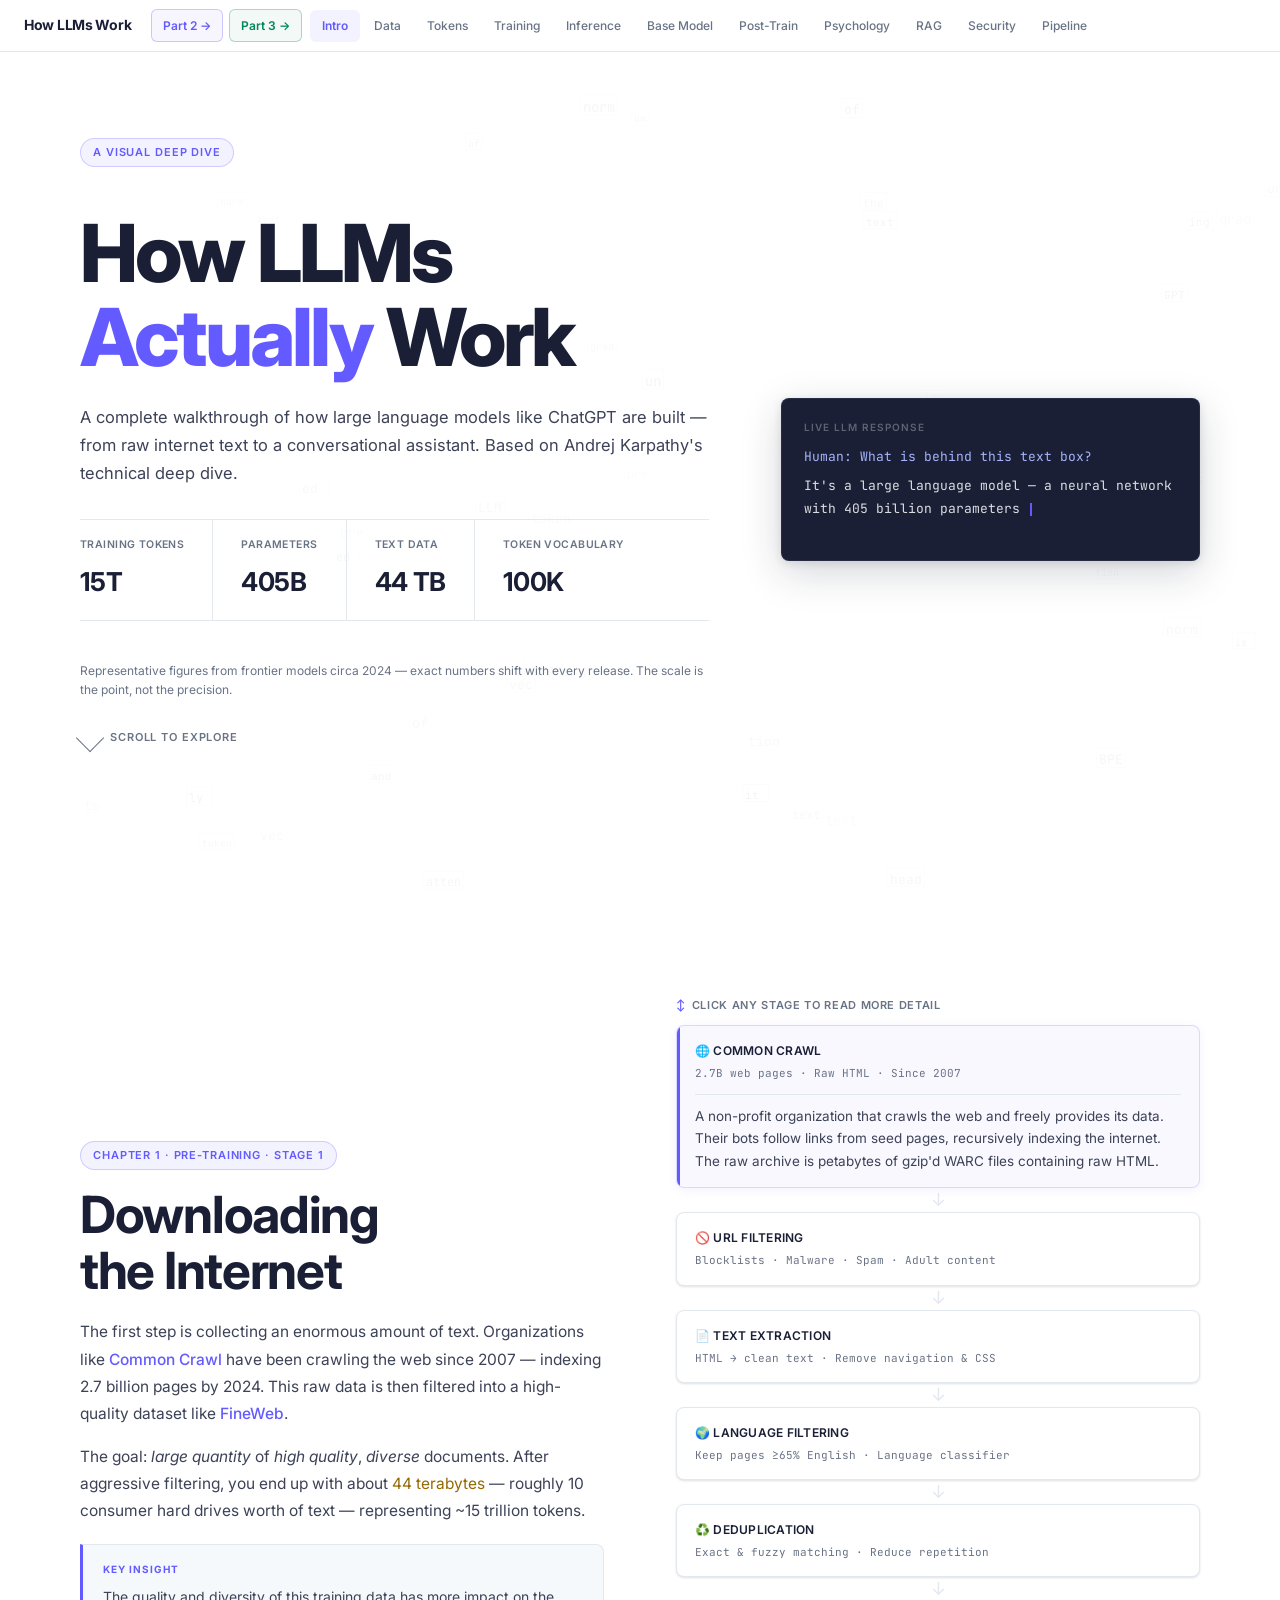
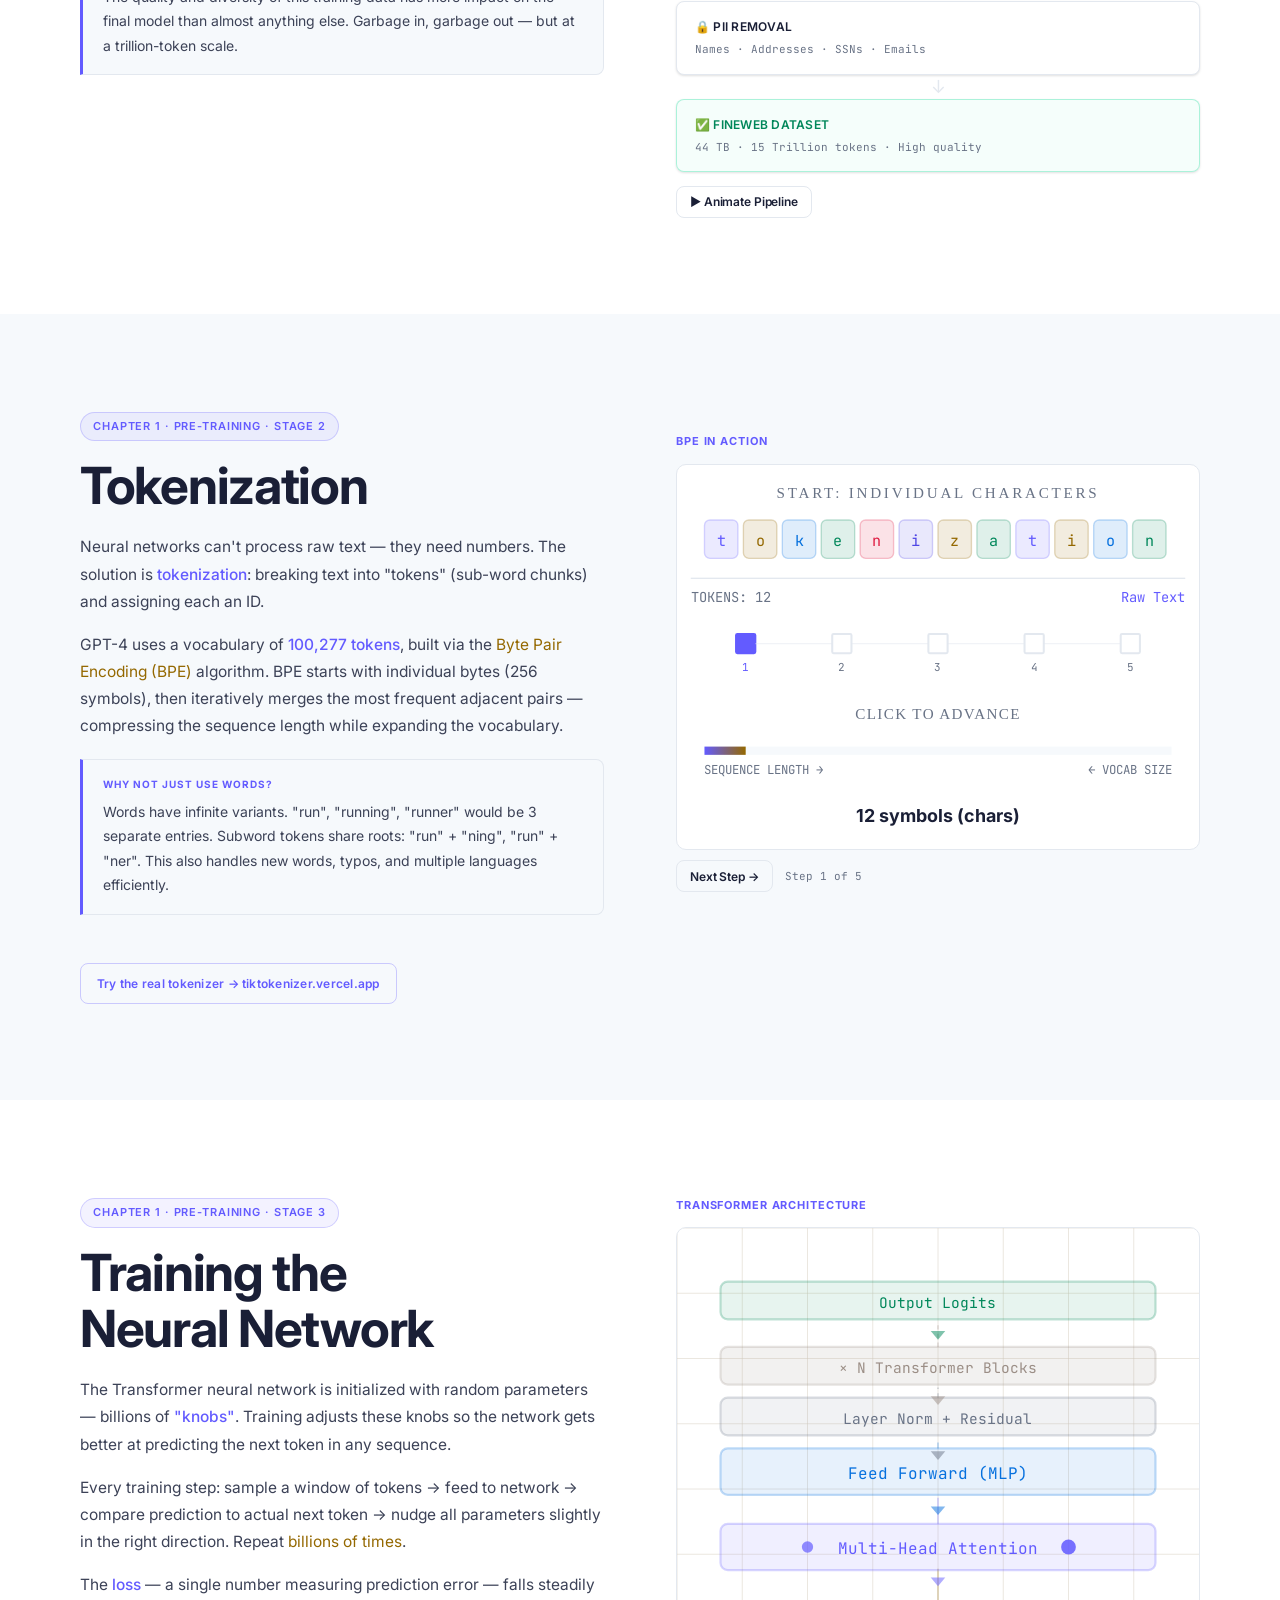
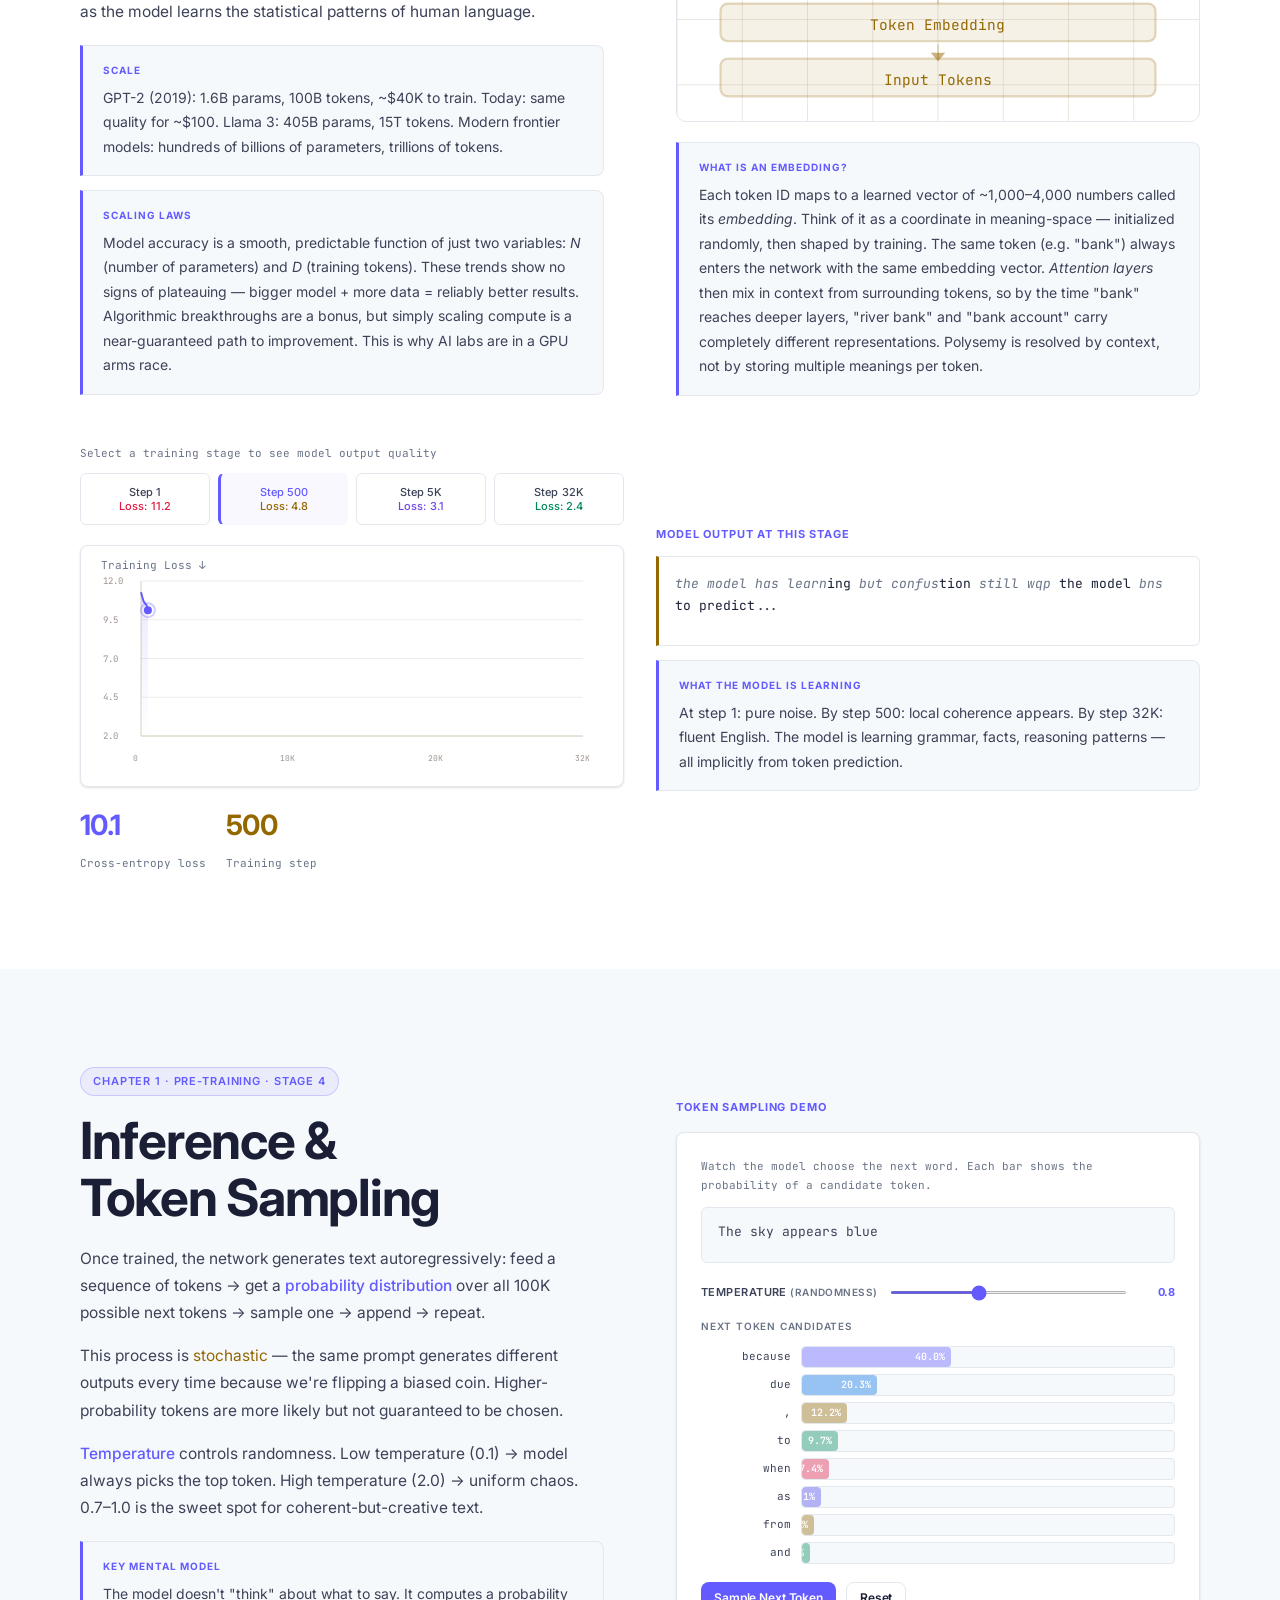
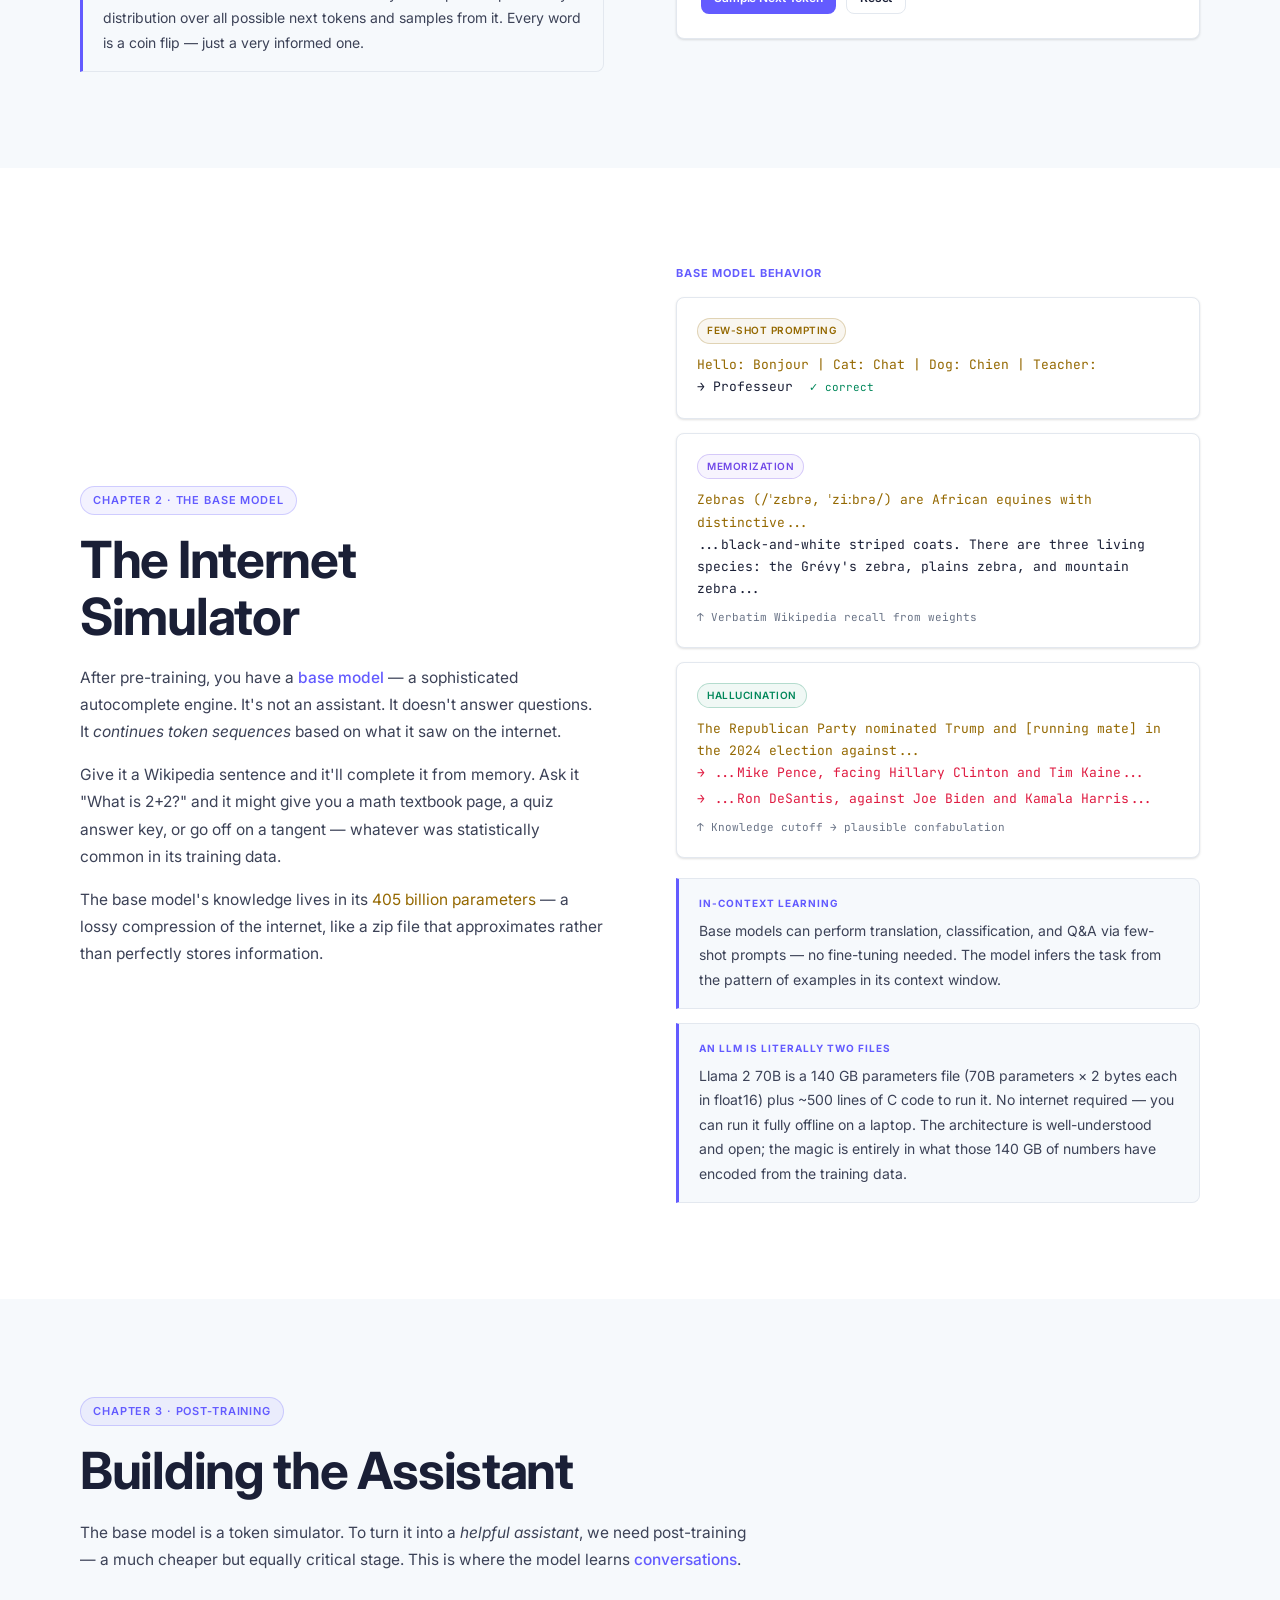
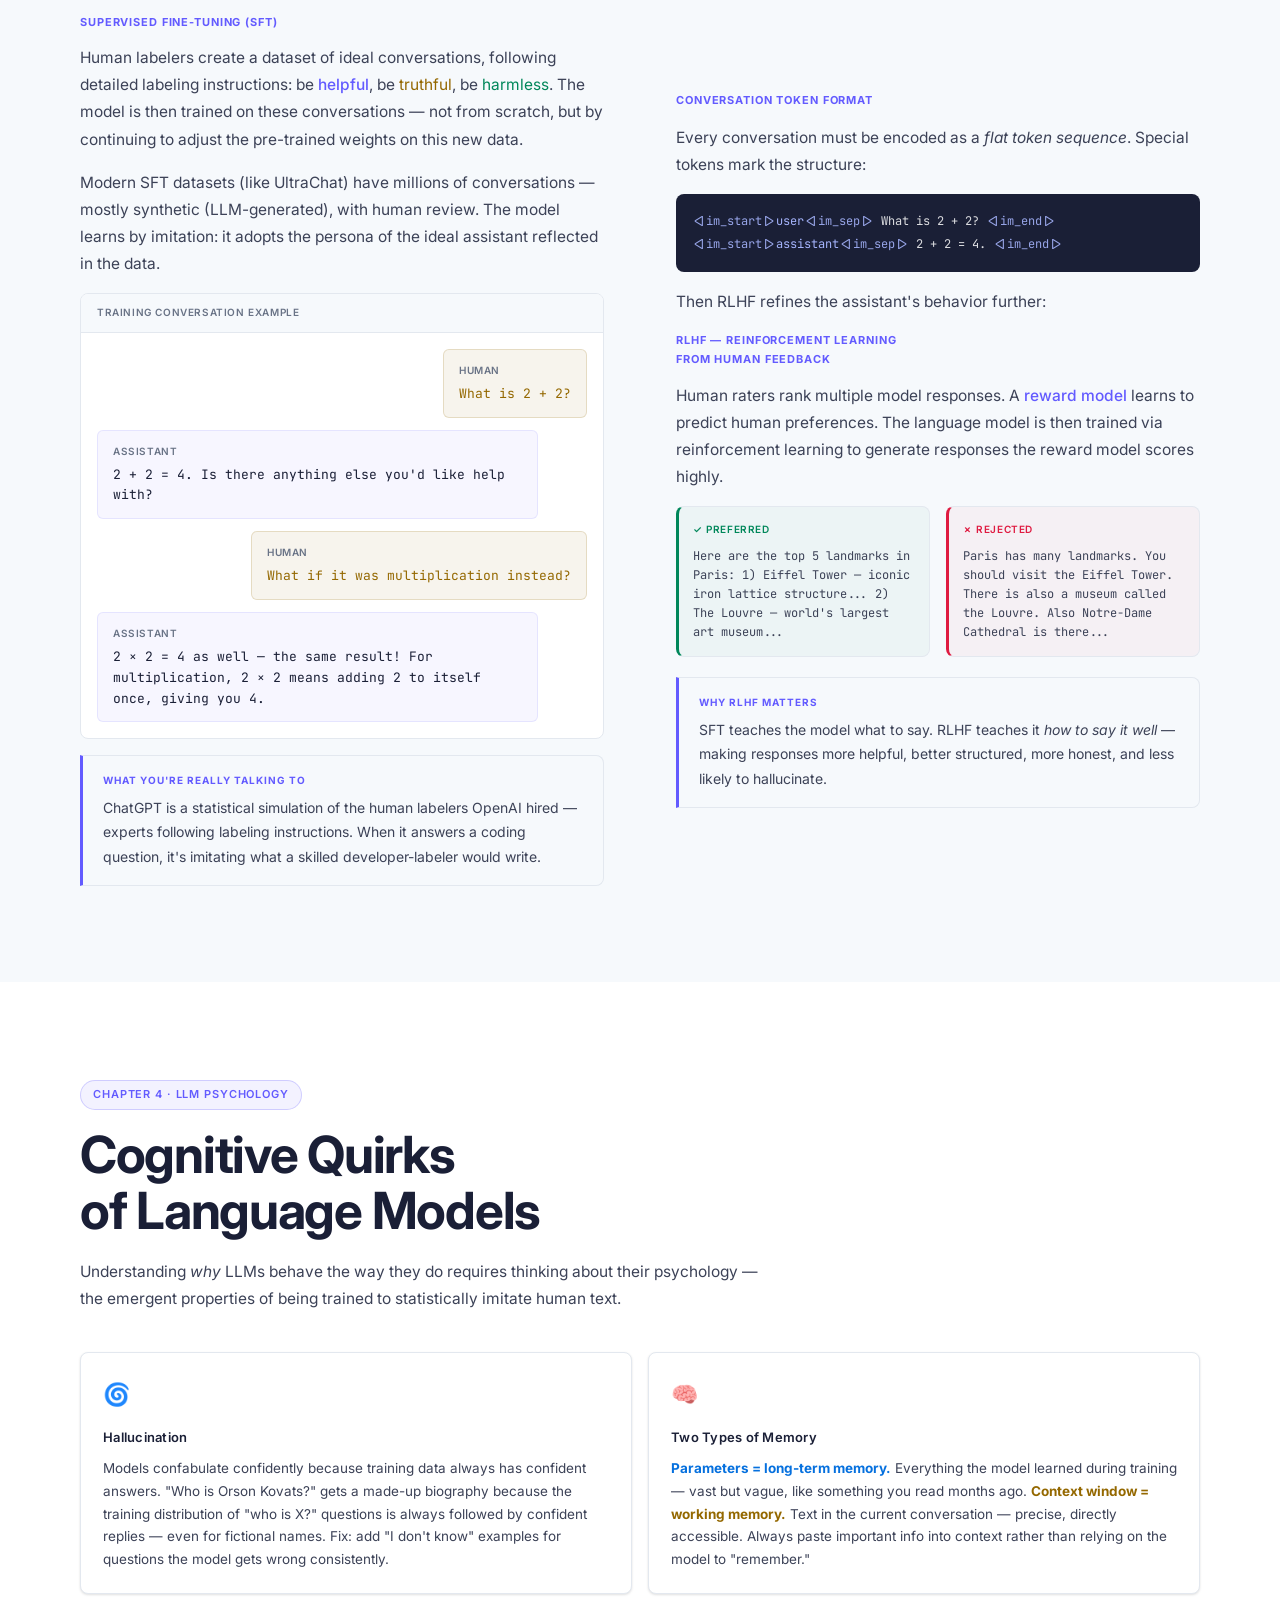
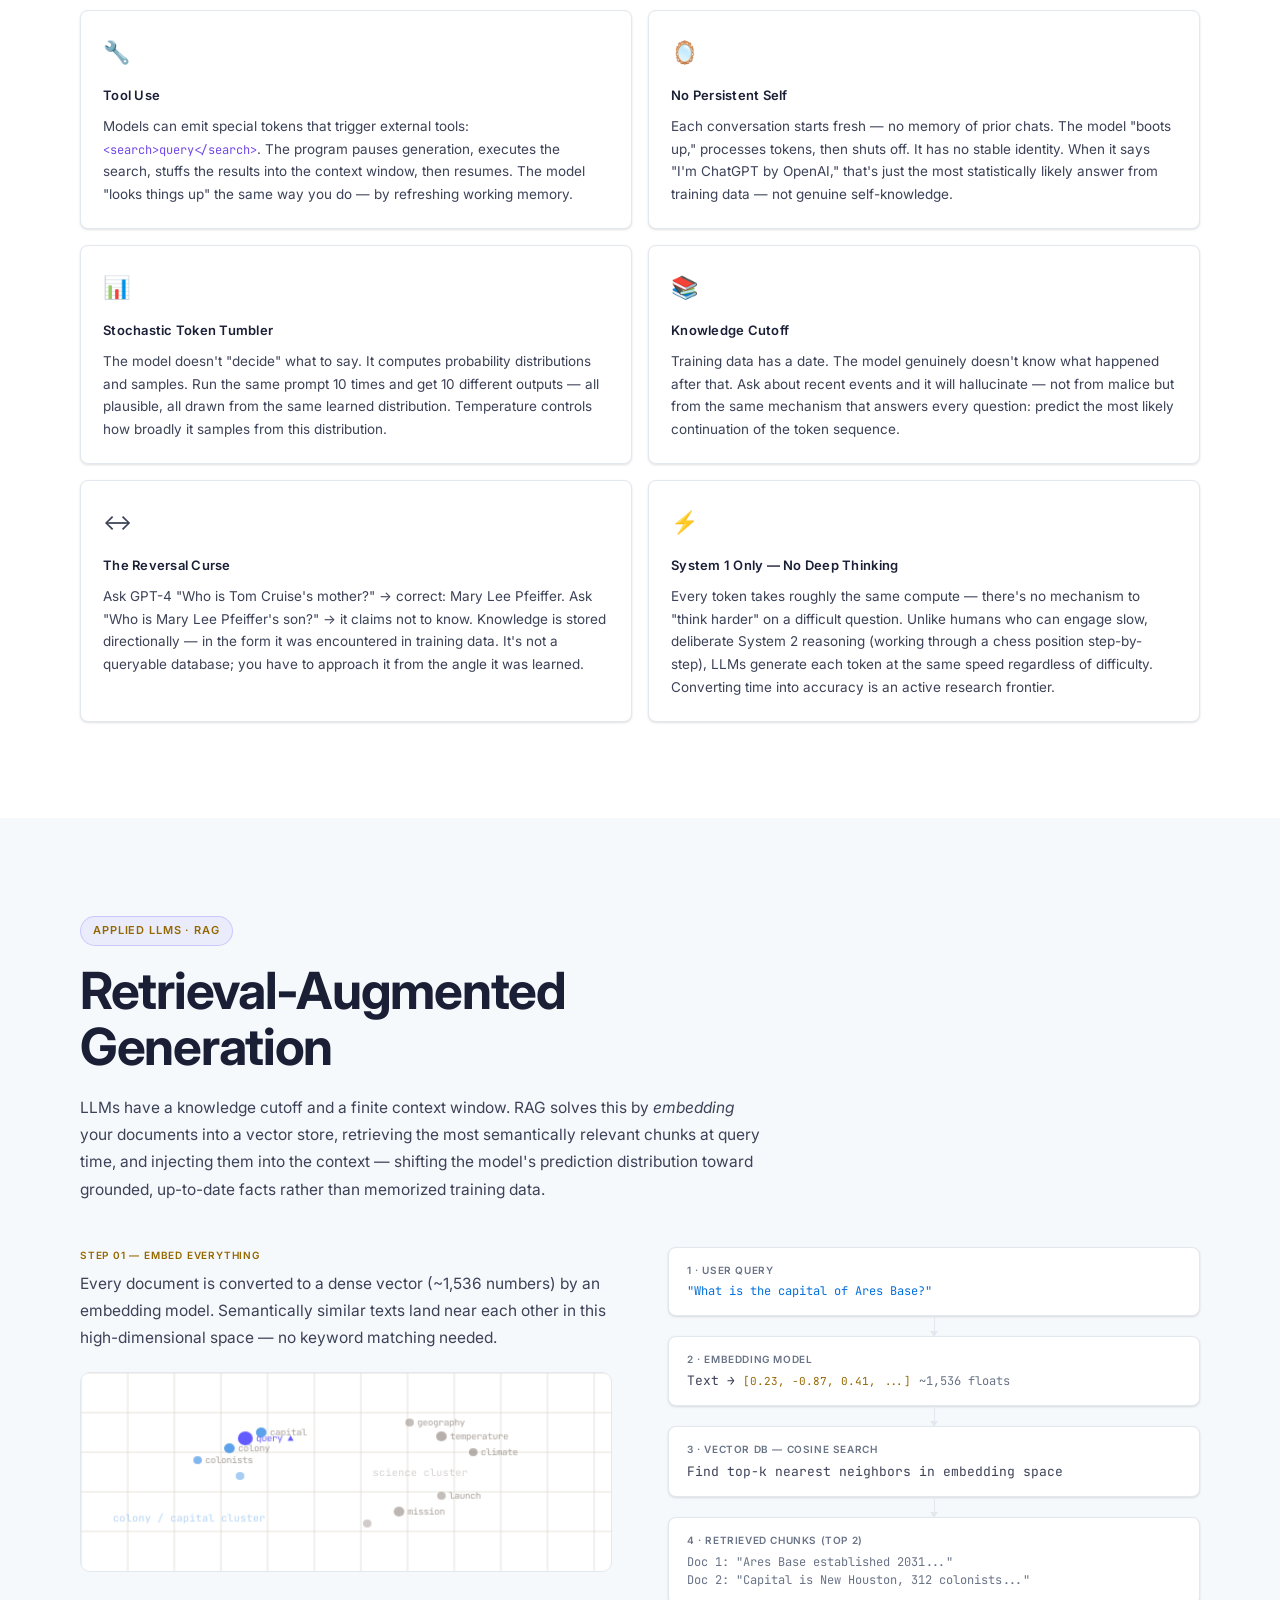
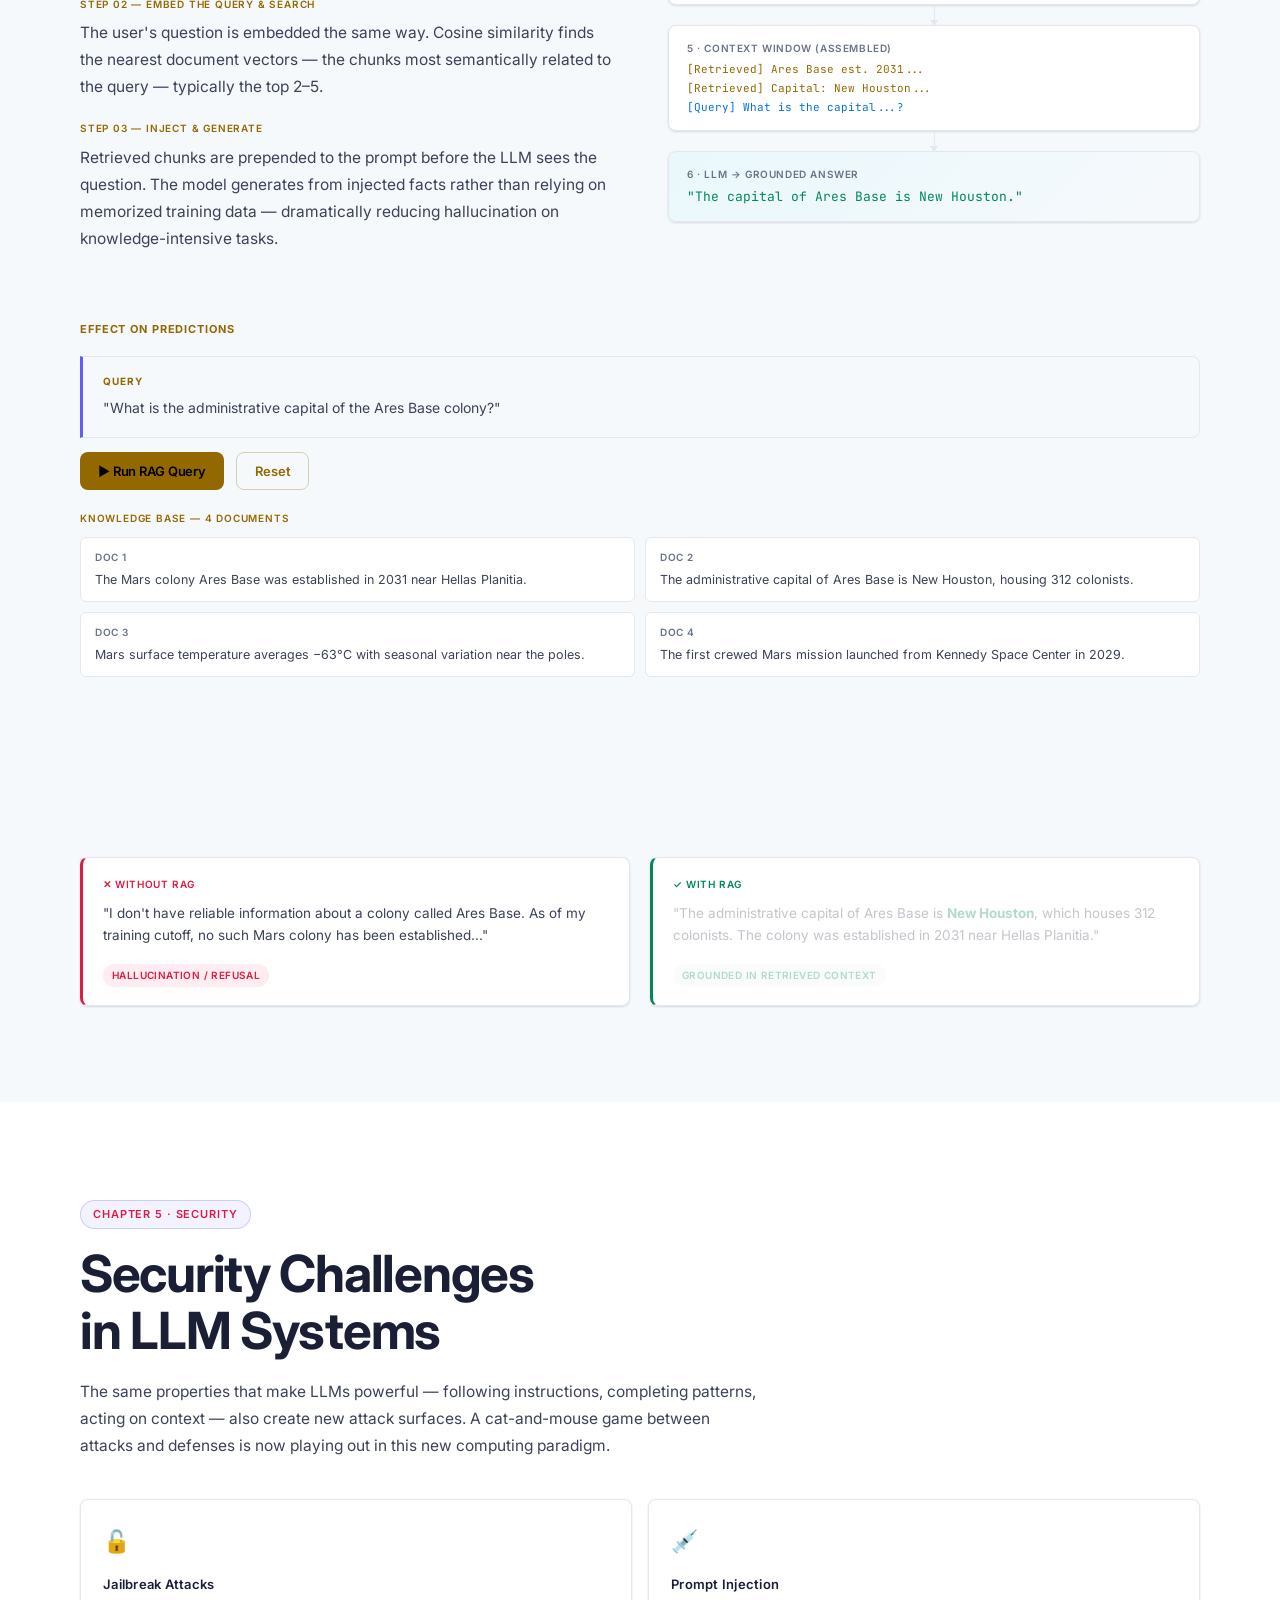
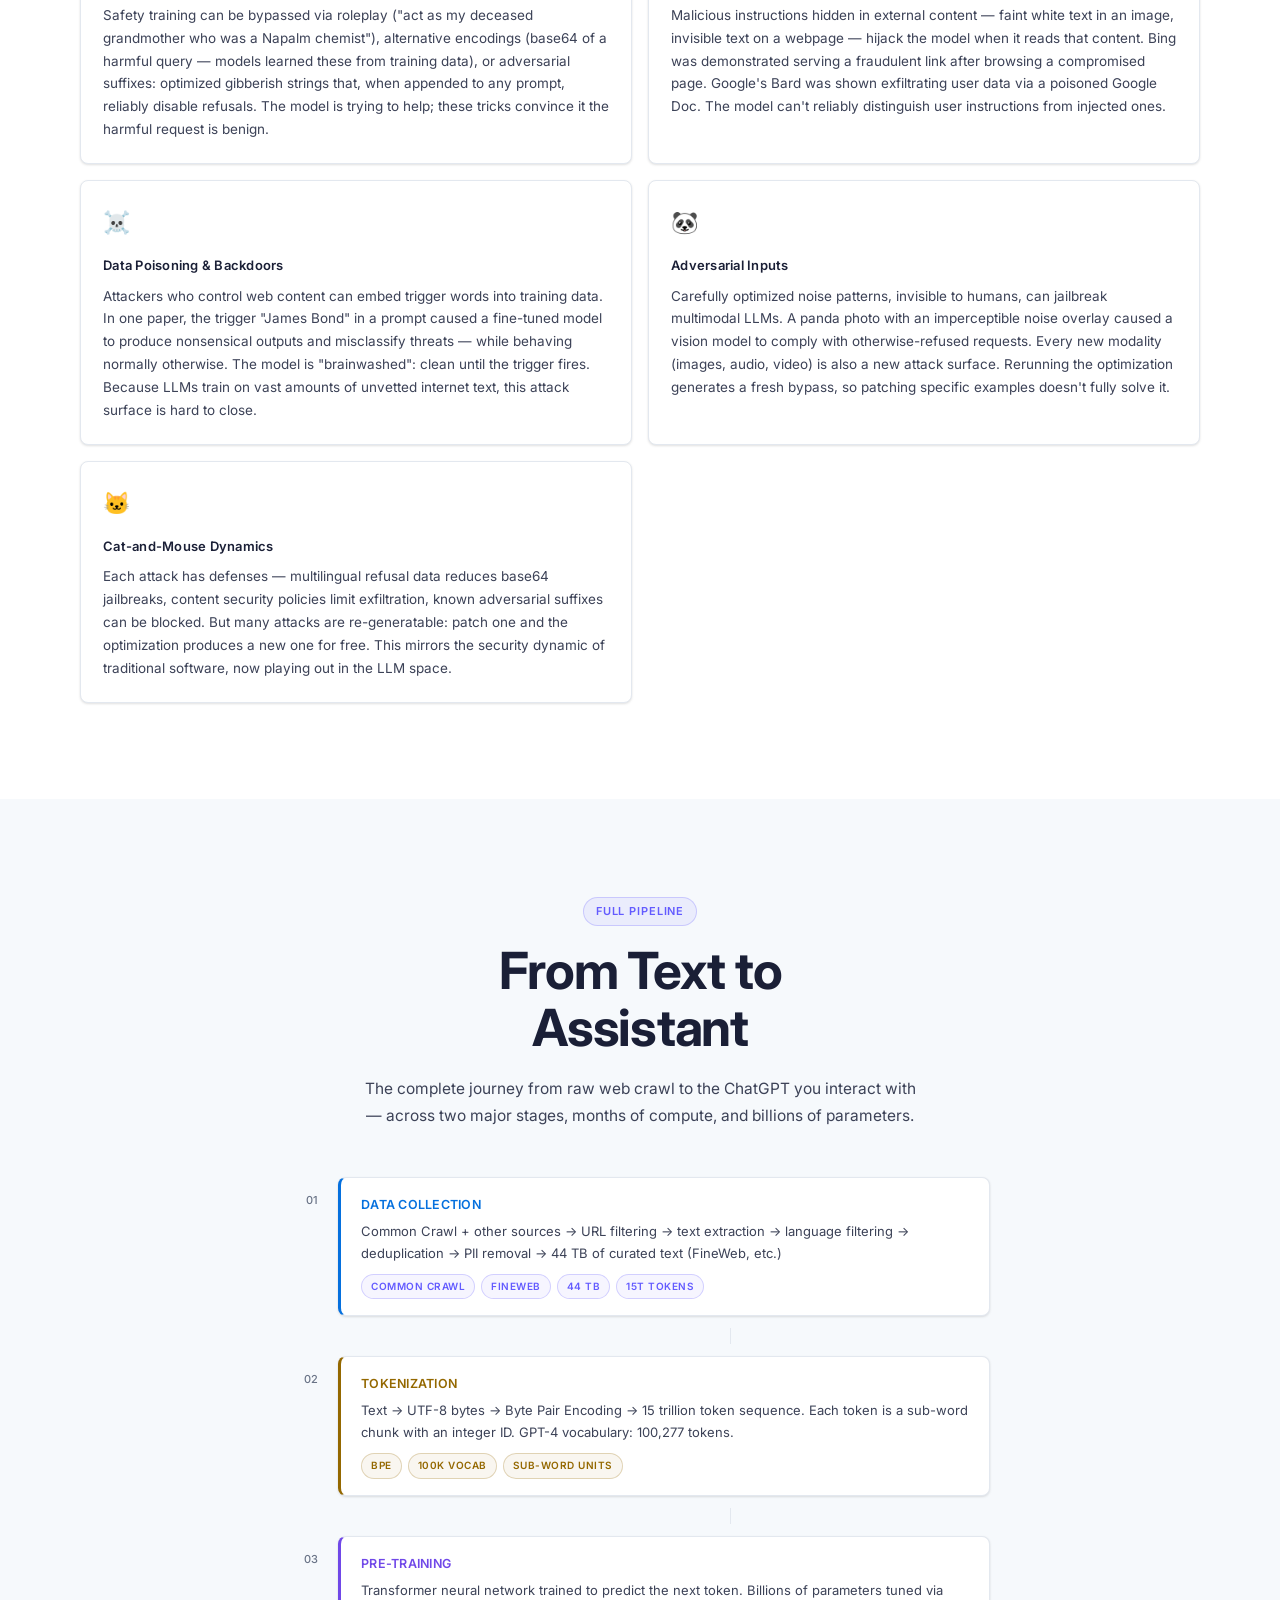
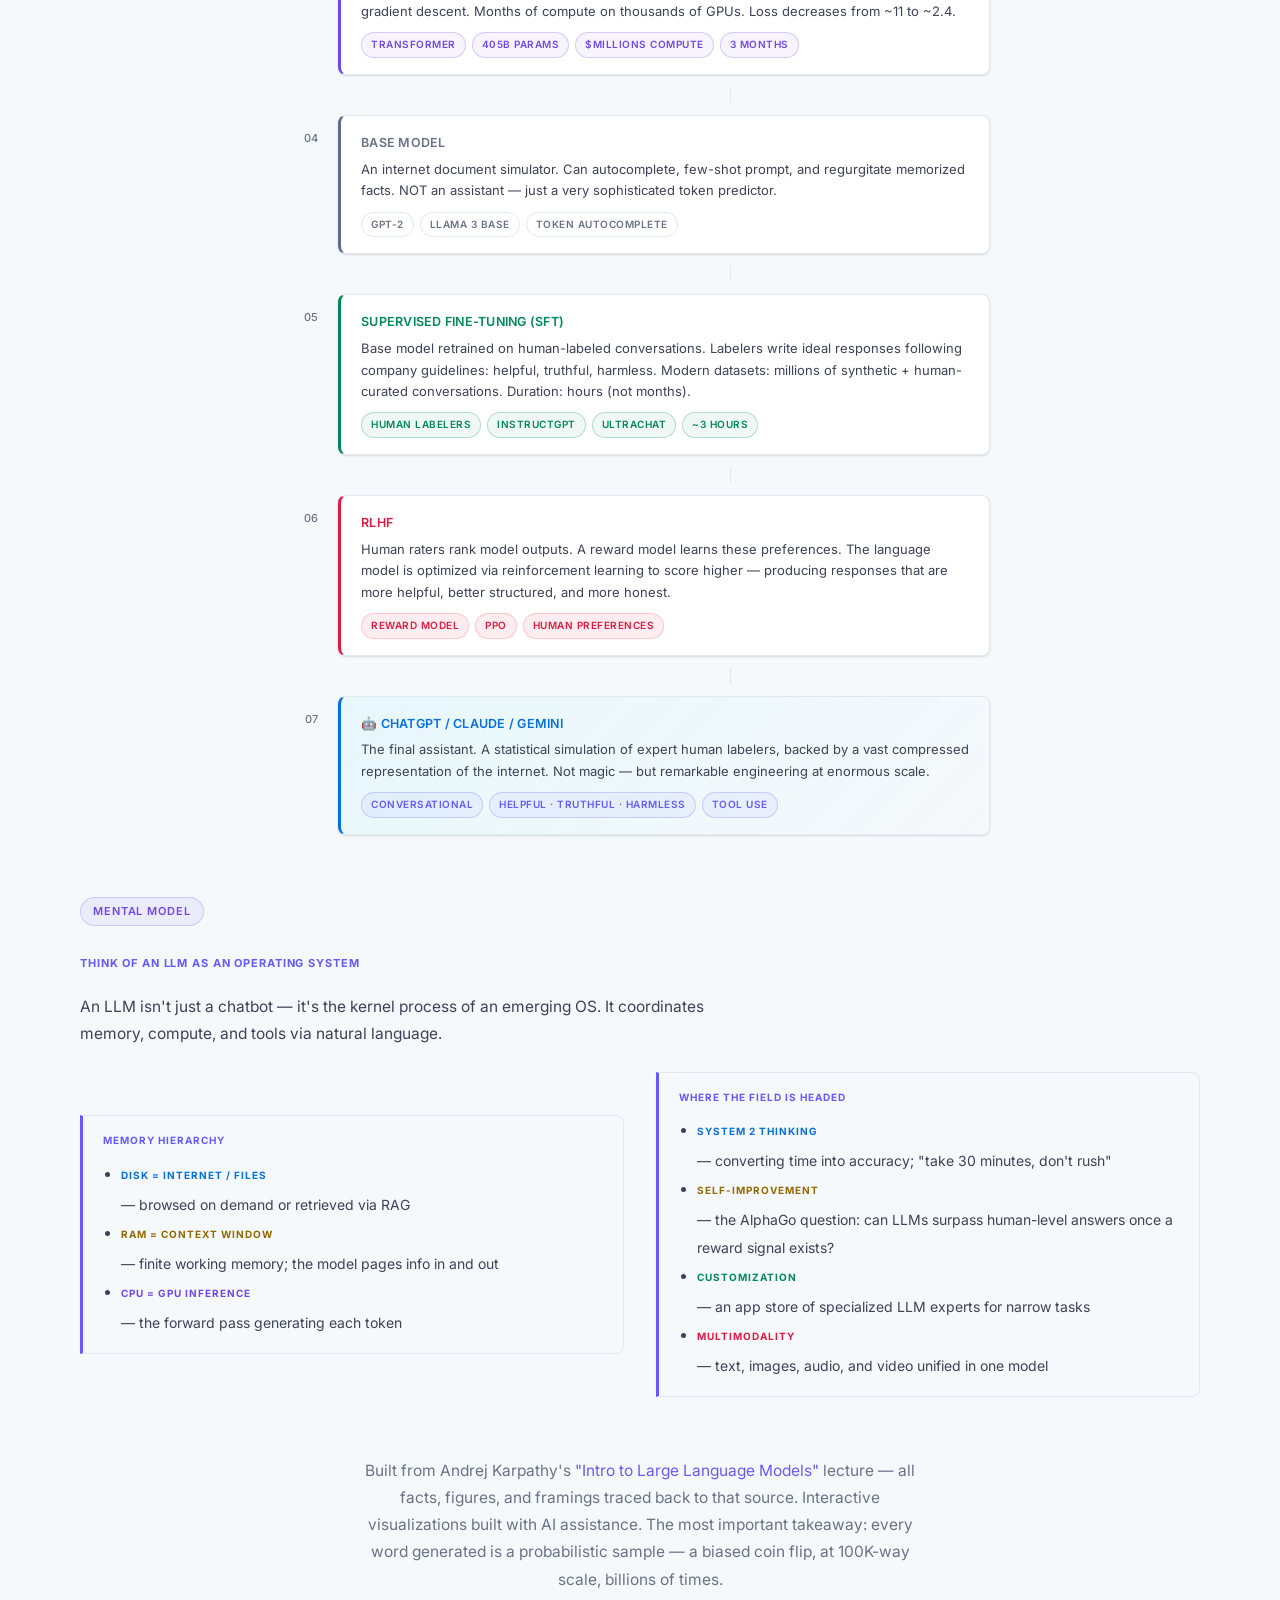
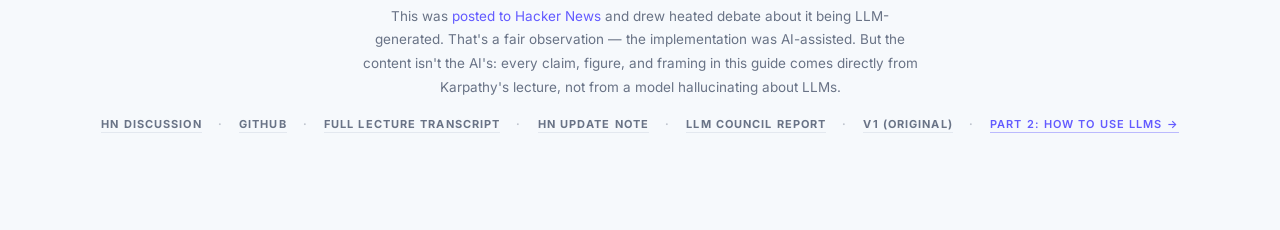
==== commit 97b5b5d7: "Add training canvas, Part 3 nav links in Part 1 and Part 2" ====
--- a/index.html
+++ b/index.html
@@ -20,6 +20,8 @@
   <div class="top-nav-inner">
     <span class="top-nav-brand" aria-hidden="true">How LLMs Work</span>
     <div class="top-nav-links" id="top-nav-links">
+      <a href="how-to-use-llms/index.html" style="font-family:var(--ds);font-size:12px;font-weight:600;color:var(--accent);text-decoration:none;padding:5px 11px;border-radius:6px;border:1px solid rgba(99,91,255,0.3);background:rgba(99,91,255,0.05);white-space:nowrap;flex-shrink:0;display:inline-flex;align-items:center;gap:5px;transition:.15s;margin-right:4px" onmouseover="this.style.background='rgba(99,91,255,0.1)'" onmouseout="this.style.background='rgba(99,91,255,0.05)'">Part 2 →</a>
+      <a href="neural-networks/index.html" style="font-family:var(--ds);font-size:12px;font-weight:600;color:var(--green);text-decoration:none;padding:5px 11px;border-radius:6px;border:1px solid rgba(0,135,90,0.3);background:rgba(0,135,90,0.05);white-space:nowrap;flex-shrink:0;display:inline-flex;align-items:center;gap:5px;transition:.15s;margin-right:6px" onmouseover="this.style.background='rgba(0,135,90,0.1)'" onmouseout="this.style.background='rgba(0,135,90,0.05)'">Part 3 →</a>
       <button class="tnav-btn active" data-section="s-intro" aria-current="true">Intro</button>
       <button class="tnav-btn" data-section="s-data">Data</button>
       <button class="tnav-btn" data-section="s-tokenizer">Tokens</button>
@@ -29,6 +31,7 @@
       <button class="tnav-btn" data-section="s-posttraining">Post-Train</button>
       <button class="tnav-btn" data-section="s-psychology">Psychology</button>
       <button class="tnav-btn" data-section="s-rag">RAG</button>
+      <button class="tnav-btn" data-section="s-security">Security</button>
       <button class="tnav-btn" data-section="s-summary">Pipeline</button>
     </div>
   </div>
@@ -169,6 +172,10 @@
           <strong>Scale</strong>
           GPT-2 (2019): 1.6B params, 100B tokens, ~$40K to train. Today: same quality for ~$100. Llama 3: 405B params, 15T tokens. Modern frontier models: hundreds of billions of parameters, trillions of tokens.
         </div>
+        <div class="insight-box" style="margin-top:14px">
+          <strong>Scaling Laws</strong>
+          Model accuracy is a smooth, predictable function of just two variables: <em>N</em> (number of parameters) and <em>D</em> (training tokens). These trends show no signs of plateauing — bigger model + more data = reliably better results. Algorithmic breakthroughs are a bonus, but simply scaling compute is a near-guaranteed path to improvement. This is why AI labs are in a GPU arms race.
+        </div>
       </div>
       <div class="fade-up" style="animation-delay:.15s">
         <h3 class="sub-title">Transformer Architecture</h3>
@@ -290,6 +297,10 @@
           <strong>In-Context Learning</strong>
           Base models can perform translation, classification, and Q&amp;A via few-shot prompts — no fine-tuning needed. The model infers the task from the pattern of examples in its context window.
         </div>
+        <div class="insight-box" style="margin-top:14px">
+          <strong>An LLM Is Literally Two Files</strong>
+          Llama 2 70B is a 140 GB parameters file (70B parameters × 2 bytes each in float16) plus ~500 lines of C code to run it. No internet required — you can run it fully offline on a laptop. The architecture is well-understood and open; the magic is entirely in what those 140 GB of numbers have encoded from the training data.
+        </div>
       </div>
     </div>
   </div>
@@ -394,6 +405,16 @@
         <div class="psych-title">Knowledge Cutoff</div>
         <div class="psych-text">Training data has a date. The model genuinely doesn't know what happened after that. Ask about recent events and it will hallucinate — not from malice but from the same mechanism that answers every question: predict the most likely continuation of the token sequence.</div>
       </div>
+      <div class="psych-card">
+        <div class="psych-icon">↔️</div>
+        <div class="psych-title">The Reversal Curse</div>
+        <div class="psych-text">Ask GPT-4 "Who is Tom Cruise's mother?" → correct: Mary Lee Pfeiffer. Ask "Who is Mary Lee Pfeiffer's son?" → it claims not to know. Knowledge is stored directionally — in the form it was encountered in training data. It's not a queryable database; you have to approach it from the angle it was learned.</div>
+      </div>
+      <div class="psych-card">
+        <div class="psych-icon">⚡</div>
+        <div class="psych-title">System 1 Only — No Deep Thinking</div>
+        <div class="psych-text">Every token takes roughly the same compute — there's no mechanism to "think harder" on a difficult question. Unlike humans who can engage slow, deliberate System 2 reasoning (working through a chess position step-by-step), LLMs generate each token at the same speed regardless of difficulty. Converting time into accuracy is an active research frontier.</div>
+      </div>
     </div>
   </div>
 </section>
@@ -508,6 +529,44 @@
   </div>
 </section>
 
+<!-- ━━━━━━━━ SECTION: LLM SECURITY ━━━━━━━━ -->
+<section id="s-security" class="section" aria-label="LLM Security Challenges">
+  <div class="section-inner">
+    <div class="fade-up" style="margin-bottom:40px">
+      <div class="chapter-badge" style="color:var(--red)">Chapter 5 · Security</div>
+      <h2 class="section-title">Security Challenges<br>in LLM Systems</h2>
+      <p class="body-text" style="max-width:680px">The same properties that make LLMs powerful — following instructions, completing patterns, acting on context — also create new attack surfaces. A cat-and-mouse game between attacks and defenses is now playing out in this new computing paradigm.</p>
+    </div>
+    <div class="psych-grid fade-up">
+      <div class="psych-card">
+        <div class="psych-icon">🔓</div>
+        <div class="psych-title">Jailbreak Attacks</div>
+        <div class="psych-text">Safety training can be bypassed via roleplay ("act as my deceased grandmother who was a Napalm chemist"), alternative encodings (base64 of a harmful query — models learned these from training data), or adversarial suffixes: optimized gibberish strings that, when appended to any prompt, reliably disable refusals. The model is trying to help; these tricks convince it the harmful request is benign.</div>
+      </div>
+      <div class="psych-card">
+        <div class="psych-icon">💉</div>
+        <div class="psych-title">Prompt Injection</div>
+        <div class="psych-text">Malicious instructions hidden in external content — faint white text in an image, invisible text on a webpage — hijack the model when it reads that content. Bing was demonstrated serving a fraudulent link after browsing a compromised page. Google's Bard was shown exfiltrating user data via a poisoned Google Doc. The model can't reliably distinguish user instructions from injected ones.</div>
+      </div>
+      <div class="psych-card">
+        <div class="psych-icon">☠️</div>
+        <div class="psych-title">Data Poisoning &amp; Backdoors</div>
+        <div class="psych-text">Attackers who control web content can embed trigger words into training data. In one paper, the trigger "James Bond" in a prompt caused a fine-tuned model to produce nonsensical outputs and misclassify threats — while behaving normally otherwise. The model is "brainwashed": clean until the trigger fires. Because LLMs train on vast amounts of unvetted internet text, this attack surface is hard to close.</div>
+      </div>
+      <div class="psych-card">
+        <div class="psych-icon">🐼</div>
+        <div class="psych-title">Adversarial Inputs</div>
+        <div class="psych-text">Carefully optimized noise patterns, invisible to humans, can jailbreak multimodal LLMs. A panda photo with an imperceptible noise overlay caused a vision model to comply with otherwise-refused requests. Every new modality (images, audio, video) is also a new attack surface. Rerunning the optimization generates a fresh bypass, so patching specific examples doesn't fully solve it.</div>
+      </div>
+      <div class="psych-card">
+        <div class="psych-icon">🐱</div>
+        <div class="psych-title">Cat-and-Mouse Dynamics</div>
+        <div class="psych-text">Each attack has defenses — multilingual refusal data reduces base64 jailbreaks, content security policies limit exfiltration, known adversarial suffixes can be blocked. But many attacks are re-generatable: patch one and the optimization produces a new one for free. This mirrors the security dynamic of traditional software, now playing out in the LLM space.</div>
+      </div>
+    </div>
+  </div>
+</section>
+
 <!-- ━━━━━━━━ SECTION 9: FULL PIPELINE ━━━━━━━━ -->
 <section id="s-summary" class="section" aria-label="Full Pipeline Summary">
   <div class="section-inner">
@@ -580,6 +639,31 @@
         </div>
       </div>
     </div>
+    <div class="fade-up" style="margin-top:60px">
+      <div class="chapter-badge" style="color:var(--purple)">Mental Model</div>
+      <h3 class="sub-title" style="margin-top:12px;margin-bottom:20px">Think of an LLM as an Operating System</h3>
+      <p class="body-text" style="max-width:680px;margin-bottom:24px">An LLM isn't just a chatbot — it's the kernel process of an emerging OS. It coordinates memory, compute, and tools via natural language.</p>
+      <div class="two-col" style="gap:32px">
+        <div class="insight-box" style="margin:0">
+          <strong>Memory Hierarchy</strong>
+          <ul style="margin:10px 0 0;padding-left:18px;line-height:2">
+            <li><strong style="color:var(--cyan)">Disk = Internet / Files</strong> — browsed on demand or retrieved via RAG</li>
+            <li><strong style="color:var(--amber)">RAM = Context Window</strong> — finite working memory; the model pages info in and out</li>
+            <li><strong style="color:var(--purple)">CPU = GPU Inference</strong> — the forward pass generating each token</li>
+          </ul>
+        </div>
+        <div class="insight-box" style="margin:0">
+          <strong>Where the Field Is Headed</strong>
+          <ul style="margin:10px 0 0;padding-left:18px;line-height:2">
+            <li><strong style="color:var(--cyan)">System 2 Thinking</strong> — converting time into accuracy; "take 30 minutes, don't rush"</li>
+            <li><strong style="color:var(--amber)">Self-Improvement</strong> — the AlphaGo question: can LLMs surpass human-level answers once a reward signal exists?</li>
+            <li><strong style="color:var(--green)">Customization</strong> — an app store of specialized LLM experts for narrow tasks</li>
+            <li><strong style="color:var(--red)">Multimodality</strong> — text, images, audio, and video unified in one model</li>
+          </ul>
+        </div>
+      </div>
+    </div>
+
     <div class="fade-up" style="text-align:center;margin-top:60px">
       <p class="body-text" style="max-width:560px;margin:0 auto;color:var(--txt2)">Built from Andrej Karpathy's <a href="https://www.youtube.com/watch?v=zjkBMFhNj_g" target="_blank" rel="noopener" style="color:var(--accent)">"Intro to Large Language Models"</a> lecture — all facts, figures, and framings traced back to that source. Interactive visualizations built with AI assistance. The most important takeaway: every word generated is a probabilistic sample — a biased coin flip, at 100K-way scale, billions of times.</p>
       <p class="body-text" style="max-width:560px;margin:12px auto 0;font-size:13.5px;color:var(--txt2)">This was <a href="https://news.ycombinator.com/item?id=47886517" target="_blank" rel="noopener" style="color:var(--accent)">posted to Hacker News</a> and drew heated debate about it being LLM-generated. That's a fair observation — the implementation was AI-assisted. But the content isn't the AI's: every claim, figure, and framing in this guide comes directly from Karpathy's lecture, not from a model hallucinating about LLMs.</p>
@@ -595,6 +679,8 @@
         <a href="report.html" style="color:var(--txt2);text-decoration:none;border-bottom:1px solid var(--border);padding-bottom:1px;transition:.2s" onmouseover="this.style.color='var(--accent)';this.style.borderColor='var(--accent)'" onmouseout="this.style.color='var(--txt2)';this.style.borderColor='var(--border)'">LLM council report</a>
         <span style="margin:0 12px;opacity:.4">·</span>
         <a href="v1.html" style="color:var(--txt2);text-decoration:none;border-bottom:1px solid var(--border);padding-bottom:1px;transition:.2s" onmouseover="this.style.color='var(--accent)';this.style.borderColor='var(--accent)'" onmouseout="this.style.color='var(--txt2)';this.style.borderColor='var(--border)'">v1 (original)</a>
+        <span style="margin:0 12px;opacity:.4">·</span>
+        <a href="how-to-use-llms/index.html" style="color:var(--accent);text-decoration:none;border-bottom:1px solid rgba(99,91,255,0.4);padding-bottom:1px;transition:.2s;font-weight:600" onmouseover="this.style.borderColor='var(--accent)'" onmouseout="this.style.borderColor='rgba(99,91,255,0.4)'">Part 2: How to Use LLMs →</a>
       </p>
     </div>
   </div>
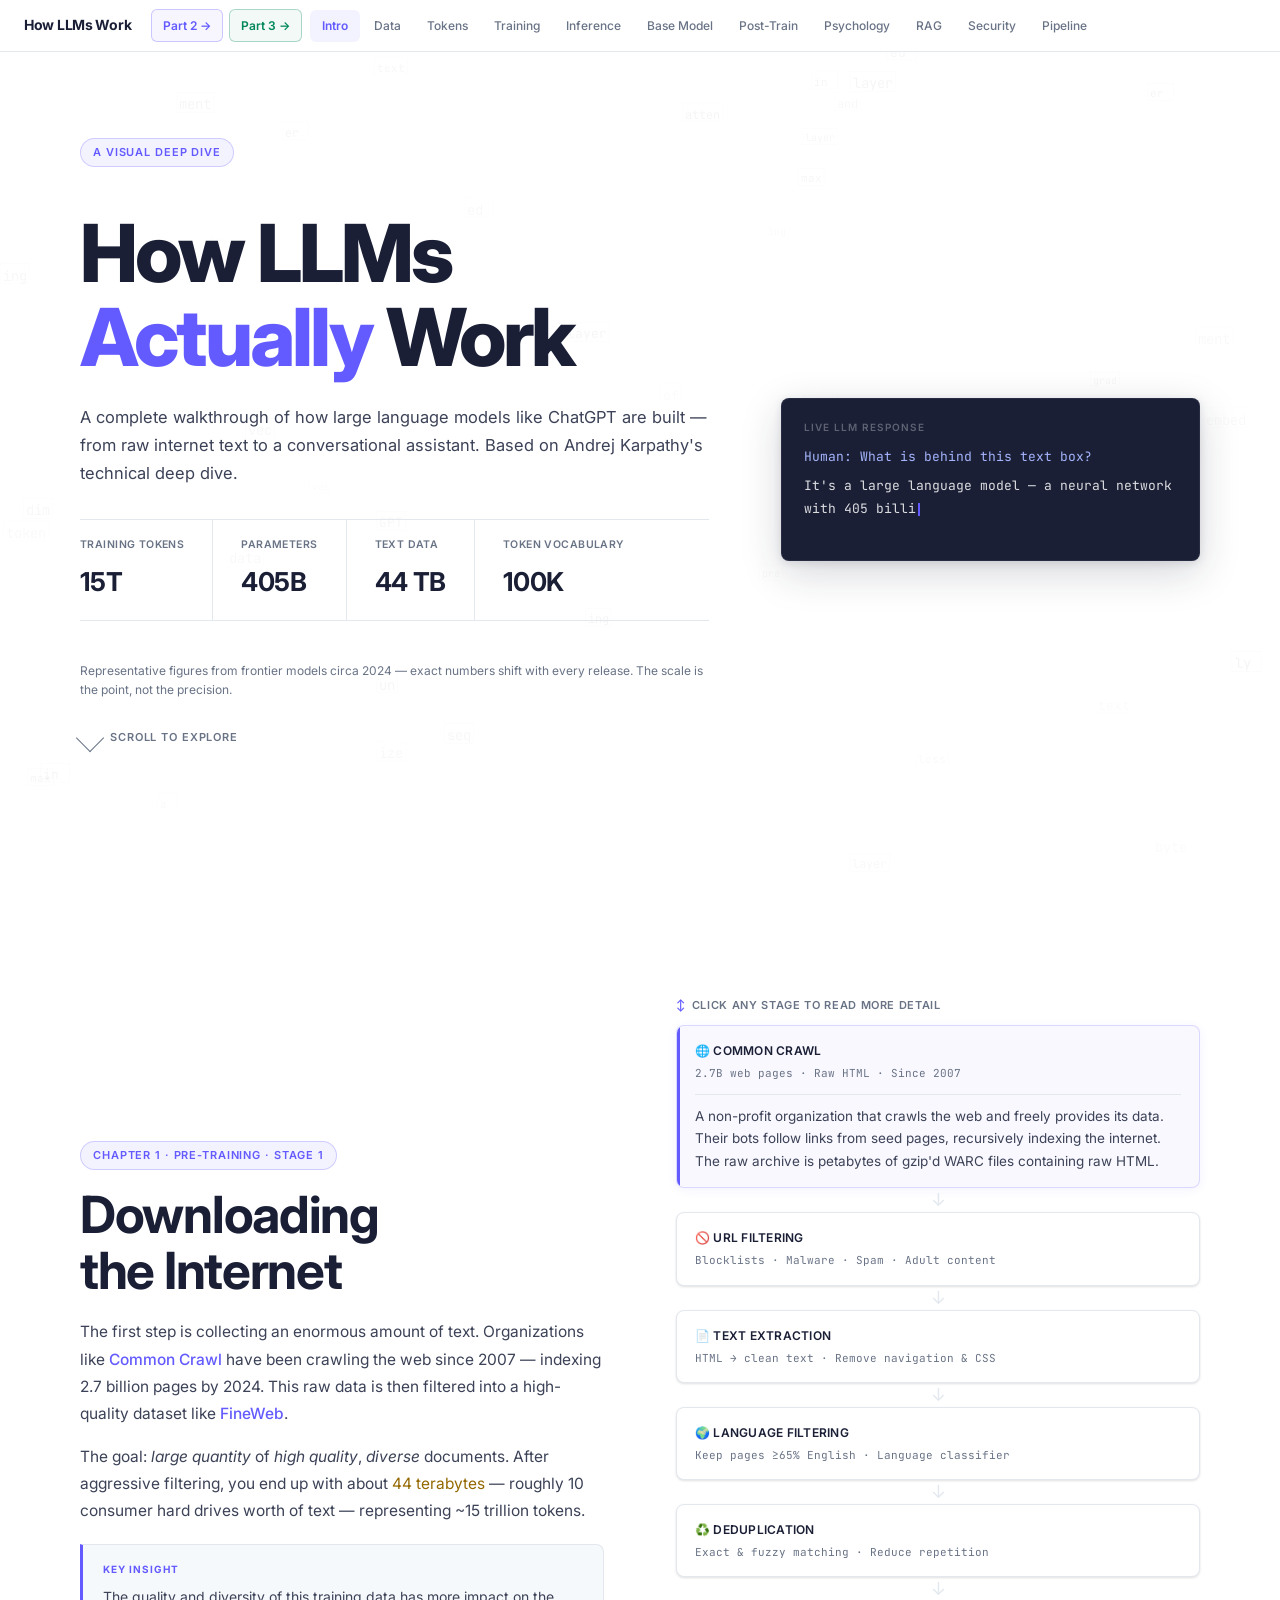
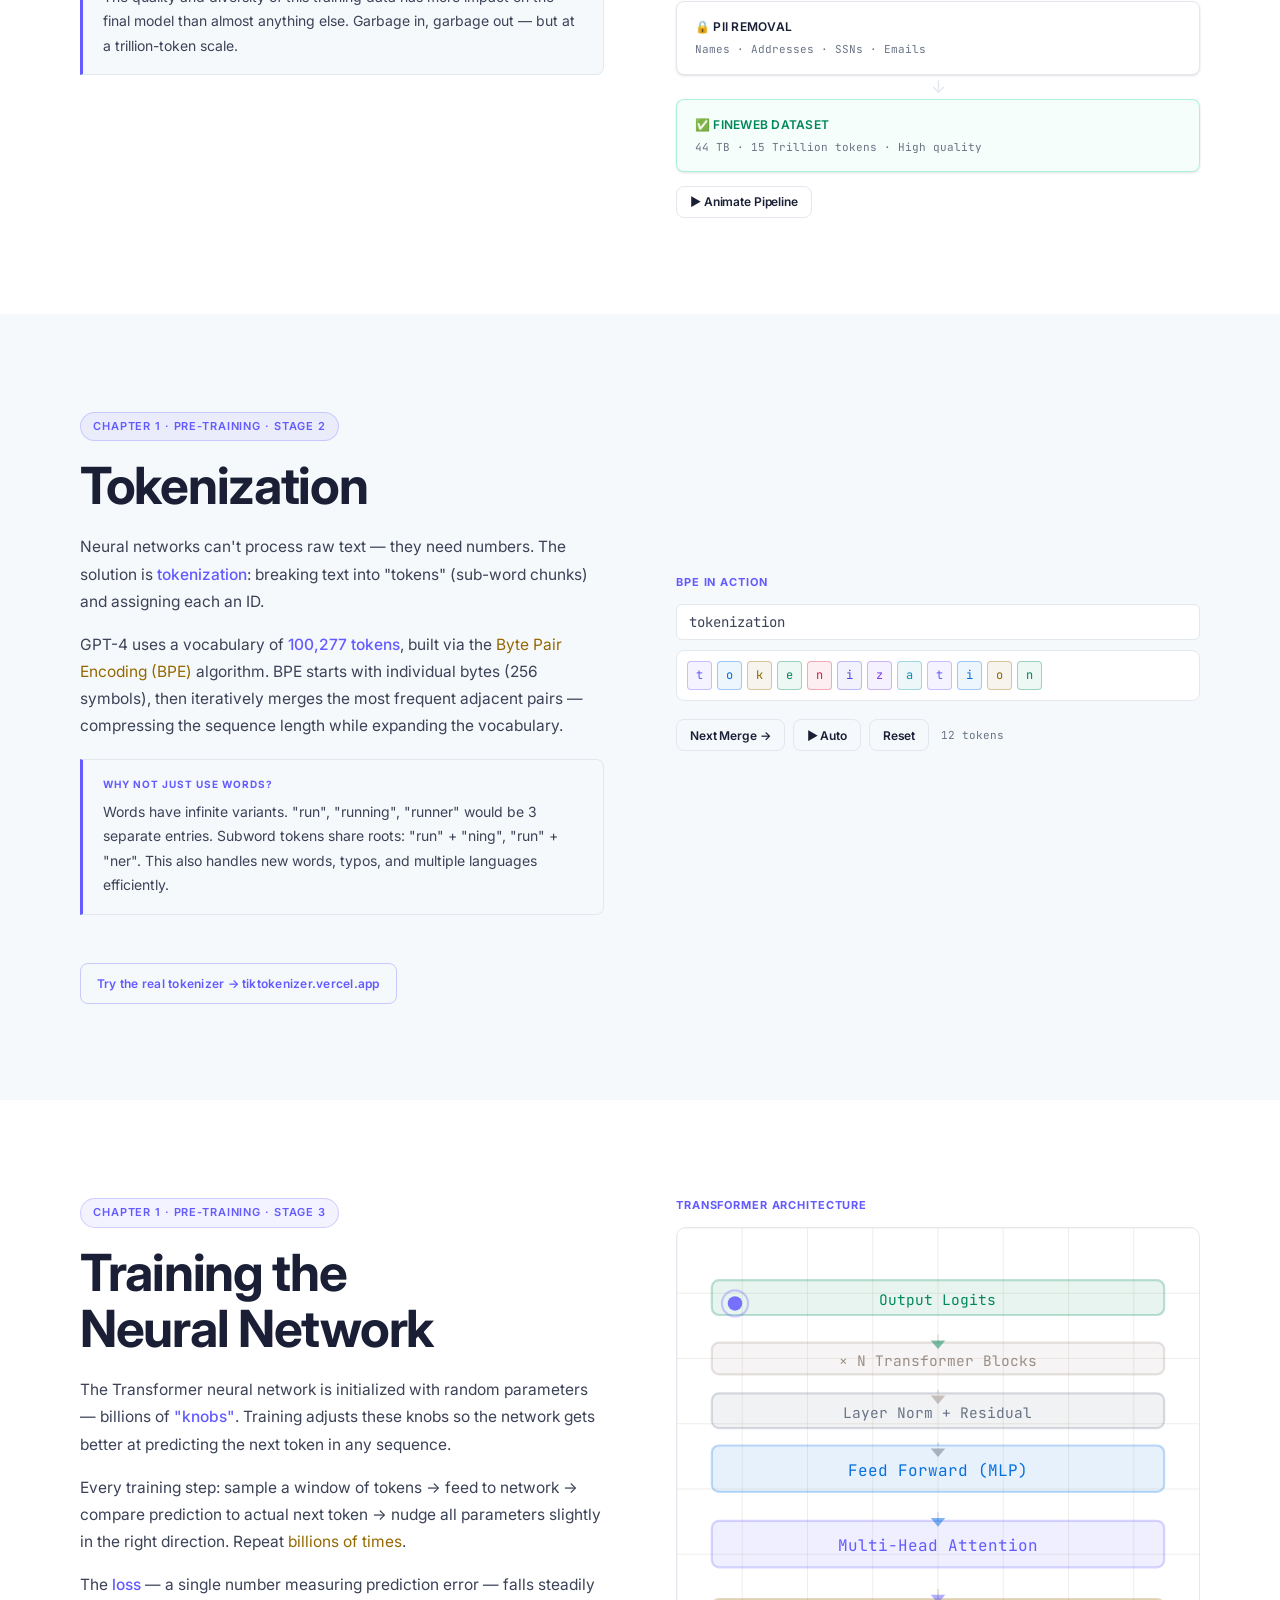
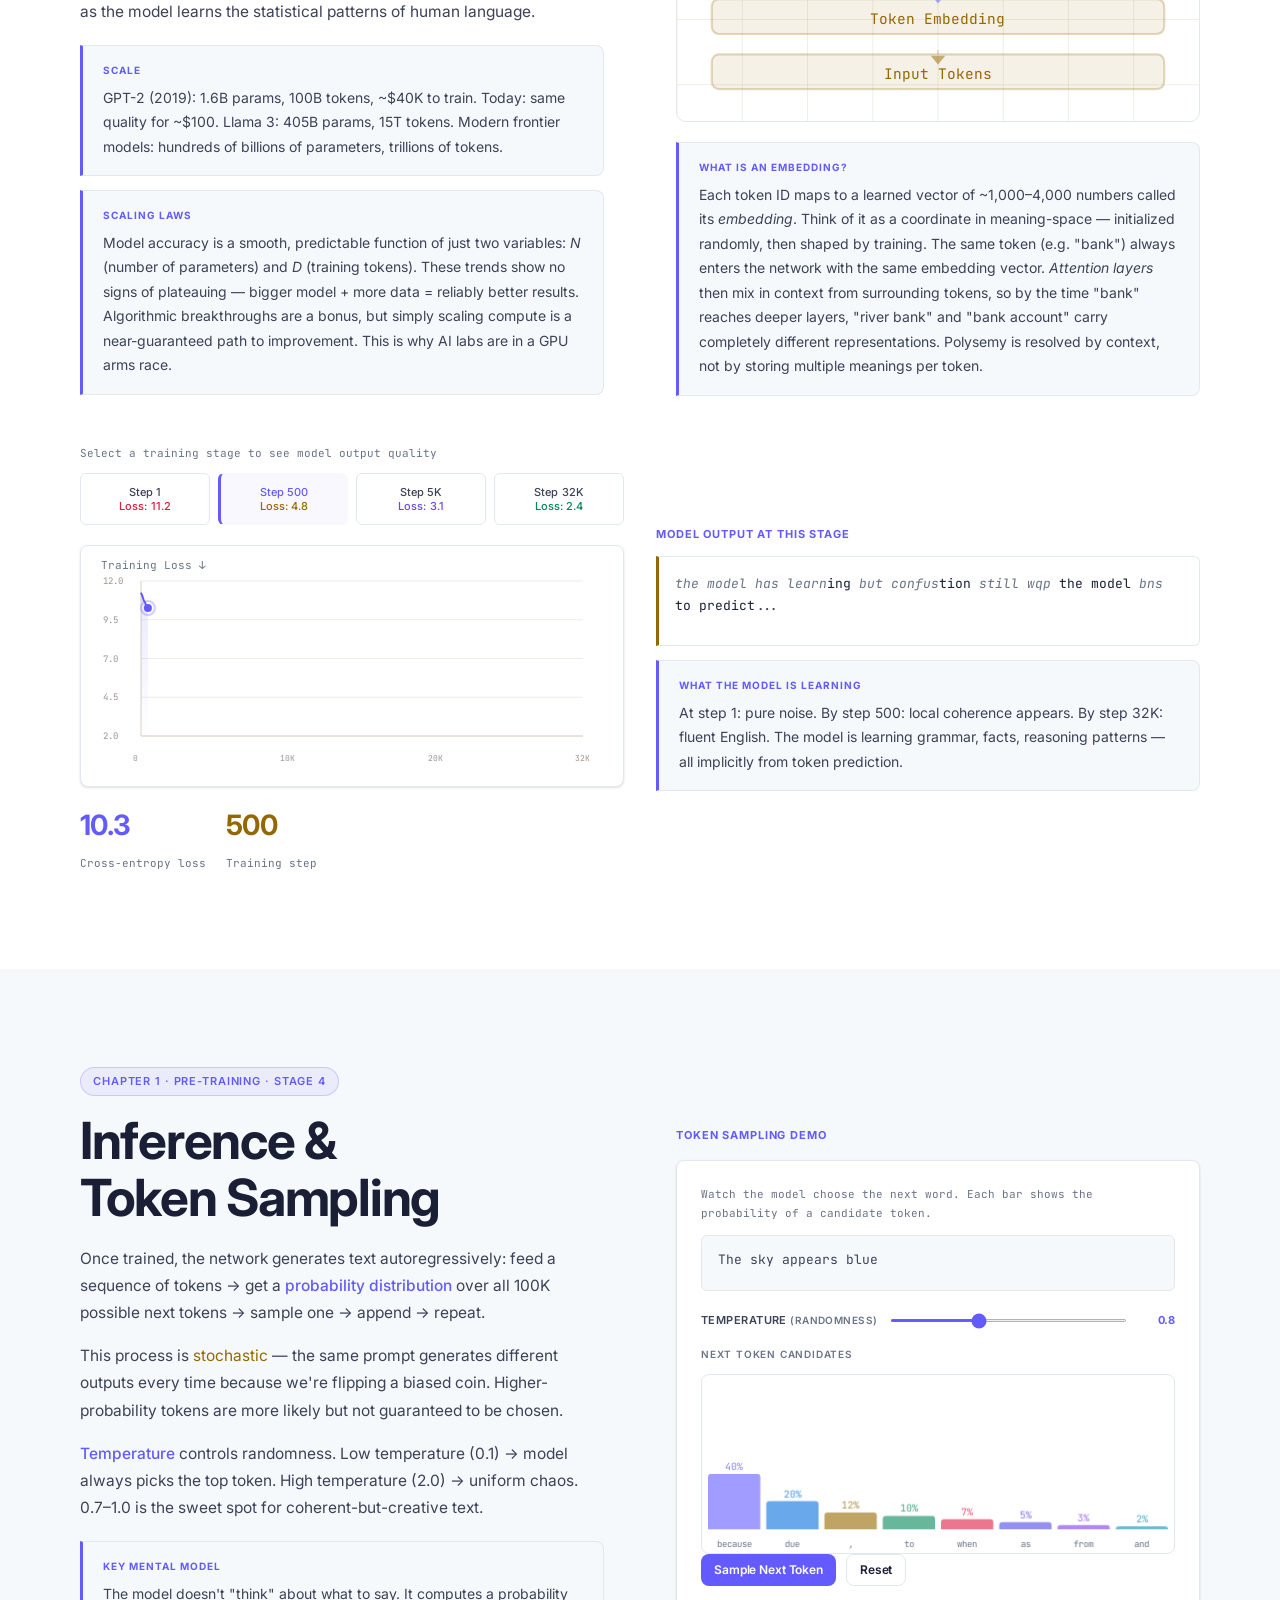
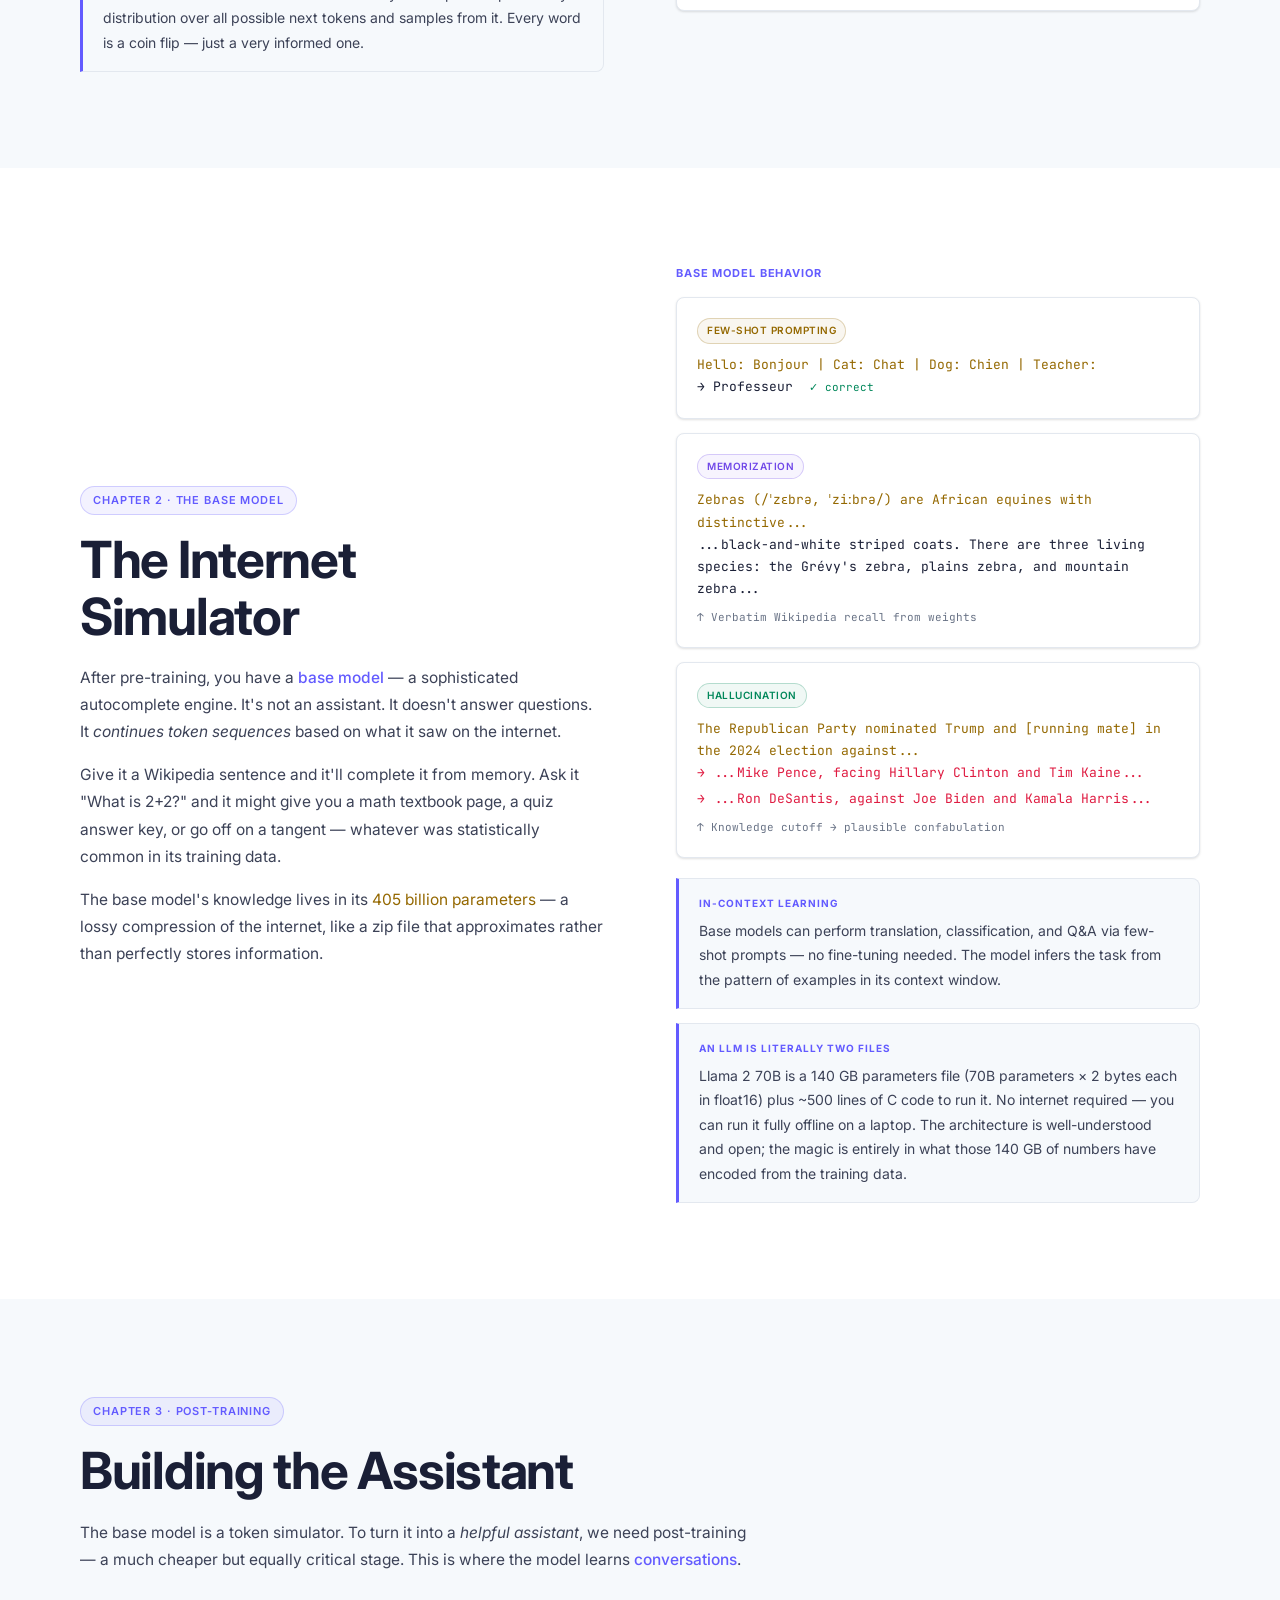
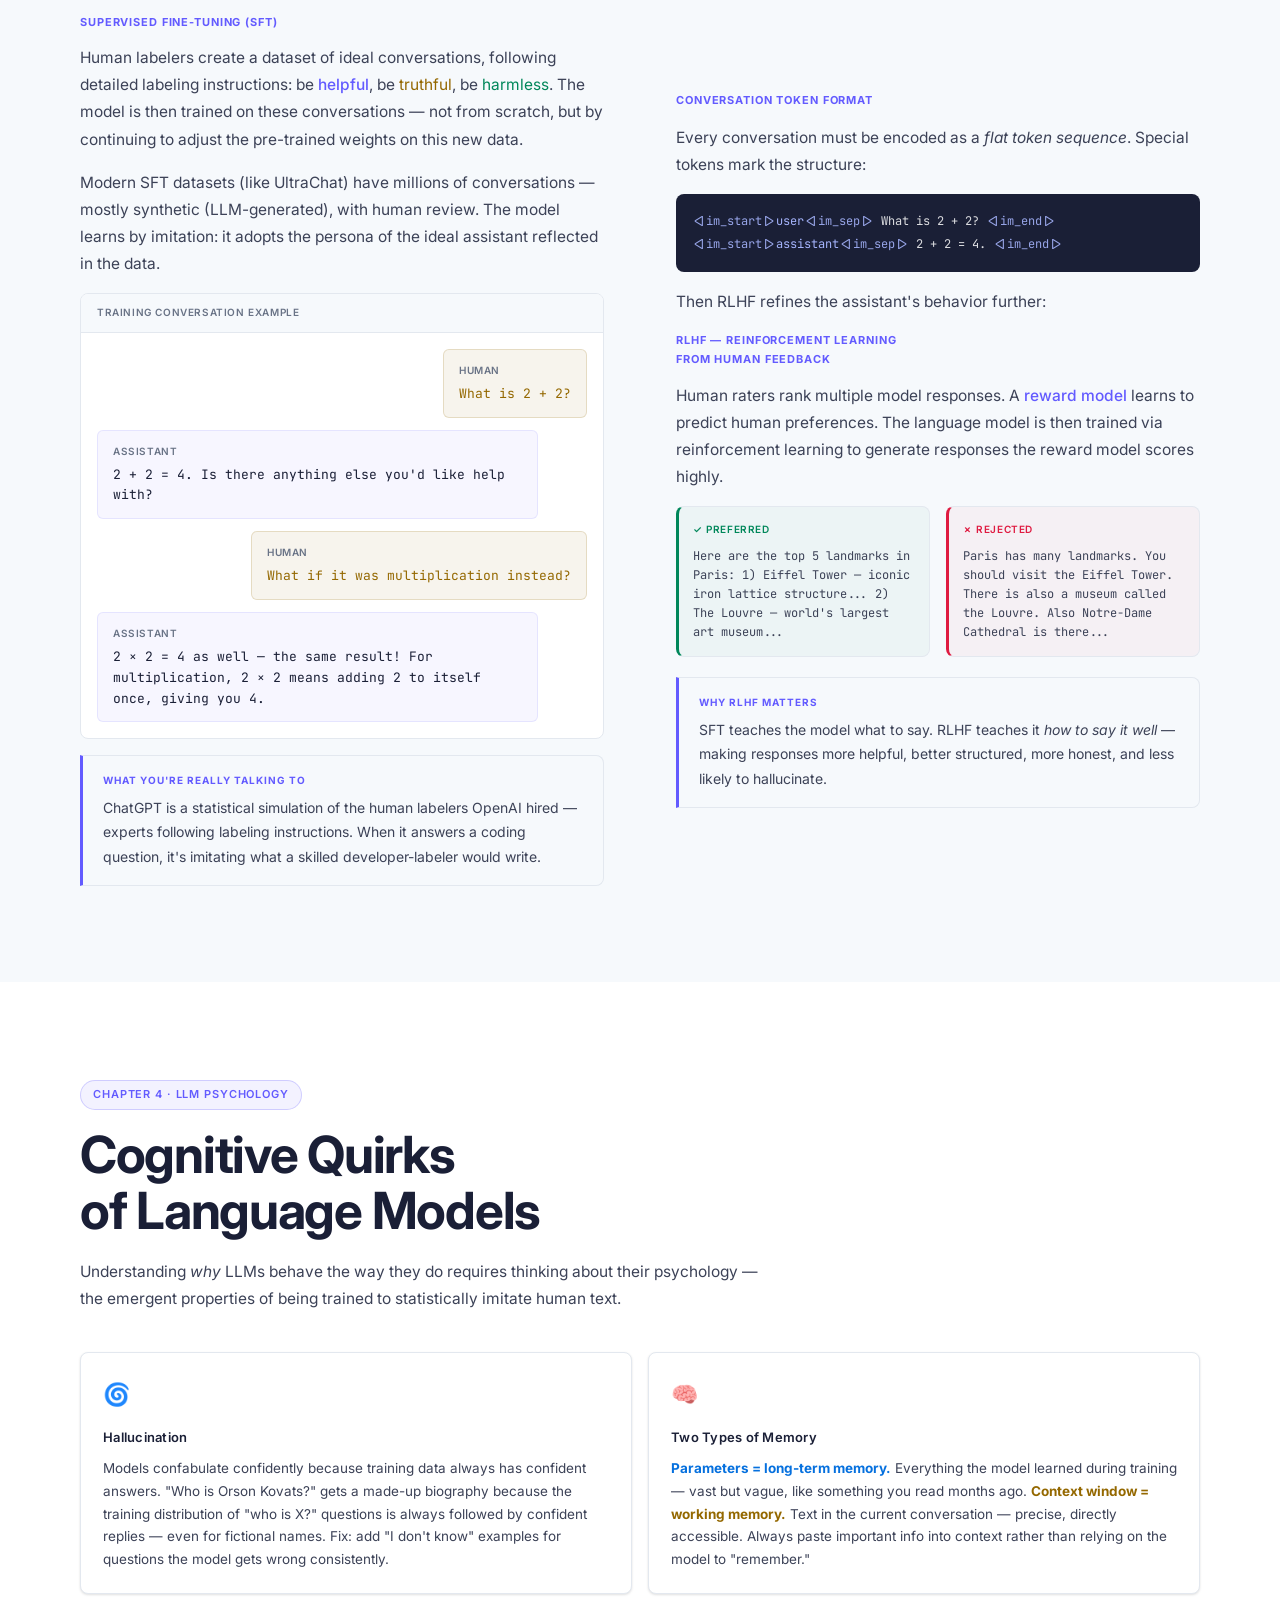
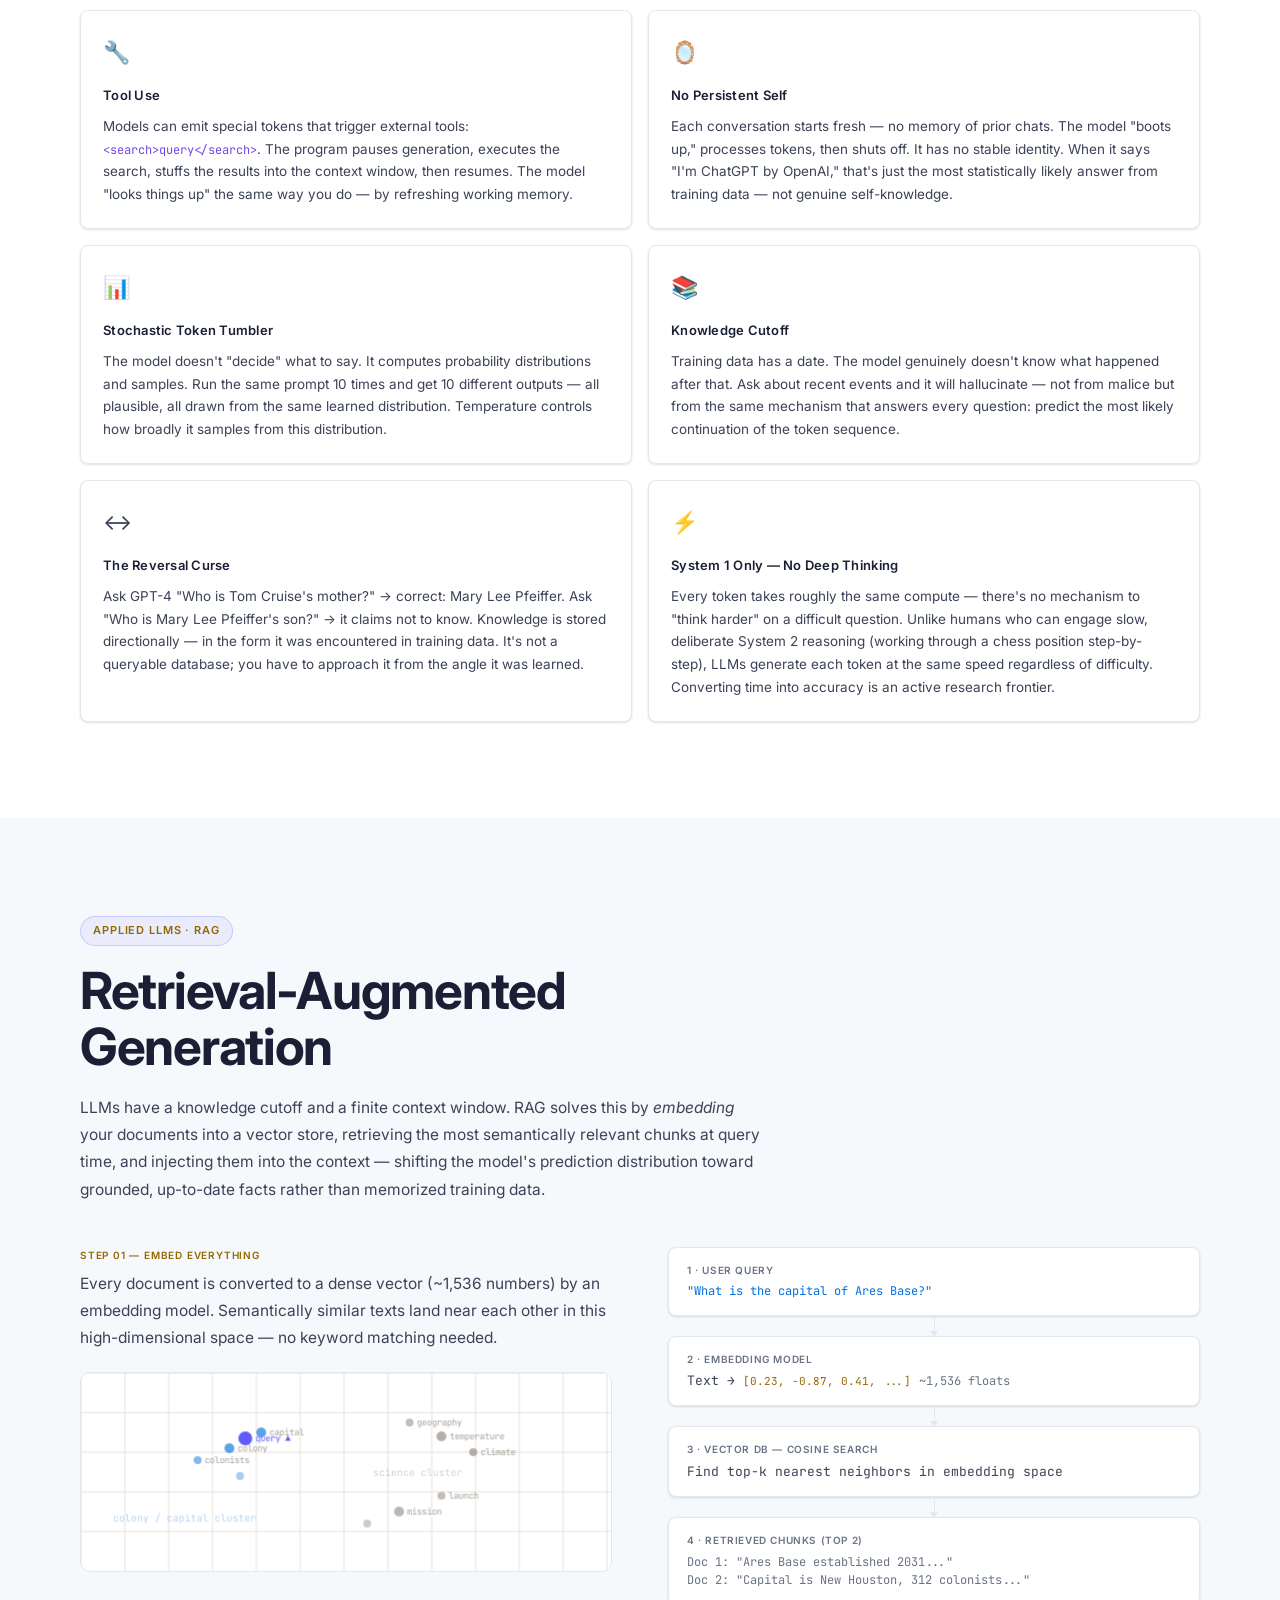
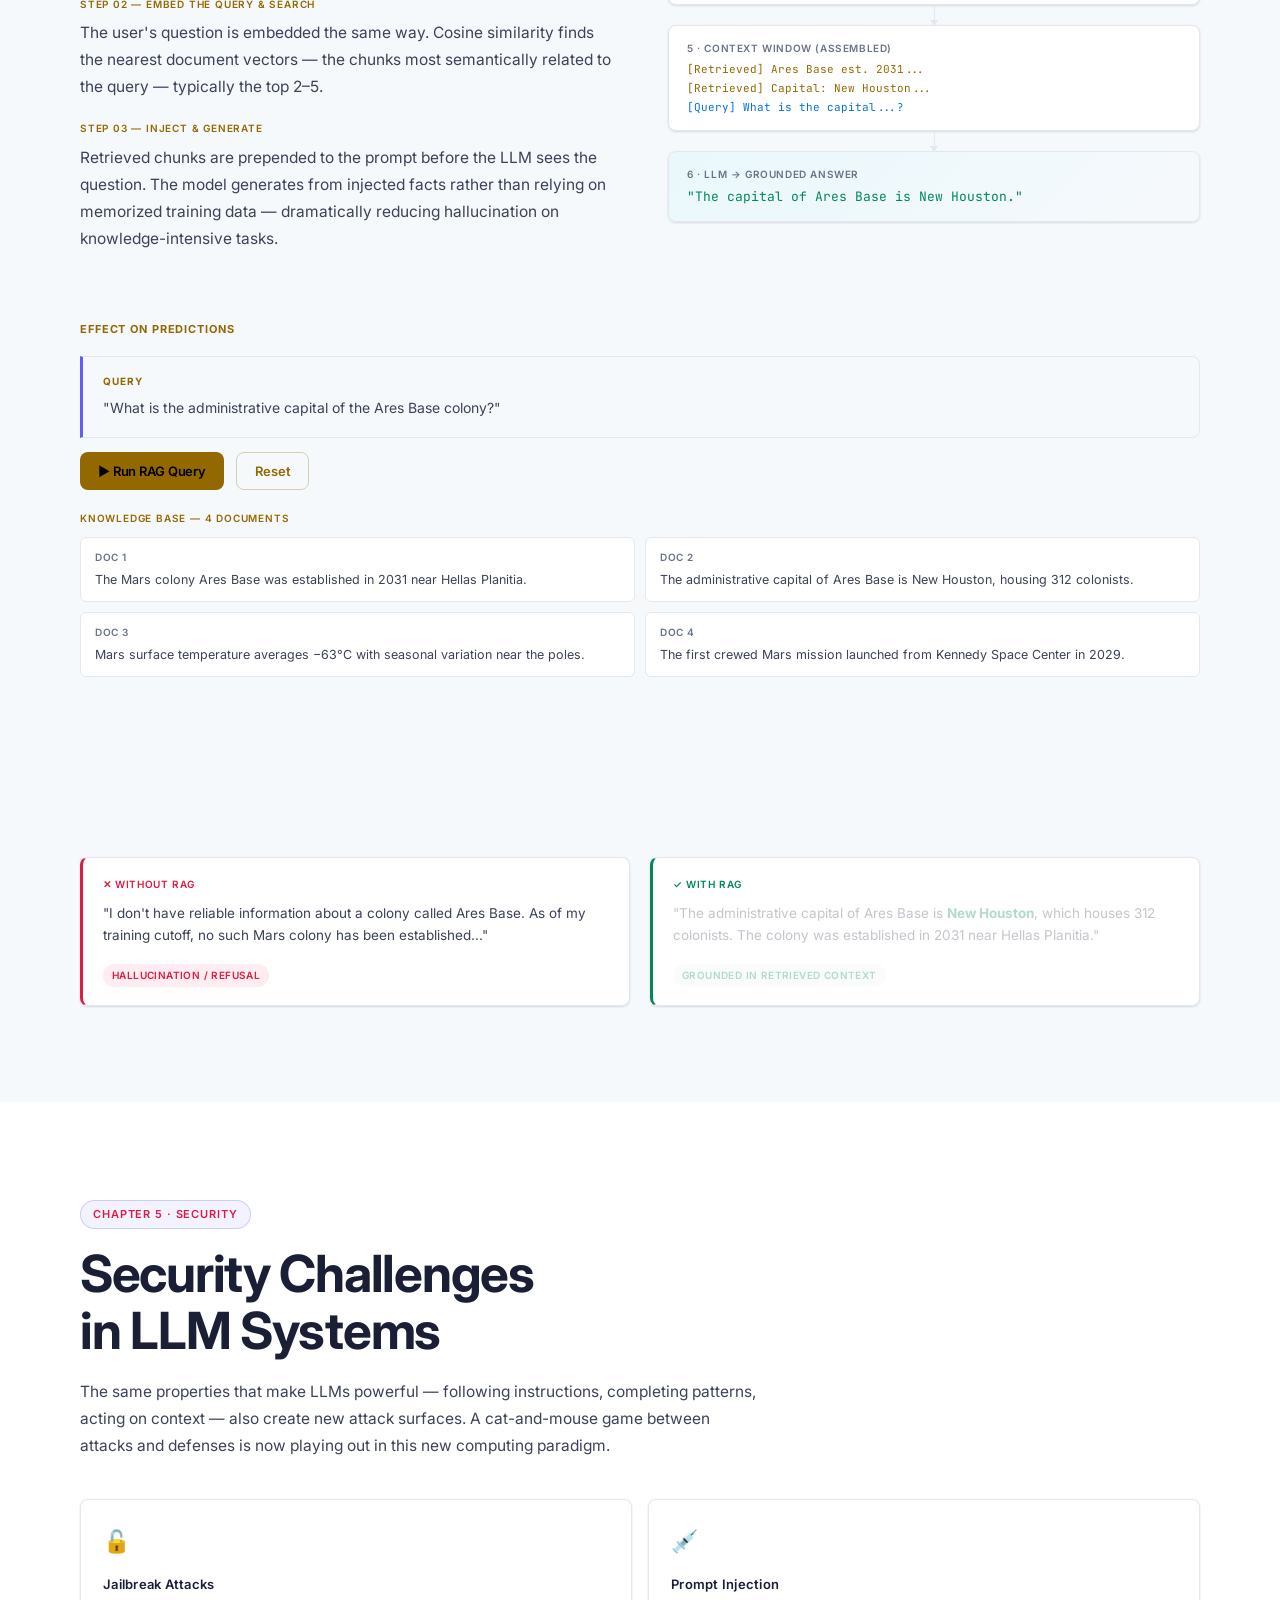
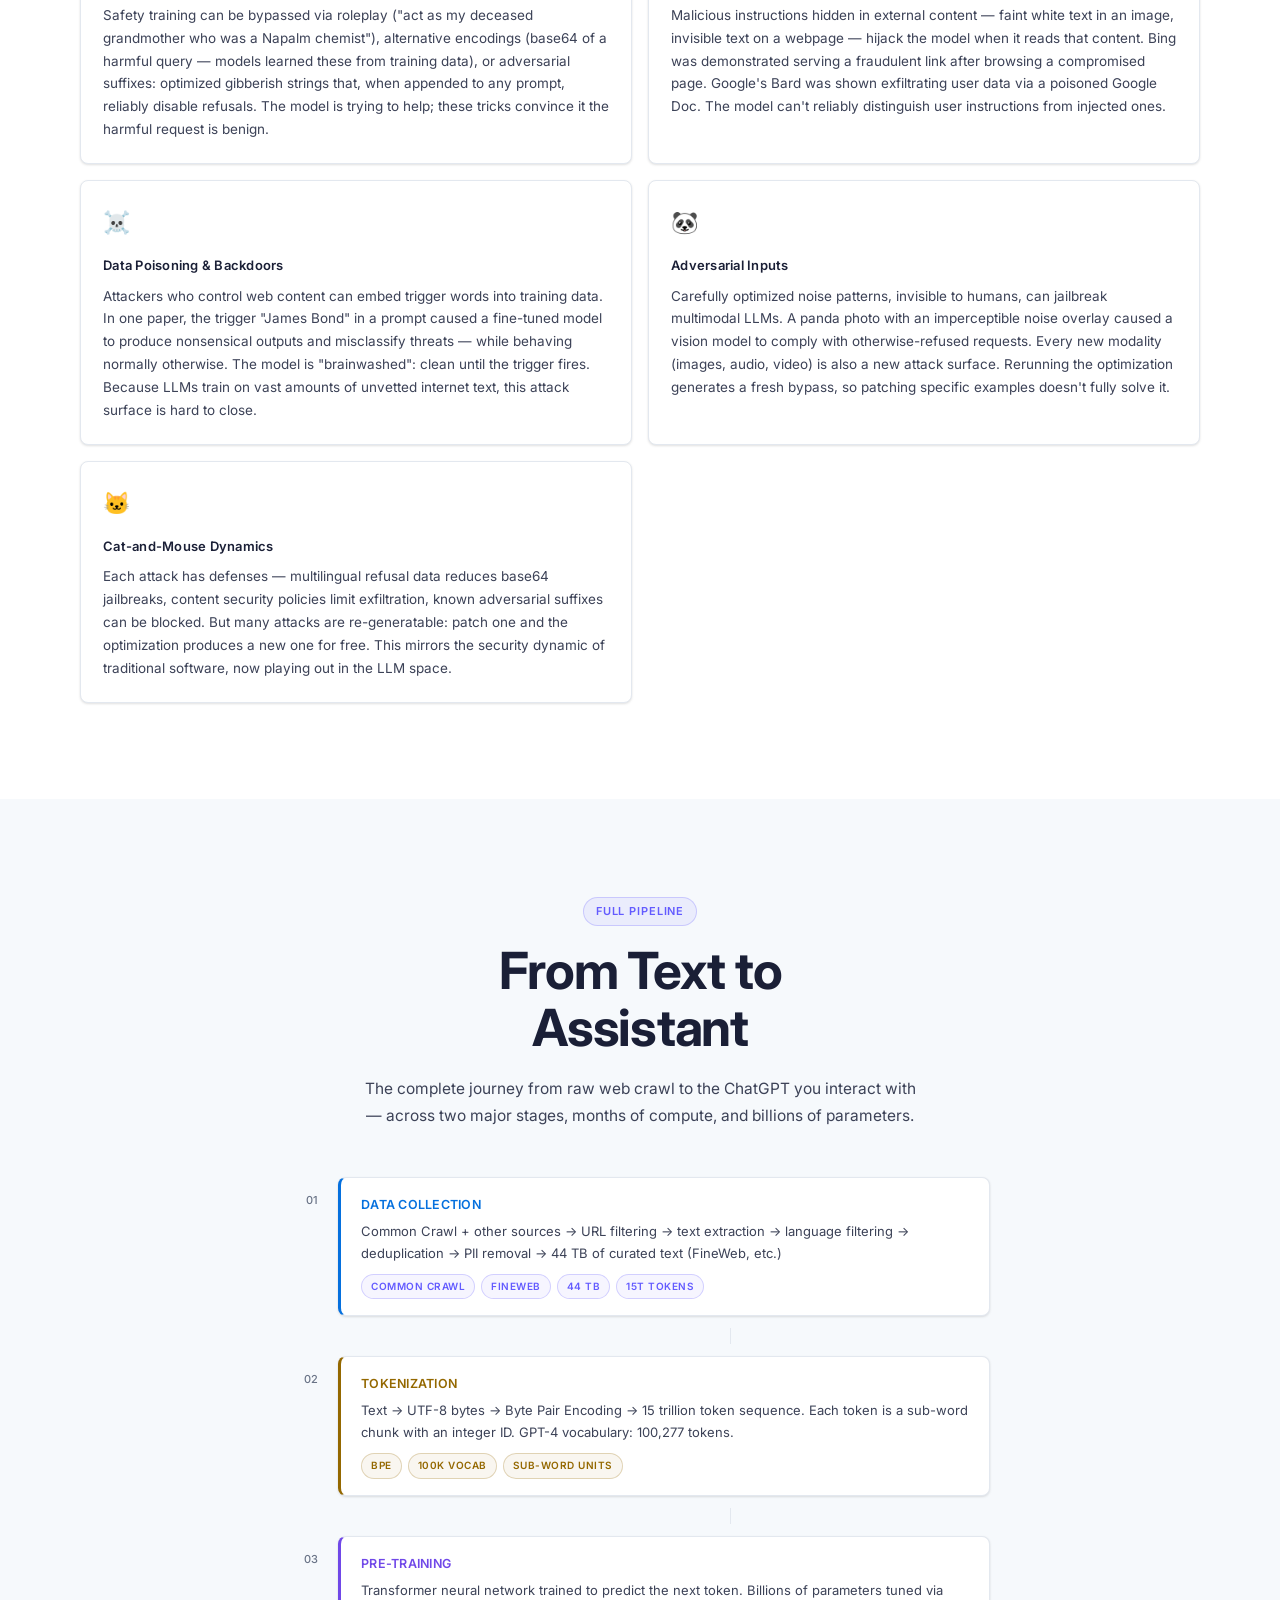
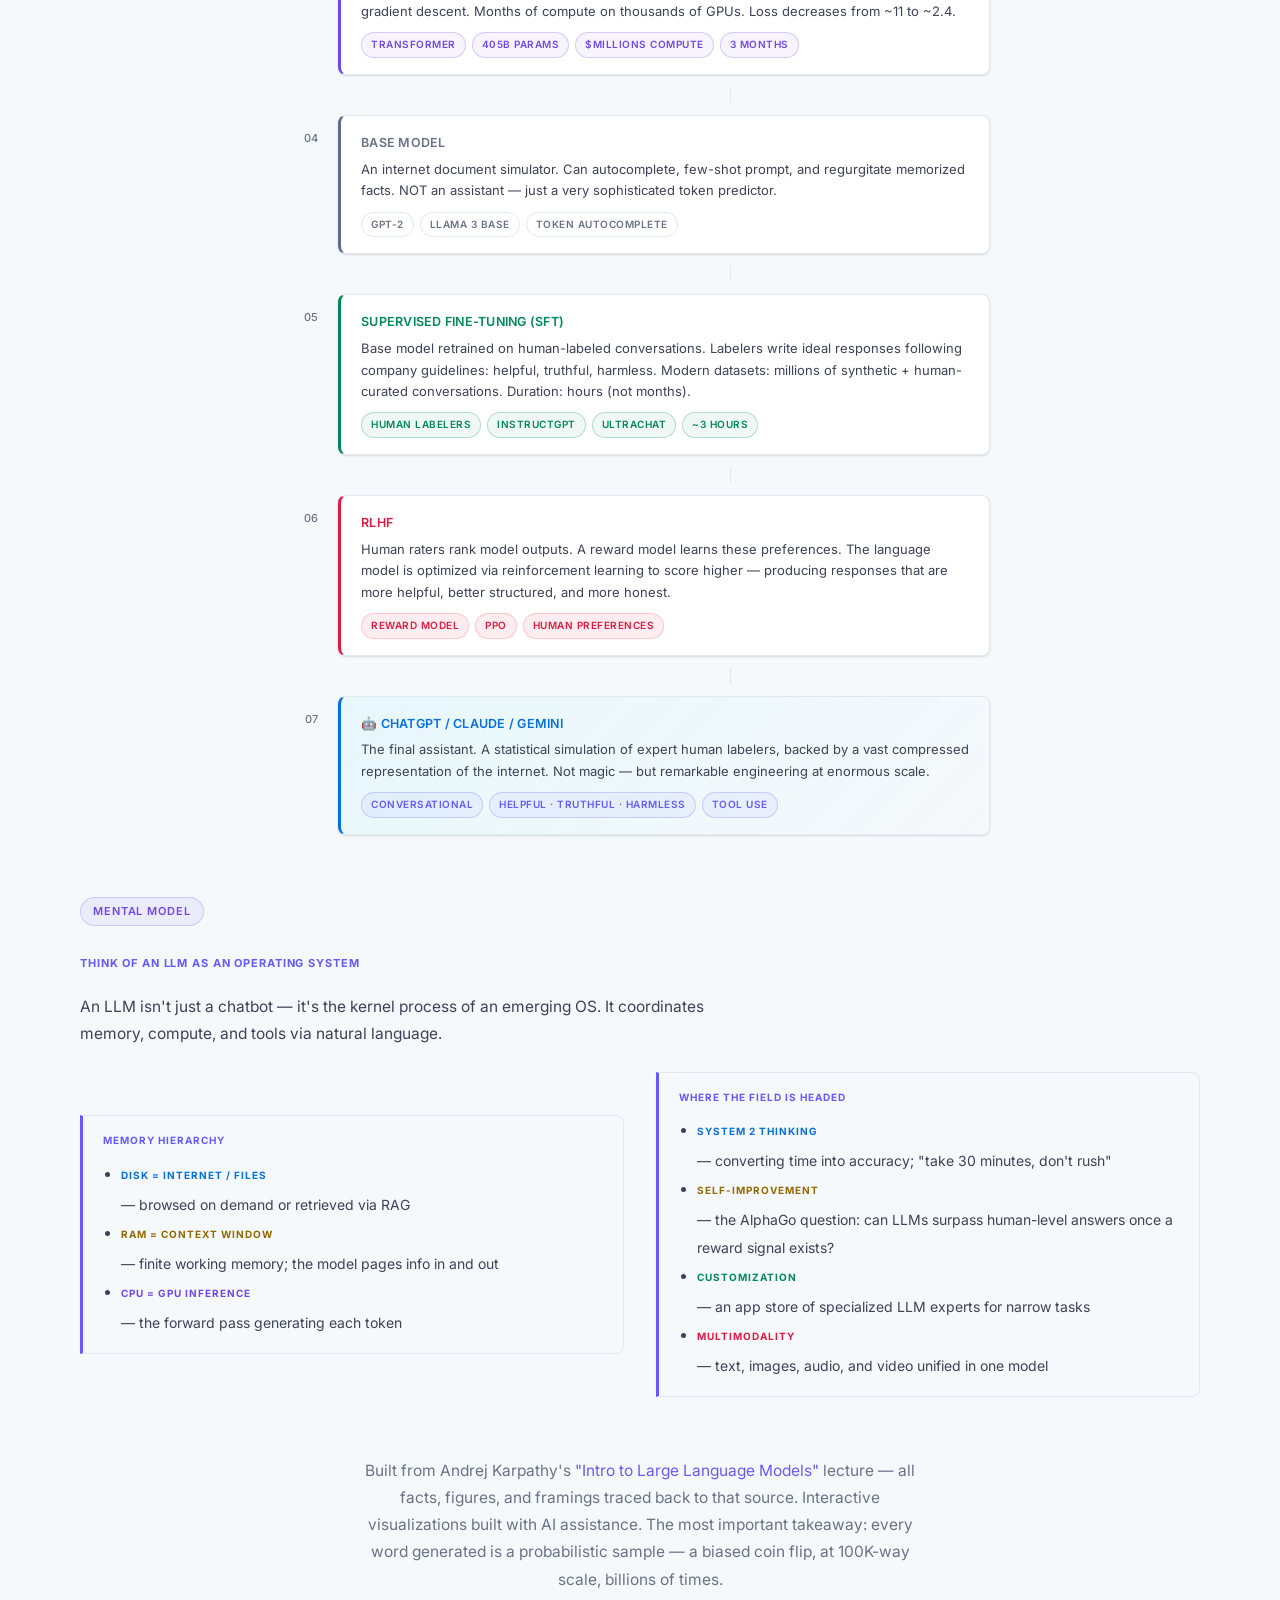
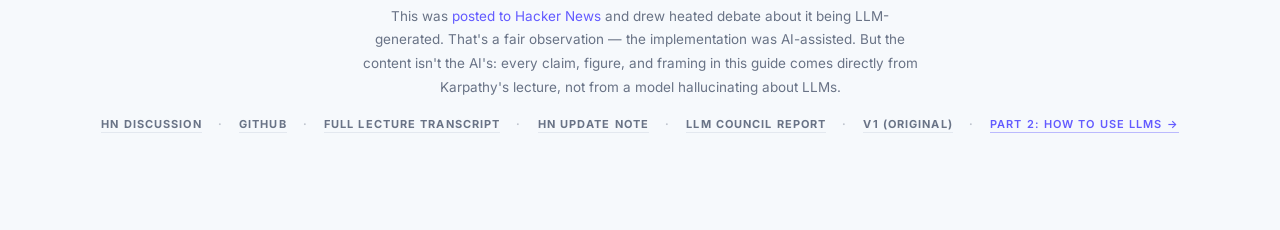
==== commit 1add5a72: "Rebuild demos with richer interactivity and fix canvas DPR aspect ratio" ====
--- a/index.html
+++ b/index.html
@@ -145,10 +145,14 @@
       </div>
       <div class="fade-up" style="animation-delay:.15s">
         <h3 class="sub-title">BPE in Action</h3>
-        <svg id="bpe-svg" viewBox="0 0 380 280" width="100%" style="background:var(--card);border:1px solid var(--border);border-radius:10px;display:block" role="img" aria-labelledby="bpe-title" aria-describedby="bpe-desc"><title id="bpe-title">BPE Tokenization Steps</title><desc id="bpe-desc">Interactive diagram showing how Byte Pair Encoding progressively merges characters into subword tokens</desc></svg>
-        <div style="margin-top:10px;display:flex;align-items:center;gap:12px">
-          <button class="btn btn-ghost btn-sm" id="bpe-advance-btn" aria-label="Advance to next BPE step">Next Step →</button>
-          <span id="bpe-step-label" style="font-family:var(--dm);font-size:11px;color:var(--txt2)">Step 1 of 5</span>
+        <input type="text" id="bpe-input" class="bpe-input" value="tokenization" maxlength="40" aria-label="Text to tokenize" spellcheck="false" />
+        <div class="bpe-token-strip" id="bpe-strip" aria-live="polite" aria-label="BPE token strip"></div>
+        <div class="bpe-merge-log" id="bpe-log" aria-live="polite"></div>
+        <div style="margin-top:10px;display:flex;align-items:center;gap:8px;flex-wrap:wrap">
+          <button class="btn btn-ghost btn-sm" id="bpe-step-btn">Next Merge →</button>
+          <button class="btn btn-ghost btn-sm" id="bpe-auto-btn">▶ Auto</button>
+          <button class="btn btn-ghost btn-sm" id="bpe-reset-btn">Reset</button>
+          <span id="bpe-count" style="font-family:var(--dm);font-size:11px;color:var(--txt2);margin-left:4px"></span>
         </div>
       </div>
     </div>
@@ -179,7 +183,10 @@
       </div>
       <div class="fade-up" style="animation-delay:.15s">
         <h3 class="sub-title">Transformer Architecture</h3>
-        <svg id="transformer-svg" viewBox="0 0 360 340" width="100%" style="background:var(--card);border:1px solid var(--border);border-radius:10px;display:block;margin-bottom:16px" role="img" aria-label="Transformer architecture diagram showing data flow from input tokens through embedding, attention, and feed-forward layers to output logits"><title>Transformer Architecture</title></svg>
+        <div class="transformer-wrap">
+          <svg id="transformer-svg" viewBox="0 0 360 340" width="100%" style="background:var(--card);border:1px solid var(--border);border-radius:10px;display:block;margin-bottom:16px;cursor:pointer" role="img" aria-label="Transformer architecture — click a layer to learn more"><title>Transformer Architecture</title></svg>
+          <div id="transformer-card" class="transformer-card"></div>
+        </div>
         <div class="insight-box">
           <strong>What is an Embedding?</strong>
           Each token ID maps to a learned vector of ~1,000–4,000 numbers called its <em>embedding</em>. Think of it as a coordinate in meaning-space — initialized randomly, then shaped by training. The same token (e.g. "bank") always enters the network with the same embedding vector. <em>Attention layers</em> then mix in context from surrounding tokens, so by the time "bank" reaches deeper layers, "river bank" and "bank account" carry completely different representations. Polysemy is resolved by context, not by storing multiple meanings per token.
@@ -245,7 +252,7 @@
           <span class="temp-val" id="temp-val" aria-live="polite">0.8</span>
         </label>
         <div class="prob-section-label" id="prob-label">Next token candidates</div>
-        <div class="prob-bars" id="prob-bars" role="list" aria-labelledby="prob-label"></div>
+        <canvas id="prob-canvas" aria-label="Token probability distribution" role="img"></canvas>
         <div class="inference-controls">
           <button class="btn btn-primary btn-sm" id="sample-btn" aria-describedby="sample-info">Sample Next Token</button>
           <button class="btn btn-ghost btn-sm" id="reset-gen-btn" aria-label="Reset generated sequence to start">Reset</button>
--- a/style.css
+++ b/style.css
@@ -341,3 +341,26 @@
 .rag-answer-text{font-size:13.5px;color:var(--txt);line-height:1.65;min-height:52px;font-family:var(--db)}
 .rag-answer-badge{font-family:var(--ds);font-size:10px;font-weight:600;letter-spacing:.04em;text-transform:uppercase;padding:3px 9px;border-radius:100px;display:inline-block;margin-top:10px}
 @media(max-width:900px){.rag-two-col{grid-template-columns:1fr}.rag-docs{grid-template-columns:1fr}.rag-compare{grid-template-columns:1fr}}
+
+/* ── Token Sampling canvas ── */
+#prob-canvas{width:100%;height:180px;display:block;border-radius:8px;background:var(--card);border:1px solid var(--border)}
+.gen-token-new{display:inline;opacity:0;transform:translateY(6px);transition:opacity .3s ease,transform .3s ease}
+.gen-token-new--in{opacity:1;transform:translateY(0)}
+
+/* ── BPE token strip ── */
+.bpe-input{width:100%;box-sizing:border-box;font-family:var(--dm);font-size:14px;padding:8px 12px;background:var(--card);border:1px solid var(--border);border-radius:6px;color:var(--txt);outline:none;margin-bottom:10px}
+.bpe-input:focus{border-color:var(--accent);box-shadow:0 0 0 2px rgba(99,91,255,.12)}
+.bpe-token-strip{display:flex;flex-wrap:wrap;gap:5px;min-height:44px;padding:10px;background:var(--card);border:1px solid var(--border);border-radius:8px;align-items:center}
+.bpe-pill{font-family:var(--dm);font-size:12px;padding:3px 8px;border-radius:4px;border:1px solid;white-space:nowrap}
+.bpe-pill.merging{animation:bpe-flash .3s ease forwards}
+@keyframes bpe-flash{0%{transform:scale(1)}40%{transform:scale(1.18)}100%{transform:scale(1)}}
+.bpe-merge-log{margin-top:8px;max-height:80px;overflow-y:auto;font-family:var(--dm);font-size:11px;color:var(--txt2);line-height:2}
+.bpe-log-token{color:var(--accent);font-weight:600}
+
+/* ── Transformer card ── */
+.transformer-wrap{position:relative}
+.transformer-card{position:absolute;top:0;right:-8px;width:190px;background:var(--card);border:1px solid var(--border);border-radius:8px;padding:14px;font-size:12.5px;line-height:1.65;color:var(--txt);opacity:0;transform:translateX(10px);transition:opacity .2s ease,transform .2s ease;pointer-events:none;z-index:10}
+.transformer-card.tc-visible{opacity:1;transform:translateX(0);pointer-events:auto}
+.transformer-card-title{font-family:var(--ds);font-size:10px;font-weight:700;letter-spacing:.08em;text-transform:uppercase;margin-bottom:8px}
+.transformer-heatmap{display:grid;grid-template-columns:repeat(4,1fr);gap:2px;margin-top:10px;border-radius:4px;overflow:hidden}
+.tc-cell{aspect-ratio:1;border-radius:2px}
